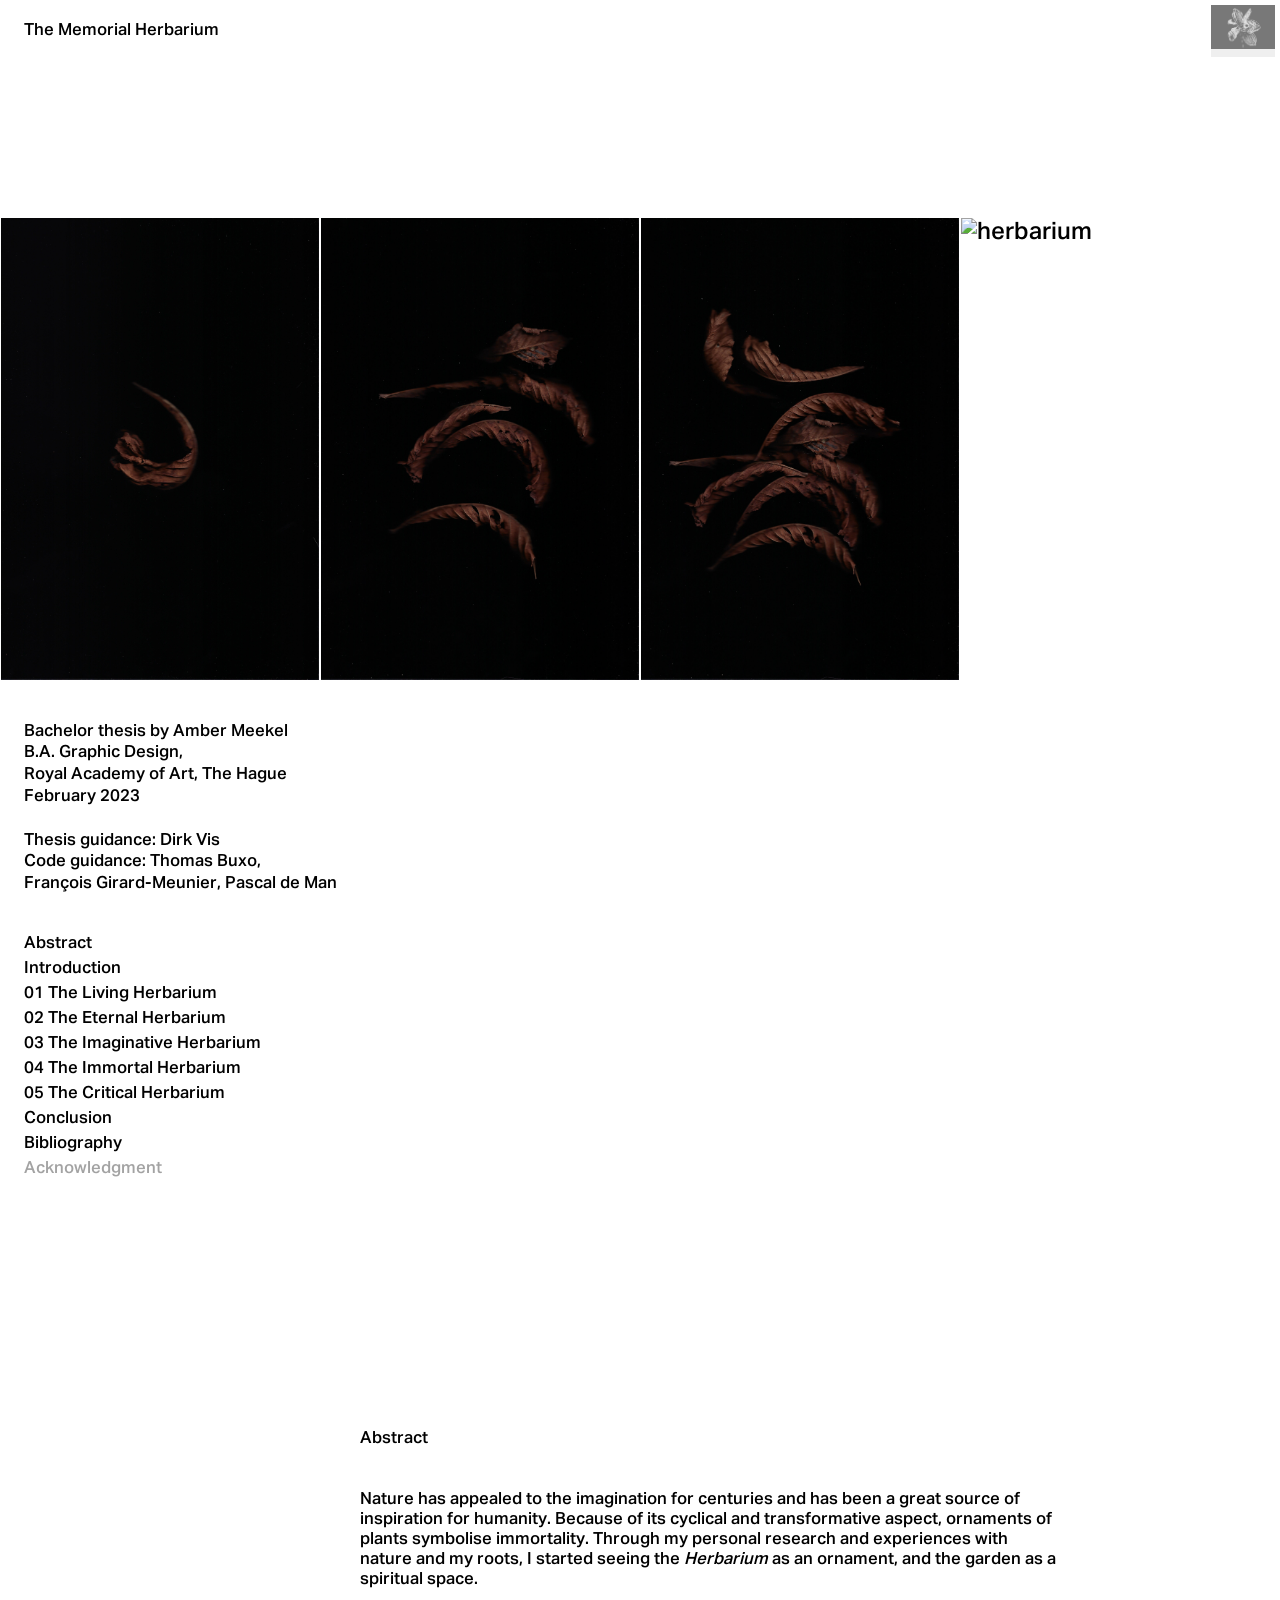
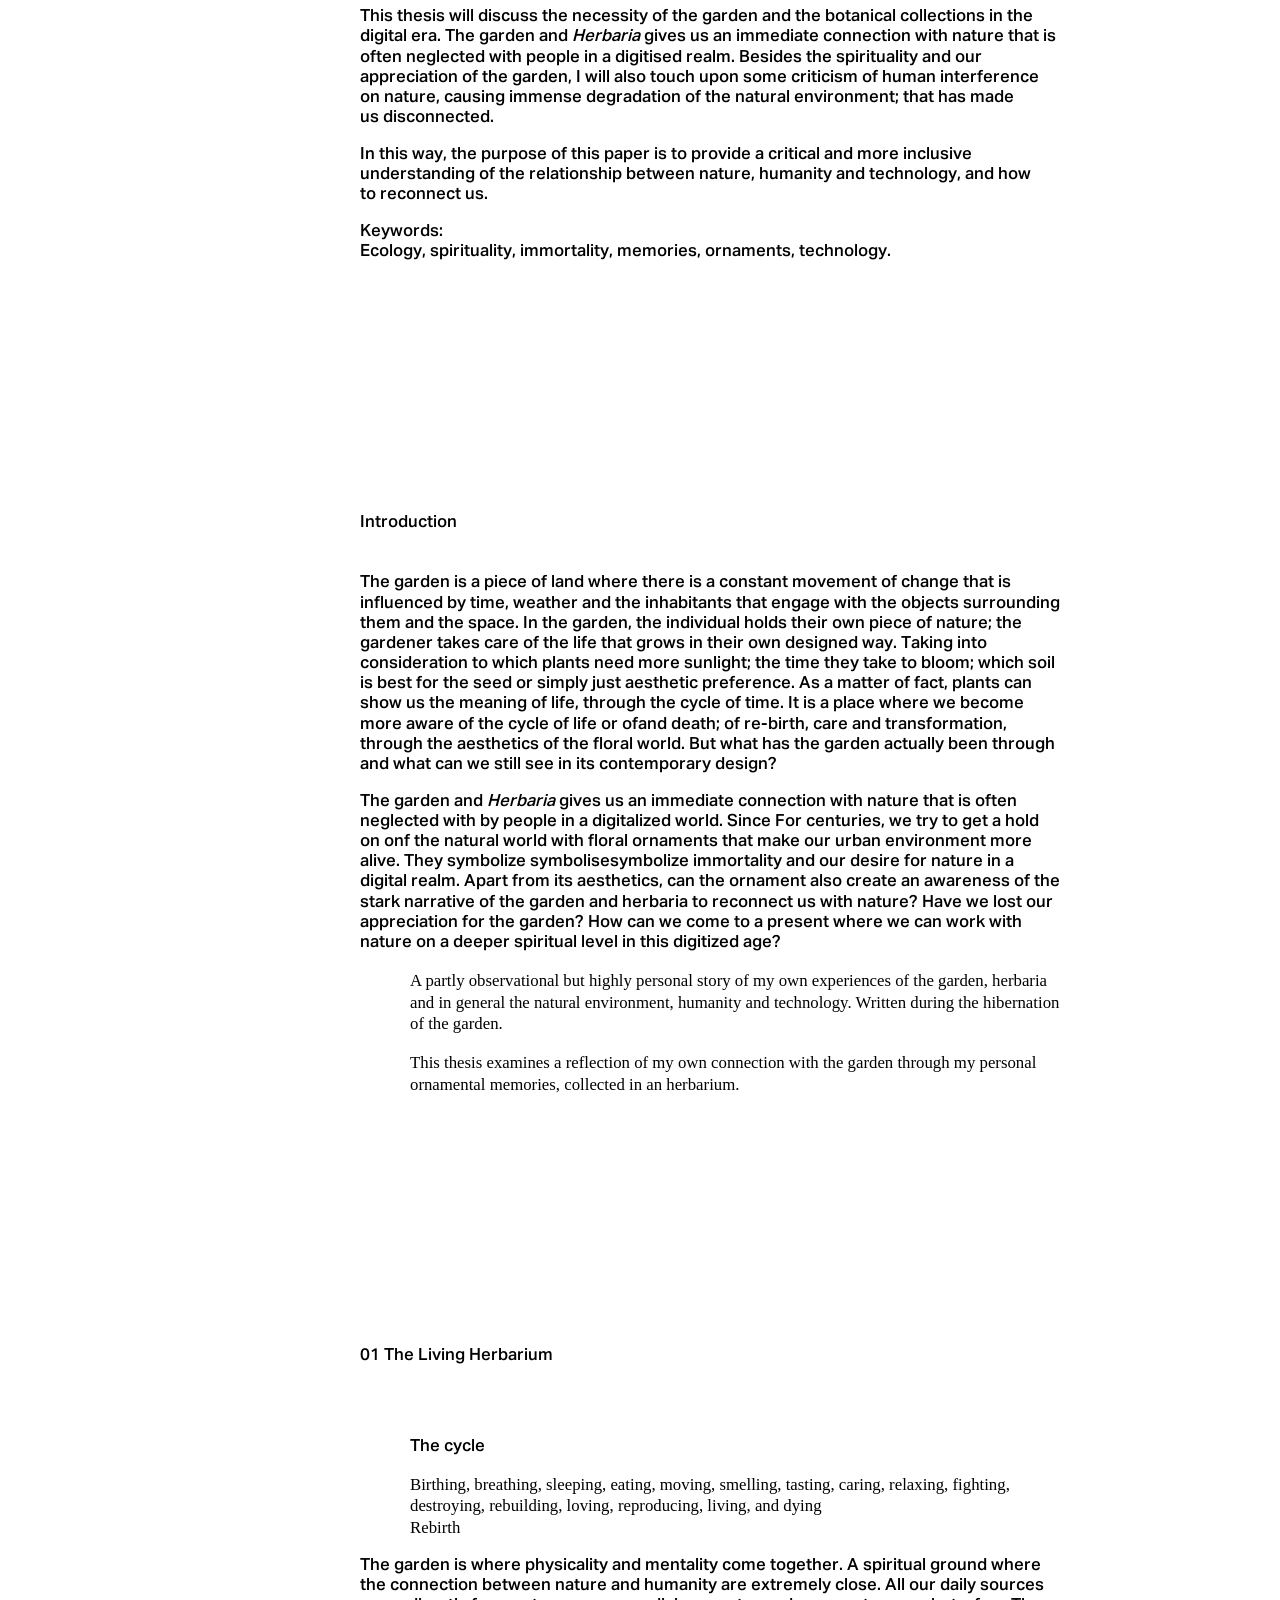
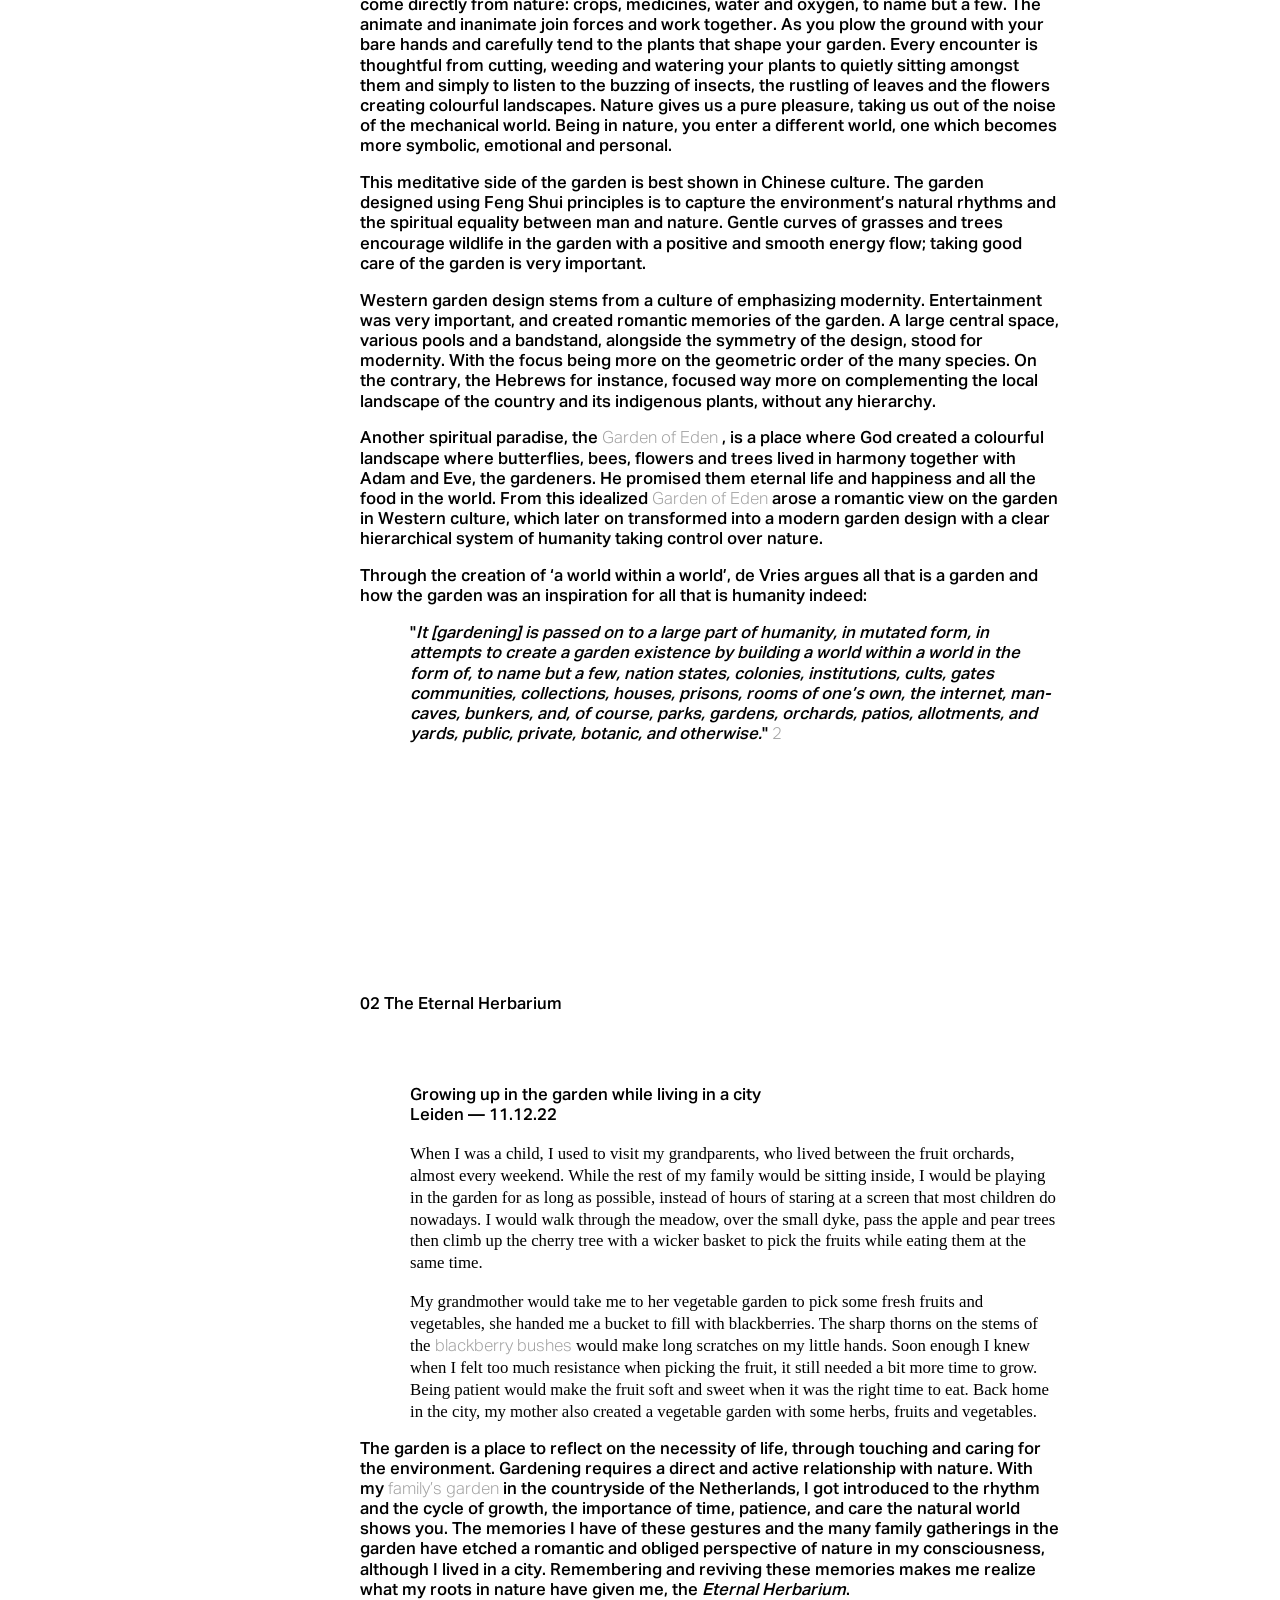
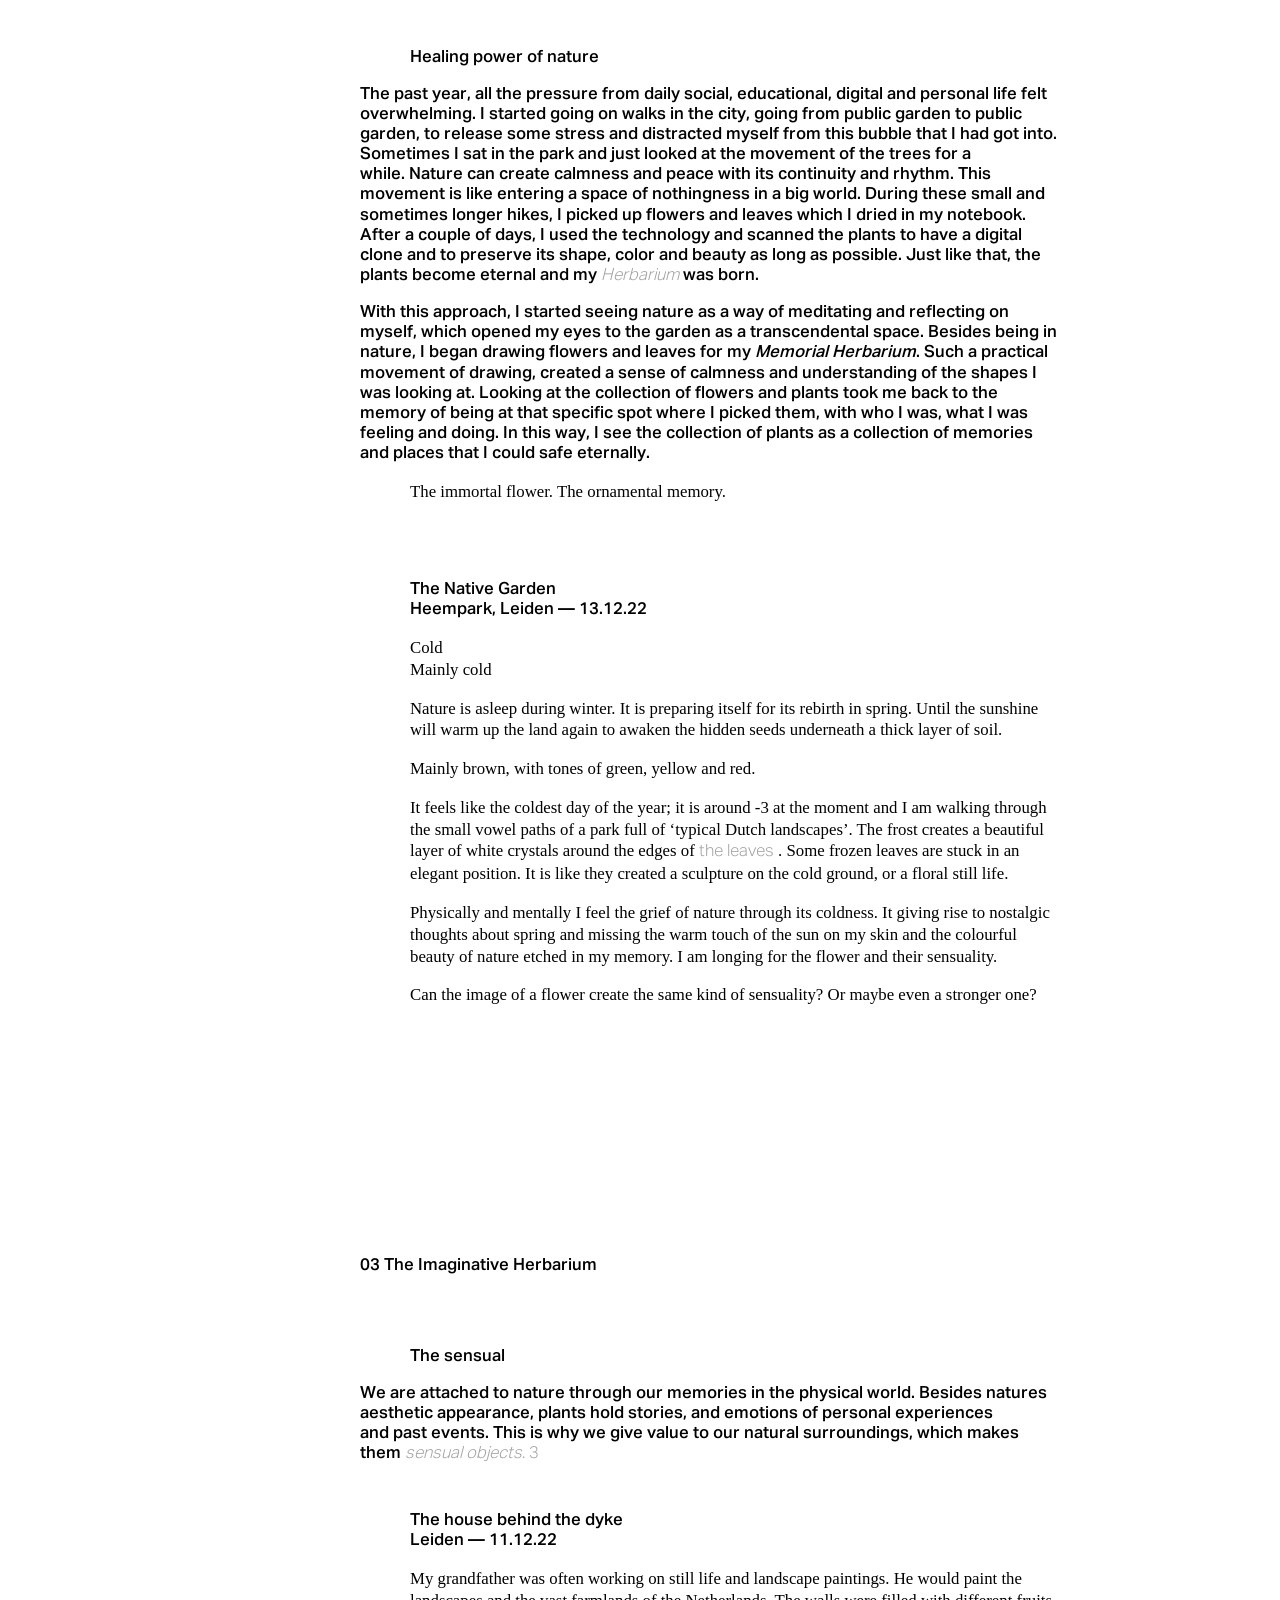
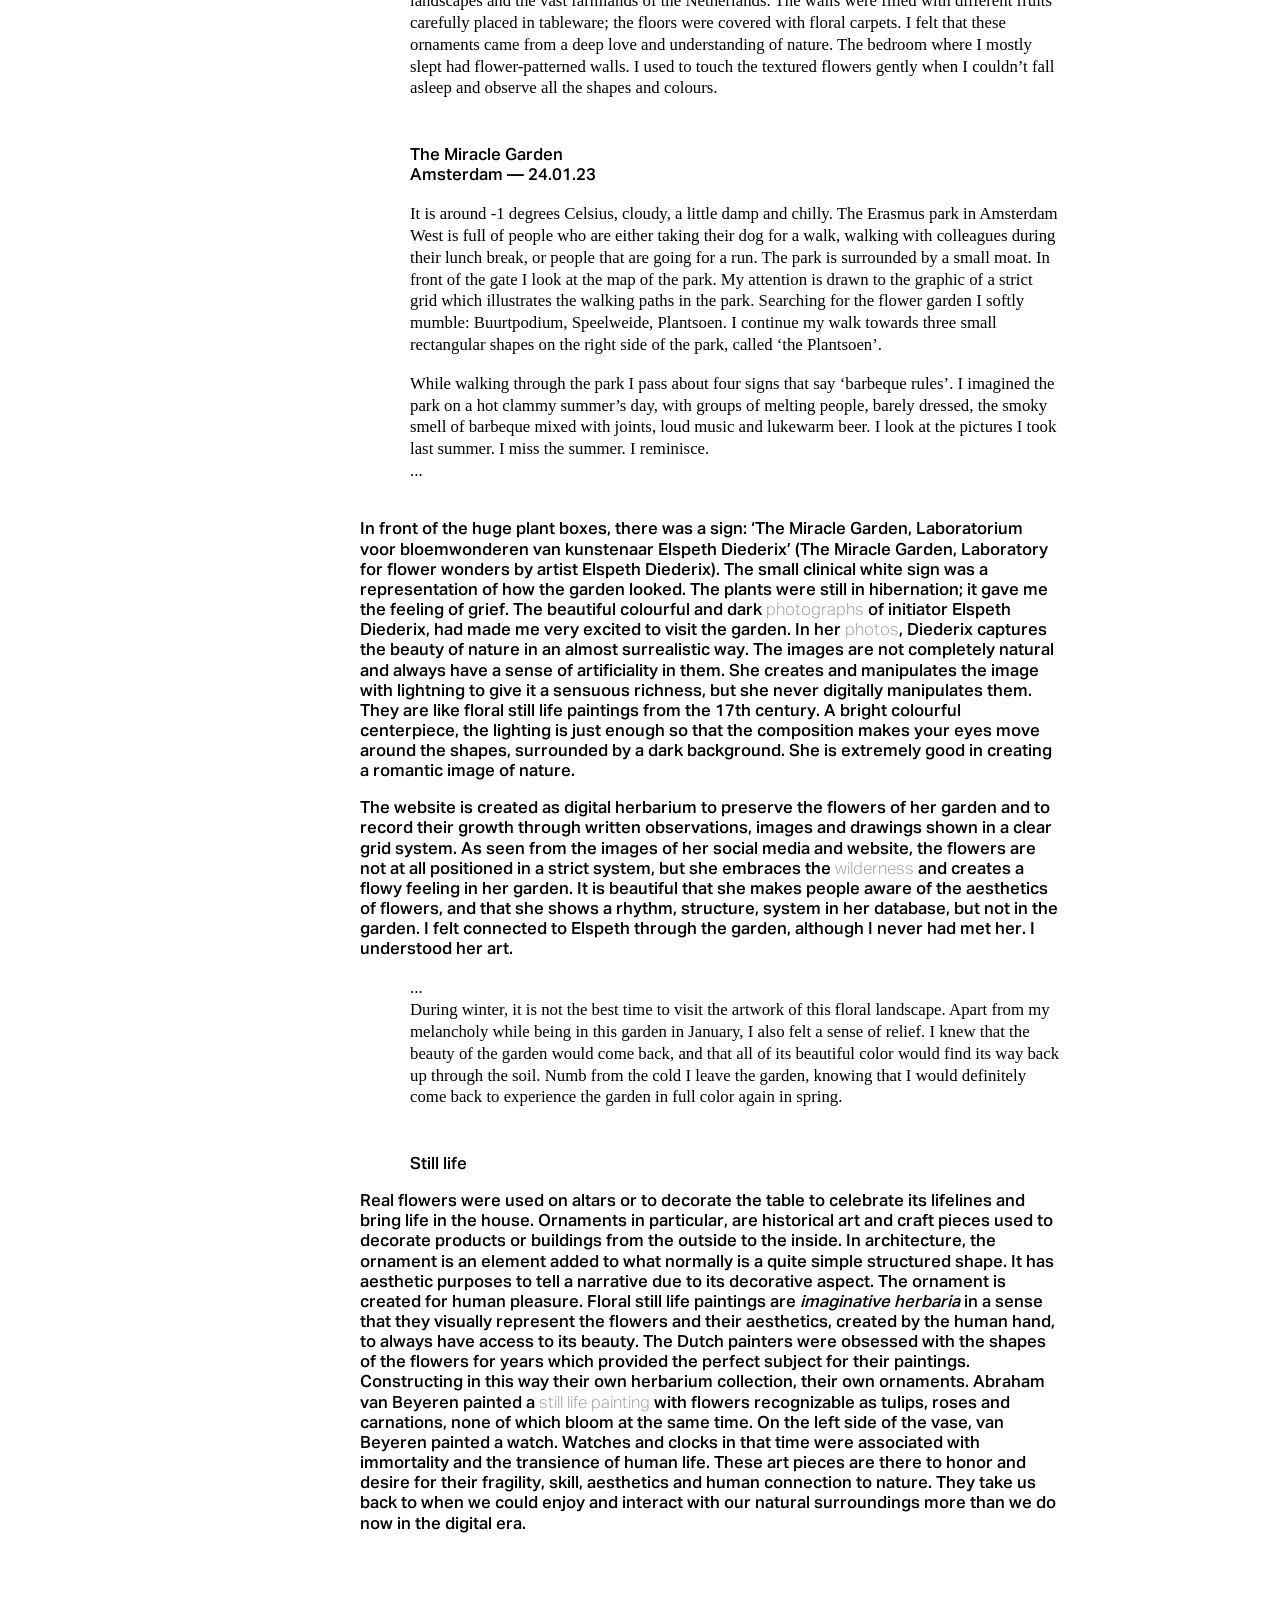
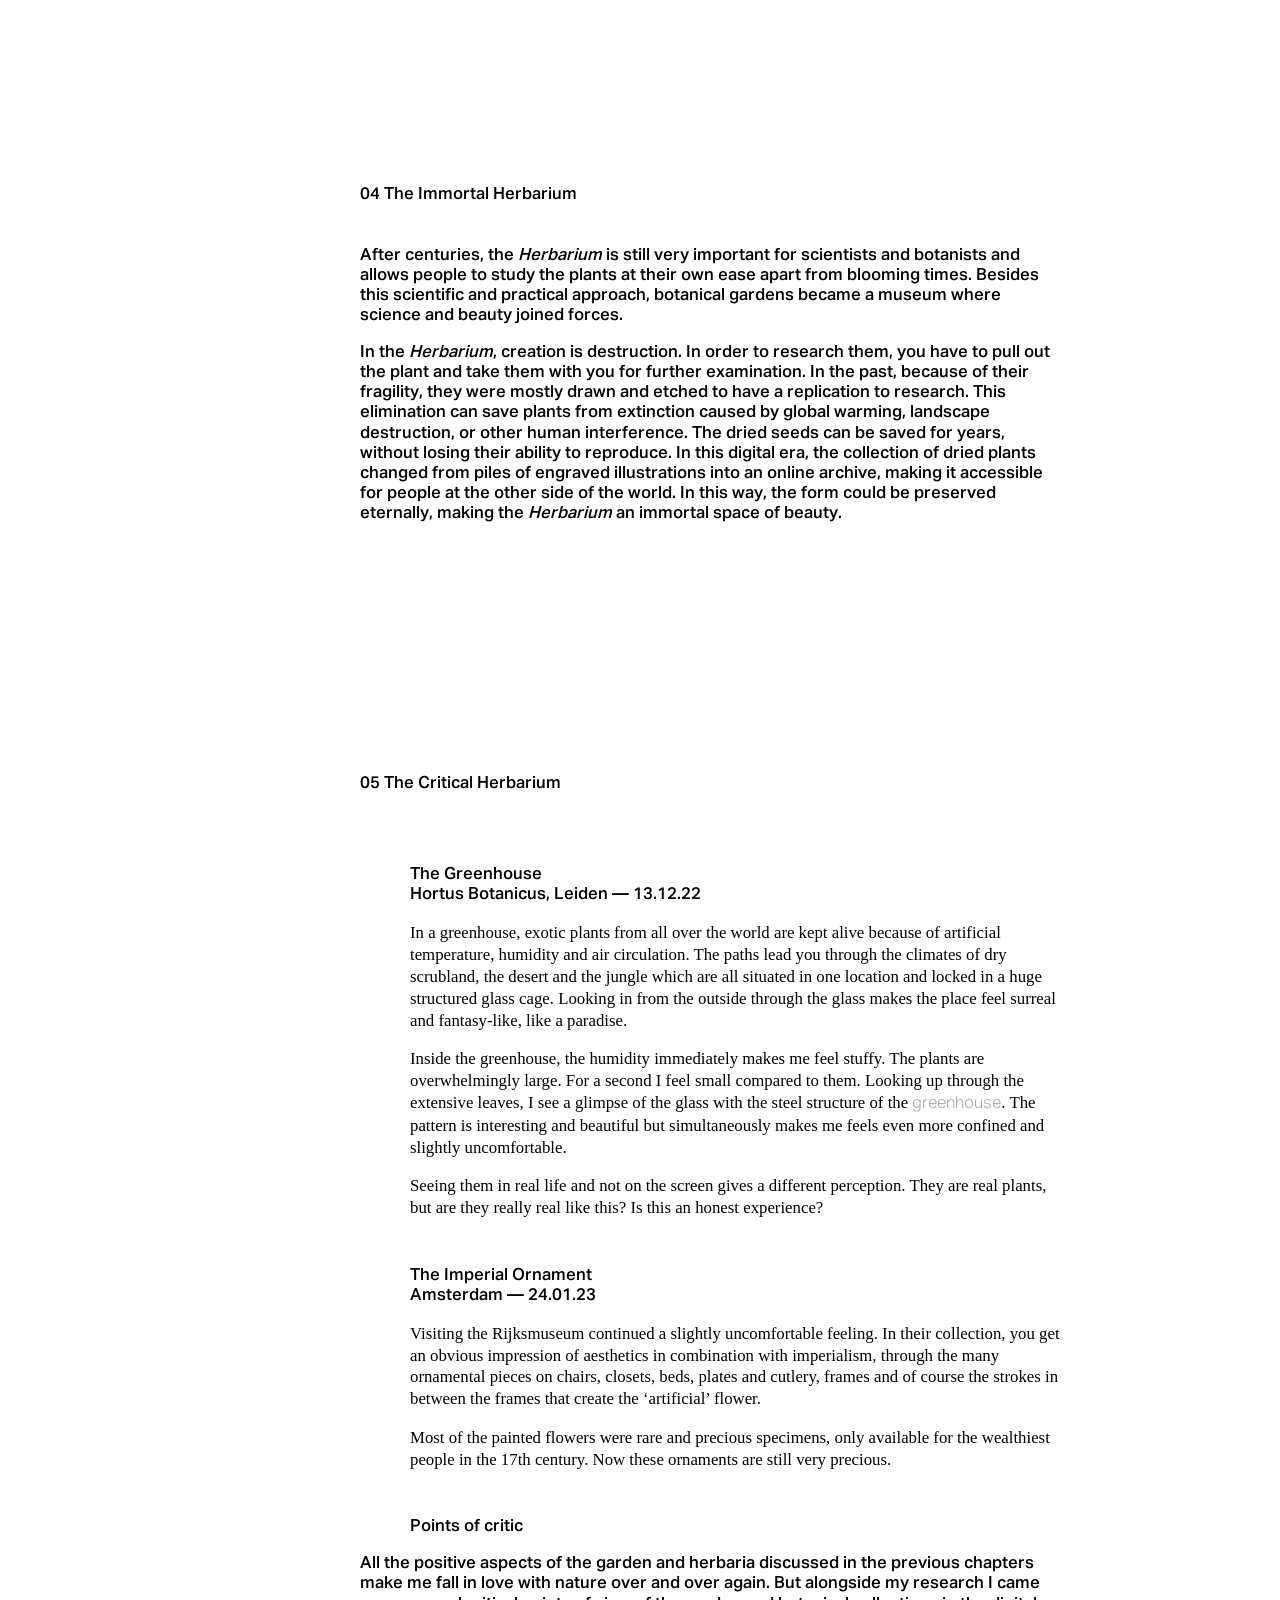
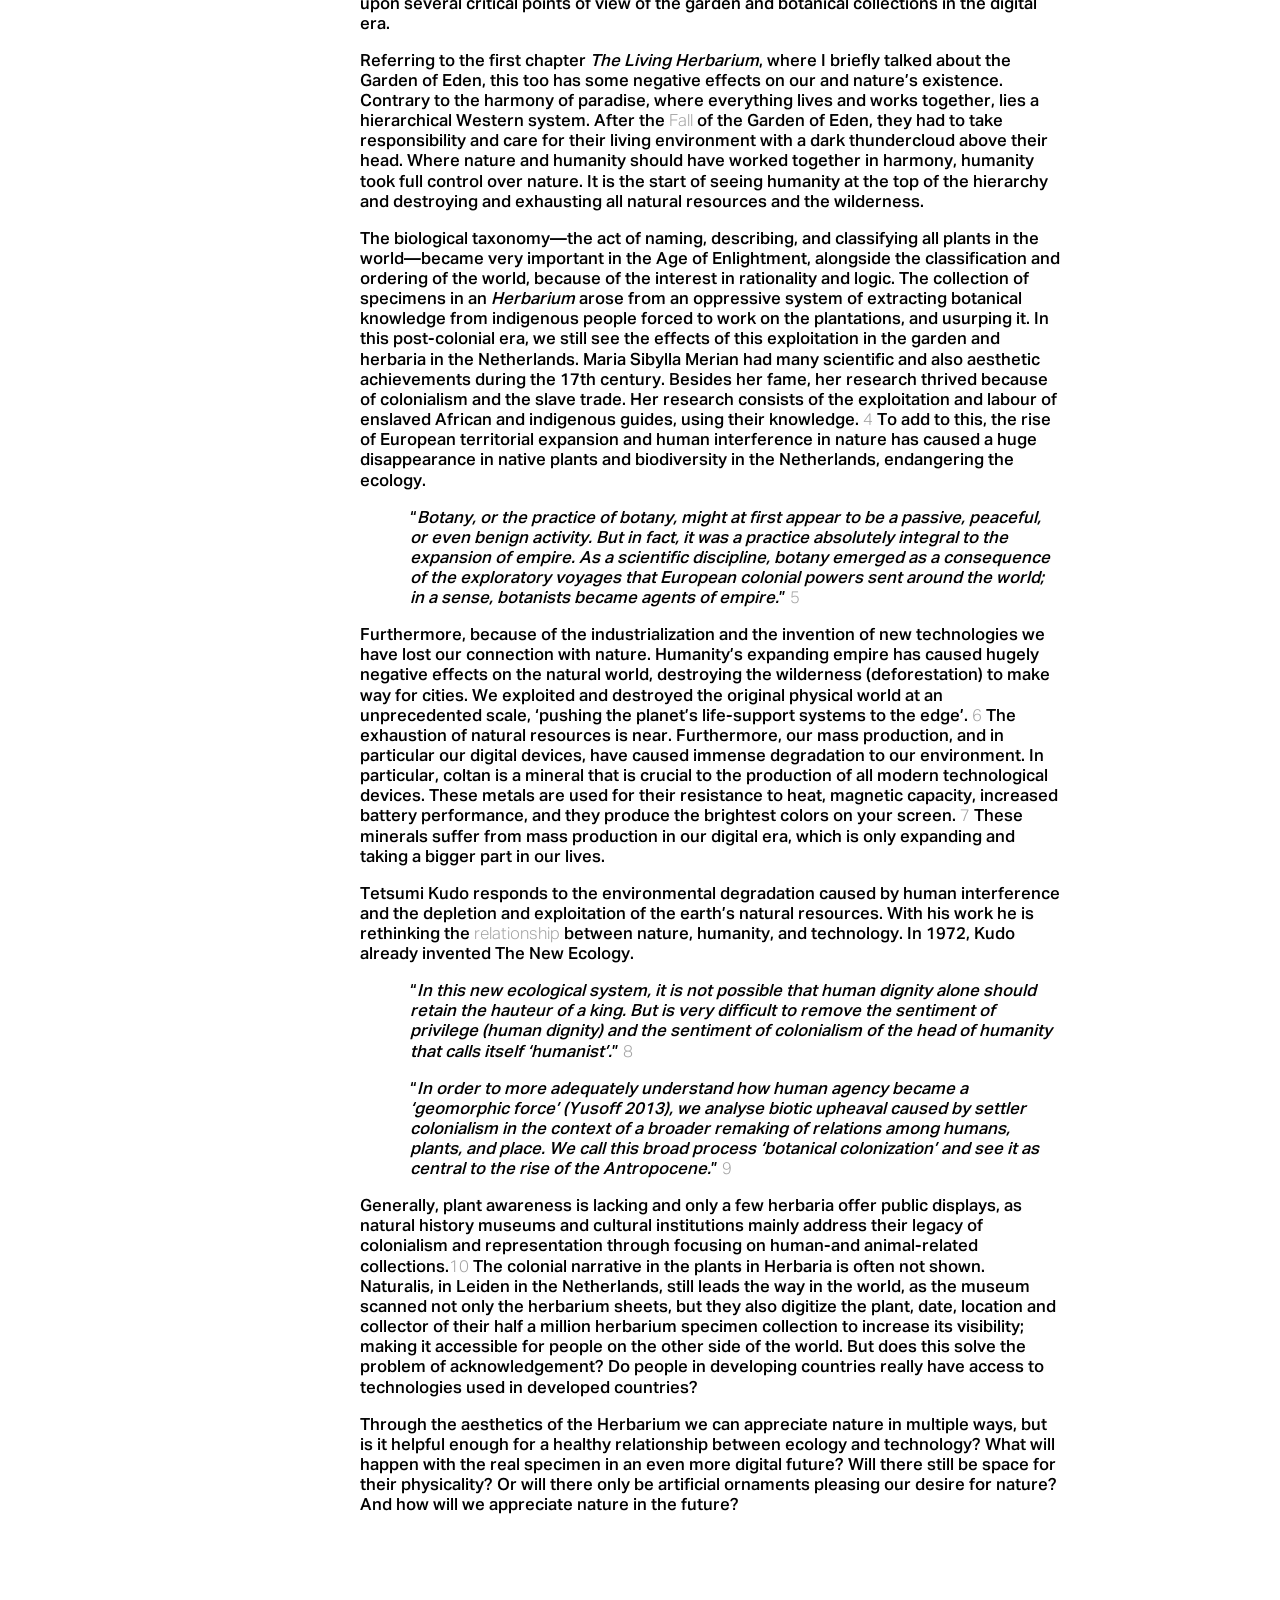
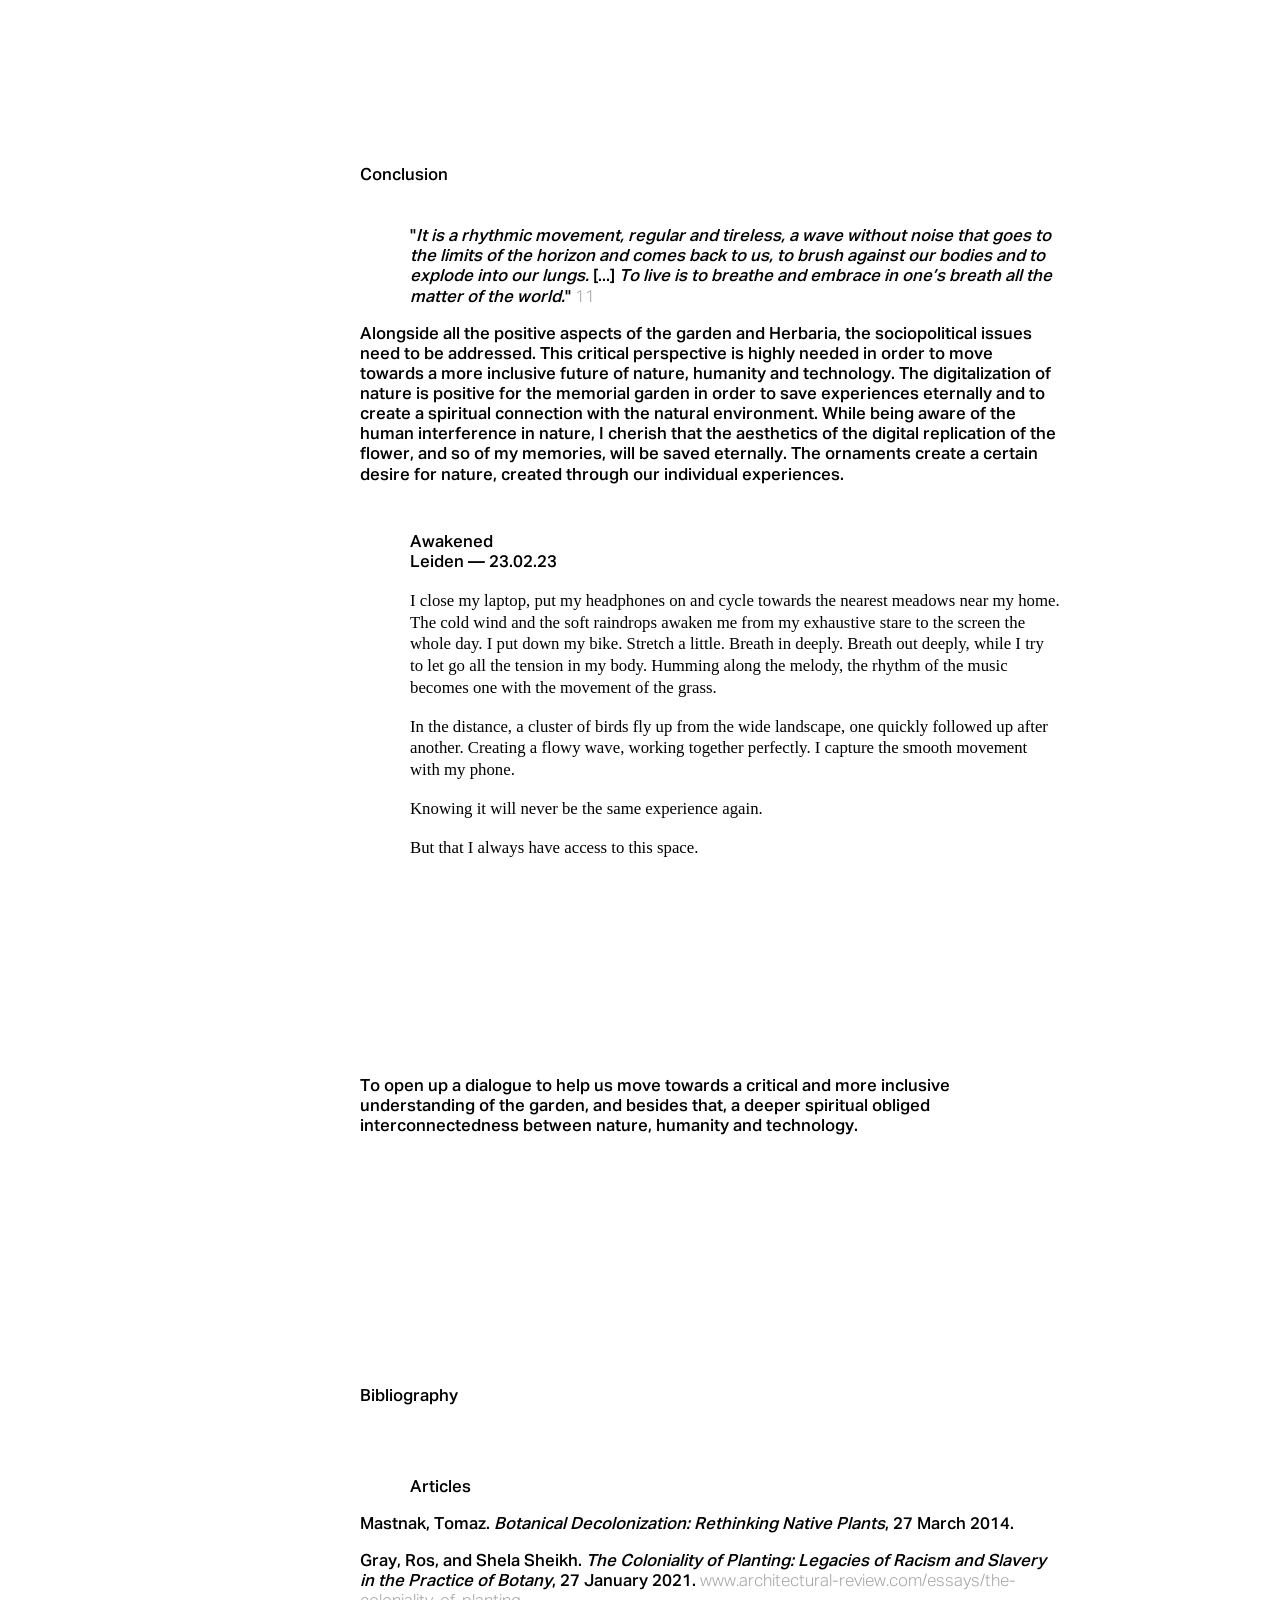
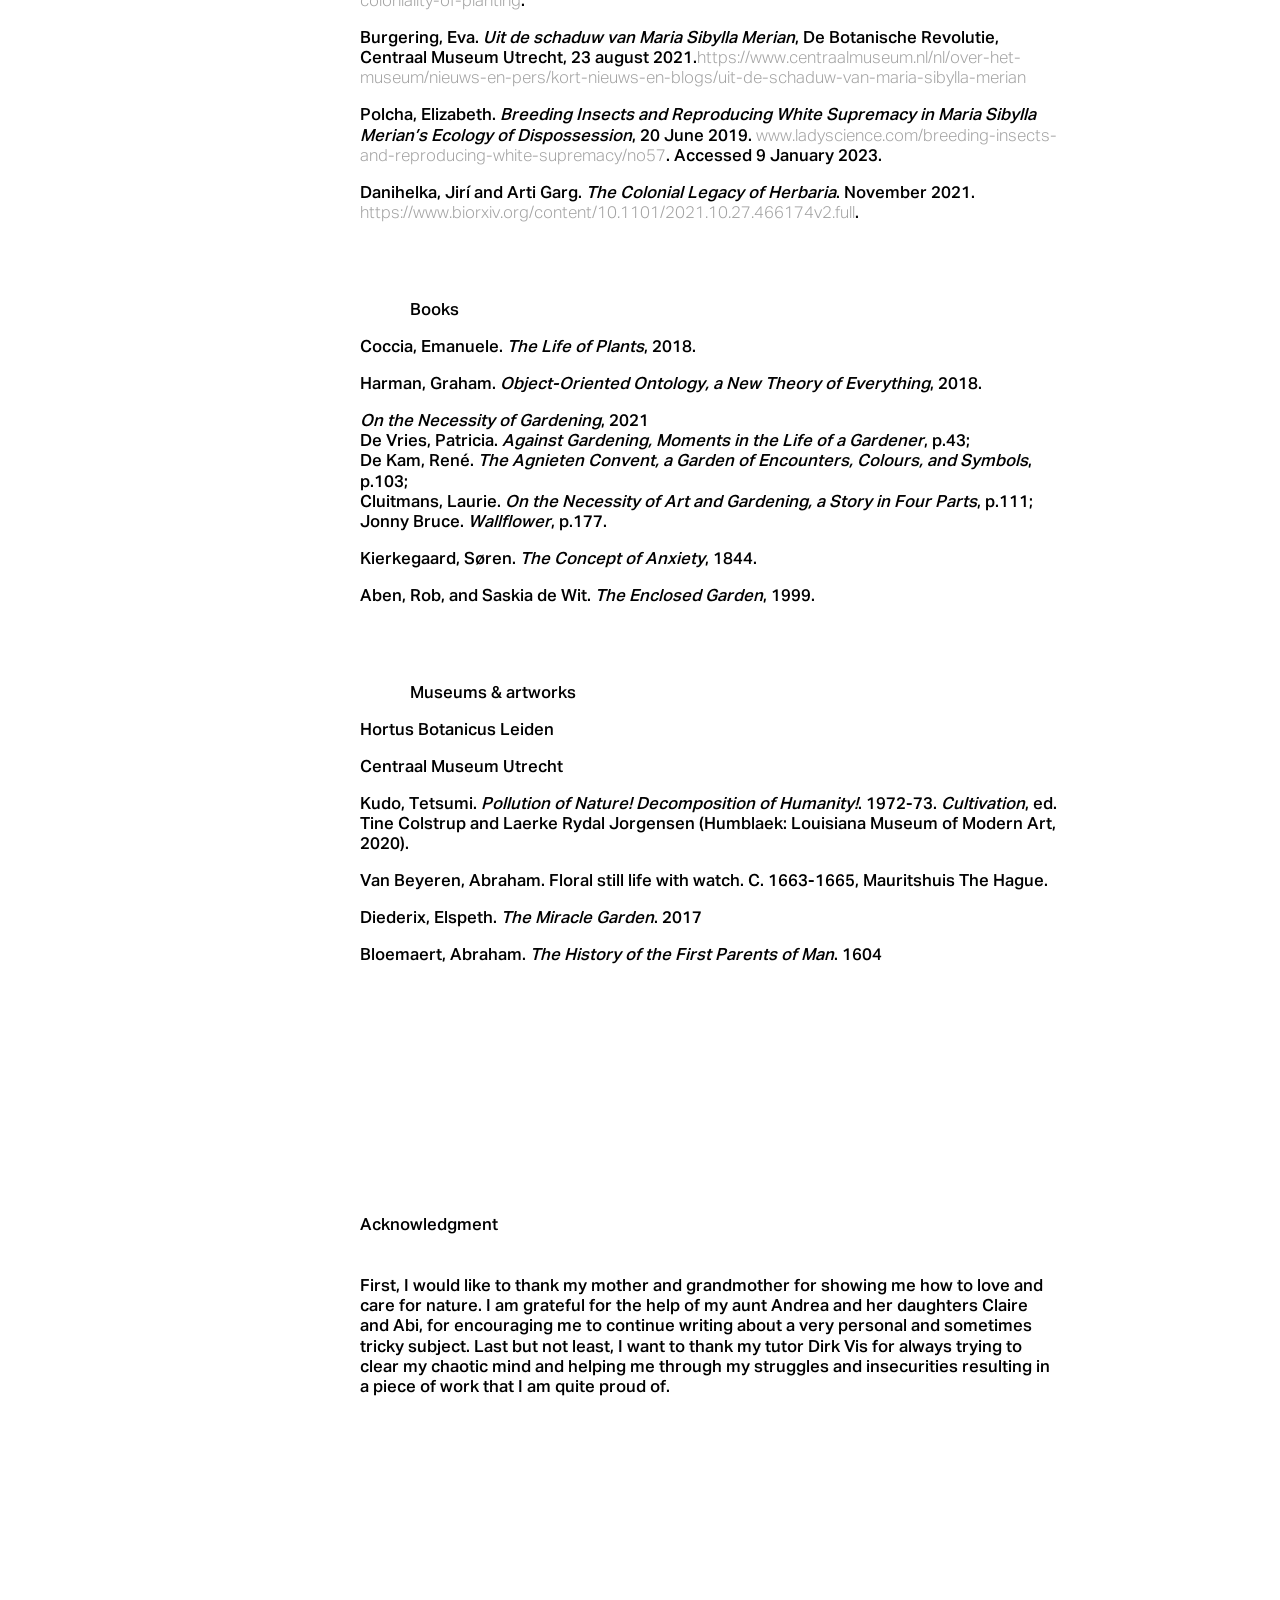
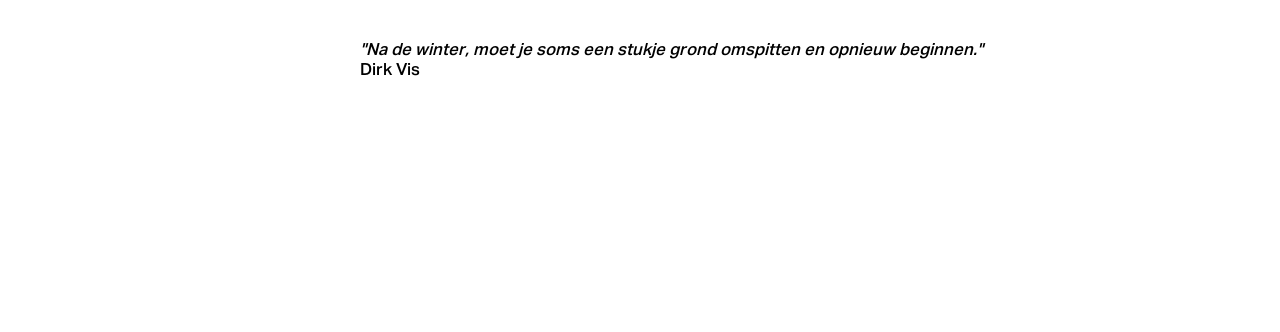
==== index.html @ 19fa72c0 "commit" ====
<!DOCTYPE html>
<html lang="en">
<head>
<meta charset="utf-8">
<meta name="viewport" content="width=device-width,initial-scale=1.0">

<!-- meta tags, fill them with website meta infos -->
<meta name="description" content="Description of your web page" /> 
<meta name="keywords" content="Keyword 1, Keyword 2, Keyword 3, Keyword 4, Keyword 5 ..."/> 
<meta name="author" content="Name of the author/owner of the webpage's content" />

<!-- favicons -->
<!--
	very minimal use of favicon with a 512x512px .png favicon, 
	use 'https://www.favicon-generator.org' to generate a more extensive favicon code 
-->
<link rel="icon" href="assets/images/favicon/favicon.png" sizes="32x32" />
<link rel="icon" href="assets/images/favicon/favicon.png" sizes="192x192" />

<!-- meta properties for social medias, twitter = twitter, og:... = facebook -->
<meta name="twitter:card" content="summary_large_image">
<meta name="twitter:title" content="Webpage title">
<meta name="twitter:description" content="Description of your web page">
<meta property="twitter:image:src" content="assets/images/imageforsocialmedias.jpg">
<meta property="og:title" content="Webpage title" />
<meta property="og:url" content="http://www.mywebsite.com/mywebpage" />
<meta property="og:description" content="Description of your webpage" />
<meta property="og:image" content="assets/images/imageforsocialmedias.jpg" />

<!-- website title, visible in the browser window and on link sharing -->
<title>The Memorial Herbarium</title>

<!-- links for extensions and dependencies -->

<!-- css -->
<!-- normalize 'resets' some browser properties to make them look the same across browsers -->
<link rel="stylesheet" href="assets/css/normalize.css">
<link rel="stylesheet" href="assets/css/style.css?ver=1.0">

<!-- js -->
<script type="text/javascript" src="assets/js/jquery-3.6.0.min.js"></script>
<script type="text/javascript" src="assets/js/script.js?ver=1.0"></script>
    
</head>


<body>
		
	<div id="overlay" onclick="off()">
		<div class="image-grid">
			<div class="row">
				<div class="column"> 
					<img class="img" src="content/HER_01-gr.jpg" alt="herbarium" width="100%" height="auto">
				</div>
				<div class="column"> 
					<img class="img" src="content/HER_02-gr.jpg" alt="herbarium" width="100%" height="auto">
				</div>
				<div class="column">
					<img class="img" src="content/HER_03-gr.jpg" alt="herbarium" width="100%" height="auto">
				</div>
				<div class="column">
					<img class="img" src="content/HER_04-gr-3.jpg" alt="herbarium" width="100%" height="auto">
				</div>
				<div class="column"> 
					<img class="img" src="content/HER_05-gr.jpg" alt="herbarium" width="100%" height="auto">
				</div>
				<div class="column"> 
					<img class="img" src="content/HER_06-gr.jpg" alt="herbarium" width="100%" height="auto">
				</div>
				<div class="column">
					<img class="img" src="content/HER_07-gr.jpg" alt="herbarium" width="100%" height="auto">
				</div>
				<div class="column">
					<img class="img" src="content/HER_08-gr.jpg" alt="herbarium" width="100%" height="auto">
				</div>
				<div class="column"> 
					<img class="img" src="content/HER_09-gr.jpg" alt="herbarium" width="100%" height="auto">
				</div>
				<div class="column"> 
					<img class="img" src="content/HER_10-gr.jpg" alt="herbarium" width="100%" height="auto">
				</div>
				<div class="column">
					<img class="img" src="content/HER_11-gr.jpg" alt="herbarium" width="100%" height="auto">
				</div>
				<div class="column">
					<img class="img" src="content/HER_12-gr.jpg" alt="herbarium" width="100%" height="auto">
				</div>
				<div class="column">
					<img class="img" src="content/HER_13-gr.jpg" alt="herbarium" width="100%" height="auto">
				</div>
				<div class="column">
					<img class="img" src="content/HER_14-gr.jpg" alt="herbarium" width="100%" height="auto">
				</div>
				<div class="column"> 
					<img class="img" src="content/HER_15-gr.jpg" alt="herbarium" width="100%" height="auto">
				</div>
				<div class="column"> 
					<img class="img" src="content/HER_16-gr.jpg" alt="herbarium" width="100%" height="auto">
				</div>
				<div class="column">
					<img class="img" src="content/HER_17-gr.jpg" alt="herbarium" width="100%" height="auto">
				</div>
				<div class="column">
					<img class="img" src="content/HER_18-gr.jpg" alt="herbarium" width="100%" height="auto">
				</div>
				<div class="column"> 
					<img class="img" src="content/HER_19-gr.jpg" alt="herbarium" width="100%" height="auto">
				</div>
				<div class="column"> 
					<img class="img" src="content/HER_20-gr.jpg" alt="herbarium" width="100%" height="auto">
				</div>
			</div>
		</div>
		<!-- <div id="text">Overlay Text</div> -->
	  </div>
	  
	  <div style="padding:20px">
		<button class="button" onclick="on()">
			<img src="content/img-button-pos.jpg" alt="herbarium" width="100%" height="auto">
		</button>
	  </div>


	<div class="image-grid">
		<div class="row">
			<div class="column"> 
				<img class="img" src="content/image_12.jpg" alt="herbarium" width="100%" height="auto">
			</div>
			<div class="column"> 
				<img class="img" src="content/image_11.jpg" alt="herbarium" width="100%" height="auto">
			</div>
			<div class="column">
				<img class="img" src="content/image_13.jpg" alt="herbarium" width="100%" height="auto">
			</div>
			<div class="column">
				<img class="img" src="content/image_10.jpg" alt="herbarium" width="100%" height="auto">
			</div>
			<!-- <div class="column"> 
				<img class="img" src="content/HER_05-co.jpg" alt="herbarium" width="100%" height="auto">
			</div>
			<div class="column"> 
				<img class="img" src="content/HER_06-co.jpg" alt="herbarium" width="100%" height="auto">
			</div>
			<div class="column">
				<img class="img" src="content/HER_07-co.jpg" alt="herbarium" width="100%" height="auto">
			</div>
			<div class="column">
				<img class="img" src="content/HER_08-co.jpg" alt="herbarium" width="100%" height="auto">
			</div> -->
		</div>
	</div>

	<!-- webpage content goes here -->

	<div class="page-wrapper">

		

		<header>

			<h1>The Memorial Herbarium</h1>

			<h3>Bachelor thesis by Amber Meekel<br />
				B.A. Graphic Design, <br />
				Royal Academy of Art, The Hague<br />
				February 2023 <br />
				<br />
				Thesis guidance: Dirk Vis <br />
				Code guidance: Thomas Buxo, <br />
				François Girard-Meunier, Pascal de Man
				</h3>
	
				<!-- <button class="img-btn" data-link-id="img-btn" href="content/img-button-pos.jpg"></button> -->
	
				<nav>
					<ul>
						<li class="sidenav">
							<a href="#abstract">Abstract</a>
							<a href="#introduction">Introduction</a>
							<a href="#chapter-1">01 The Living Herbarium</a>
							<a href="#chapter-2">02 The Eternal Herbarium</a>
							<a href="#chapter-3">03 The Imaginative Herbarium</a>
							<a href="#chapter-4">04 The Immortal Herbarium</a>
							<a href="#chapter-5">05 The Critical Herbarium</a>
							<a href="#conclusion">Conclusion</a>
							<a href="#bibliography">Bibliography</a>
							<a href="#acknowledgment">Acknowledgment</a>
						</li>
					</ul>
				</nav>
		</header>
		
		<div class="navigation">
			
		</div>

		<main>
		
			<!-- <p class="subtitle">
				<em>"Na de winter, moet je soms een stukje grond omspitten en opnieuw beginnen."</em> <br /> Dirk Vis
			</p> -->
	
			
<article id="abstract">

	<h2 class="blijft-plakken">Abstract</h2>

	<p>
		Nature has appealed to the imagination for centuries and has been a great source of inspiration for humanity. Because of its cyclical and transformative aspect, ornaments of plants symbolise immortality. Through my personal research and experiences with nature and my roots, I started seeing the <em>Herbarium</em> as an ornament, and the garden as a <nobr>spiritual space.</nobr>
	</p>


	<p>
		This thesis will discuss the necessity of the garden and the botanical collections in the digital era. The garden and <em>Herbaria</em> gives us an immediate connection with nature that is often neglected with people in a digitised realm. Besides the spirituality and our appreciation of the garden, I will also touch upon some criticism of human interference <nobr>on nature,</nobr> causing immense degradation of the natural environment; that has made <nobr>us disconnected.</nobr>
	</p>

	<p>
		In this way, the purpose of this paper is to provide a critical and more inclusive understanding of the relationship between nature, humanity and technology, and how <nobr>to reconnect us.</nobr>
	</p>

	<p>
		Keywords:<br />
		Ecology, spirituality, immortality, memories, ornaments, technology.
	</p>
	<!-- <hr> -->
</article>


<article id="introduction">
	<h2 class="blijft-plakken">Introduction</h2>


			<p>
				The garden is a piece of land where there is a constant movement of change that is influenced by time, weather and the inhabitants that engage with the objects surrounding them and the space. In the garden, the individual holds their own piece of nature; the gardener takes care of the life that grows in their own designed way. Taking into consideration to which plants need more sunlight; the time they take to bloom; which soil is best for the seed or simply just aesthetic preference. As a matter of fact, plants can show us the meaning of life, through the cycle of time. It is a place where we become more aware of the cycle of life or ofand death; of re-birth, care and transformation, through the aesthetics of the floral world. But what has the garden actually been through and what can we still see in its contemporary design? 
			</p>

	
			<!-- <img class="drawing" src="content/DRA_02.png" alt="herbarium"> -->

			<p>
				The garden and <em>Herbaria</em> gives us an immediate connection with nature that is often neglected with by people in a digitalized world. Since For centuries, we try to get a hold on onf the natural world with floral ornaments that make our urban environment more alive. They symbolize symbolisesymbolize immortality and our desire for nature in a digital realm. Apart from its aesthetics, can the ornament also create an awareness of the stark narrative of the garden and herbaria to reconnect us with nature? Have we lost our appreciation for the garden? How can we come to a present where we can work with nature on a deeper spiritual level in this digitized age?
			</p>

			

				<p class="observation">
					A partly observational but highly personal story of my own experiences of the garden, herbaria and in general the natural environment, humanity and technology. Written during the hibernation of the garden.
					
				</p>
	
				<p class="observation">
					This thesis examines a reflection of my own connection with the garden through my personal ornamental memories, collected in an herbarium.
				</p>

		
		</article>

		<article  id="chapter-1">

			<h2 class="blijft-plakken">01 The Living Herbarium</h2>

			<p class="subtitle">
				The cycle
			</p>

			<p class="observation">
				Birthing, breathing, sleeping, eating, moving, smelling, tasting, caring, relaxing, fighting, destroying, rebuilding, loving, reproducing, living, and dying <br /> Rebirth
			</p>
			
			<p>
				The garden is where physicality and mentality come together. A spiritual ground where the connection between nature and humanity are extremely close. All our daily sources come directly from nature: crops, medicines, water and oxygen, to name but a few. The animate and inanimate join forces and work together. As you plow the ground with your bare hands and carefully tend to the plants that shape your garden. Every encounter is thoughtful from cutting, weeding and watering your plants to quietly sitting amongst them and simply to listen to the buzzing of insects, the rustling of leaves and the flowers creating colourful landscapes. Nature gives us a pure pleasure, taking us out of the noise of the mechanical world. Being in nature, you enter a different world, one which becomes more symbolic, emotional and personal.
			</p>


			<p>
				This meditative side of the garden is best shown in Chinese culture. The garden designed using Feng Shui principles is to capture the environment’s natural rhythms and the spiritual equality between man and nature. Gentle curves of grasses and trees encourage wildlife in the garden with a positive and smooth energy flow; taking good care of the garden is very important.
			</p>

			<p>
				Western garden design stems from a culture of emphasizing modernity. Entertainment was very important, and created romantic memories of the garden. A large central space, various pools and a bandstand, alongside the symmetry of the design, stood for modernity. With the focus being more on the geometric order of the many species. On the contrary, the Hebrews for instance, focused way more on complementing the local landscape of the country and its indigenous plants, without any hierarchy.
			</p>

			<p>
				Another spiritual paradise, the 
				
				<a class="to-modal-image" data-link-id="image-01" href="content/image_01.jpg" title="Image 01">Garden of Eden</a>
				
				
				, is a place where God created a colourful landscape where butterflies, bees, flowers and trees lived in harmony together with Adam and Eve, the gardeners. He promised them eternal life and happiness and all the food in the world. From this idealized
				
				<a class="to-modal-image" data-link-id="note-01" title="Note 1">Garden of Eden</a>
				
				arose a romantic view on the garden in Western culture, which later on transformed into a modern garden design with a clear hierarchical system of humanity taking control over nature.
			</p>

			<div data-target-id="image-01" class="modal-image is-hidden">

				<figure>

					<img src="content/image_01.jpg" width="100%" height="auto">

					<figcaption><p>Adam and Eve before the Tree of Knowledge (The History of the First Parents of Man). 1604, engraving, 27.5 x 19.7 cm. Courtesy Centraal Museum, Utrecht.</p></figcaption>

				</figure>

			</div>

			<div data-target-id="note-01" class="modal-image is-hidden">

				<figure>

					<figcaption><p>‘<em>A gardener gathers, grows, and keeps organisms, and with them builds a world within a world. Seen this way, gardening is a redemptive act and offers a miniature model or reincarnation of the idealized lost Garden of Eden.</em>’ 
						
						<a class="to-modal-image" data-link-id="footnote-1" title="Footnote 1">1</a>
						</p></figcaption>

				</figure>

			</div>

			<div data-target-id="footnote-1" class="modal-image is-hidden">

				<figure>

					<figcaption><p>1. De Vries, Patricia. “Against Gardening, Moments in the Life of a Gardener”, On the Necessity of Gardening, 2021, p. 45.</p></figcaption>

				</figure>

			</div>

			<!-- <p class="note">
				[note 01] ‘A gardener gathers, grows, and keeps organisms, and with them builds a world within a world. Seen this way, gardening is a redemptive act and offers a miniature model or reincarnation of the idealized lost Garden of Eden.’ 1	
			</p> -->

			<!-- <p class="footnote">
				1. De Vries, Patricia. “Against Gardening, Moments in the Life of a Gardener”, On the Necessity of Gardening, 2021, p. 45.
			</p> -->

			<p>
				Through the creation of ‘a world within a world’, de Vries argues all that is a garden and how the garden was an inspiration for all that is humanity indeed:
			</p>

			<p class="quote">
				"<em>It [gardening] is passed on to a large part of humanity, in mutated form, in attempts to create a garden existence by building a world within a world in the form of, to name but a few, nation states, colonies, institutions, cults, gates communities, collections, houses, prisons, rooms of one’s own, the internet, man-caves, bunkers, and, of course, parks, gardens, orchards, patios, allotments, and yards, public, private, botanic, and otherwise.</em>" 
				
				<a class="to-modal-image" data-link-id="footnote-2" title="Footnote 2">2</a>
			</p>


			<div data-target-id="footnote-2" class="modal-image is-hidden">

				<figure>

					<figcaption><p>2. De Vries, Patricia. “Against Gardening, Moments in the Life of a Gardener”, On the Necessity of Gardening, 2021, p. 45.</p></figcaption>

				</figure>

			</div>

			<!-- <p class="footnote">
				2. De Vries, Patricia. “Against Gardening, Moments in the Life of a Gardener”, On the Necessity of Gardening, 2021, p. 45.
			</p> -->

			

				<!-- <figure>
				<a href="content/image_01.jpg" target="_blank">
			    	<img src="content/image_01.jpg" alt="A painted representation of a forest with a big blue lake" width="20%" height="auto">
			    </a>
			    <p class="image-description">[figure 1] Adam and Eve before the Tree of Knowledge (The History of the First Parents of Man). 1604, engraving, 27.5 x 19.7 cm. Courtesy Centraal Museum, Utrecht.
				</p>
			</figure> -->

</article>
			

			

<article id="chapter-2">
	<h2 class="blijft-plakken">02 The Eternal Herbarium</h2>

			<p class="subtitle">
				Growing up in the garden while living in a city <br />
				Leiden — 11.12.22
			</p>

			<p class="observation">
				When I was a child, I used to visit my grandparents, who lived between the fruit orchards, almost every weekend. While the rest of my family would be sitting inside, I would be playing in the garden for as long as possible, instead of hours of staring at a screen that most children do nowadays. I would walk through the meadow, over the small dyke, pass the apple and pear trees then climb up the cherry tree with a wicker basket to pick the fruits while eating them at the same time.
			</p>

			<p class="observation">
				My grandmother would take me to her vegetable garden to pick some fresh fruits and vegetables, she handed me a bucket to fill with blackberries. The sharp thorns on the stems of the <a class="to-modal-image" data-link-id="image-14" href="content/image_14.jpg" title="Image 10">blackberry bushes</a>
				 would make long scratches on my little hands. Soon enough I knew when I felt too much resistance when picking the fruit, it still needed a bit more time to grow. Being patient would make the fruit soft and sweet when it was the right time to eat. Back home in the city, my mother also created a vegetable garden with some herbs, fruits and vegetables.
			</p>

			<div data-target-id="image-14" class="modal-image is-hidden">

				<figure>

					<img src="content/image_14.jpg" width="100%" height="auto">

					<figcaption><p>A scan of blackberry leaves</p></figcaption>

				</figure>

			</div>
			<p>
				The garden is a place to reflect on the necessity of life, through touching and caring for the environment. Gardening requires a direct and active relationship with nature. With my <a class="to-modal-image" data-link-id="image-15" href="content/image_15.jpg" title="Image 10">family’s garden</a>
				in the countryside of the Netherlands, I got introduced to the rhythm and the cycle of growth, the importance of time, patience, and care the natural world shows you. The memories I have of these gestures and the many family gatherings in the garden have etched a romantic and obliged perspective of nature in my consciousness, although I lived in a city. Remembering and reviving these memories makes me realize what my roots in nature have given me, the <em>Eternal Herbarium</em>.
			</p>
			<!-- <br /> -->

			<div data-target-id="image-15" class="modal-image is-hidden">

				<figure>

					<img src="content/image_15.jpg" width="100%" height="auto">

					<figcaption><p>My mother and grandmother in my grandparent's garden.</p></figcaption>

				</figure>

			</div>

			<p class="subtitle">
				Healing power of nature
			</p>

			<p>
				The past year, all the pressure from daily social, educational, digital and personal life felt overwhelming. I started going on walks in the city, going from public garden to public garden, to release some stress and distracted myself from this bubble that I had got into. Sometimes I sat in the park and just looked at the movement of the trees for a while.&nbsp;Nature can create calmness and peace with its continuity and rhythm. This movement is like entering a space of nothingness in a big world. During these small and sometimes longer hikes,&nbsp;I picked up flowers and leaves which I dried in my notebook. After a couple of days, I&nbsp;used the technology and scanned the plants to have a digital clone and to preserve its shape, color and beauty as long as possible. Just like that, the plants become eternal and my 
				<a class="to-modal-image" data-link-id="image-10" href="content/image_10.jpg" title="Image 10"><em>Herbarium</em></a>
				was born.
			</p>

			<div data-target-id="image-10" class="modal-image is-hidden">

				<figure>

					<img src="content/image_10.jpg" width="100%" height="auto">

					<figcaption><p>A scan of leaves collected from my grandparents garden.</p></figcaption>

				</figure>

			</div>

			<p>
				With this approach, I started seeing nature as a way of meditating and reflecting on myself, which opened my eyes to the garden as a transcendental space. Besides being in nature,&nbsp;I began drawing flowers and leaves for my <em>Memorial Herbarium</em>. Such a practical movement of drawing, created a sense of calmness and understanding of the shapes I was looking at. Looking at the collection of flowers and plants took me back to the memory of being at that specific spot where I picked them, with who I was, what I was feeling and doing. In this way, I see the collection of plants as a collection of memories and places that I could safe eternally.
			</p>

			<p class="observation">
				The immortal flower. The ornamental memory.
			</p>

			<br />

			<!-- <img class="img" src="content/DRA_01.jpg" alt="herbarium" width="40%" height="auto"> -->


			<!-- <div class="image-grid">
				<div class="row">
					<div class="column"> 
						<img class="img" src="content/DRA_01.jpg" alt="herbarium" width="100%" height="auto">
					</div>
					<div class="column"> 
						<img class="img" src="content/DRA_01.jpg" alt="herbarium" width="100%" height="auto">
					</div>
				</div>
			</div> -->

			<p class="subtitle">
				The Native Garden <br />
				Heempark, Leiden — 13.12.22
			</p>

			<p class="observation">
				Cold<br />
				Mainly cold
			</p>

			<p class="observation">
				Nature is asleep during winter. It is preparing itself for its rebirth in spring. Until the sunshine will warm up the land again to awaken the hidden seeds underneath a thick layer of soil.
			</p>

			<p class="observation">
				Mainly brown, with tones of green, yellow and red.
			</p>

			<p class="observation">
				It feels like the coldest day of the year; it is around -3 at the moment and I am walking through the small vowel paths of a park full of ‘typical Dutch landscapes’. The frost creates a beautiful layer of white crystals around the edges of <a class="to-modal-image" data-link-id="image-16" href="content/image_16.jpg" title="Image 10">the leaves</a>
				. Some frozen leaves are stuck in an elegant position. It is like they created a sculpture on the cold ground, or a floral still life.
			</p>

			<div data-target-id="image-16" class="modal-image is-hidden">

				<figure>

					<img src="content/image_16.jpg" width="100%" height="auto">

					<figcaption><p>Leaves in Heempark</p></figcaption>

				</figure>

			</div>

			<p class="observation">
				Physically and mentally I feel the grief of nature through its coldness. It giving rise to nostalgic thoughts about spring and missing the warm touch of the sun on my skin and the colourful beauty of nature etched in my memory. I am longing for the flower and their sensuality.
			</p>

			<p class="observation">
				Can the image of a flower create the same kind of sensuality? Or maybe even a stronger&nbsp;one?
			</p>
</article>


<article id="chapter-3">
	<h2 class="blijft-plakken">03 The Imaginative Herbarium</h2>

			<p class="subtitle">
				The sensual
			</p>

			<p>
				We are attached to nature through our memories in the physical world. Besides natures aesthetic appearance, plants hold stories, and emotions of personal experiences and&nbsp;past events. This is why we give value to our natural surroundings, which makes them 

				<a class="to-modal-image" data-link-id="footnote-3" title="Footnote 3"><em>sensual&nbsp;objects</em>. 3</a>
			</p>

			<div data-target-id="footnote-3" class="modal-image is-hidden">

				<figure>

					<figcaption><p>3. Harman, Graham. Object-Oriented Ontology, a New Theory of Everything, p.77</p></figcaption>

				</figure>

			</div>

			<p class="subtitle">
				The house behind the dyke <br />
				Leiden — 11.12.22	
			</p>

			<p class="observation">
				My grandfather was often working on still life and landscape paintings. He would paint the landscapes and the vast farmlands of the Netherlands. The walls were filled with different fruits carefully placed in tableware; the floors were covered with floral carpets. I felt that these ornaments came from a deep love and understanding of nature. The bedroom where I mostly slept had flower-patterned walls. I used to touch the textured flowers gently when I couldn’t fall asleep and observe all the shapes and colours.
			</p>

			<p class="subtitle">
				The Miracle Garden <br />
				Amsterdam — 24.01.23	
			</p>

			<p class="observation">
				It is around -1 degrees Celsius, cloudy, a little damp and chilly. The Erasmus park in Amsterdam West is full of people who are either taking their dog for a walk, walking with colleagues during their lunch break, or people that are going for a run. The park is surrounded by a small moat. In front of the gate I look at the map of the park. My attention is drawn to the graphic of a strict grid which illustrates the walking paths in the park. Searching for the flower garden I softly mumble: Buurtpodium, Speelweide, Plantsoen. I continue my walk towards three small rectangular shapes on the right side of the park, called ‘the Plantsoen’.
			</p>

			<p class="observation">
				While walking through the park I pass about four signs that say ‘barbeque rules’. I imagined the park on a hot clammy summer’s day, with groups of melting people, barely dressed, the smoky smell of barbeque mixed with joints, loud music and lukewarm beer. I look at the pictures I took last summer. I miss the summer. I reminisce.
				<br />...
				
				<br />
				<br />
			</p>

			<p>
				In front of the huge plant boxes, there was a sign: ‘The Miracle Garden, Laboratorium voor bloemwonderen van kunstenaar Elspeth Diederix’ (The Miracle Garden, Laboratory for flower wonders by artist Elspeth Diederix). The small clinical white sign was a representation of how the garden looked. The plants were still in hibernation; it gave me the feeling of grief. The beautiful colourful and dark <a class="to-modal-image" data-link-id="image-02-2" title="Miracle2 #01">photographs</a>
				of initiator Elspeth Diederix, had made me very excited to visit the garden. In her
				
				<a class="to-modal-image" data-link-id="image-02" title="Miracle2 #01">photos</a>, Diederix captures the beauty of nature in an almost surrealistic way. The images are not completely natural and always have a sense of artificiality in them. She creates and manipulates the image with lightning to give it a sensuous richness, but she never digitally manipulates them. They are like floral still life paintings from the 17th century. A bright colourful centerpiece, the lighting is just enough so that the composition makes your eyes move around the shapes, surrounded by a dark background. She is extremely good in creating a romantic image of nature.
			</p>

			<div data-target-id="image-02-2" class="modal-image is-hidden">

				<figure>

					<img src="content/image_02-2.jpg" width="100%" height="auto">

					<figcaption><p>Miracle2 #01 Elspeth Diederix, 2021.</p></figcaption>

				</figure>

			</div>

			<div data-target-id="image-02" class="modal-image is-hidden">

				<figure>

					<img src="content/image_02.jpg" width="100%" height="auto">

					<figcaption><p>Miracle2 #01 Elspeth Diederix, 2021.</p></figcaption>

				</figure>

			</div>

			<p>
				The website is created as digital herbarium to preserve the flowers of her garden and to record their growth through written observations, images and drawings shown in a clear grid system. As seen from the images of her social media and website, the flowers are not at all positioned in a strict system, but she embraces the 
				
				<a class="to-modal-image" data-link-id="image-03" title="Image 03">wilderness</a>
				
				and creates a flowy feeling in her garden. It is beautiful that she makes people aware of the aesthetics of flowers, and that she shows a rhythm, structure, system in her database, but not in the garden. I felt connected to Elspeth through the garden, although I never had met her. I understood her art.
			</p>

			<div data-target-id="image-03" class="modal-image is-hidden">

				<figure>

					<img src="content/image_03.jpg" width="100%" height="auto">

					<figcaption><p>[Image 03] The Miracle Garden, Amsterdam west. Initiated by artist Elspeth Diederix, 2017</p></figcaption>

				</figure>

			</div>

			<p class="observation">
				... <br />
				During winter, it is not the best time to visit the artwork of this floral landscape. Apart from my melancholy while being in this garden in January, I also felt a sense of relief. I&nbsp;knew that the beauty of the garden would come back, and that all of its beautiful color would find its way back up through the soil. Numb from the cold I leave the garden, knowing that I would definitely come back to experience the garden in full color again in spring.
			</p>

			<p class="subtitle">
				Still life
			</p>
			
			<p>
				Real flowers were used on altars or to decorate the table to celebrate its lifelines and bring life in the house. Ornaments in particular, are historical art and craft pieces used to decorate products or buildings from the outside to the inside. In architecture, the ornament is an element added to what normally is a quite simple structured shape. It has aesthetic purposes to tell a narrative due to its decorative aspect. The ornament is created for human pleasure. Floral still life paintings are <em>imaginative herbaria</em> in a sense that they visually represent the flowers and their aesthetics, created by the human hand, to always have access to its beauty. The Dutch painters were obsessed with the shapes of the flowers for years which provided the perfect subject for their paintings. Constructing in this way their own herbarium collection, their own ornaments. Abraham van Beyeren painted a 
				
				<a class="to-modal-image" data-link-id="image-04" title="Image 04">still&nbsp;life&nbsp;painting</a>
				
				 with flowers recognizable as tulips, roses and carnations, none of which bloom at the same time. On the left side of the vase, van Beyeren painted a watch. Watches and clocks in that time were associated with immortality and the transience of human life. These art pieces are there to honor and desire for their fragility, skill, aesthetics and human connection to nature. They take us back to when we could enjoy and interact with our natural surroundings more than we do now in the digital era.
			</p>

			<div data-target-id="image-04" class="modal-image is-hidden">

				<figure>

					<img src="content/image_04.jpg" width="100%" height="auto">

					<figcaption><p>Van Beyeren, Abraham. Floral still life with a watch. C. 1663-1665, Mauritshuis The Hague.</p></figcaption>

				</figure>

			</div>
</article>

			
<article id="chapter-4">
	<h2 class="blijft-plakken">04 The Immortal Herbarium</h2>

			<p>
				After centuries, the <em>Herbarium</em> is still very important for scientists and botanists and allows people to study the plants at their own ease apart from blooming times. Besides this scientific and practical approach, botanical gardens became a museum where science and beauty joined forces.
			</p>

			<p>
				In the <em>Herbarium</em>, creation is destruction. In order to research them, you have to pull out the plant and take them with you for further examination. In the past, because of their fragility, they were mostly drawn and etched to have a replication to research. This elimination can save plants from extinction caused by global warming, landscape destruction, or other human interference. The dried seeds can be saved for years, without losing their ability to reproduce. In this digital era, the collection of dried plants changed from piles of engraved illustrations into an online archive, making it accessible for people at the other side of the world. In this way, the form could be preserved eternally, making the <em>Herbarium</em> an immortal space of beauty.
			</p>
</article>

			
<article id="chapter-5">
	<h2 class="blijft-plakken">05 The Critical Herbarium</h2>

			<p class="subtitle">
				The Greenhouse <br />
				Hortus Botanicus, Leiden — 13.12.22
			</p>

			<p class="observation">
				In a greenhouse, exotic plants from all over the world are kept alive because of artificial temperature, humidity and air circulation. The paths lead you through the climates of dry scrubland, the desert and the jungle which are all situated in one location and locked in a huge structured glass cage. Looking in from the outside through the glass makes the place feel surreal and fantasy-like, like a paradise.
			</p>

			<p class="observation">
				Inside the greenhouse, the humidity immediately makes me feel stuffy. The plants are overwhelmingly large. For a second I feel small compared to them. Looking up through the extensive leaves, I see a glimpse of the glass with the steel structure of the 
					
				<a class="to-modal-image" data-link-id="image-05" title="Image 05">greenhouse</a>.
				The pattern is interesting and beautiful but simultaneously makes me feels even more confined and slightly uncomfortable.
			</p>

			<div data-target-id="image-05" class="modal-image is-hidden">

				<figure>

					<img src="content/image_05.jpg" width="100%" height="auto">

					<figcaption><p>Hortus Botanicus, Leiden.</p></figcaption>

				</figure>

			</div>

			<p class="observation">
				Seeing them in real life and not on the screen gives a different perception. They are real plants, but are they really real like this? Is this an honest experience?
			</p>

			<p class="subtitle">
				The Imperial Ornament <br />
				Amsterdam — 24.01.23
			</p>

			<p class="observation">
				Visiting the Rijksmuseum continued a slightly uncomfortable feeling. In their collection, you get an obvious impression of aesthetics in combination with imperialism, through the many ornamental pieces on chairs, closets, beds, plates and cutlery, frames and of course the strokes in between the frames that create the ‘artificial’ flower.
			</p>

			<p class="observation">
				Most of the painted flowers were rare and precious specimens, only available for the wealthiest people in the 17th century. Now these ornaments are still very precious.
			</p>

			<p class="subtitle">
				Points of critic
			</p>
			
			<p>
				All the positive aspects of the garden and herbaria discussed in the previous chapters make me fall in love with nature over and over again. But alongside my research I came upon several critical points of view of the garden and botanical collections in the digital era.
			</p>

			<p>
				Referring to the first chapter <em>The Living Herbarium</em>, where I briefly talked about the Garden of Eden, this too has some negative effects on our and nature’s existence. Contrary to the harmony of paradise, where everything lives and works together, lies a hierarchical Western system. After the 
				
				<a class="to-modal-image" data-link-id="image-06" title="Image 06">Fall</a>
				
				 of the Garden of Eden, they had to take responsibility and care for their living environment with a dark thundercloud above their head. Where nature and humanity should have worked together in harmony, humanity took full control over nature. It is the start of seeing humanity at the top of the hierarchy and destroying and exhausting all natural resources and the wilderness.
			</p>

			<div data-target-id="image-06" class="modal-image is-hidden">

				<figure>

					<img src="content/image_06.jpg" width="100%" height="auto">

					<figcaption><p>Abraham Bloemaert. Adam Forced to Labour (The History of the First Parents of Man). 1604, engraving, 27.5 x 19.7 cm. Courtesy Centraal Museum, Utrecht.</p></figcaption>

				</figure>

			</div>

			<p>
				The biological taxonomy—the act of naming, describing, and classifying all plants in the world—became very important in the Age of Enlightment, alongside the classification and ordering of the world, because of the interest in rationality and logic. The collection of specimens in an <em>Herbarium</em> arose from an oppressive system of extracting botanical knowledge from indigenous people forced to work on the plantations, and usurping it. In this post-colonial era, we still see the effects of this exploitation in the garden and herbaria in the Netherlands. Maria Sibylla Merian had many scientific and also aesthetic achievements during the 17th century. Besides her fame, her research thrived because of colonialism and the slave trade. Her research consists of the exploitation and labour of enslaved African and indigenous guides, using their knowledge. 
				
				<a class="to-modal-image" data-link-id="footnote-4" title="Footnote 4">4</a>
				
				 To add to this, the rise of European territorial expansion and human interference in nature has caused a huge disappearance in native plants and biodiversity in the Netherlands, endangering the ecology.
			</p>

			<div data-target-id="footnote-4" class="modal-image is-hidden">

				<figure>

					<img src="content/image_07.jpg" width="100%" height="auto">

					<figcaption><p>4. Alongside one of her drawings, the Costus Arabicus, she writes: "<em>I had my Indian dig [Costus Arabicus] up by the root and carry it home and plant it in my garden. [...] because the forest is so densely grown with thistles and thorns, I had to send my slaves ahead of me with axes to hack out an opening for me” (to uncover specimens).</em>" <br />
					[Image] Maria Sibylla Merian. Costus Arabicus, 1719
					</p></figcaption>

				</figure>

			</div>


			<p class="quote">
				“<em>Botany, or the practice of botany, might at first appear to be a passive, peaceful, or even benign activity. But in fact, it was a practice absolutely integral to the expansion of empire. As a scientific discipline, botany emerged as a consequence of the exploratory voyages that European colonial powers sent around the world; in a sense, botanists became agents of empire.</em>” 
				
				<a class="to-modal-image" data-link-id="footnote-5" title="Footnote 5">5</a>
			</p>

			<div data-target-id="footnote-5" class="modal-image is-hidden">

				<figure>

					<figcaption><p>5. Gray, Ros and Shela Sheikh. The coloniality of planting: legacies of racism and slavery in the practice of botany, 27 January 2021. <a href="www.architectural-review.com/essays/the-coloniality-of-planting" target="_blank">www.architectural-review.com/essays/the-coloniality-of-planting</a>
					</p></figcaption>

				</figure>

			</div>
			

			<p>
				Furthermore, because of the industrialization and the invention of new technologies we have lost our connection with nature. Humanity’s expanding empire has caused hugely negative effects on the natural world, destroying the wilderness (deforestation) to make way for cities. We exploited and destroyed the original physical world at an unprecedented scale, ‘pushing the planet’s life-support systems to the edge’. 
				
				<a class="to-modal-image" data-link-id="footnote-6" title="Footnote 6">6</a>
				
				The exhaustion of natural resources is near. Furthermore, our mass production, and in particular our digital devices, have caused immense degradation to our environment. In particular, coltan is a mineral that is crucial to the production of all modern technological devices. These metals are used for their resistance to heat, magnetic capacity, increased battery performance, and they produce the brightest colors on your screen. 

				<a class="to-modal-image" data-link-id="footnote-7" title="Footnote 7">7</a>

				These minerals suffer from mass production in our digital era, which is only expanding and taking a bigger part in our lives.
			</p>

			<div data-target-id="footnote-6" class="modal-image is-hidden">

				<figure>

					<figcaption><p>6. Greenfield, Patrick. Humans exploiting and destroying nature on unprecedented scale, 10 September 2020. 
					<a href="https://www.theguardian.com/environment/2020/sep/10/humans-exploiting-and-destroying-nature-on-unprecedented-scale-report-aoe" target="_blank">https://www.theguardian.com/environment/2020/sep/10/humans-exploiting-and-destroying-nature-on-unprecedented-scale-report-aoe</a>
					</p></figcaption>

				</figure>

			</div>

			<div data-target-id="footnote-7" class="modal-image is-hidden">

				<figure>

					<figcaption><p>7. Joseph-Gabriel, Daphné. Your Phone, Coltan and the Business Case for Innovative Sustainable Alternatives. February 2015. 
					<a href="https://humanityinaction.org/knowledge_detail/your-phone-coltan-and-the-business-case-for-innovative-sustainable-alternatives/?lang=nl" target="_blank">https://humanityinaction.org/knowledge_detail/your-phone-coltan-and-the-business-case-for-innovative-sustainable-alternatives/?lang=nl</a>
					</p></figcaption>

				</figure>

			</div>

			<!-- <p class="footnote">
				6. Greenfield, Patrick. Humans exploiting and destroying nature on unprecedented scale, 10 September 2020.
				https://www.theguardian.com/environment/2020/sep/10/humans-exploiting-and-destroying-nature-on-unprecedented-scale-report-aoe
			</p> -->

			<!-- <p class="footnote">
				7. Joseph-Gabriel, Daphné. Your Phone, Coltan and the Business Case for Innovative Sustainable Alternatives. February 2015. https://humanityinaction.org/knowledge_detail/your-phone-coltan-and-the-business-case-for-innovative-sustainable-alternatives/?lang=nl
			</p> -->
			
			<p>
				Tetsumi Kudo responds to the environmental degradation caused by human interference and the depletion and exploitation of the earth’s natural resources. With his work he is rethinking the 

				<a class="to-modal-image" data-link-id="image-08" title="Image 08">relationship</a>

				 between nature, humanity, and technology. In 1972, Kudo already invented The New Ecology.
			</p>

			<div data-target-id="image-08" class="modal-image is-hidden">

				<figure>

					<img src="content/image_08.jpg" width="100%" height="auto">

					<figcaption><p>Kudo, Tetsumi, <em>Pollution of Nature! Decomposition of Humanity!</em>. <em>Cultivation</em>, ed. Tine Colstrup and Laerke Rydal Jorgensen (Humblaek: Louisiana Museum of Modern Art, 2020), 33.
					</p></figcaption>

				</figure>

			</div>

			<p class="quote">
				“<em>In this new ecological system, it is not possible that human dignity alone should retain the hauteur of a king. But is very difficult to remove the sentiment of privilege (human dignity) and the sentiment of colonialism of the head of humanity that calls itself ‘humanist’.</em>” 
				<a class="to-modal-image" data-link-id="footnote-8" title="Footnote 8">8</a>	
			</p>

			<div data-target-id="footnote-8" class="modal-image is-hidden">

				<figure>

					<figcaption><p>8. Kudo, Tetsumi, <em>Pollution of Nature! Decomposition of Humanity!</em>. <em>Cultivation</em>, ed. Tine Colstrup and Laerke Rydal Jorgensen (Humblaek: Louisiana Museum of Modern Art, 2020), 33.
					</p></figcaption>

				</figure>

			</div>

			<!-- <p class="footnote">
				8. Kudo, Tetsumi, Pollution of Nature! Decomposition of Humanity!. Cultivation, ed. Tine Colstrup and Laerke Rydal Jorgensen (Humblaek: Louisiana Museum of Modern Art, 2020), 33.
			</p> -->

			<p class="quote">
				“<em>In order to more adequately understand how human agency became a ‘geomorphic force’ (Yusoff 2013), we analyse biotic upheaval caused by settler colonialism in the context of a broader remaking of relations among humans, plants, and place. We call this broad process ‘botanical colonization’ and see it as central to the rise of the Antropocene.</em>” 
				<a class="to-modal-image" data-link-id="footnote-9" title="Footnote 9">9</a>
			</p>

			<div data-target-id="footnote-9" class="modal-image is-hidden">

				<figure>

					<figcaption><p>9. Mastnak, Tomaz. Botanical Decolonization: Rethinking Native Plants. 27 March 2014, p364
					</p></figcaption>

				</figure>

			</div>

			<!-- <p class="footnote">
				9. Mastnak, Tomaz. Botanical Decolonization: Rethinking Native Plants. 27 March 2014, p364
			</p> -->

			<p>
				Generally, plant awareness is lacking and only a few herbaria offer public displays, as natural history museums and cultural institutions mainly address their legacy of colonialism and representation through focusing on human-and animal-related collections.<a class="to-modal-image" data-link-id="footnote-10" title="Footnote 10">10</a>
				The colonial narrative in the plants in Herbaria is often not shown. Naturalis, in Leiden in the Netherlands, still leads the way in the world, as the museum scanned not only the herbarium sheets, but they also digitize the plant, date, location and collector of their half a million herbarium specimen collection to increase its visibility; making it accessible for people on the other side of the world. But does this solve the problem of acknowledgement? Do people in developing countries really have access to technologies used in developed countries?
			</p>

			<div data-target-id="footnote-10" class="modal-image is-hidden">

				<figure>

					<figcaption><p>10. Danihelka, Jirí and Arti Garg. The Colonial Legacy of Herbaria. November 2021.
					<a href="https://www.biorxiv.org/content/10.1101/2021.10.27.466174v2.full" target="_blank">https://www.biorxiv.org/content/10.1101/2021.10.27.466174v2.full</a>
					</p></figcaption>

				</figure>

			</div>

			<!-- <p class="footnote">
				10. Danihelka, Jirí and Arti Garg. The Colonial Legacy of Herbaria. November 2021. https://www.biorxiv.org/content/10.1101/2021.10.27.466174v2.full
			</p> -->

			<p>
				Through the aesthetics of the Herbarium we can appreciate nature in multiple ways, but is it helpful enough for a healthy relationship between ecology and technology? What will happen with the real specimen in an even more digital future? Will there still be space for their physicality? Or will there only be artificial ornaments pleasing our desire for nature? And how will we appreciate nature in the future?
			</p>
</article>


<article id="conclusion">
	<h2 class="blijft-plakken">Conclusion</h2>

			<p class="quote">
				"<em>It is a rhythmic movement, regular and tireless, a wave without noise that goes to the limits of the horizon and comes back to us, to brush against our bodies and to explode into our lungs.</em> [...] <em>To live is to breathe and embrace in one’s breath all the matter of the world.</em>"
				<a class="to-modal-image" data-link-id="footnote-11" title="Footnote 8">11</a>
			</p>

			<div data-target-id="footnote-11" class="modal-image is-hidden">

				<figure>

					<figcaption><p>11. Coccia, Emanuele. Life of Plants, p54
					</p></figcaption>

				</figure>

			</div>


			<p>
				Alongside all the positive aspects of the garden and Herbaria, the sociopolitical issues need to be addressed. This critical perspective is highly needed in order to move towards a more inclusive future of nature, humanity and technology. The digitalization of nature is positive for the memorial garden in order to save experiences eternally and to create a spiritual connection with the natural environment. While being aware of the human interference in nature, I cherish that the aesthetics of the digital replication of the flower, and so of my memories, will be saved eternally. The ornaments create a certain desire for nature, created through our individual experiences.
			</p>

			<p class="subtitle">
				Awakened <br />
				Leiden — 23.02.23
			</p>

			<p class="observation">
				I close my laptop, put my headphones on and cycle towards the nearest meadows near my home. The cold wind and the soft raindrops awaken me from my exhaustive stare to the screen the whole day. I put down my bike. Stretch a little. Breath in deeply. Breath out deeply, while I try to let go all the tension in my body. Humming along the melody, the rhythm of the music becomes one with the movement of the grass.
			</p>

			<p class="observation">
				In the distance, a cluster of birds fly up from the wide landscape, one quickly followed up after another. Creating a flowy wave, working together perfectly. I capture the smooth movement with my phone.
			</p>

			<p class="observation">
				Knowing it will never be the same experience again.
			</p>

			<p class="observation">
				But that I always have access to this space.
			</p>

			<p>
				<br /> 
				<br /> 
				<br /> 
				<br /> 
				<br /> 
				<br /> 
				<br /> 
				<br /> 
				<br /> 
				<br /> 
				To open up a dialogue to help us move towards a critical and more inclusive understanding of the garden, and besides that, a deeper spiritual obliged interconnectedness between nature, humanity and technology.
			</p>
</article>


<article id="bibliography">
	<h2 class="blijft-plakken">Bibliography</h2>

			<p class="subtitle">
				Articles
			</p>

			<p class="bibliography">
				Mastnak, Tomaz. <em>Botanical Decolonization: Rethinking Native Plants</em>, 27 March 2014.
			</p>
			<p class="bibliography">
				Gray, Ros, and Shela Sheikh. <em>The Coloniality of Planting: Legacies of Racism and Slavery in the Practice of Botany</em>, 27 January 2021. <a href="www.architectural-review.com/essays/the-coloniality-of-planting" target="_blank">www.architectural-review.com/essays/the-coloniality-of-planting</a>. 
			</p>
			<p class="bibliography">
				Burgering, Eva. <em>Uit de schaduw van Maria Sibylla Merian</em>, De Botanische Revolutie, Centraal Museum Utrecht, 23 august 2021.<a href="https://www.centraalmuseum.nl/nl/over-het-museum/nieuws-en-pers/kort-nieuws-en-blogs/uit-de-schaduw-van-maria-sibylla-merian" target="_blank">https://www.centraalmuseum.nl/nl/over-het-museum/nieuws-en-pers/kort-nieuws-en-blogs/uit-de-schaduw-van-maria-sibylla-merian</a>
			</p>
			<p class="bibliography">
				Polcha, Elizabeth. <em>Breeding Insects and Reproducing White Supremacy in Maria Sibylla Merian’s Ecology of Dispossession</em>, 20 June 2019. <a href="www.ladyscience.com/breeding-insects-and-reproducing-white-supremacy/no57" target="_blank">www.ladyscience.com/breeding-insects-and-reproducing-white-supremacy/no57</a>. Accessed 9 January 2023.
			</p>
			<p class="bibliography">
				Danihelka, Jirí and Arti Garg. <em>The Colonial Legacy of Herbaria</em>. November 2021. <a href="https://www.biorxiv.org/content/10.1101/2021.10.27.466174v2.full" target="_blank">https://www.biorxiv.org/content/10.1101/2021.10.27.466174v2.full</a>.
			</p>
				
			<br />
			

			<p class="subtitle">
				Books
			</p>

			<p class="bibliography">
				Coccia, Emanuele. <em>The Life of Plants</em>, 2018.
			</p>
			<p class="bibliography">
				Harman, Graham. <em>Object-Oriented Ontology, a New Theory of Everything</em>, 2018.
			</p>
			<p class="bibliography">
				<em>On the Necessity of Gardening</em>, 2021 <br />
				De Vries, Patricia. <em>Against Gardening, Moments in the Life of a Gardener</em>, p.43; <br />
				De Kam, René. <em>The Agnieten Convent, a Garden of Encounters, Colours, and Symbols</em>, p.103; <br />
				Cluitmans, Laurie. <em>On the Necessity of Art and Gardening, a Story in Four Parts</em>, p.111; <br />
				Jonny Bruce. <em>Wallflower</em>, p.177.
			</p>
			<p class="bibliography">
				Kierkegaard, Søren. <em>The Concept of Anxiety</em>, 1844.
			</p>
			<p class="bibliography">
				Aben, Rob, and Saskia de Wit. <em>The Enclosed Garden</em>, 1999.
			</p>

			<br />

			<p class="subtitle">
				Museums & artworks
			</p>

			<p class="bibliography">
				Hortus Botanicus Leiden
			</p>
			<p class="bibliography">
				Centraal Museum Utrecht
			</p>
			<p class="bibliography">
				Kudo, Tetsumi. <em>Pollution of Nature! Decomposition of Humanity!</em>. 1972-73. <em>Cultivation</em>, ed. Tine Colstrup and Laerke Rydal Jorgensen (Humblaek: Louisiana Museum of Modern Art, 2020).
			</p>
			<p class="bibliography">
				Van Beyeren, Abraham. Floral still life with watch. C. 1663-1665, Mauritshuis The Hague.
			</p>
			<p class="bibliography">
				Diederix, Elspeth. <em>The Miracle Garden</em>. 2017
			</p>
			<p class="bibliography">
				Bloemaert, Abraham. <em>The History of the First Parents of Man</em>. 1604
			</p>
</article>



<article id="acknowledgment">
	<h2 class="blijft-plakken">Acknowledgment</h2>

			<p>
				First, I would like to thank my mother and grandmother for showing me how to love and care for nature. I am grateful for the help of my aunt Andrea and her daughters Claire and Abi, for encouraging me to continue writing about a very personal and sometimes tricky subject. Last but not least, I want to thank my tutor Dirk Vis for always trying to clear my chaotic mind and helping me through my struggles and insecurities resulting in a piece of work that I am quite proud of.
			</p>
</article>

			<br />
			<br />
			<br />
			<br />
			<br />
			<br />
			<br />
			<br />
			
		


			<footer>


				<p>
					<em>"Na de winter, moet je soms een stukje grond omspitten en opnieuw beginnen."</em> <br /> Dirk Vis
				</p>
	
			</footer>
			<br />
			<br />
			<br />
			<br />
			<br />
			<br />
			<br />
			<br />
		</main>



		



	</div>



	<!-- end webpage content -->
<script>
function on() {
  document.getElementById("overlay").style.display = "block";
}

function off() {
  document.getElementById("overlay").style.display = "none";
}
</script>


</body>

</html>
---- assets/css/style.css ----
@charset "UTF-8";



/* @FONT FACE (enable the use of 'custom fonts' inside your document) */

/* @font-face {
    font-family: 'Your Font Name';
    src: url('../fonts/yourfontname/yourfontname-roman.woff2'),
         url('../fonts/yourfontname/yourfontname-roman.woff'),
         url('../fonts/yourfontname/yourfontname-roman.eot'),
         url('../fonts/yourfontname/yourfontname-roman.eot?#iefix') format('embedded-opentype'),
         url('../fonts/yourfontname/yourfontname-roman.ttf') format('truetype');
    font-weight: normal;
    font-style: normal;
    font-display: block;
}

@font-face {
    font-family: 'Your Font Name';
    src: url('../content/fonts/AktivGrotesk-Medium.otf'),
         url('../fonts/yourfontname/yourfontname-italic.woff'),
         url('../fonts/yourfontname/yourfontname-italic.eot'),
         url('../fonts/yourfontname/yourfontname-italic.eot?#iefix') format('embedded-opentype'),
         url('../fonts/yourfontname/yourfontname-italic.ttf') format('truetype');
    font-weight: normal;
    font-style: italic;
    font-display: block;
} */


@font-face {
  font-family: 'Aktiv-Medium';
  src: url('../../content/fonts/AktivGrotesk-Medium.otf');
  font-weight: normal;
  font-style: normal;
  font-display: block;
}

@font-face {
  font-family: 'Aktiv-Medium-Italic';
  src: url('../../content/fonts/AktivGrotesk-MediumItalic.otf');
  font-weight: normal;
  font-style: italic;
  font-display: block;
}

@font-face {
  font-family: 'Aktiv-Medium-Bold';
  src: url('../../content/fonts/AktivGrotesk-Bold.otf');
  font-weight: bold;
  font-style: normal;
  font-display: block;
}

@font-face {
  font-family: 'GT-Sectra-Regular-Italic';
  src: url('../../content/fonts/GT-Sectra-Regular-Italic.ttf');
  font-weight: normal;
  font-style: italic;
  font-display: block;
}

@font-face {
  font-family: 'Aktiv-Light';
  src: url('../../content/fonts/AktivGrotesk-Light.otf');
  font-weight: light;
  font-style: normal;
  font-display: block;
}

@font-face {
  font-family: 'Koz-Regular';
  src: url('../../content/fonts/KozMinPro-Regular.otf');
  font-weight: normal;
  font-style: normal;
  font-display: block;
}

@font-face {
  font-family: 'Koz-Medium';
  src: url('../../content/fonts/KozMinPro-Medium.otf');
  font-weight: normal;
  font-style: normal;
  font-display: block;
}


/* VARIABLES */

:root {
  /* Color settings */
  --color-background: rgba(255,255,255,1);
  --color-text: rgba(0,0,0,1);
  --color-text-link: #a3a3a3;
  --color-text-link-hover: rgba(0,0,0,1);
  /* Font settings */
  --font-family: 'Aktiv-Medium', 'Aktiv-Medium-Italic', 'Aktiv-Medium-Bold', 'Ortica-Light', sans-serif;
  --font-size: 0.6rem;
  /* Margins settings */
  --margin: 1rem;
}



/* GENERAL STYLES */

html {
  font: var(--font-size) var(--font-family);
  color: var(--color-text);
  background-color: var(--color-background);
}

body {
  position:relative;
  background-color: var(--color-background);
  font: var(--font-size) var(--font-family);
  color: var(--color-text);
  /* width: 100%; */
  height: auto;
  overflow-y: auto;
}

a {
  color: var(--color-text-link);
  text-decoration: none;
  font-family: 'Aktiv-Light';
}

a:hover {
  color: var(--color-text-link-hover);
  text-decoration: none;
}

a:focus-visible {
  color: var(--color-text-link-hover);
  text-decoration: none;
}


h1{
  /* h1 style */
  /* margin-left: -550px; */
  position: fixed;
  font-size: 0.7rem;
  font-weight: normal;
  /* background-color: white; */
  top: 10px;
  /* left: 20px; */
}


h2{
  /* h2 style */
  font-size: 0.7rem;
  font-family: 'Aktiv-Medium';
  font-weight: normal;
  display: block;
  margin-block-start: 10rem;
  margin-block-end: 0.83em;
  padding-bottom: 1rem;
  margin-bottom: 0;
}

h3{
  /* h3 style */

  /* position: fixed;
  top: 60px;
  left: 20px; */

  width: 430px;
  height: auto;
  padding: 15px 0;
  /* padding-top: 250px; */
  position: relative;
  
  /* font-size: 0.6rem; */
  font-family: 'Aktiv-Medium';
  /* font-size: calc(18rem / 28); */
  font-size: 0.7rem;
  font-weight: normal;
  line-height: 1.3;
  /* color: black; */

  overflow-x: hidden;
  z-index: 1;
}

h4, h5, h6{
  /* h4-h5-h6 style */
}

p{
  /* paragraph style */
  /* margin-right: 5%; */
  margin-bottom: .1rem;

  /* font-size: calc(18rem / 28); */
  font-size: 0.7rem;
  line-height: 1.2em;

  widows: 30;
}

* {
  box-sizing: border-box;
}

div.image-grid{
  max-width: 100%;
}


.column{
  float: left;
  width: 25%;
  padding: 0.1%;
}

.row::after{
  content: "";
  clear: both;
  display: table;
}

.column-text{
  float: left;
  width: 50%;
  padding: 0.5%;
}

.row-text::after{
  content: "";
  clear: both;
  display: table;
}

.subtitle{
  font-family: 'Aktiv-Medium';
  padding-left: 50px;
  padding-top: 30px;
}

.observation{
  /* color: #59ad56; */
  padding: 0;
  padding-left: 50px;
  /* font-family: 'GT-Sectra-Regular-Italic'; */
  /* font-family: 'Aktiv-Medium'; */
  /* font-family: 'Aktiv-Light'; */
  /* font-family: 'Koz-Regular'; */
  font-family: 'Koz-Medium';
  font-size: 0.7em;
  line-height: 1.3;
  width: 100%;
  /* margin-bottom: 50px; */
}

.quote{
  margin-left: 50px;
  /* font-family: 'Aktiv-Medium-Italic'; */
}

.image-description{
  font-size: 14px;
}

.link-hover{
  color: #a3a3a3;
  font-weight: italic;
}

.link-hover a{
  color: blue;
}

.link-hover a:hover {
  color: #a3a3a3;
}

ol, ul{
  margin: 0;
  padding: 0;
  /* ordered list and unordered list styles */
}

blockquote{
  /* blockquote element style */
}

hr{
  /* horizontal rule style */
}



/* PAGE STYLES */

/* page structure */

div.page-wrapper {
  /* the element that 'wraps' everything */
  position: relative;
  padding: var(--margin);
  padding-top: 0;
}

/* navigation */



header {
  position: sticky;
  top: 60px;
  left: 20px;
  width: 24ch;
}

nav{
  /* position: fixed;
  top: 250px;
  left: 20px; */

  white-space: nowrap;

  /* background-color: var(--color-background);
  font: var(--font-size) var(--font-family);
  color: var(--color-text); */
  /* width:50%; */
  /* margin-left:5%; */
}

.sidenav  a.active {
  color: #a3a3a3;
  /* background-color: #a3a3a3; */
}

.sidenav {
  padding: 0px;
  /* width: 410px; */
  /* height: auto; */
  /* position: fixed; */
  /* font-family: 'Aktiv-Medium'; */
  overflow-x: hidden;
  z-index: 1;
}

.sidenav .sidenav {
  padding-left: 20px;
}

.sidenav a {
  padding: 5px 6px 0px 0; /* 15px; */
  text-decoration: none;
  font-size: 0.7rem;
  /* font-size: 0.6rem; */
  font-family: 'Aktiv-Medium';
  color: black;
  display: block;
}

.sidenav a:hover {
  color: #a3a3a3;
}

/* content */

main{
  margin-left: 24ch;
  
  /* width: min(70ch, 100% - 24ch); */
  width: min(50ch, 100% - 24ch);
}

.img-btn{
  position: fixed;
  width: 100px;
}

summary{
  
}

.img{
  padding-top: 50px;
  /* padding-bottom: 2000px; */
  /* margin: 10px; */
  position: relative;
  display: inline-block;
}

.img-text{

}

.drawing{
  position:absolute;
  width: 60%;
  mix-blend-mode:difference;
  top: 10%;

  /* z-index: 9999; */
}


.column:nth-last-of-type(-n+4){
  /* padding-top: 150px; */
padding-top: 10%;
}

#overlay {
  position: absolute;
  display: none;
  width: 100%;
  height: 100%;
  top: 2100px;
  left: 0;
  right: 0;
  bottom: 0;
  /* background-color: rgba(0, 0, 0, 0.327); */
  z-index: 10;
  cursor: pointer;
  mix-blend-mode:hard-light;
}

.text{
  position: absolute;
  top: 50%;
  left: 50%;
  font-size: 50px;
  color: black;
  transform: translate(-50%,-50%);
  z-index: 99999999;
  -ms-transform: translate(-50%,-50%);
}

.button{
  margin: 0;
  padding: 0;
  border: none;
  width: 5%;
  top: 5px;
  right: 5px;
  position: fixed;
  padding-right: 0;
  z-index: 99999;
  cursor: pointer;
}

.modal-image{
  position:fixed;
  display:block;
  width:100vw;
  height:100vh;
  top:0;
  left:0;
  z-index:99999;
  cursor: pointer;
}

.modal-image.is-hidden{
  display:none;
}

.modal-image figure{
  position: relative;
  display: flex;
  flex-direction: column;
  align-items: center;
  justify-content: center;
  flex-wrap: nowrap;
  width: 100%;
  height: 100%;
  margin: 0;
  padding: 0;
}

.modal-image figure img{
  position: relative;
  display: block;
  width:60vw;
  height:60vh;
  margin:0;
  padding:0;
  object-fit: contain;
  z-index:99999;
}

.modal-image figure figcaption{
  position: relative;
  display: block;
  width: 60%;
}

.modal-image figure figcaption p{
 text-align: center;
 color: #fff;
 /* background-color: rgb(4, 76, 17); */


 color: #000;
 /* background-color: #FFF; */
 /* background-color: #a3a3a3; */
 background-color: #fff;
 box-shadow:0px 0px 1.3rem 1.5rem #fff;
}


/* GENERAL USABILITY */

/* hide desktop mobile etc */

.desktop {
  display: block;
}

.mobile {
  display: none;
}

/* if you want to hide something visually but want to keep it readable / accessible for screen readers (sr) */

.sr-only {
  border: 0 !important;
  clip: rect(1px, 1px, 1px, 1px) !important;
  -webkit-clip-path: inset(50%) !important;
  clip-path: inset(50%) !important;
  height: 1px !important;
  margin: -1px !important;
  overflow: hidden !important;
  padding: 0 !important;
  position: absolute !important;
  width: 1px !important;
  white-space: nowrap !important;
}






/* MEDIA QUERIES */

/* responsive typeface */

@media (max-width: 298px) { 
  :root{ --font-size: 15px; } html, body {font: var(--font-size) var(--font-family);} 
}
@media (min-width: 299px) and (max-width: 339px) { 
  :root{ --font-size: 16px; } html, body {font: var(--font-size) var(--font-family);} 
}
@media (min-width: 340px) and (max-width: 439px) { 
  :root{ --font-size: 17px; } html, body {font: var(--font-size) var(--font-family);} 
}
@media (min-width: 440px) and (max-width: 599px) { 
  :root{ --font-size: 18px; } html, body {font: var(--font-size) var(--font-family);}
}
@media (min-width: 600px) and (max-width: 779px) { 
  :root{ --font-size: 19px; } html, body {font: var(--font-size) var(--font-family);}
}
@media (min-width: 780px) and (max-width: 992px) { 
  :root{ --font-size: 20px; } html, body {font: var(--font-size) var(--font-family);}
}
@media (min-width: 993px) and (max-width: 1200px) { 
  :root{ --font-size: 22px; } html, body {font: var(--font-size) var(--font-family);}
}
@media (min-width: 1201px) and (max-width: 1319px) { 
  :root{ --font-size: 24px; } html, body {font: var(--font-size) var(--font-family);}
}
@media (min-width: 1320px) and (max-width: 1619px) { 
  :root{ --font-size: 26px; } html, body {font: var(--font-size) var(--font-family);}
}
@media (min-width: 1620px) and (max-width: 1879px) { 
  :root{ --font-size: 28px; } html, body {font: var(--font-size) var(--font-family);}
}
@media (min-width: 1880px) { 
  :root{ --font-size: 30px; } html, body {font: var(--font-size) var(--font-family);}
}



/* website media queries */

@media (max-width: 779px) {

  /* styles for screen sizes 779px, should covers 'mobile' and 'tablet' */
  /* style this one first and then use the two others to 'override' some styles (exceptions/details) */






  /* utilities */

  .desktop{display:none!important;}
  .mobile{display:block;}

}



@media (max-width: 339px) {
#introduction { color: blueviolet; }
  /* use this query to apply style changes to smaller smartphones sizes (like an iPhone 5S or SE 2016), max size of 339px */

}



@media (max-width: 779px) and (orientation: landscape) {

  /* use this query to apply style changes for 'mobile' screen sizes that are flipped in 'landscape' mode */

}



@media (min-width: 780px) and (max-width: 992px) {
  h1{ position: static }

  /* #abstract {
    background-color: fuchsia;
  } */

  /* use this query to apply style for 'small' desktop screens */

}

@media (max-width: 670px) {

  main{
    margin-left: 0;
    /* width: min(120ch, 100%); */
    width: auto;
  }
/* 
  div.page-wrapper {
   
    top: 0;
  } */

  h3{
    width: 45%;
    /* position: absolute;
    top: 0;
    left: auto; */
  }

  body{
    width: 100%;
  }

  header {
    /* position: absolute; */
    /* padding-top: 10px; */
    width: 100%;
    background-color: #fff;
    top: 5%;
  }
  nav {
    position: absolute;
    right: 0;
    top: 0;
    max-height: 20em;
    transition: max-height .25s;
    overflow: hidden;
    z-index: 9999999;
    background-color: #fff;
    float: right;
  }
  nav.collapsed {
    max-height: 1em;
  }
  nav.collapsed:before { 
    content: 'menu';
  }


  #abstract {
    /* background-color: fuchsia;
    position: relative;
    padding: 0; */
    /* margin-left: -241px; */
    /* left: 0; */
    /* max-width: 900px; */

    /* margin-left: -241px; */
  }

  #introduction {

    /* margin-left: -241px; */

  }

  #chapter-1 {

  }

  #chapter-2 {

  }

  #chapter-3 {

  }

  #chapter-4 {

  }

  #chapter-5 {

  }

  #conclusion {


  }

  #bibliography {


  }
  
  #acknowledgment {

  }

  img{

  }

  .column{
    float: left;
    width: 50%;
    padding: 0.1%;
  }

}


.blijft-plakken {
  position: sticky;
  top: 0px;
  padding-top:10px;
  background-color: #fff;
}
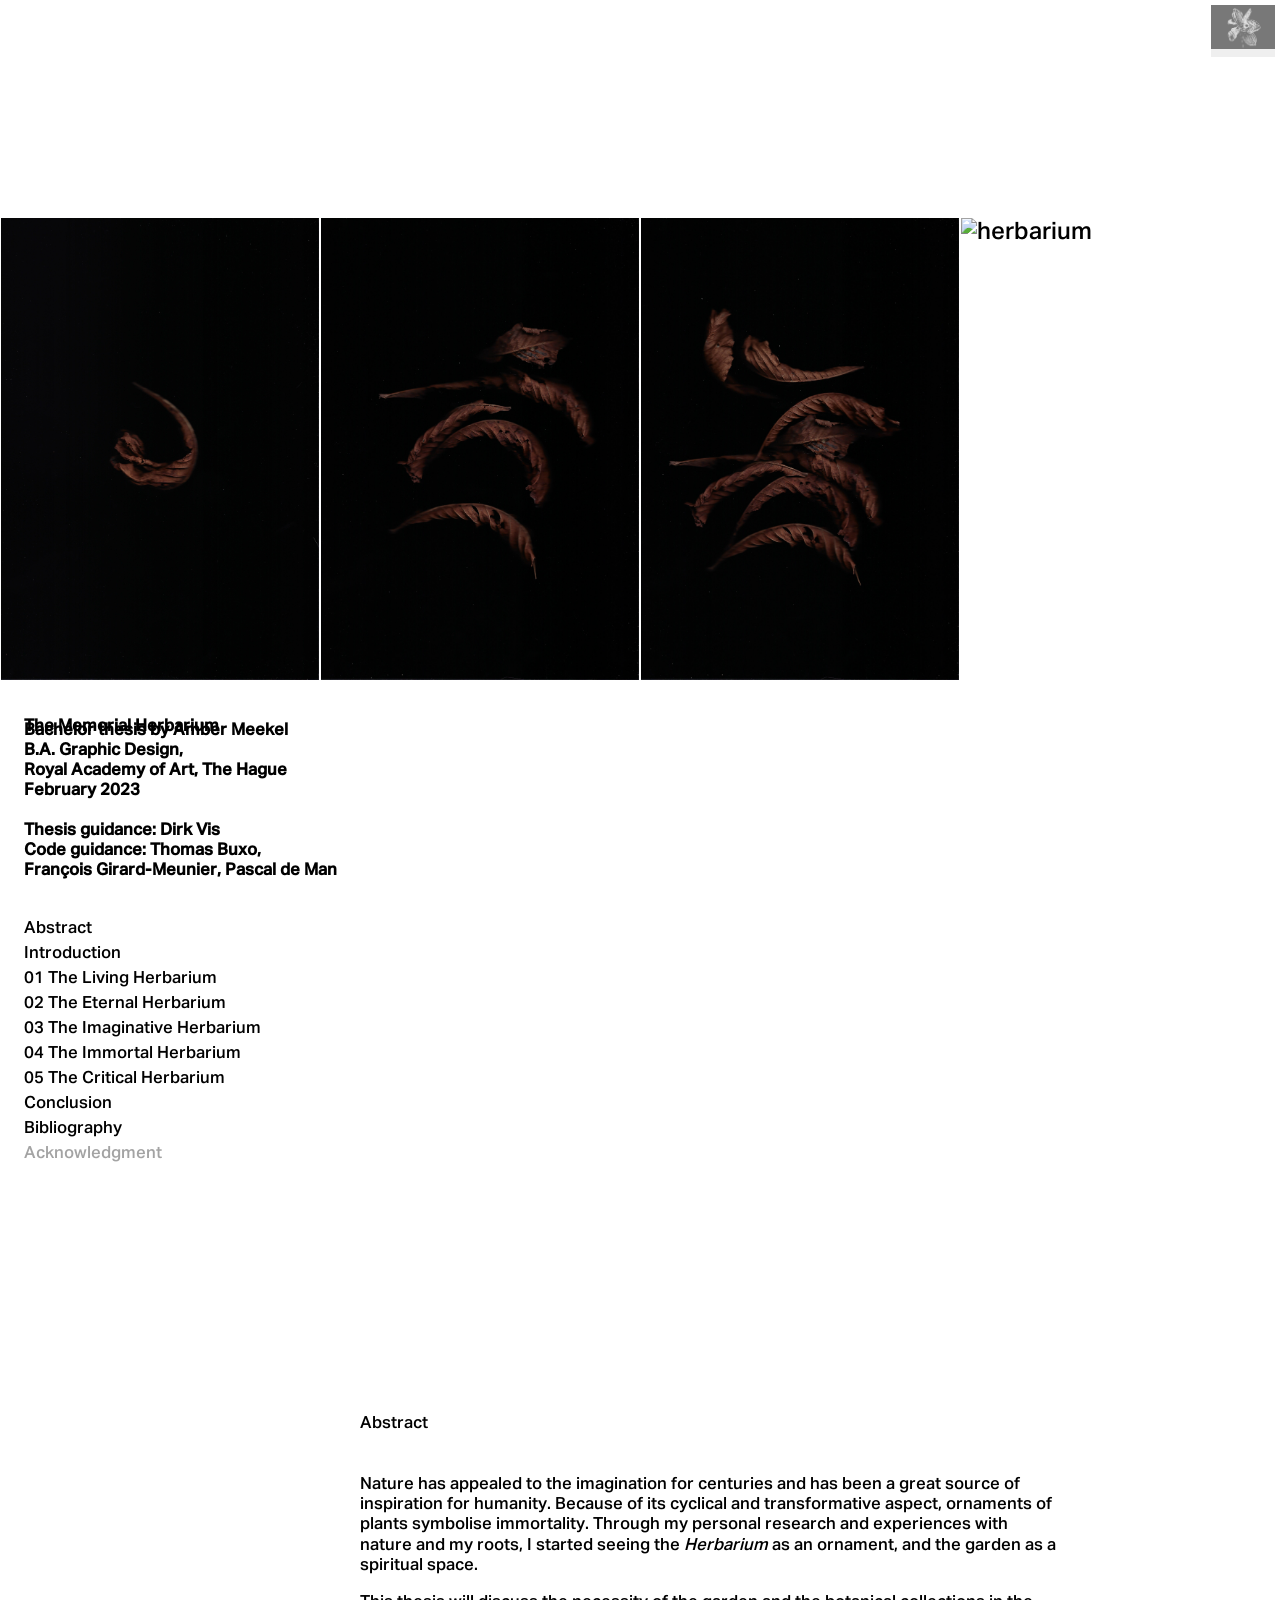
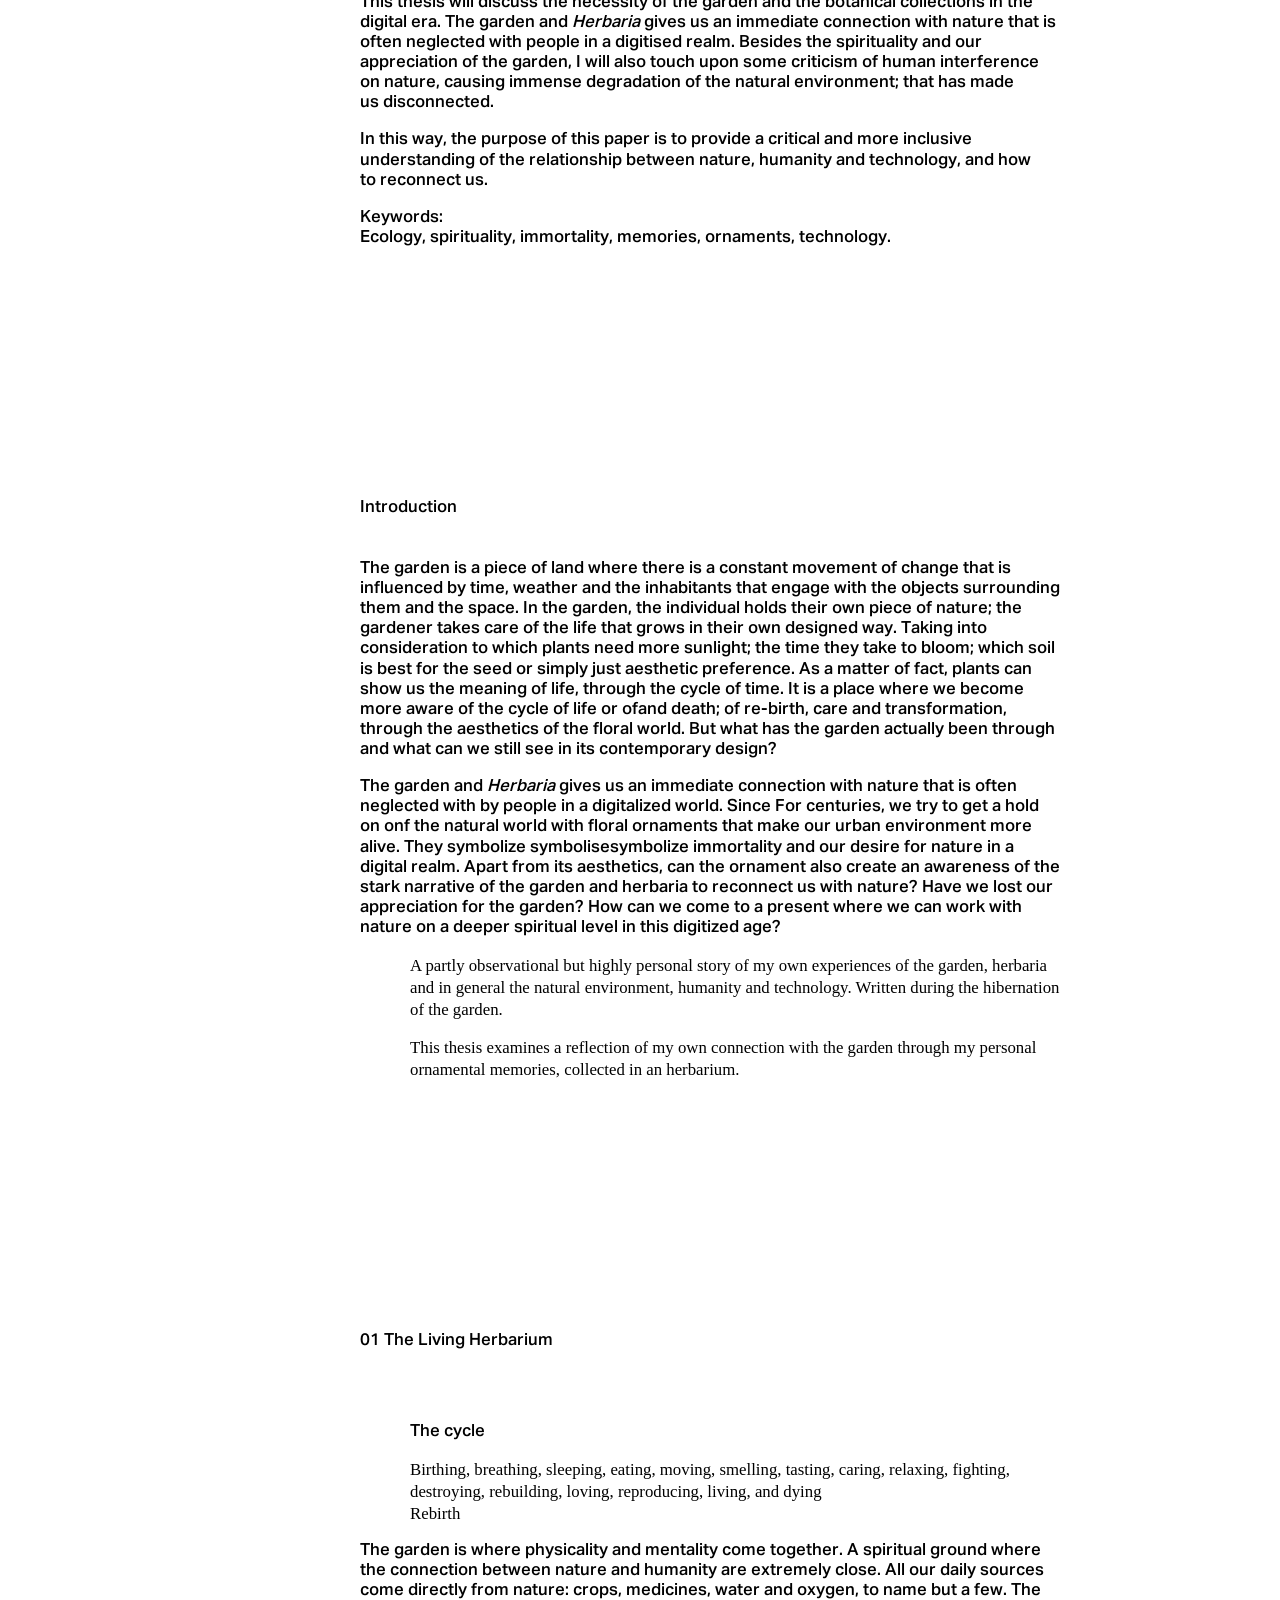
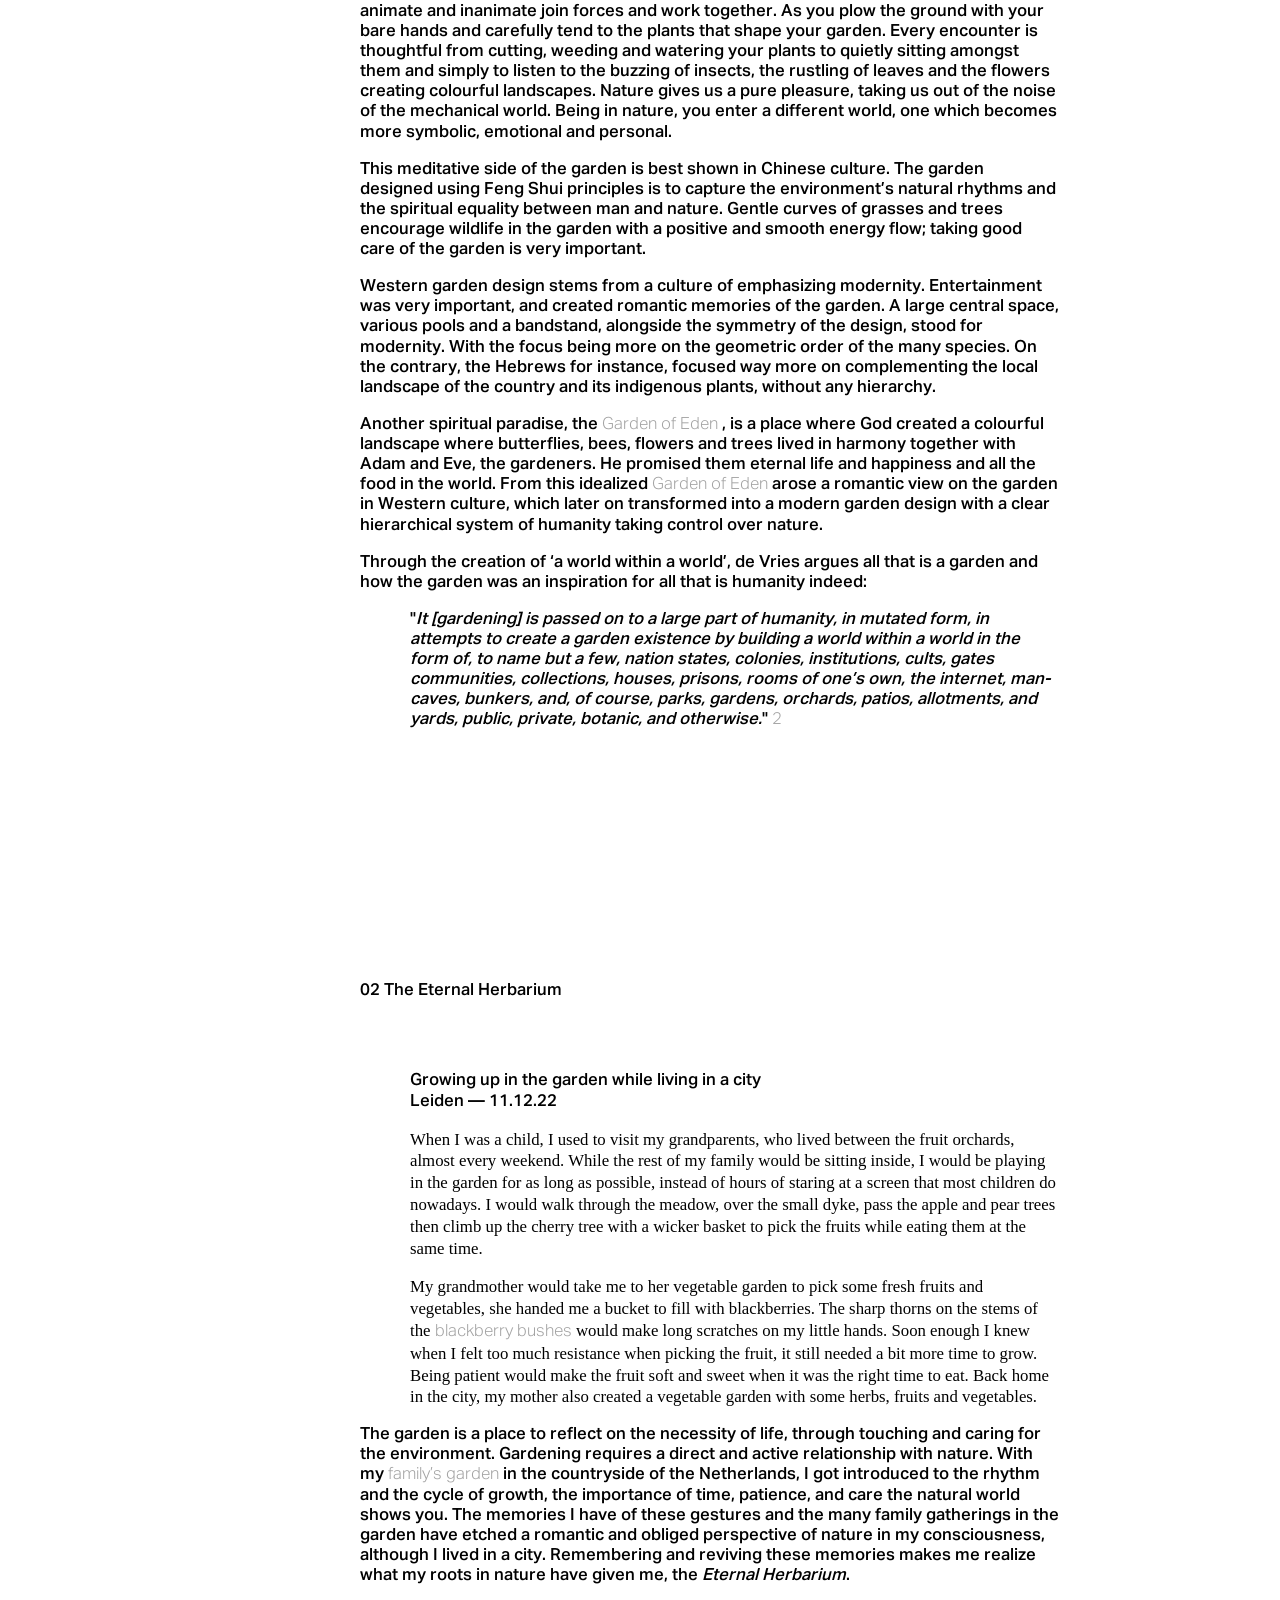
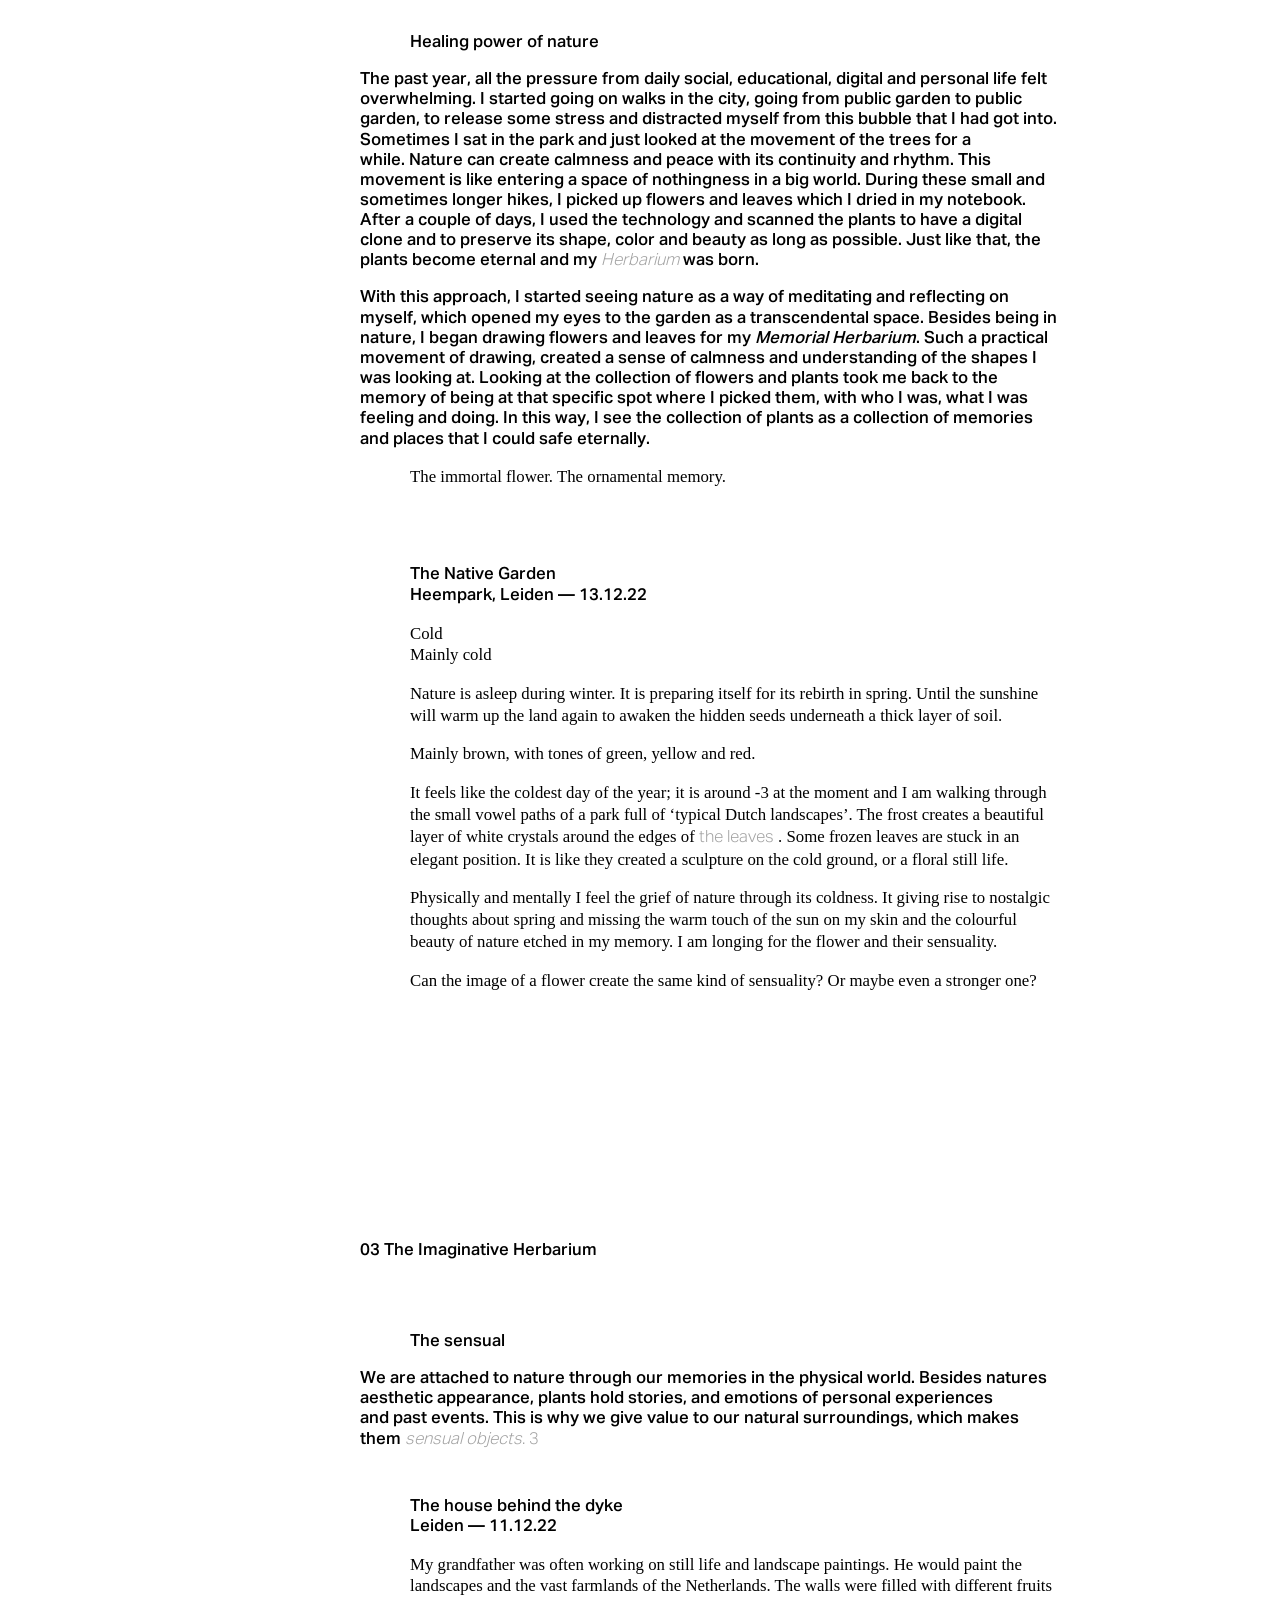
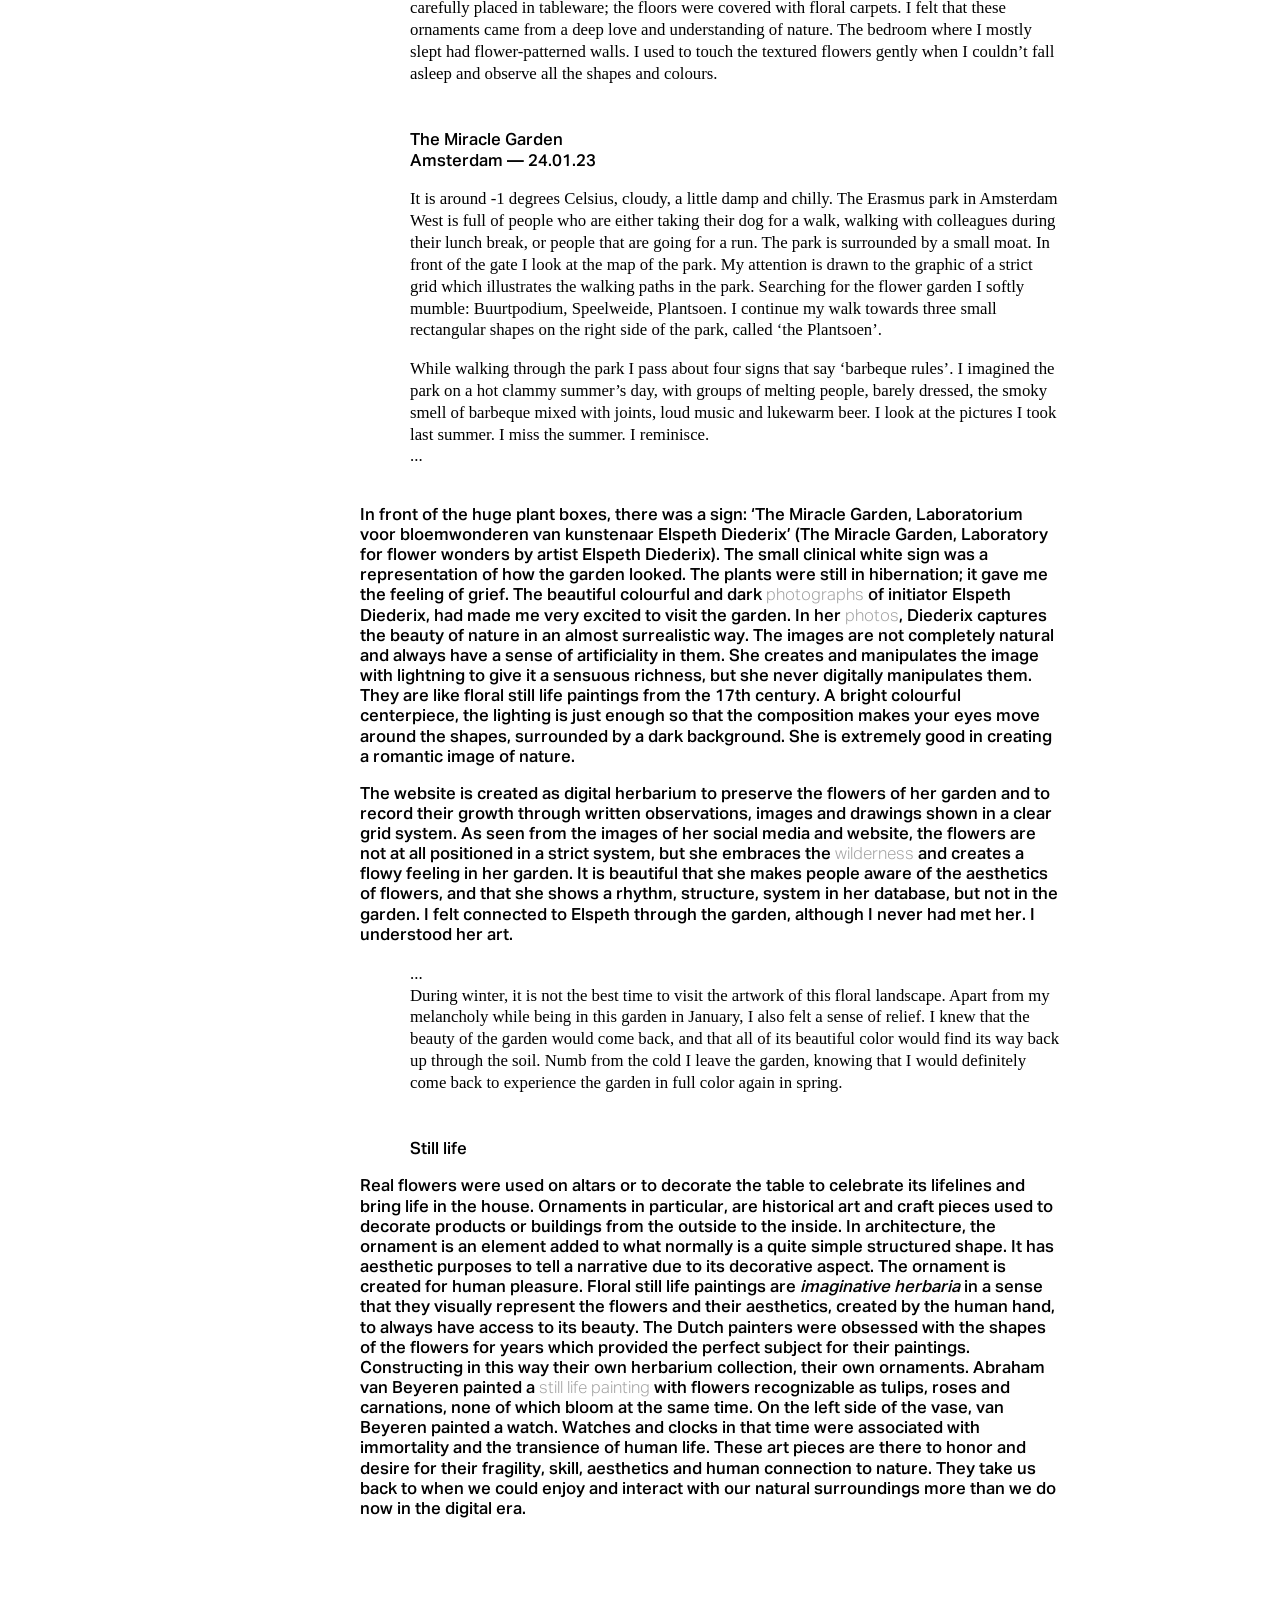
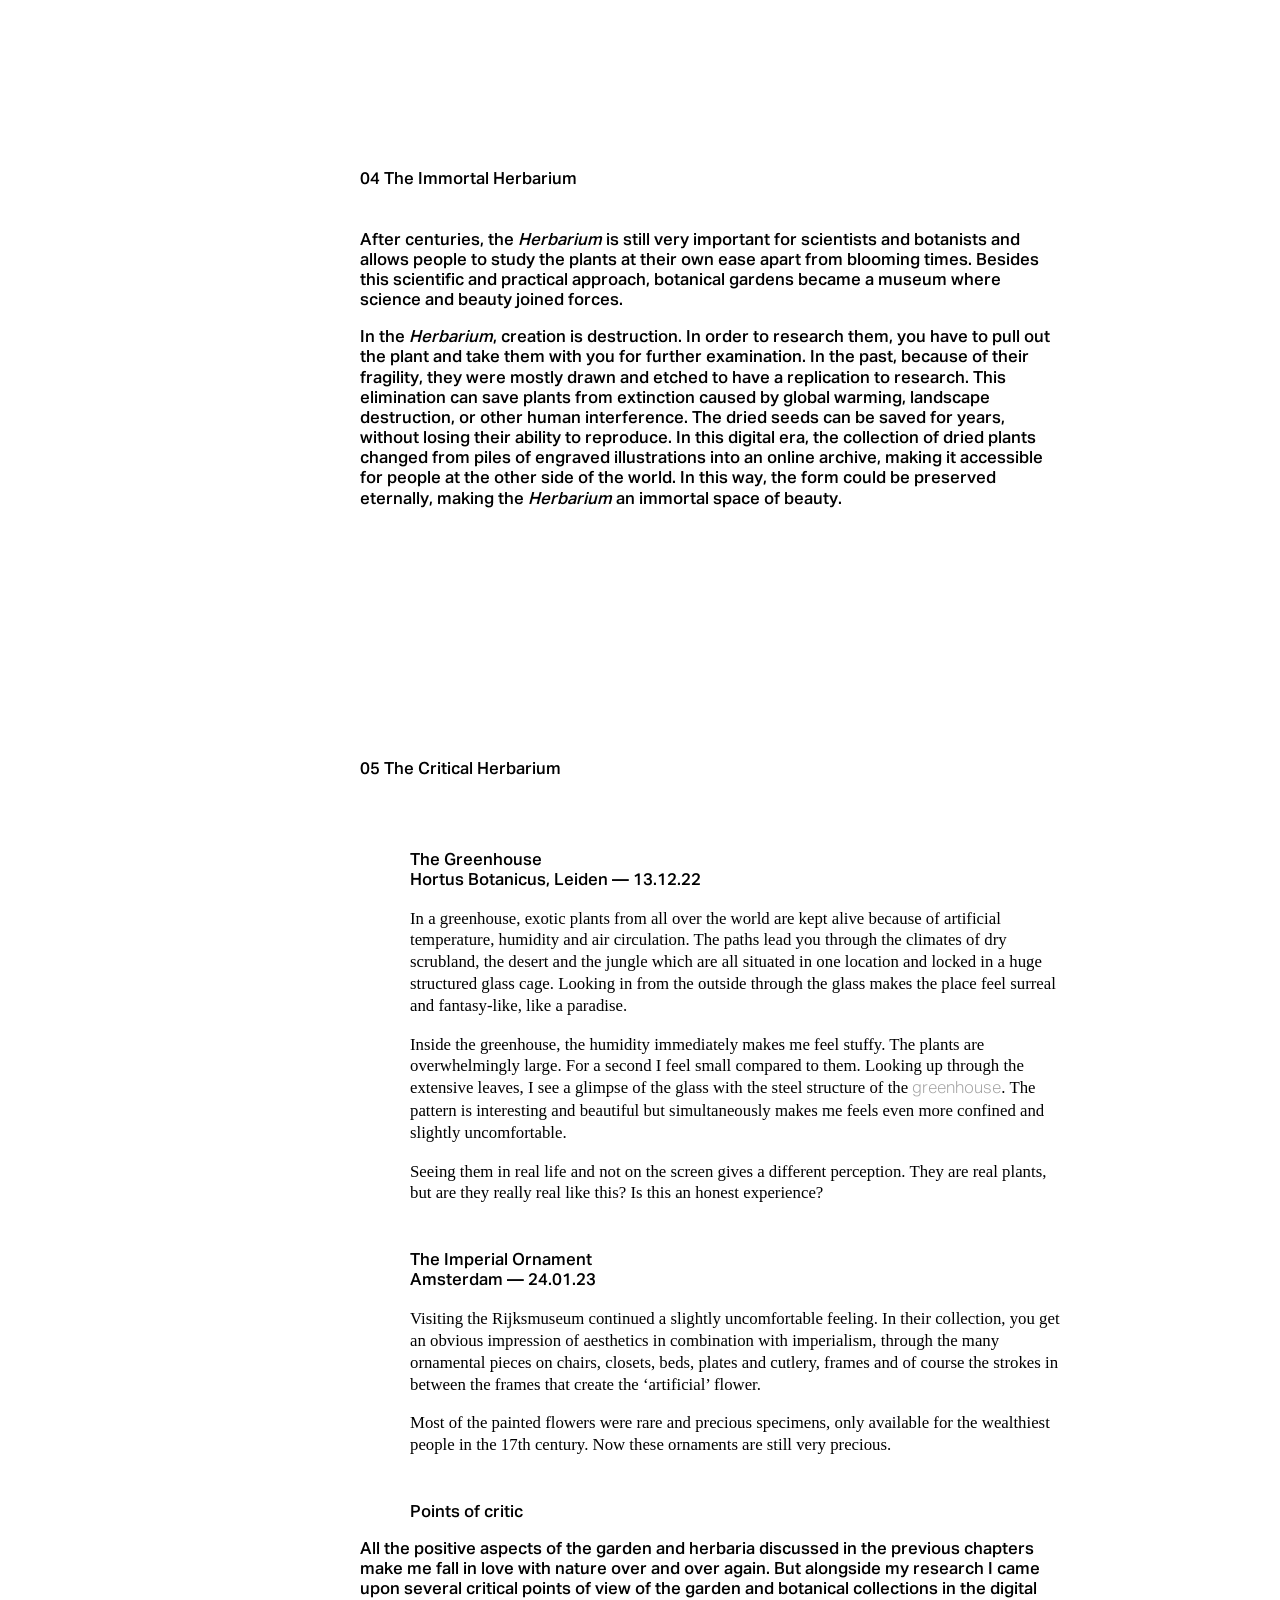
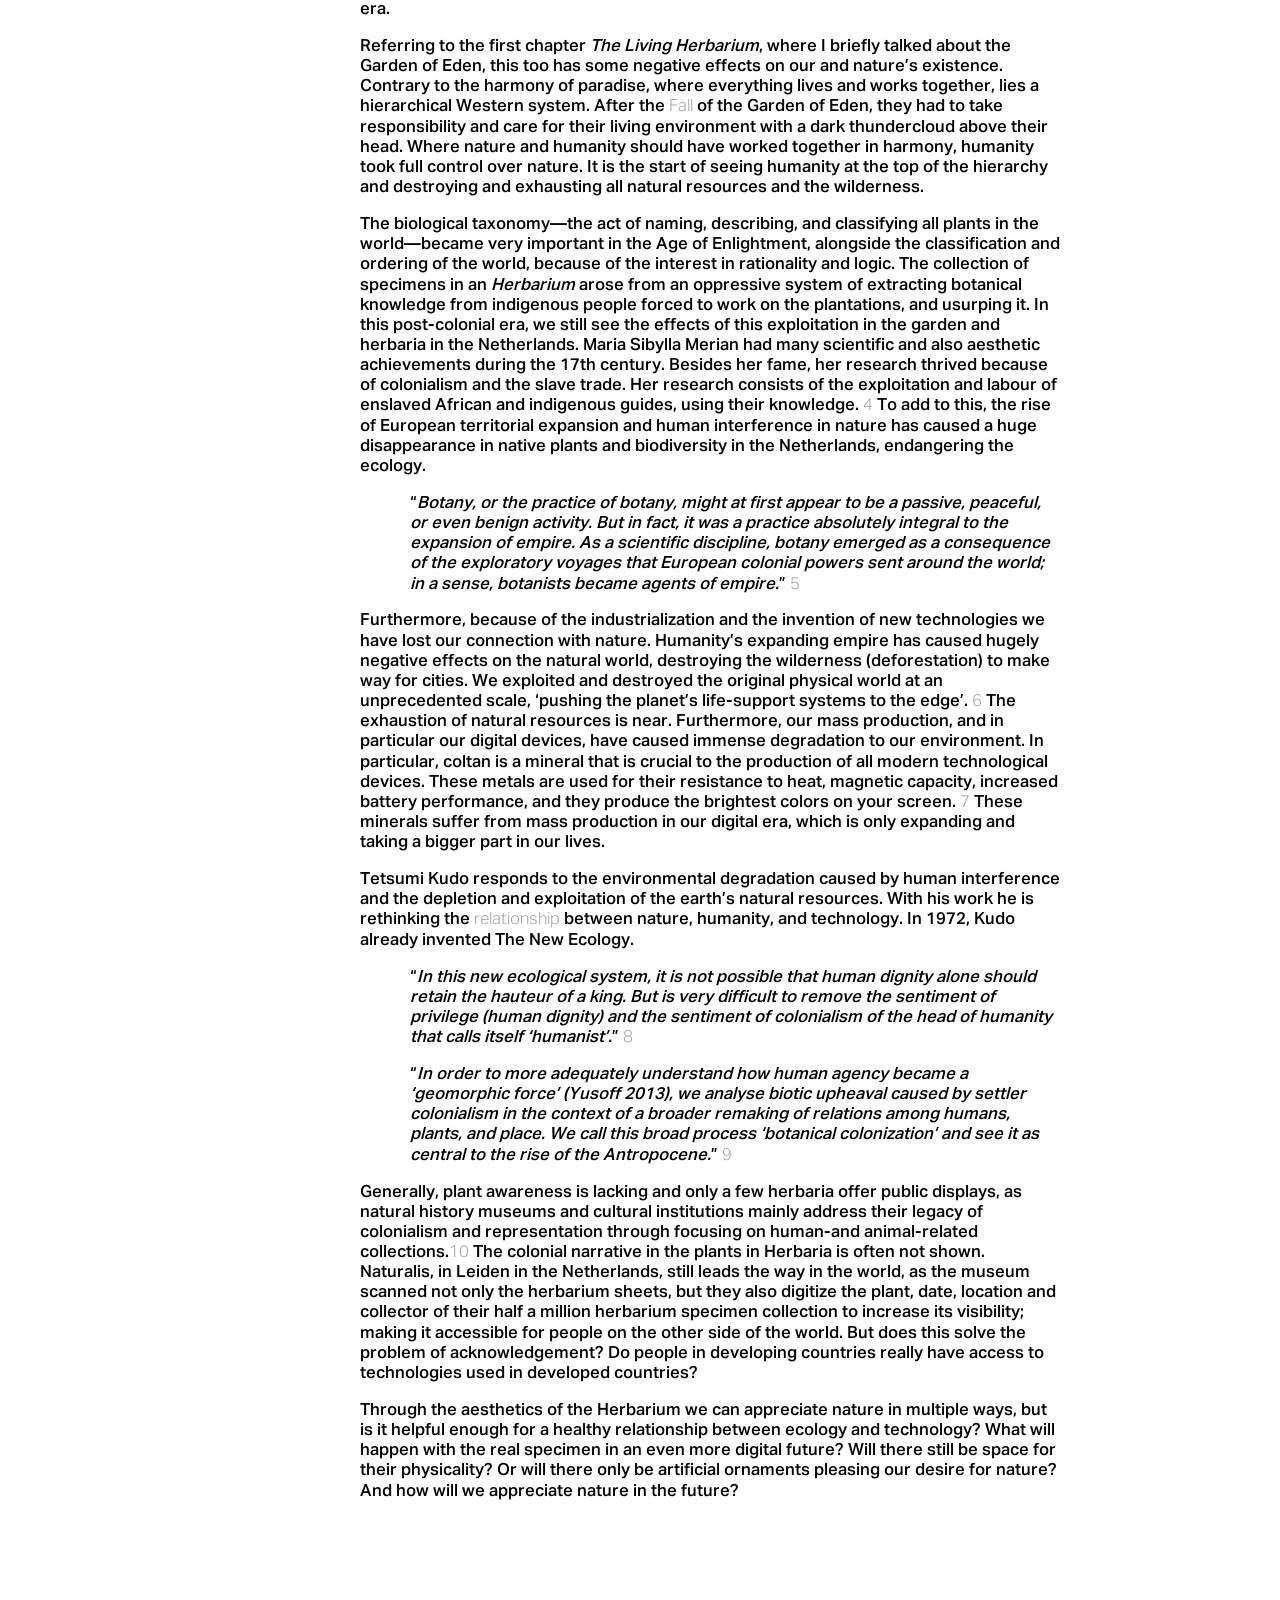
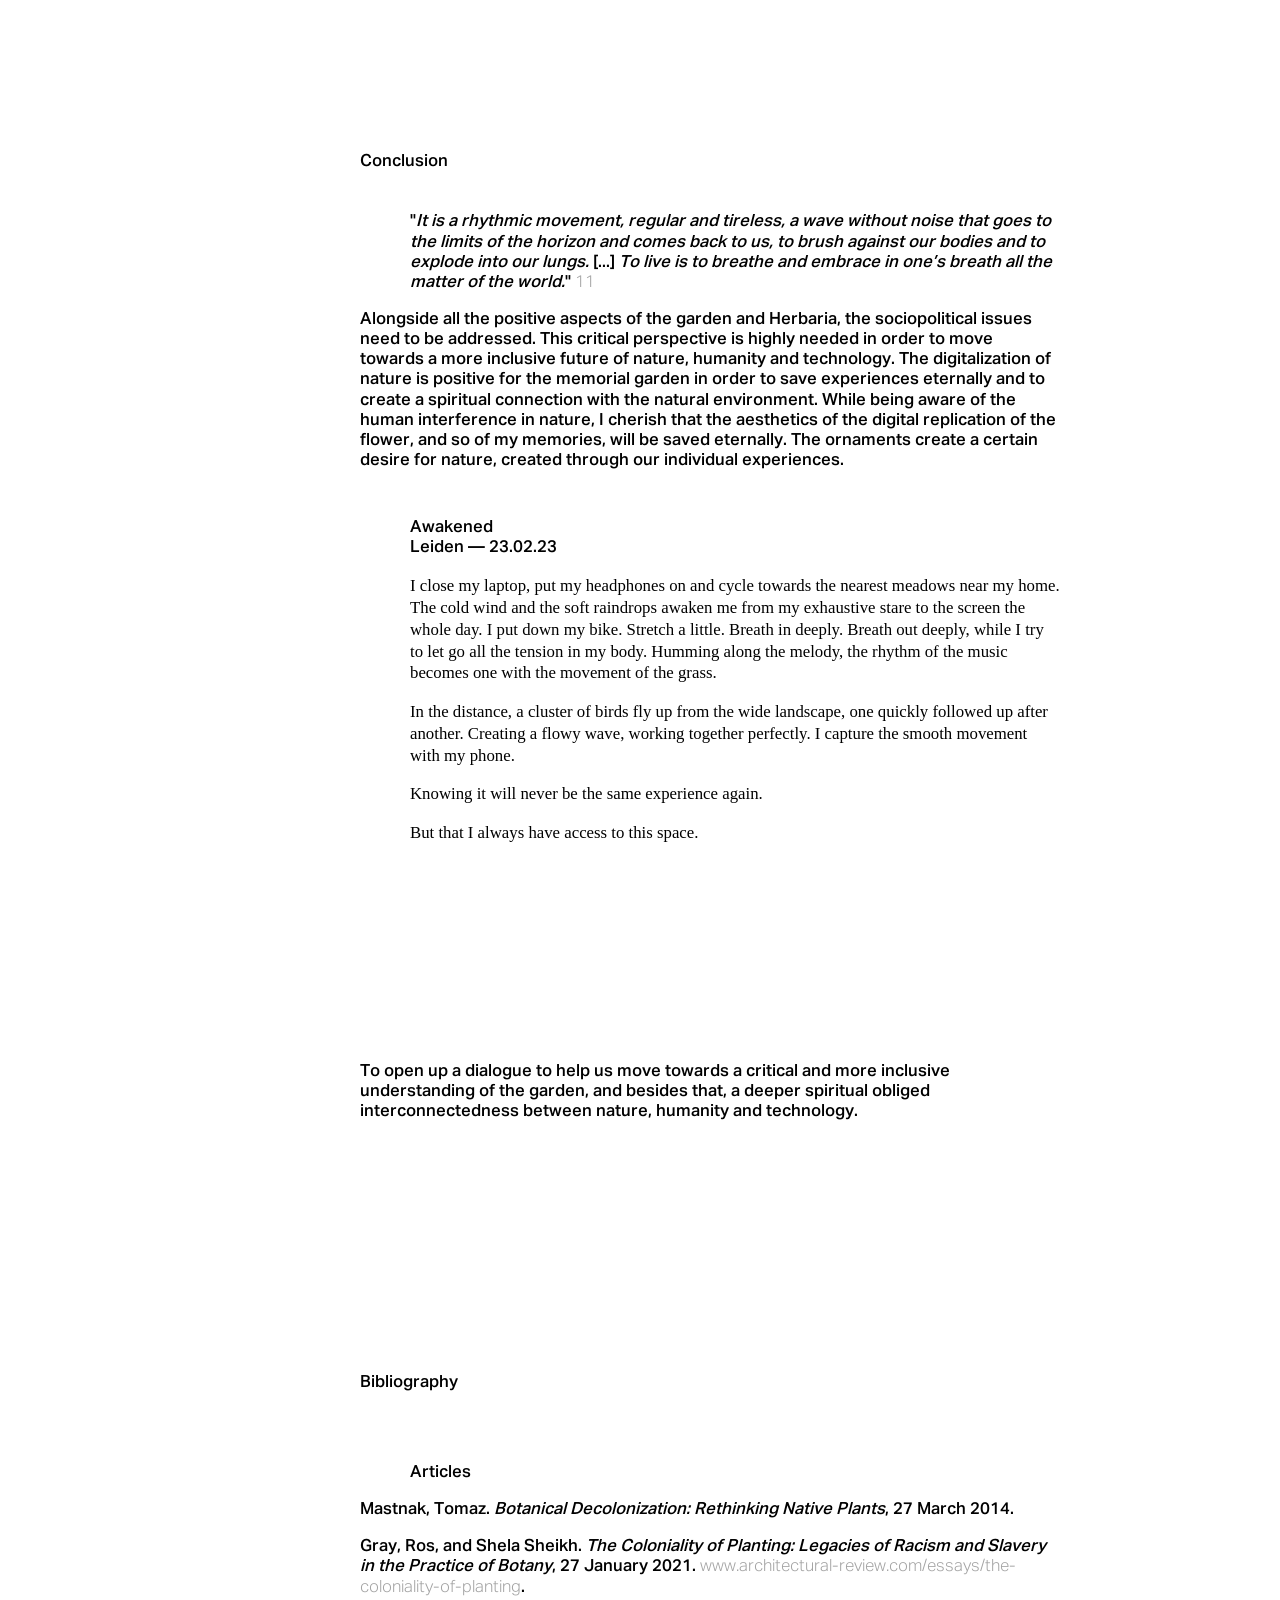
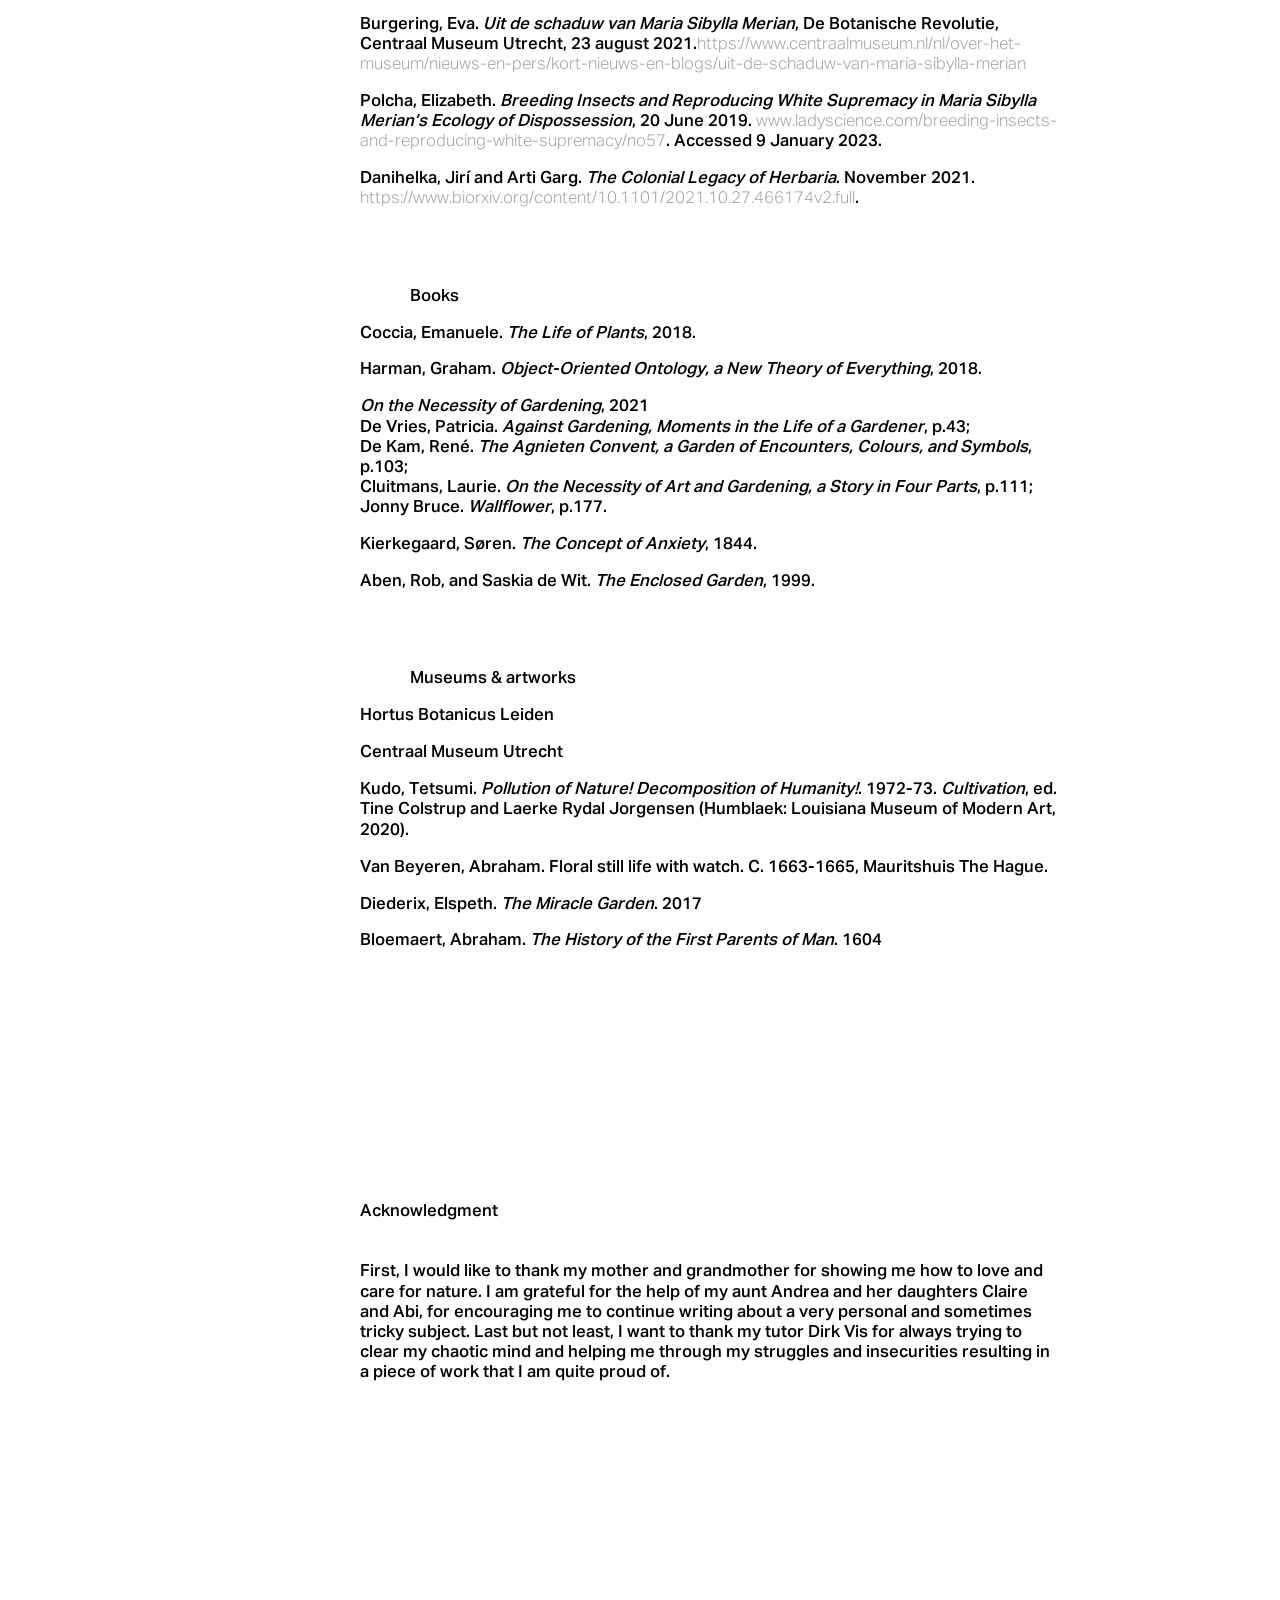
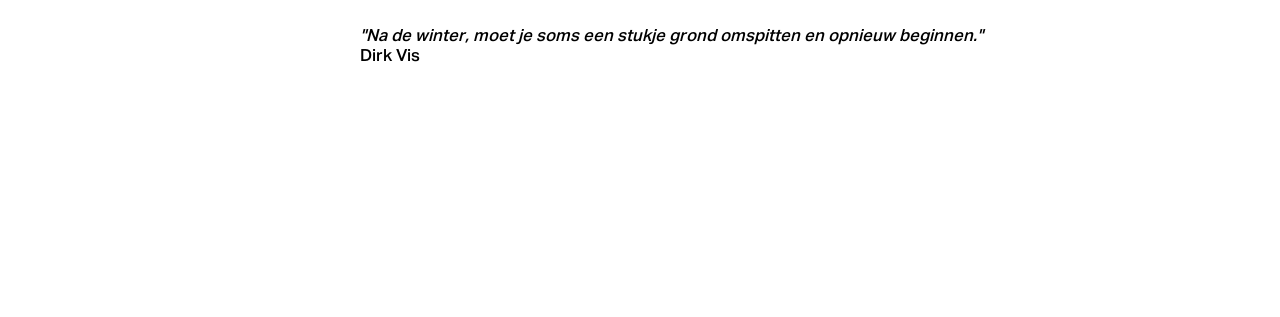
==== commit 206e4fde: "commit" ====
--- a/index.html
+++ b/index.html
@@ -89,7 +89,15 @@
 					<img class="img" src="content/HER_13-gr.jpg" alt="herbarium" width="100%" height="auto">
 				</div>
 				<div class="column">
+<<<<<<< HEAD
 					<img class="img" src="content/HER_14-gr.jpg" alt="herbarium" width="100%" height="auto">
+=======
+<<<<<<< HEAD
+					<img class="img" src="content/HER_14-gr.jpg" alt="herbarium" width="100%" height="auto">
+=======
+					<img class="img" src="content/HER_14-gr-3.jpg" alt="herbarium" width="100%" height="auto">
+>>>>>>> 0bc7812eb37f958c550aa049ba45f4e4da120b1c
+>>>>>>> 9ea90568e5f31773d0169b922558b2cd55c3ca99
 				</div>
 				<div class="column"> 
 					<img class="img" src="content/HER_15-gr.jpg" alt="herbarium" width="100%" height="auto">
--- a/assets/css/style.css
+++ b/assets/css/style.css
@@ -143,7 +143,14 @@
   /* margin-left: -550px; */
   position: fixed;
   font-size: 0.7rem;
-  font-weight: normal;
+<<<<<<< HEAD
+  font-weight: normal;
+=======
+<<<<<<< HEAD
+  font-weight: normal;
+=======
+>>>>>>> 0bc7812eb37f958c550aa049ba45f4e4da120b1c
+>>>>>>> 9ea90568e5f31773d0169b922558b2cd55c3ca99
   /* background-color: white; */
   top: 10px;
   /* left: 20px; */
@@ -179,7 +186,14 @@
   font-family: 'Aktiv-Medium';
   /* font-size: calc(18rem / 28); */
   font-size: 0.7rem;
-  font-weight: normal;
+<<<<<<< HEAD
+  font-weight: normal;
+=======
+<<<<<<< HEAD
+  font-weight: normal;
+=======
+>>>>>>> 0bc7812eb37f958c550aa049ba45f4e4da120b1c
+>>>>>>> 9ea90568e5f31773d0169b922558b2cd55c3ca99
   line-height: 1.3;
   /* color: black; */
 
@@ -496,7 +510,15 @@
 .modal-image figure figcaption p{
  text-align: center;
  color: #fff;
+<<<<<<< HEAD
  /* background-color: rgb(4, 76, 17); */
+=======
+<<<<<<< HEAD
+ /* background-color: rgb(4, 76, 17); */
+=======
+ background-color: rgb(4, 76, 17);
+>>>>>>> 0bc7812eb37f958c550aa049ba45f4e4da120b1c
+>>>>>>> 9ea90568e5f31773d0169b922558b2cd55c3ca99
 
 
  color: #000;
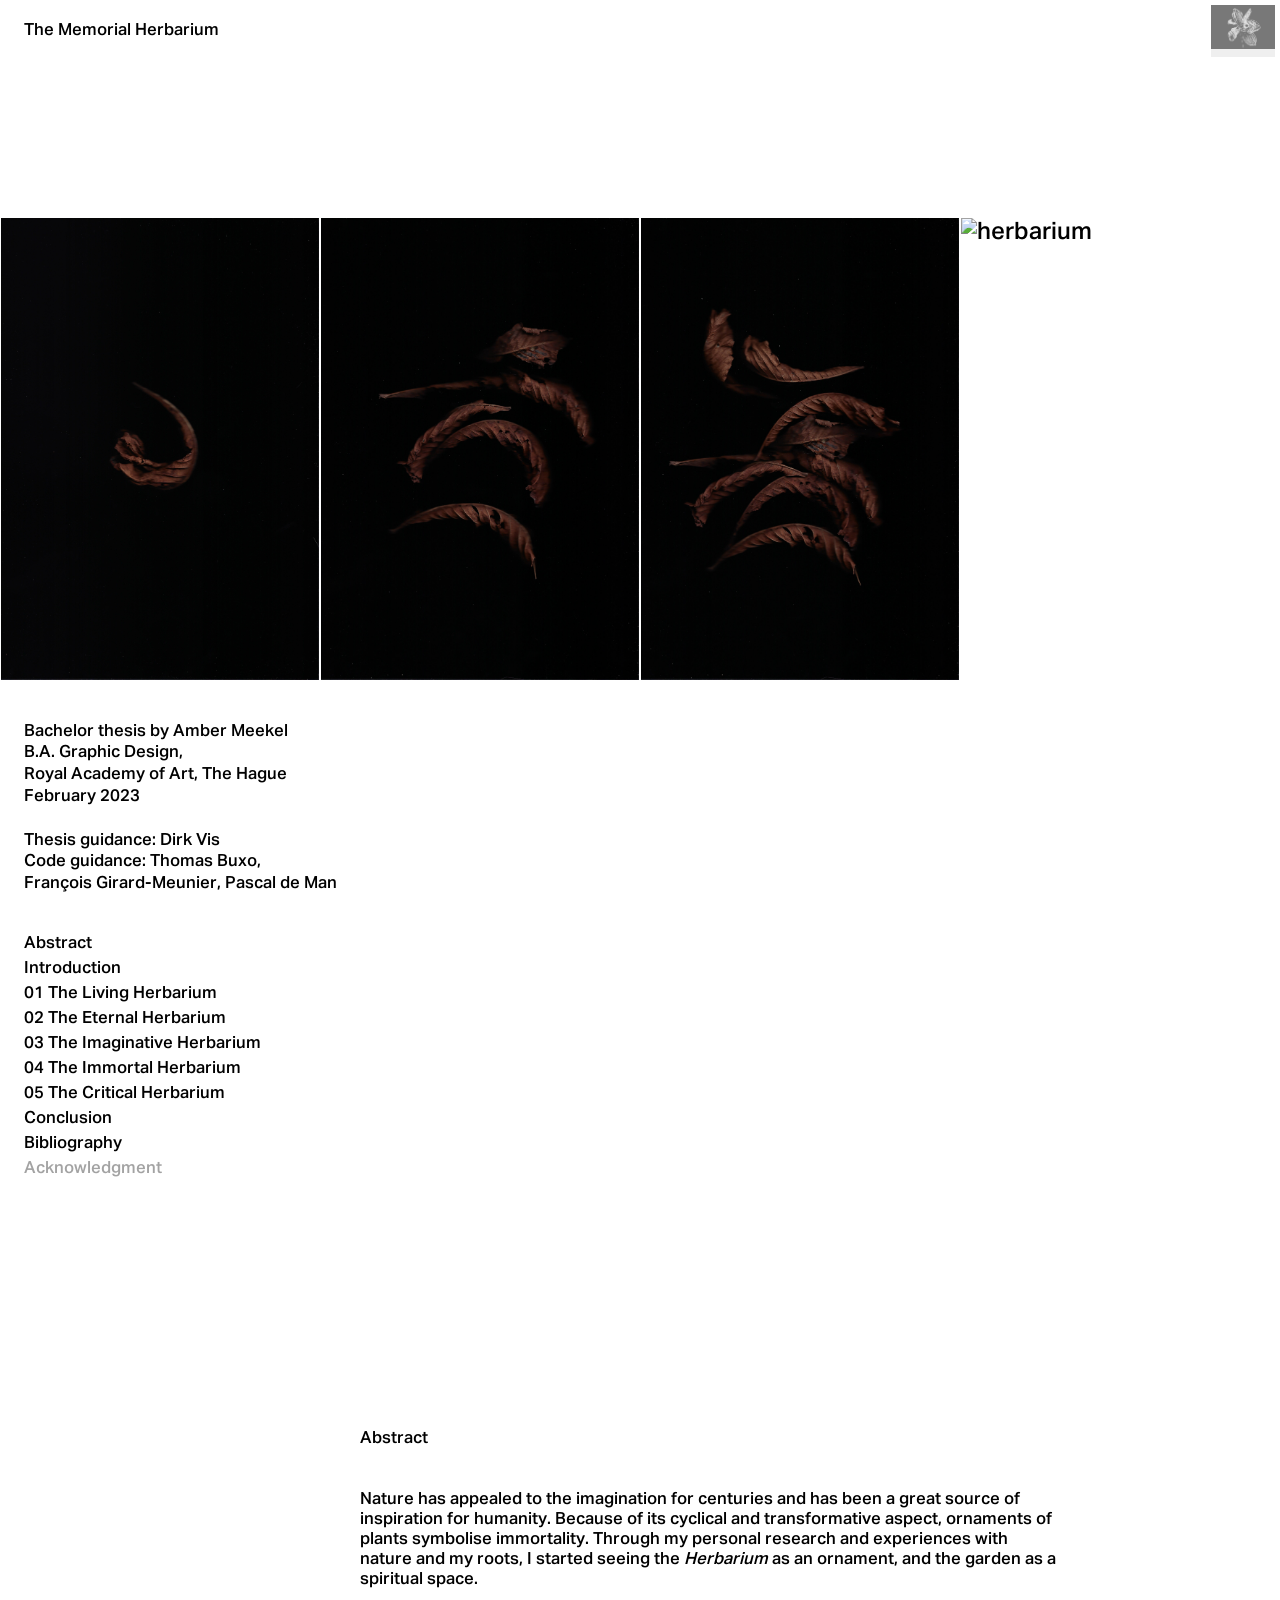
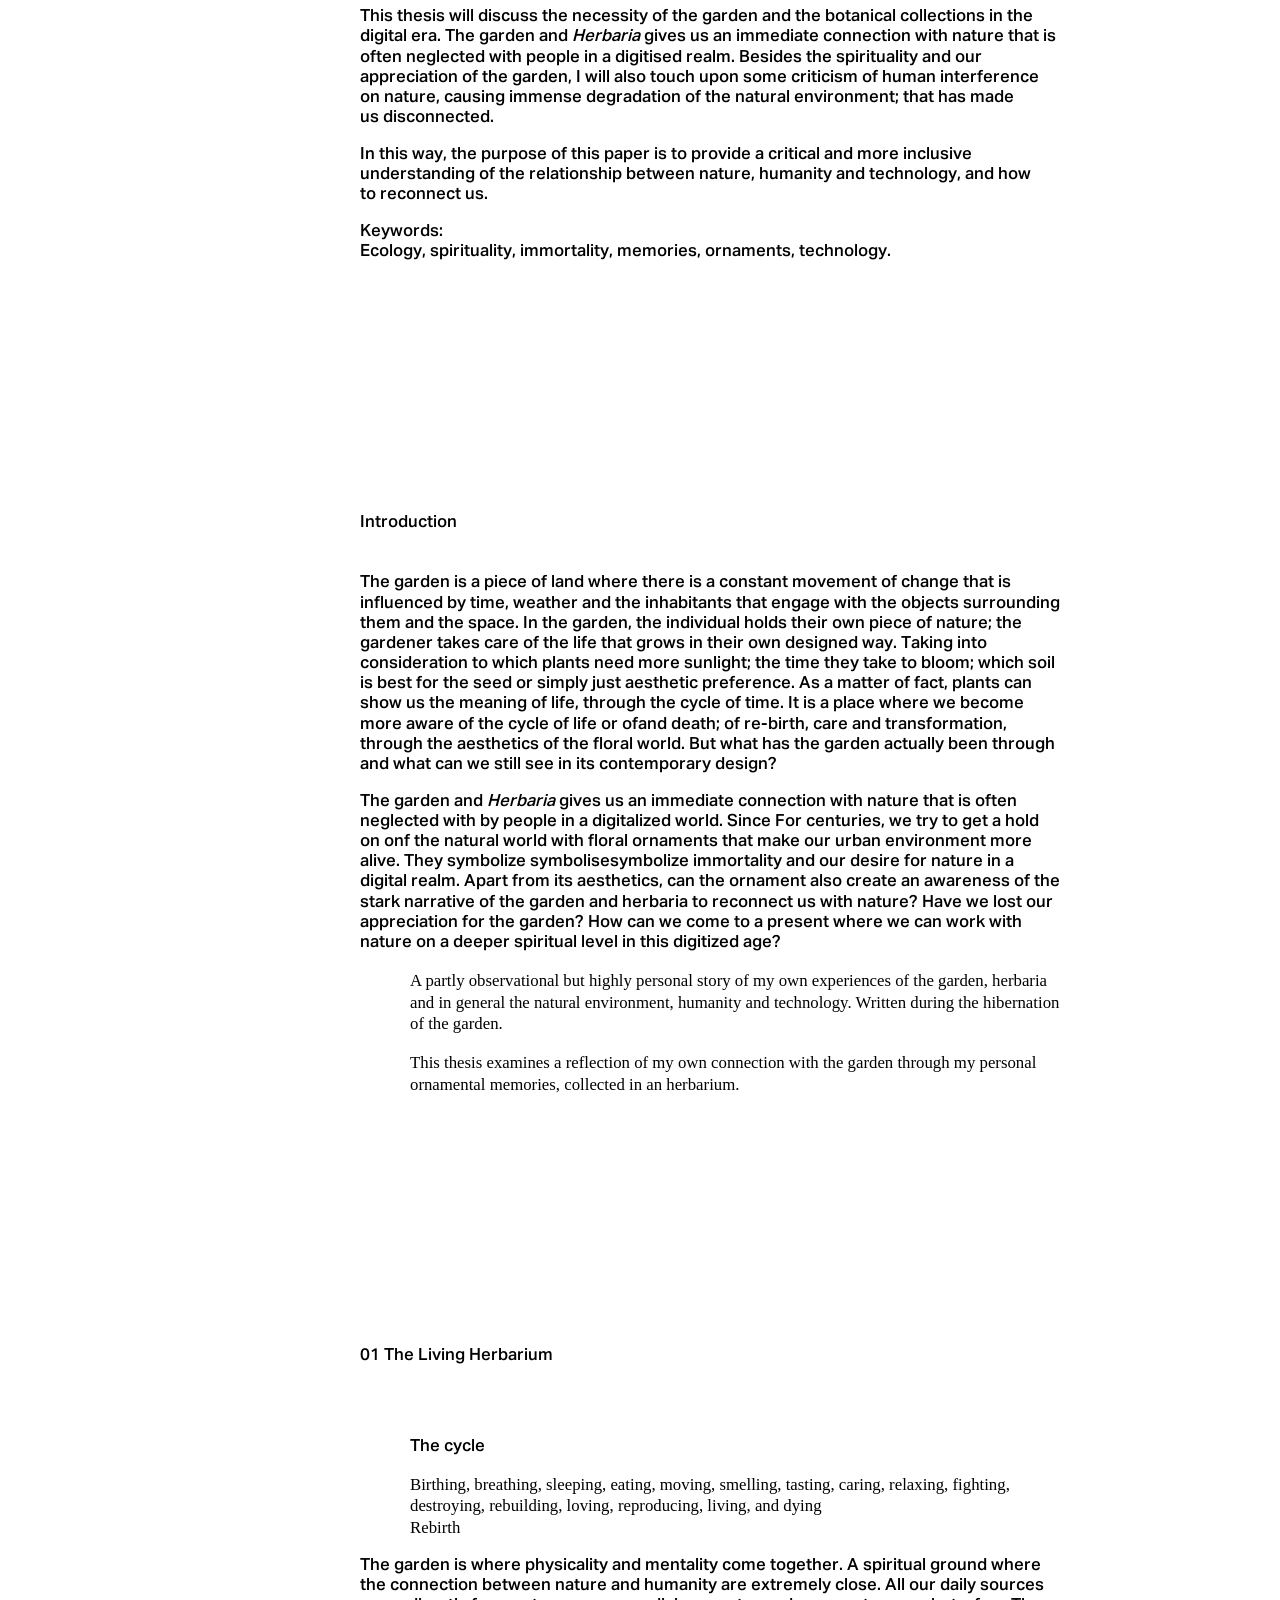
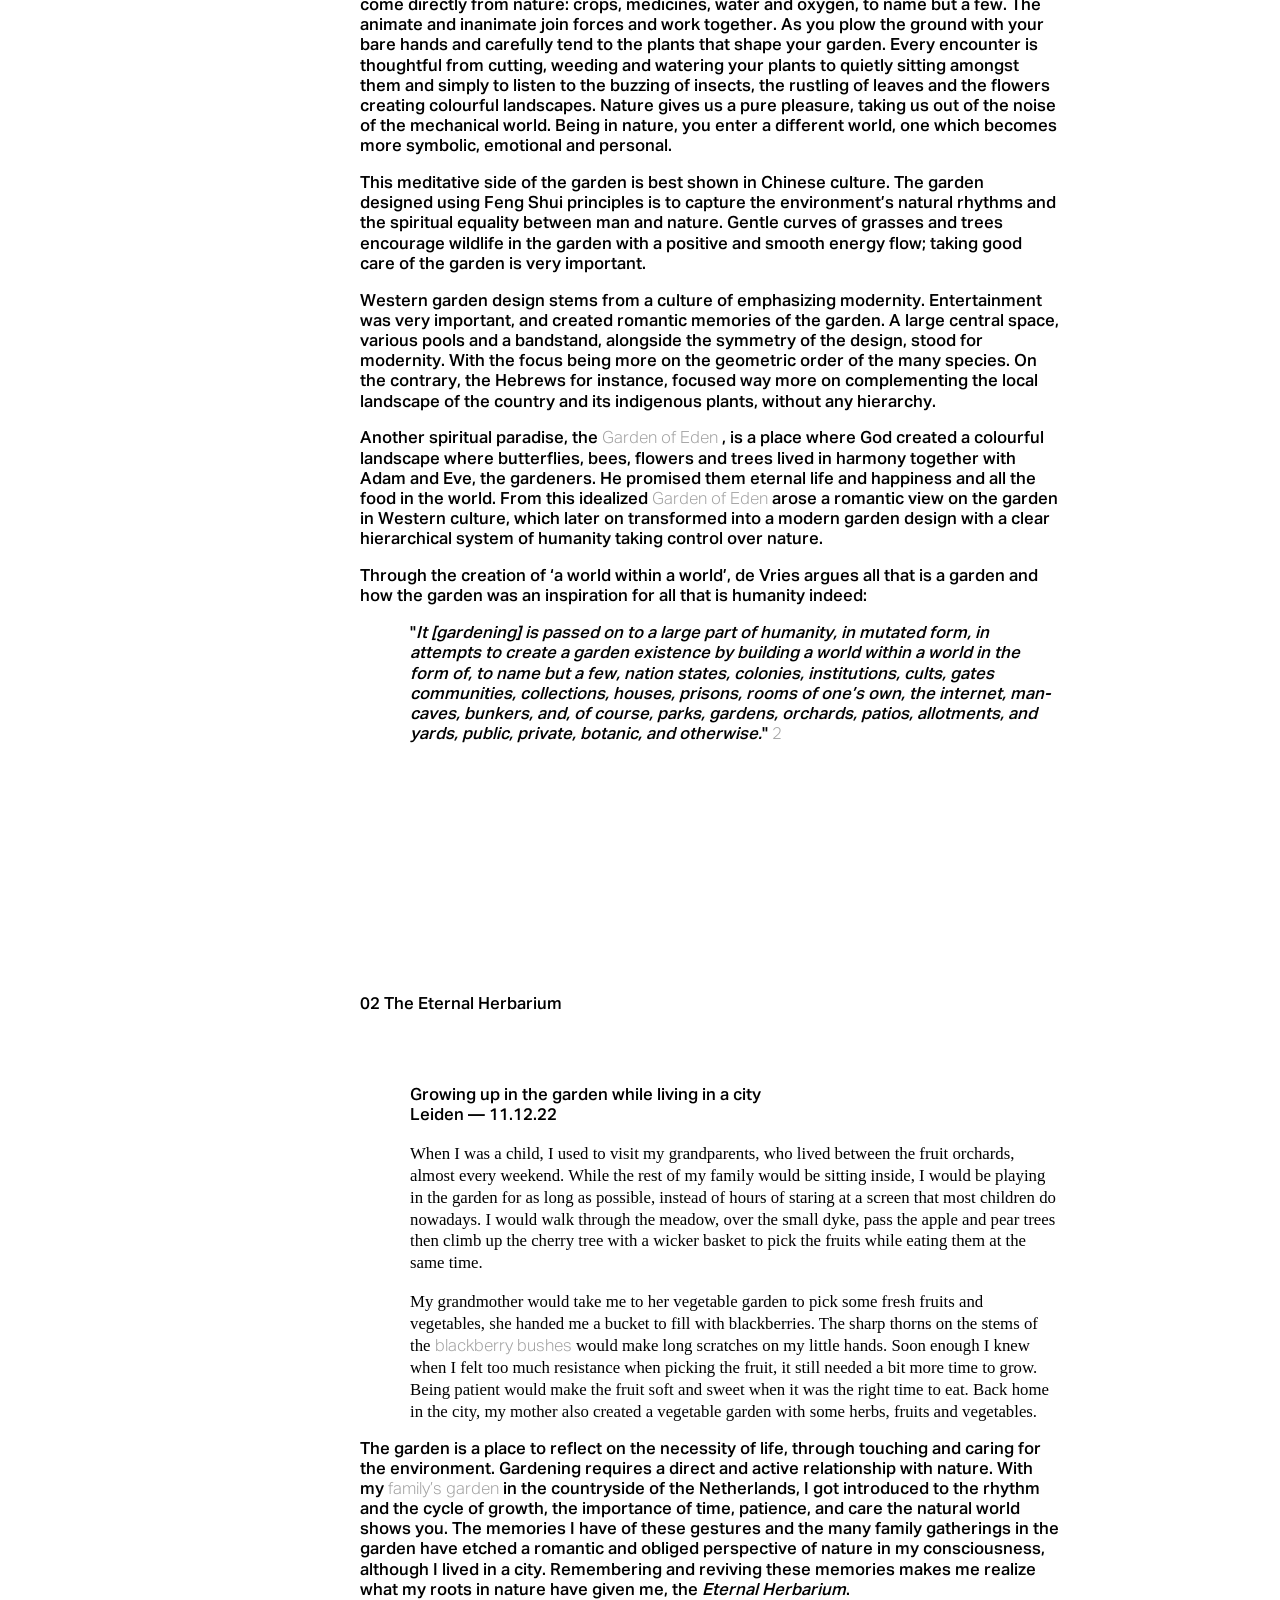
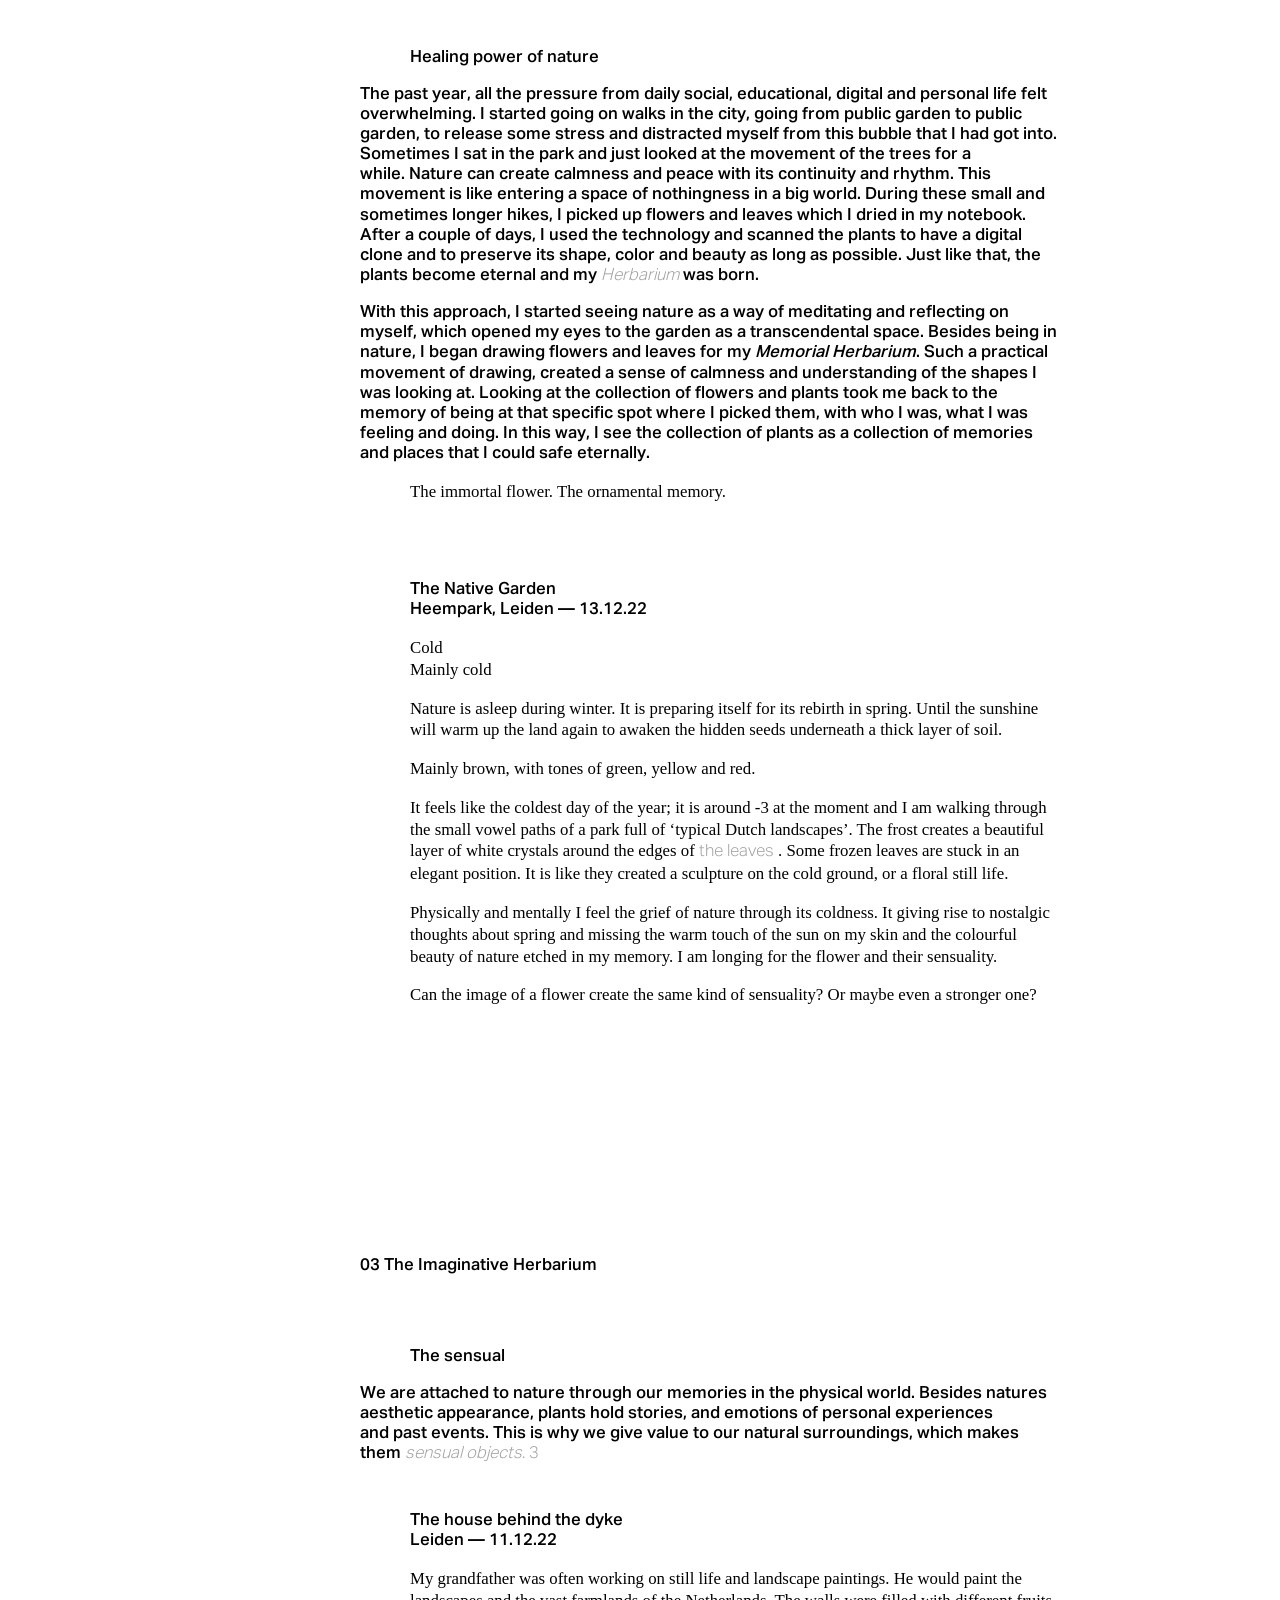
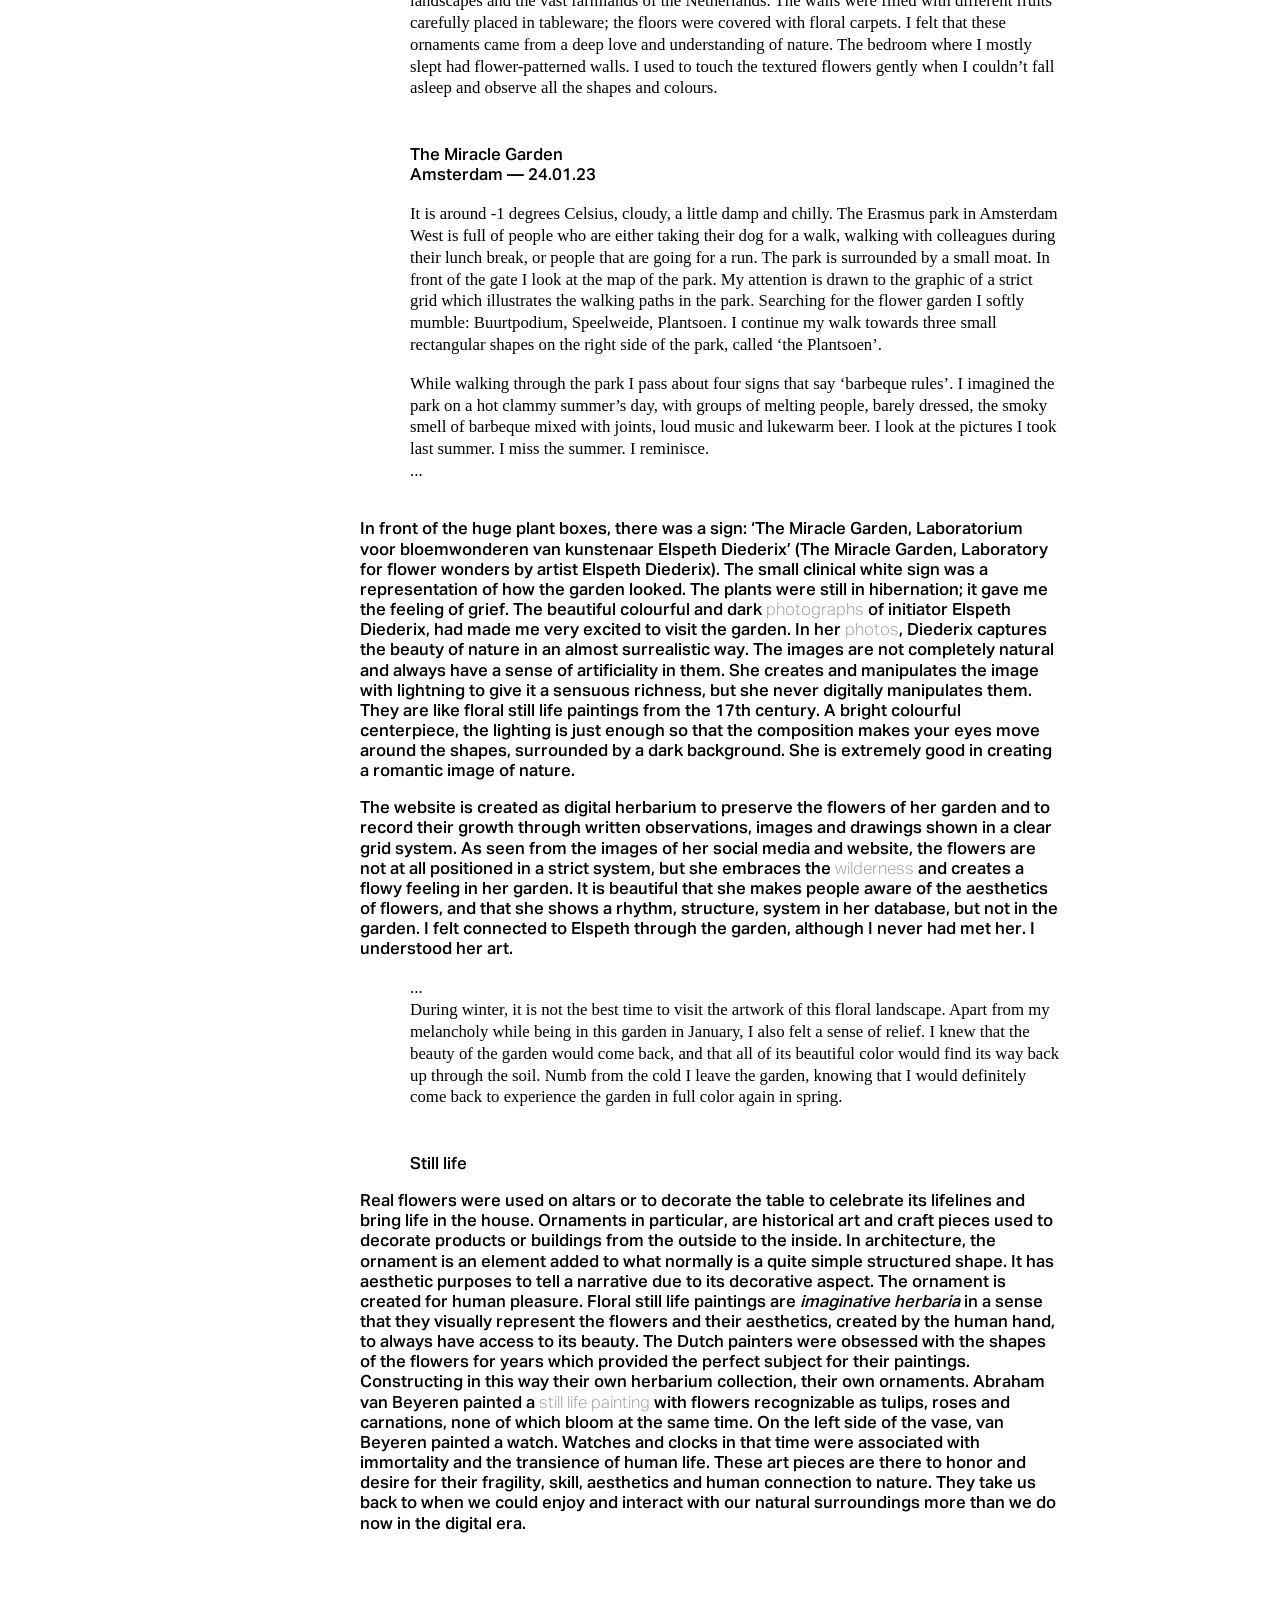
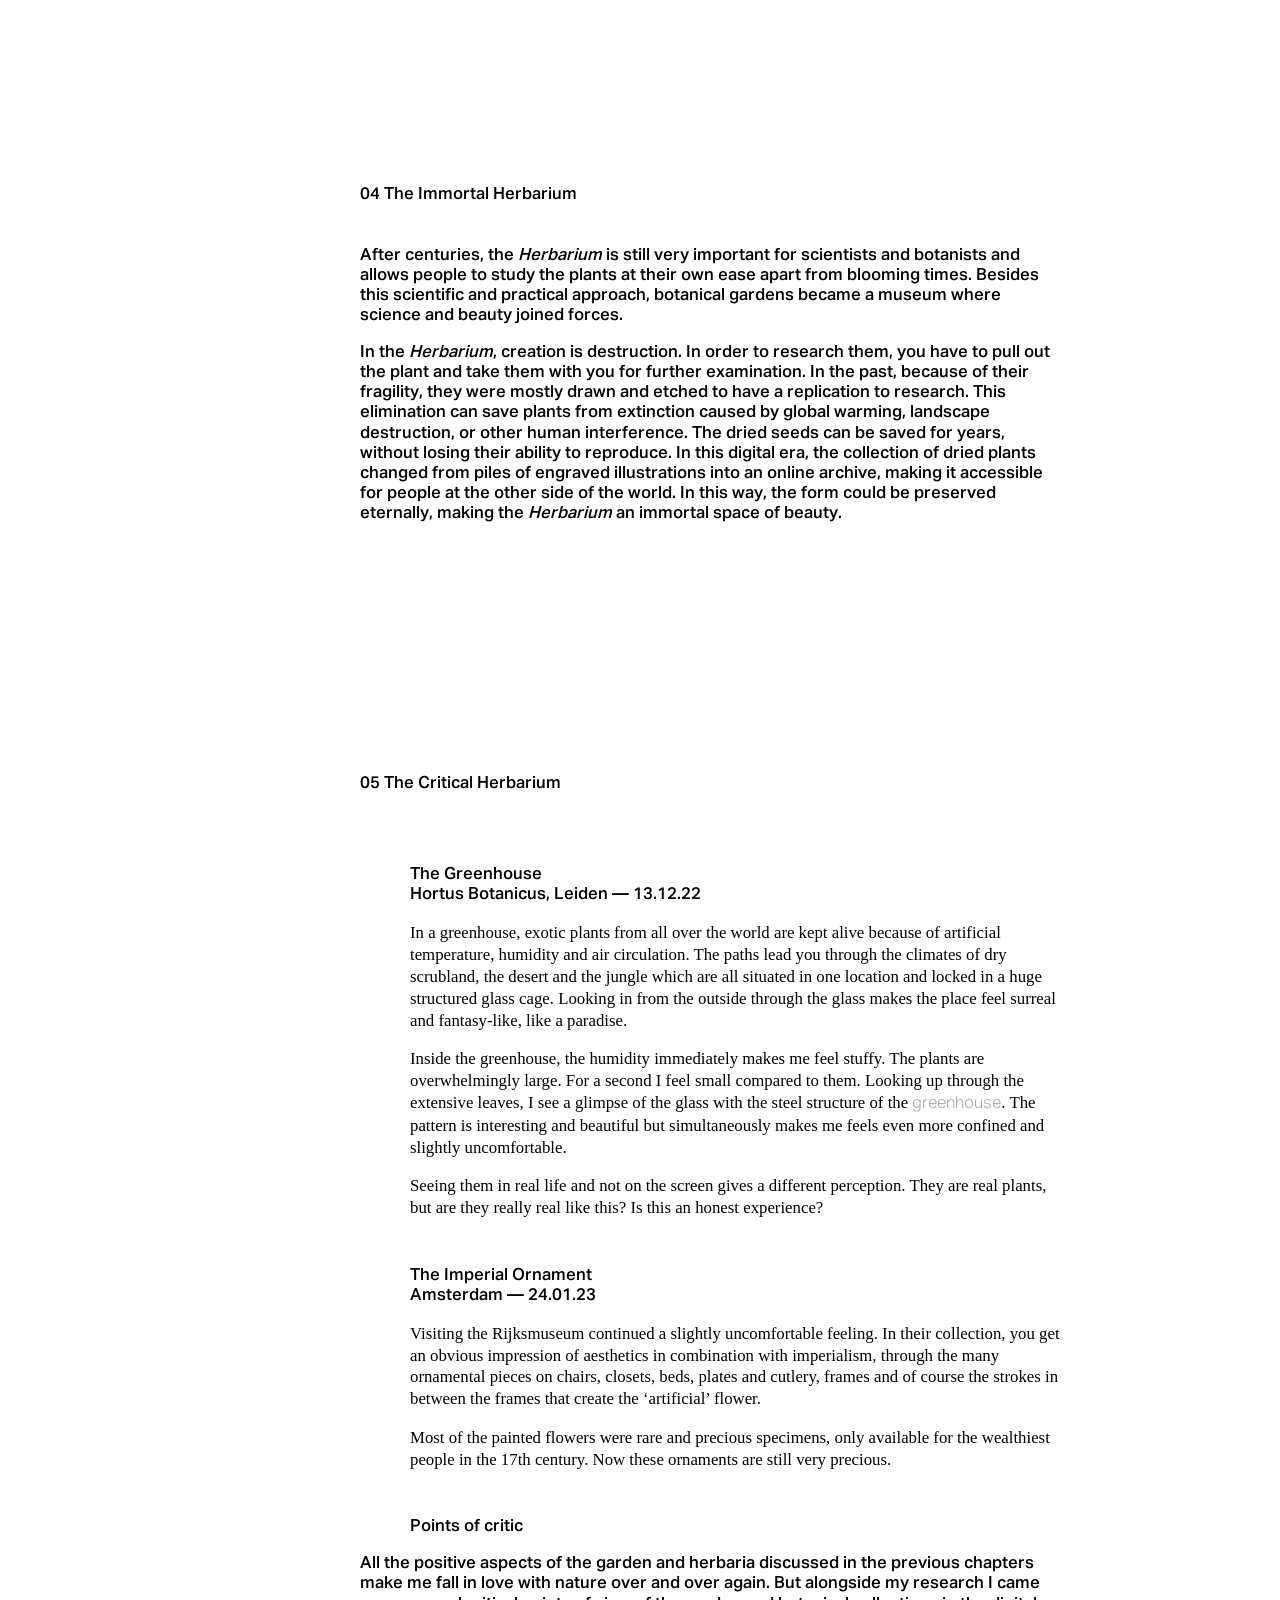
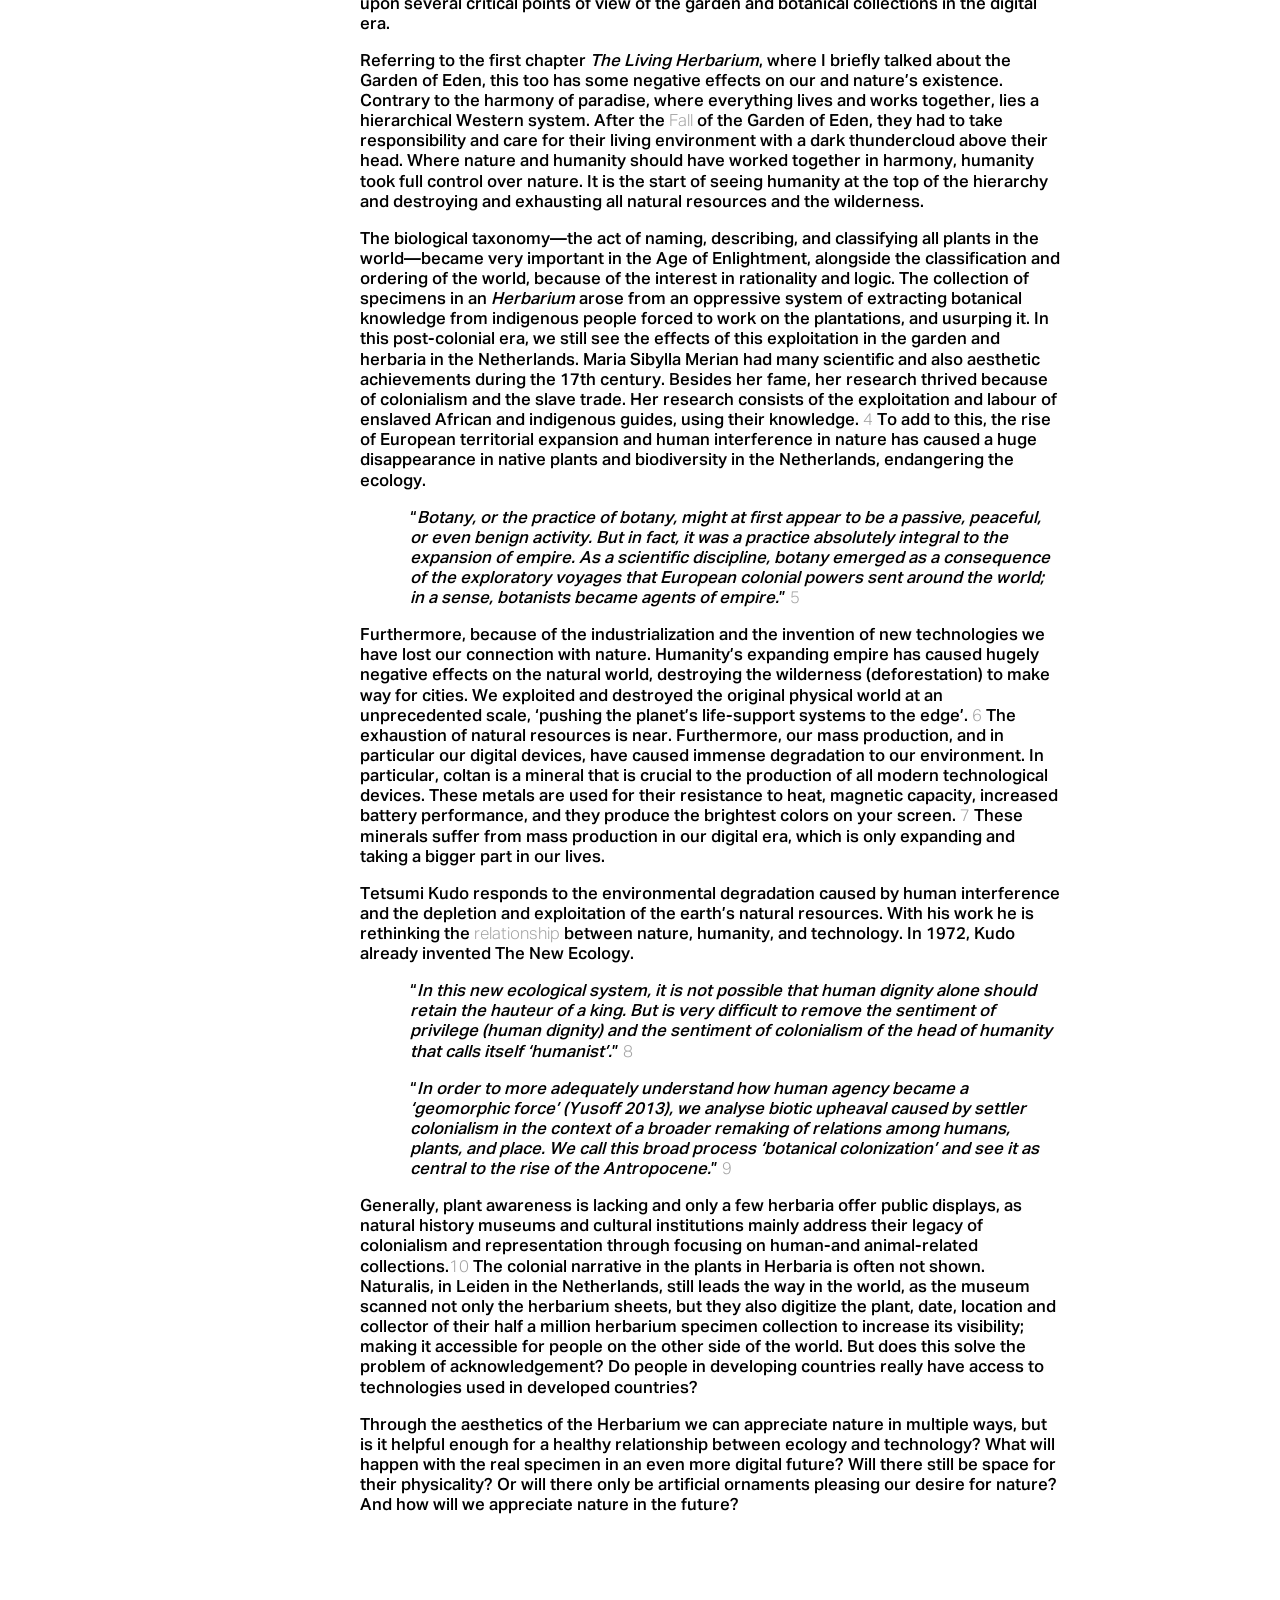
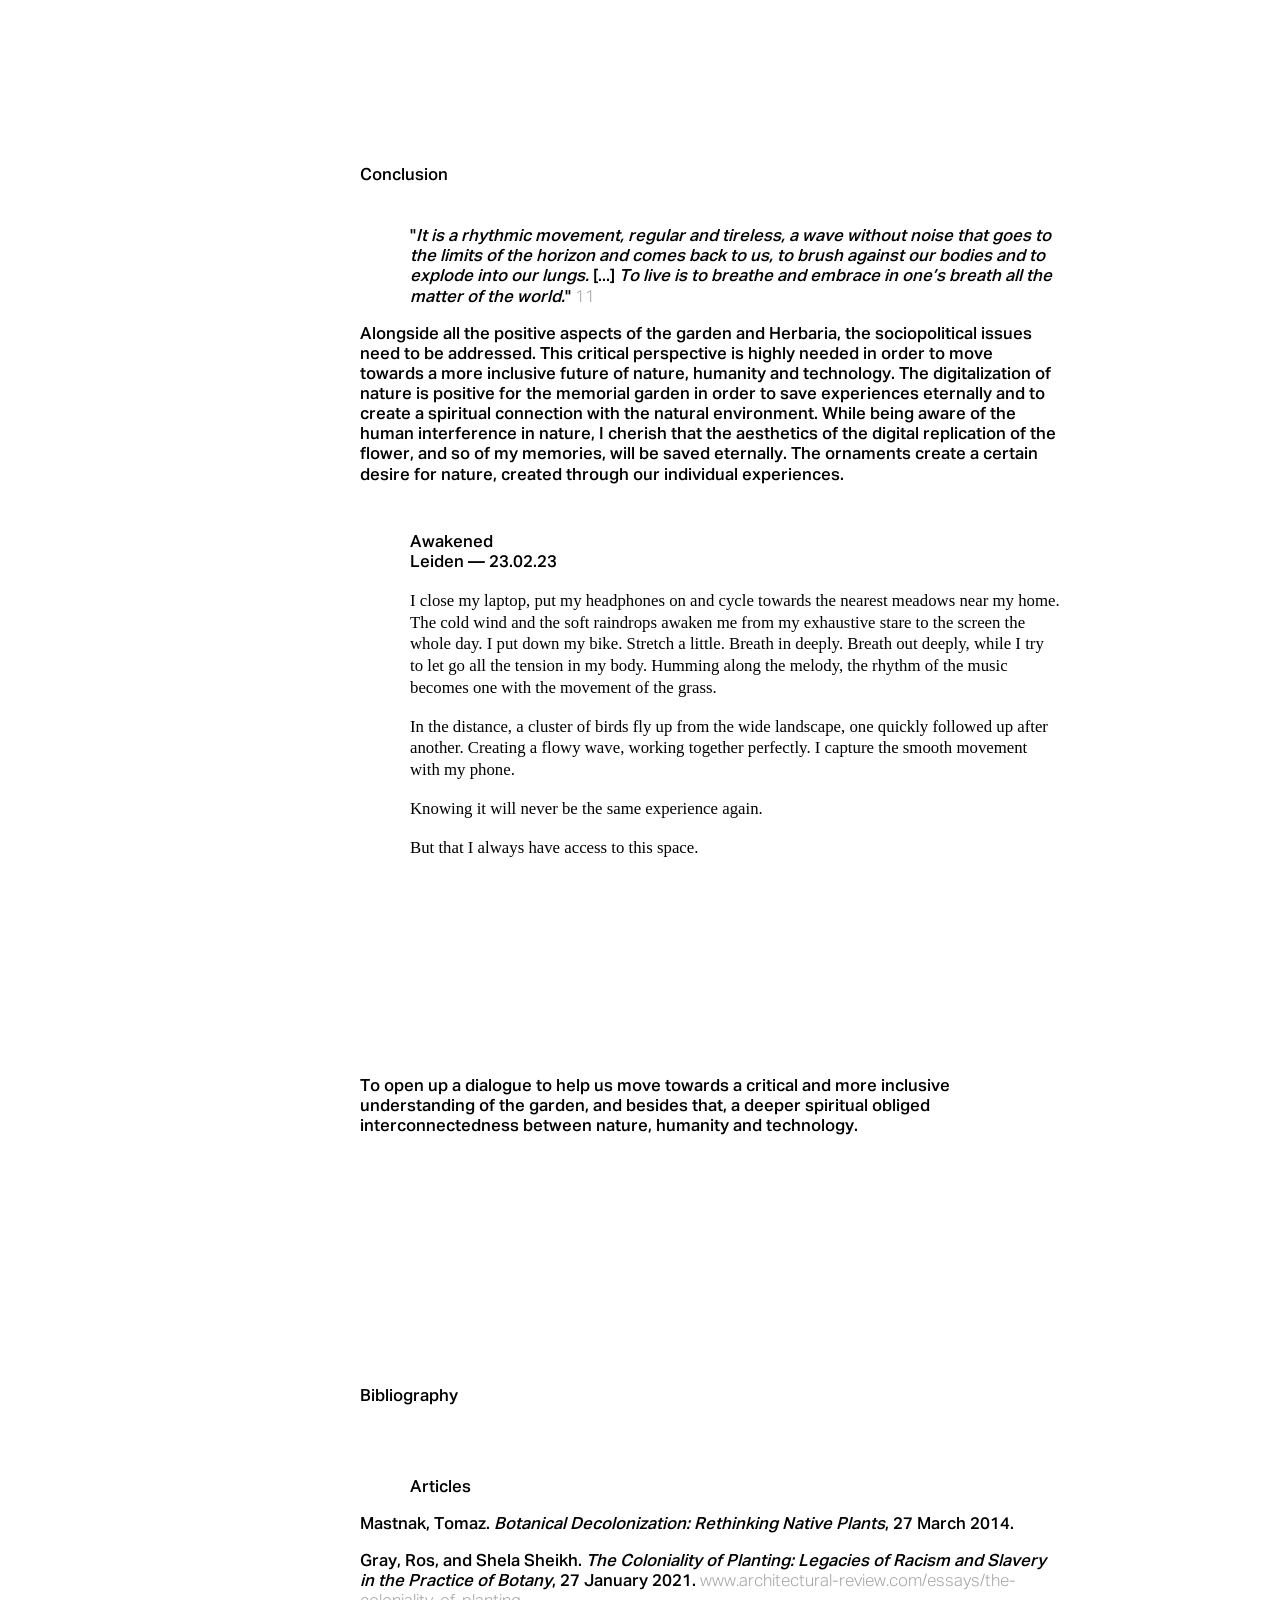
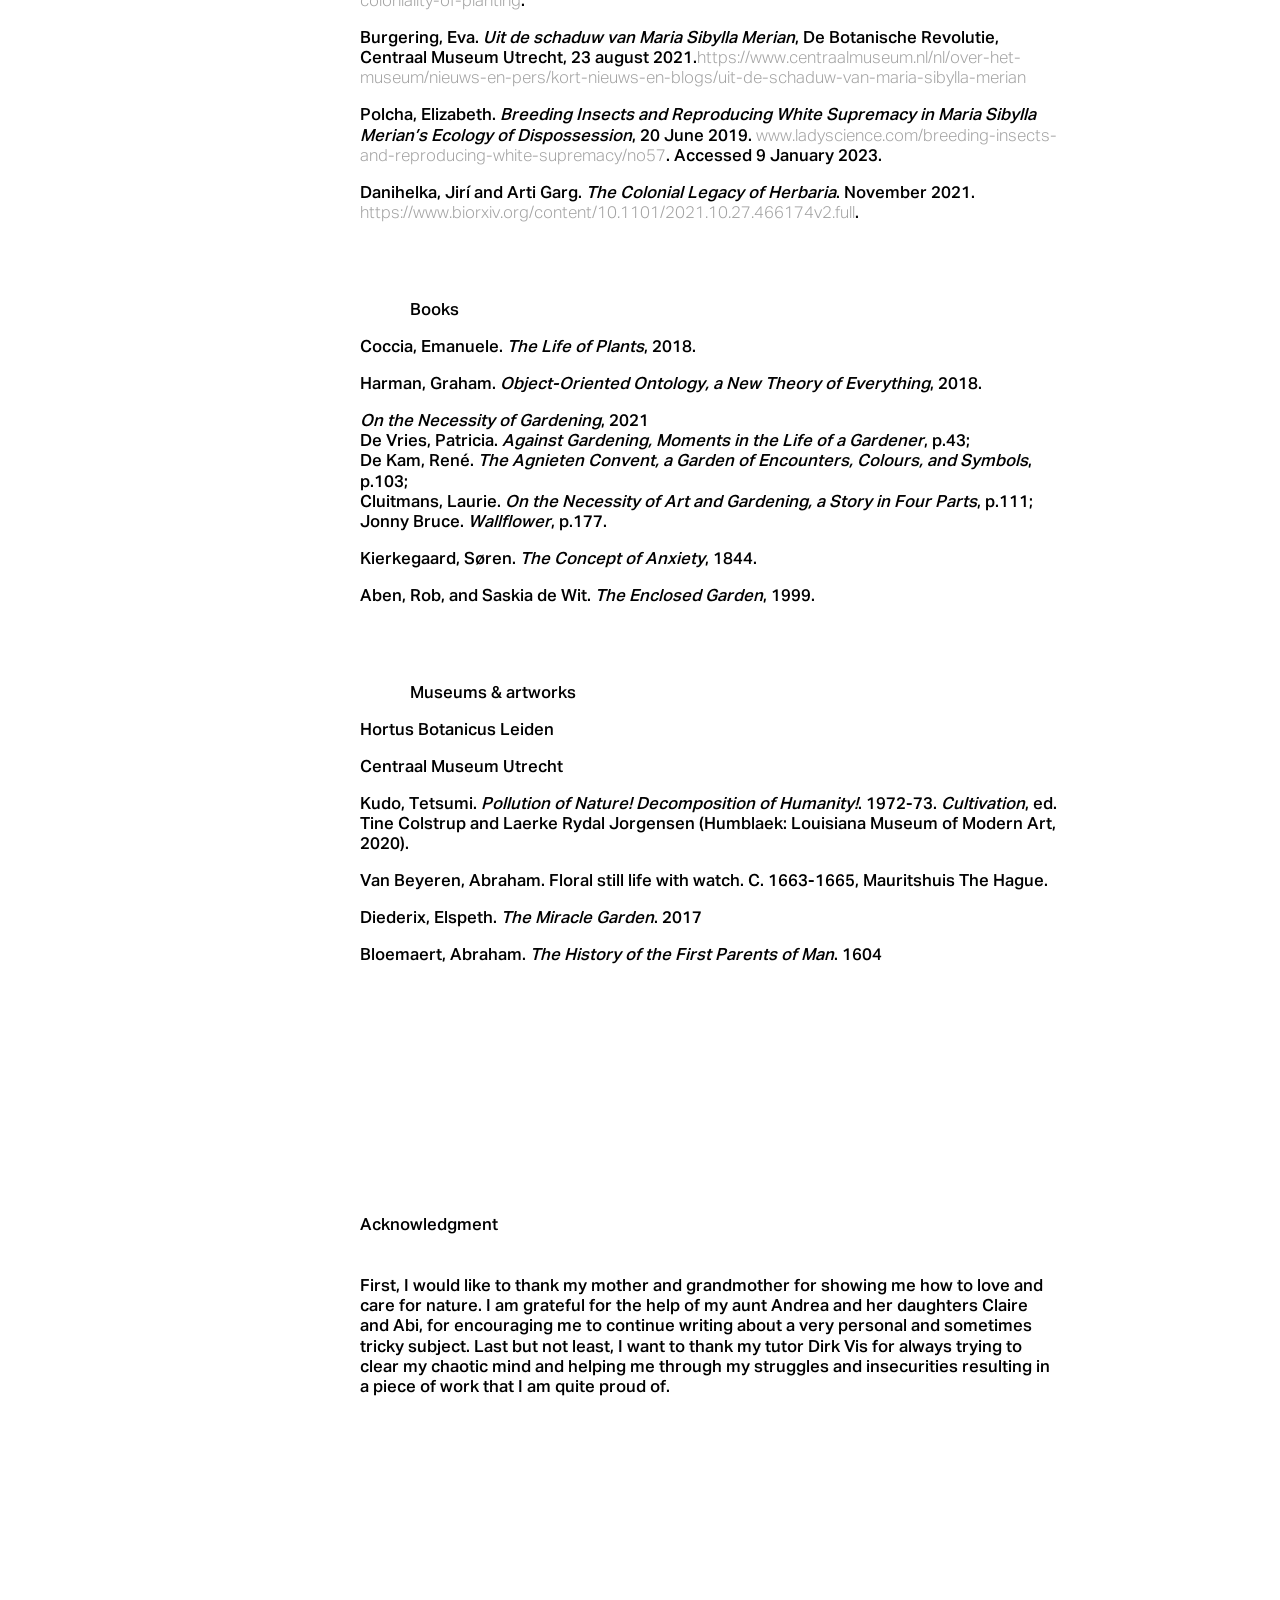
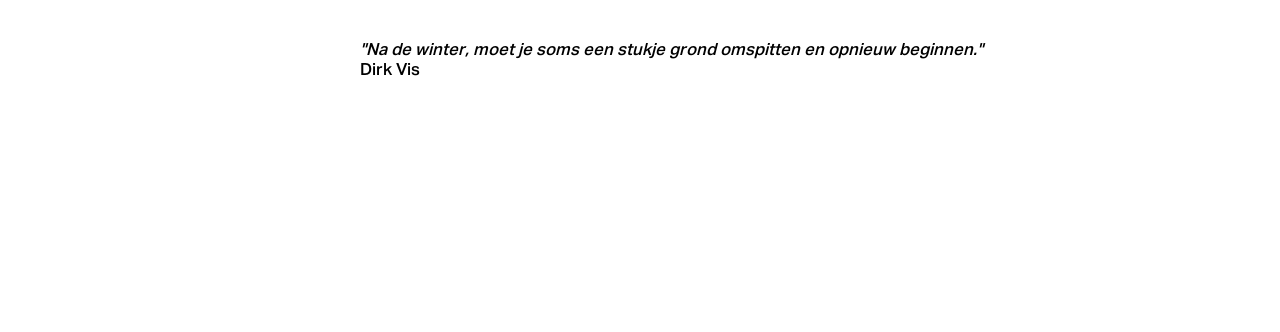
==== commit bd9b6a5e: "commit" ====
--- a/index.html
+++ b/index.html
@@ -89,15 +89,7 @@
 					<img class="img" src="content/HER_13-gr.jpg" alt="herbarium" width="100%" height="auto">
 				</div>
 				<div class="column">
-<<<<<<< HEAD
 					<img class="img" src="content/HER_14-gr.jpg" alt="herbarium" width="100%" height="auto">
-=======
-<<<<<<< HEAD
-					<img class="img" src="content/HER_14-gr.jpg" alt="herbarium" width="100%" height="auto">
-=======
-					<img class="img" src="content/HER_14-gr-3.jpg" alt="herbarium" width="100%" height="auto">
->>>>>>> 0bc7812eb37f958c550aa049ba45f4e4da120b1c
->>>>>>> 9ea90568e5f31773d0169b922558b2cd55c3ca99
 				</div>
 				<div class="column"> 
 					<img class="img" src="content/HER_15-gr.jpg" alt="herbarium" width="100%" height="auto">
--- a/assets/css/style.css
+++ b/assets/css/style.css
@@ -143,14 +143,7 @@
   /* margin-left: -550px; */
   position: fixed;
   font-size: 0.7rem;
-<<<<<<< HEAD
   font-weight: normal;
-=======
-<<<<<<< HEAD
-  font-weight: normal;
-=======
->>>>>>> 0bc7812eb37f958c550aa049ba45f4e4da120b1c
->>>>>>> 9ea90568e5f31773d0169b922558b2cd55c3ca99
   /* background-color: white; */
   top: 10px;
   /* left: 20px; */
@@ -186,14 +179,7 @@
   font-family: 'Aktiv-Medium';
   /* font-size: calc(18rem / 28); */
   font-size: 0.7rem;
-<<<<<<< HEAD
   font-weight: normal;
-=======
-<<<<<<< HEAD
-  font-weight: normal;
-=======
->>>>>>> 0bc7812eb37f958c550aa049ba45f4e4da120b1c
->>>>>>> 9ea90568e5f31773d0169b922558b2cd55c3ca99
   line-height: 1.3;
   /* color: black; */
 
@@ -510,15 +496,7 @@
 .modal-image figure figcaption p{
  text-align: center;
  color: #fff;
-<<<<<<< HEAD
  /* background-color: rgb(4, 76, 17); */
-=======
-<<<<<<< HEAD
- /* background-color: rgb(4, 76, 17); */
-=======
- background-color: rgb(4, 76, 17);
->>>>>>> 0bc7812eb37f958c550aa049ba45f4e4da120b1c
->>>>>>> 9ea90568e5f31773d0169b922558b2cd55c3ca99
 
 
  color: #000;
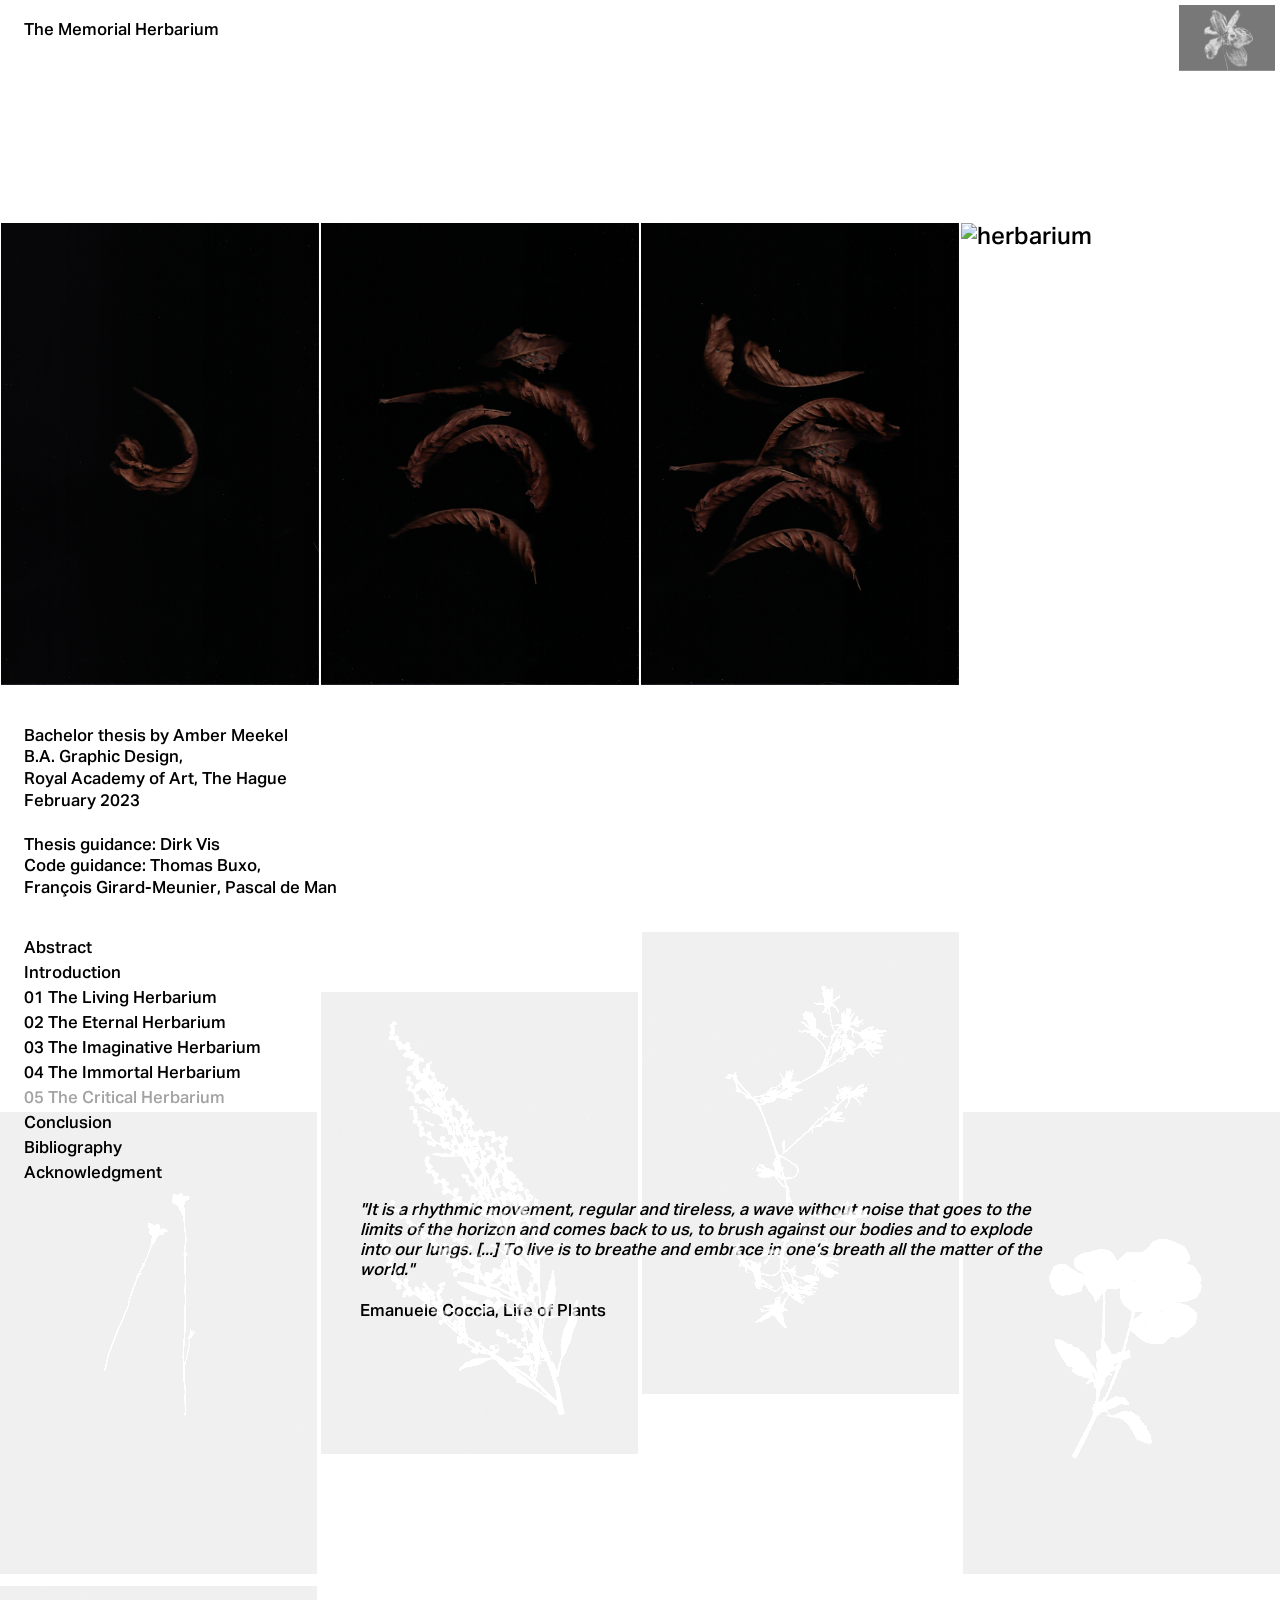
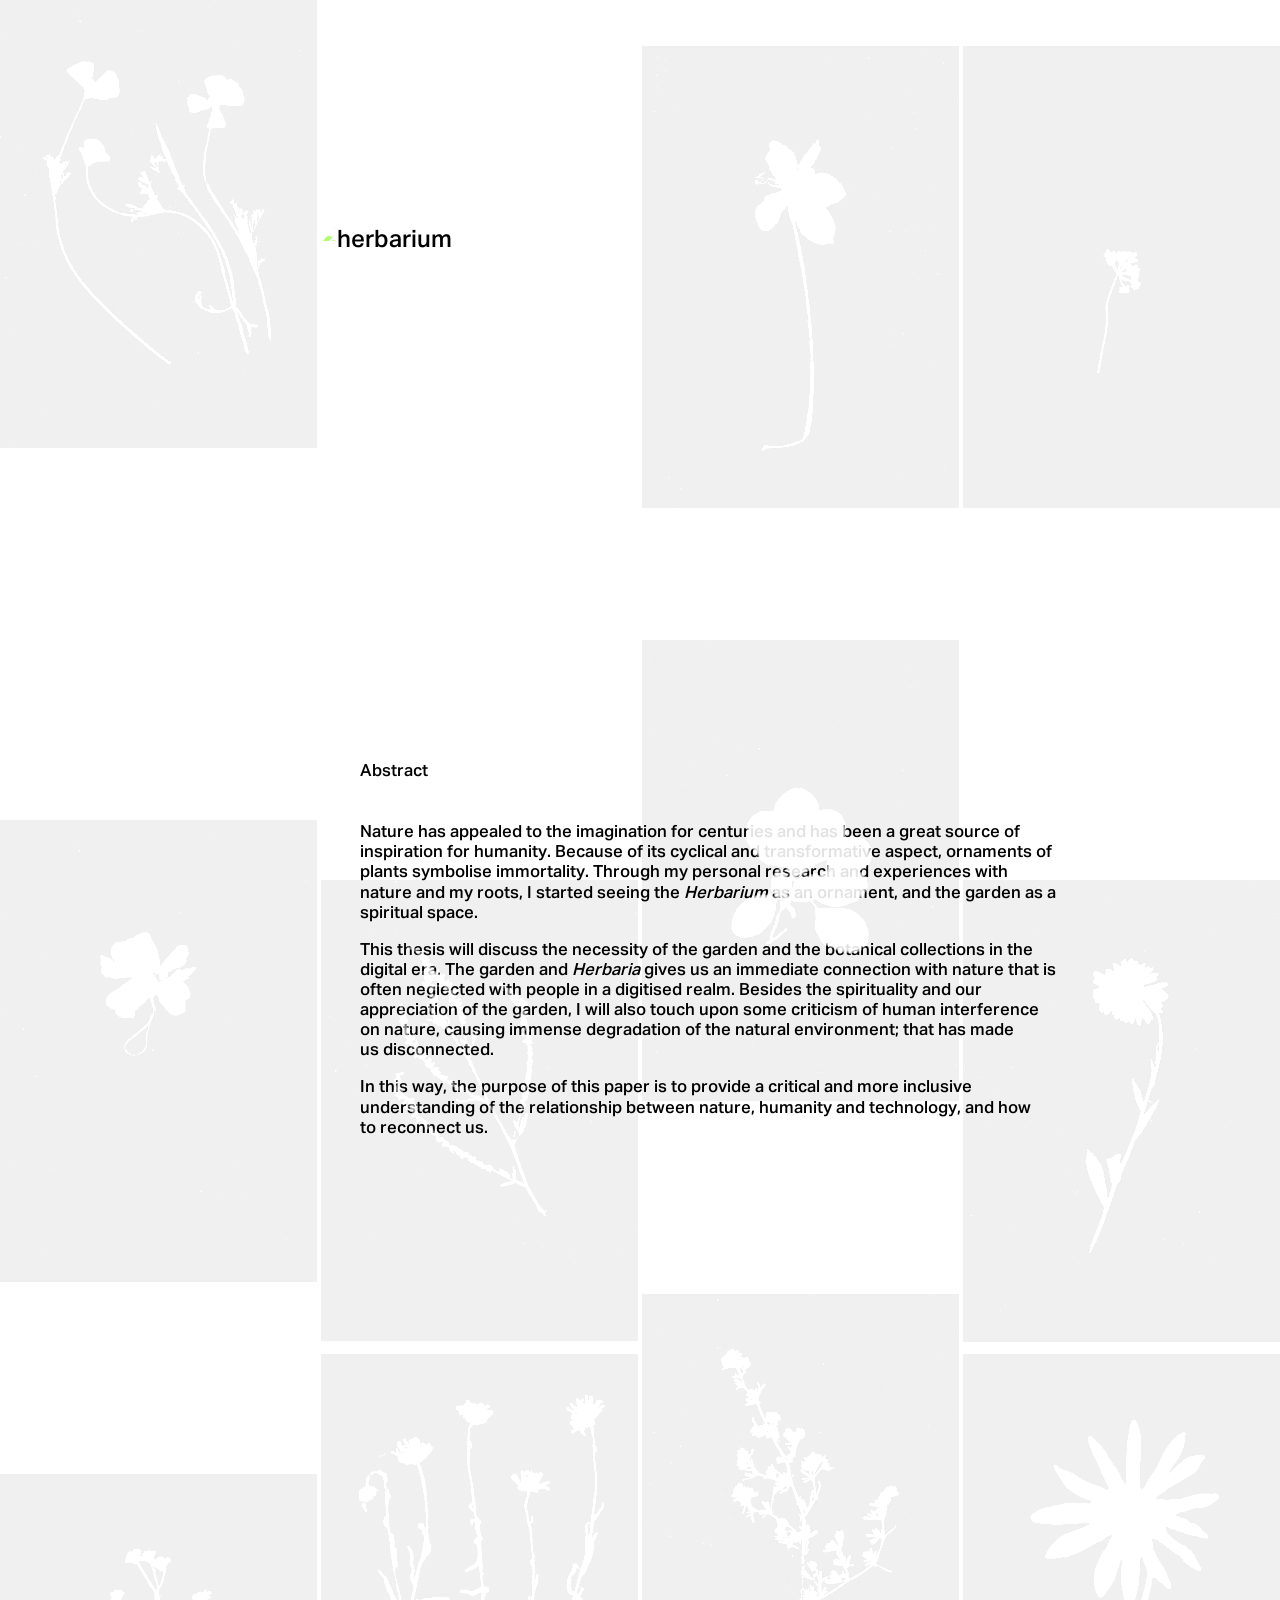
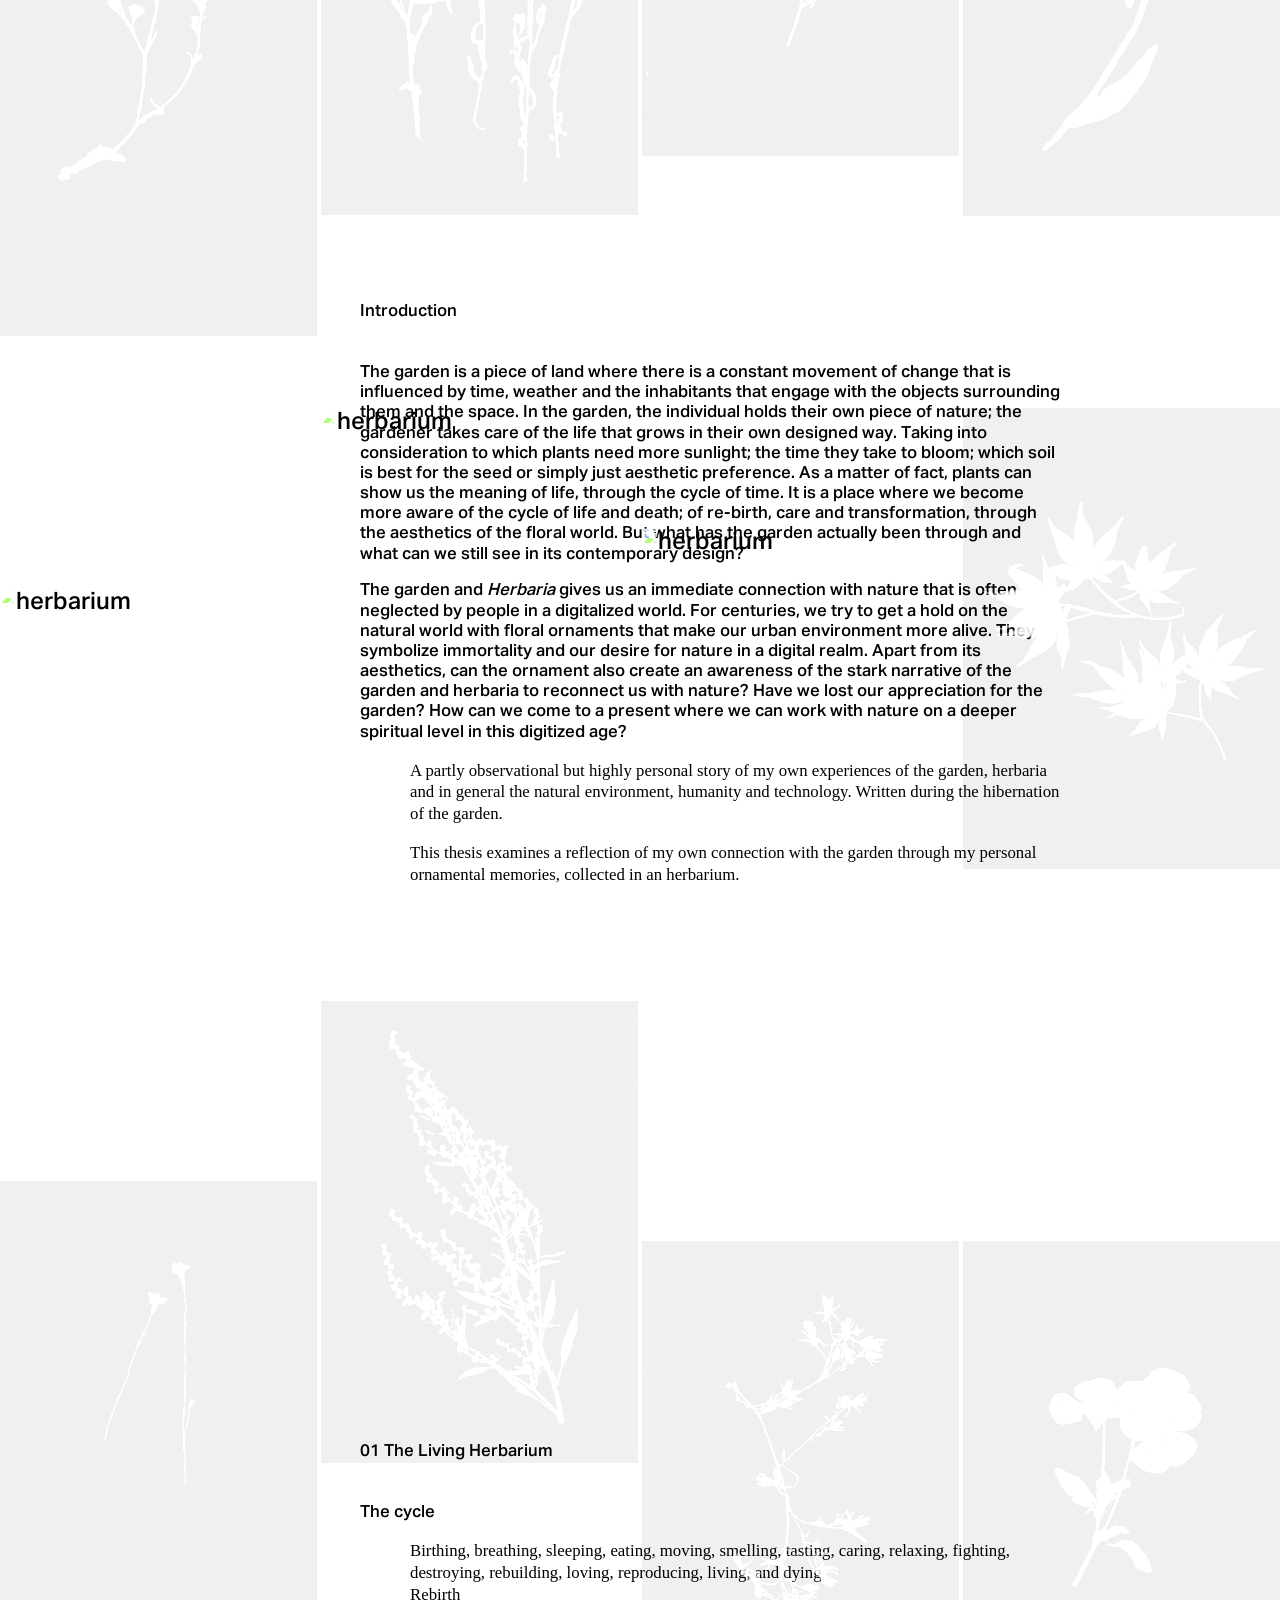
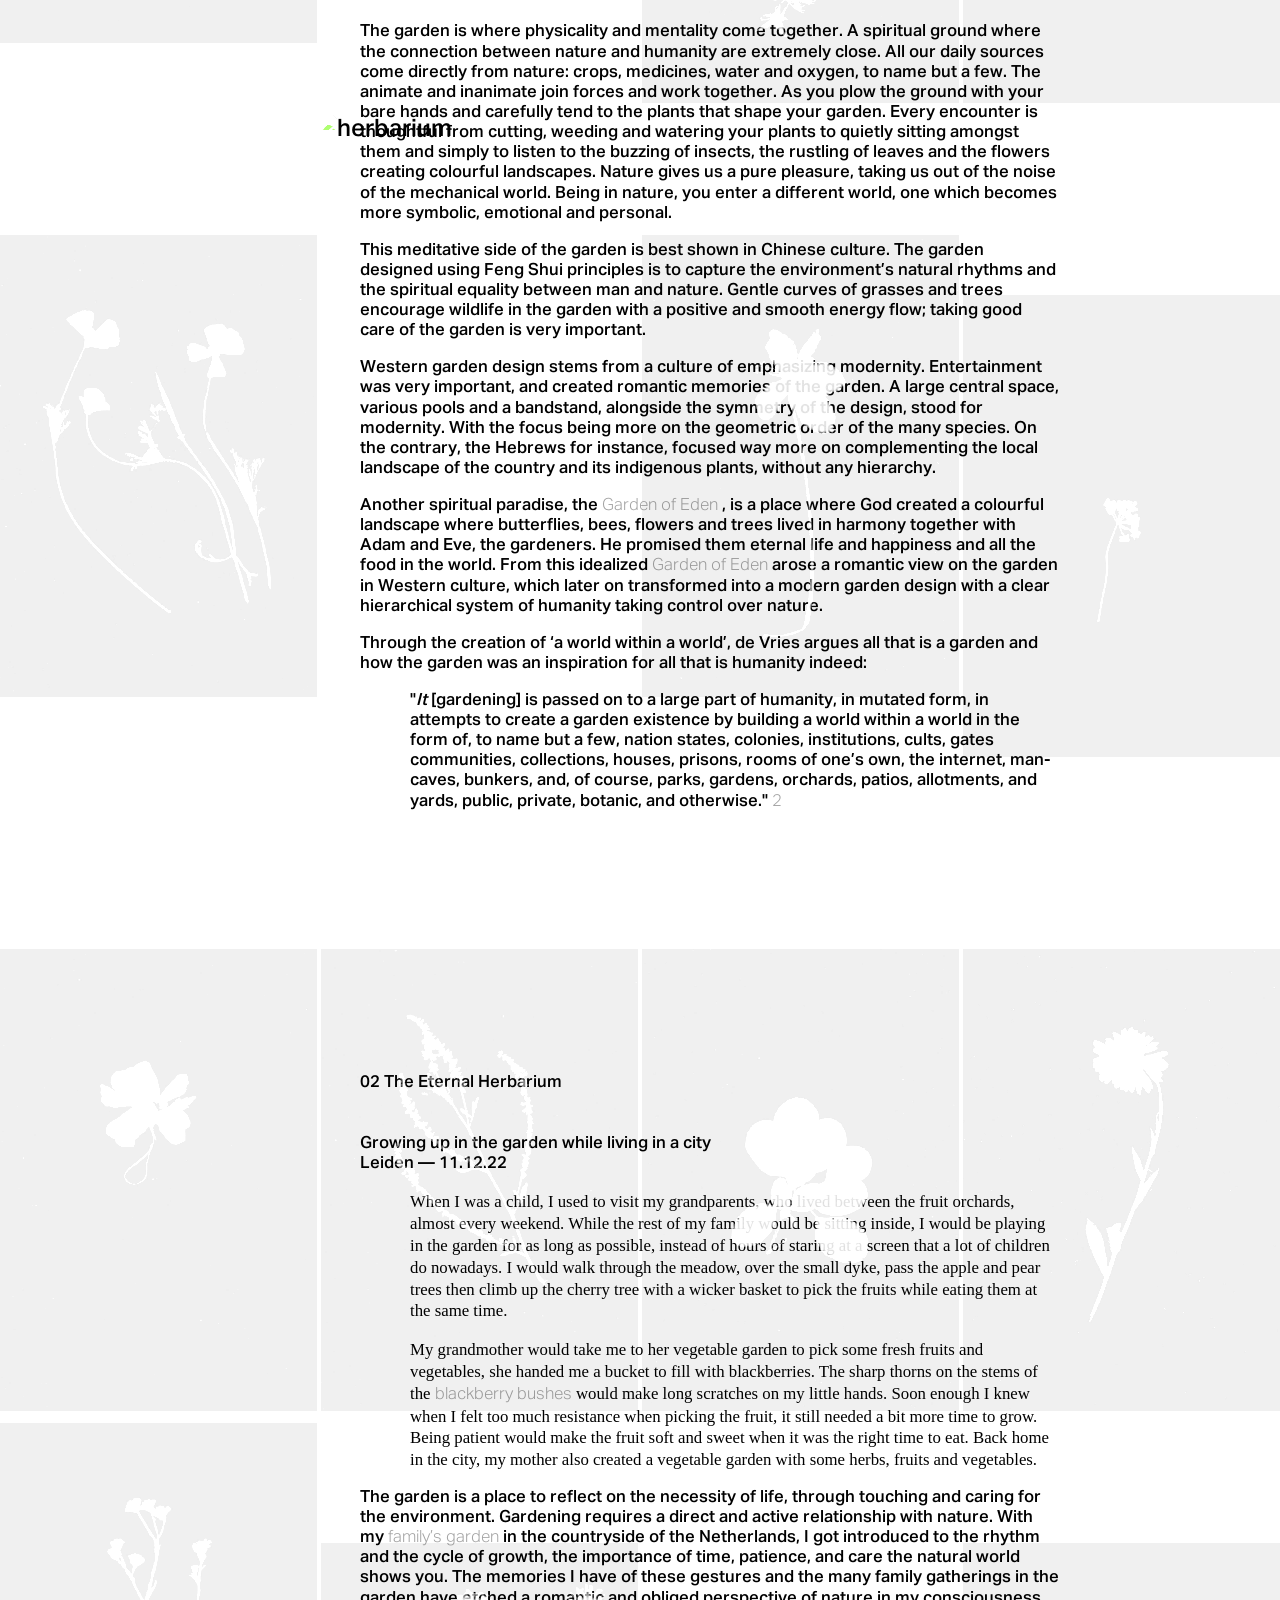
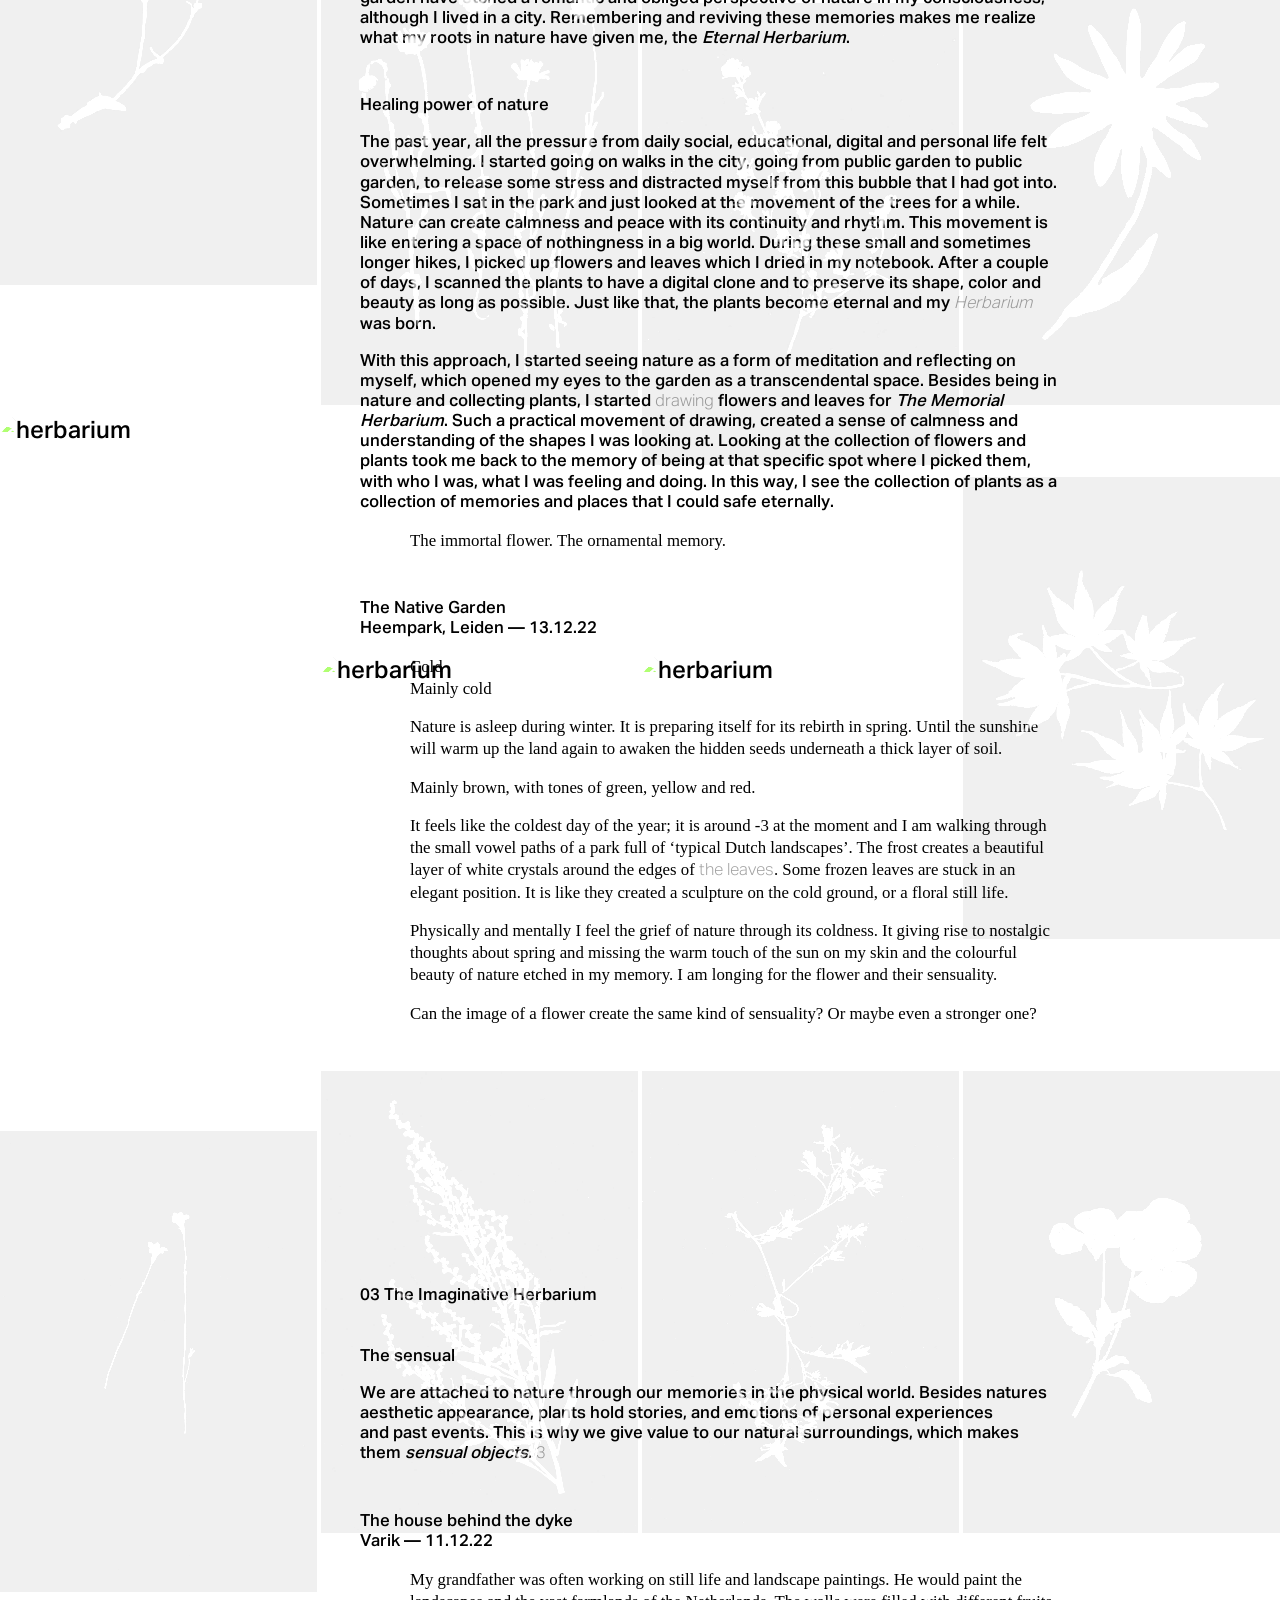
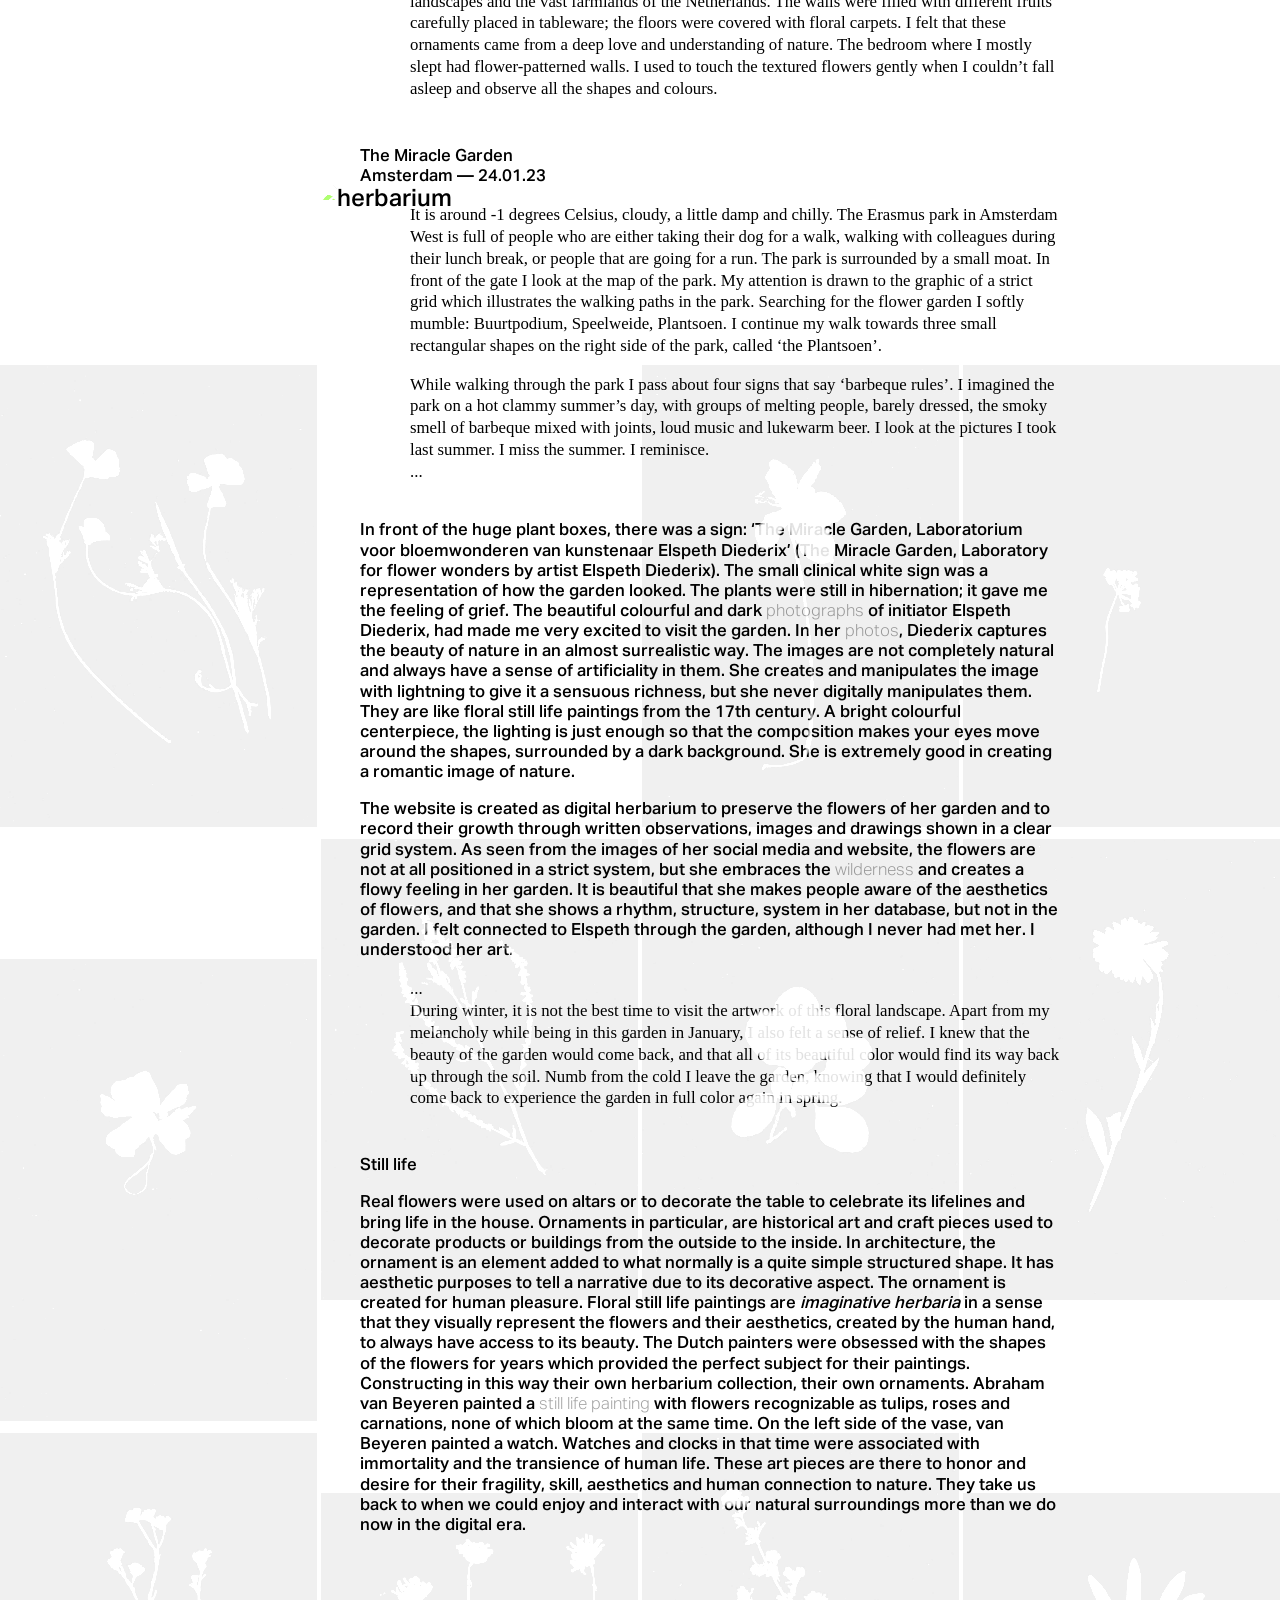
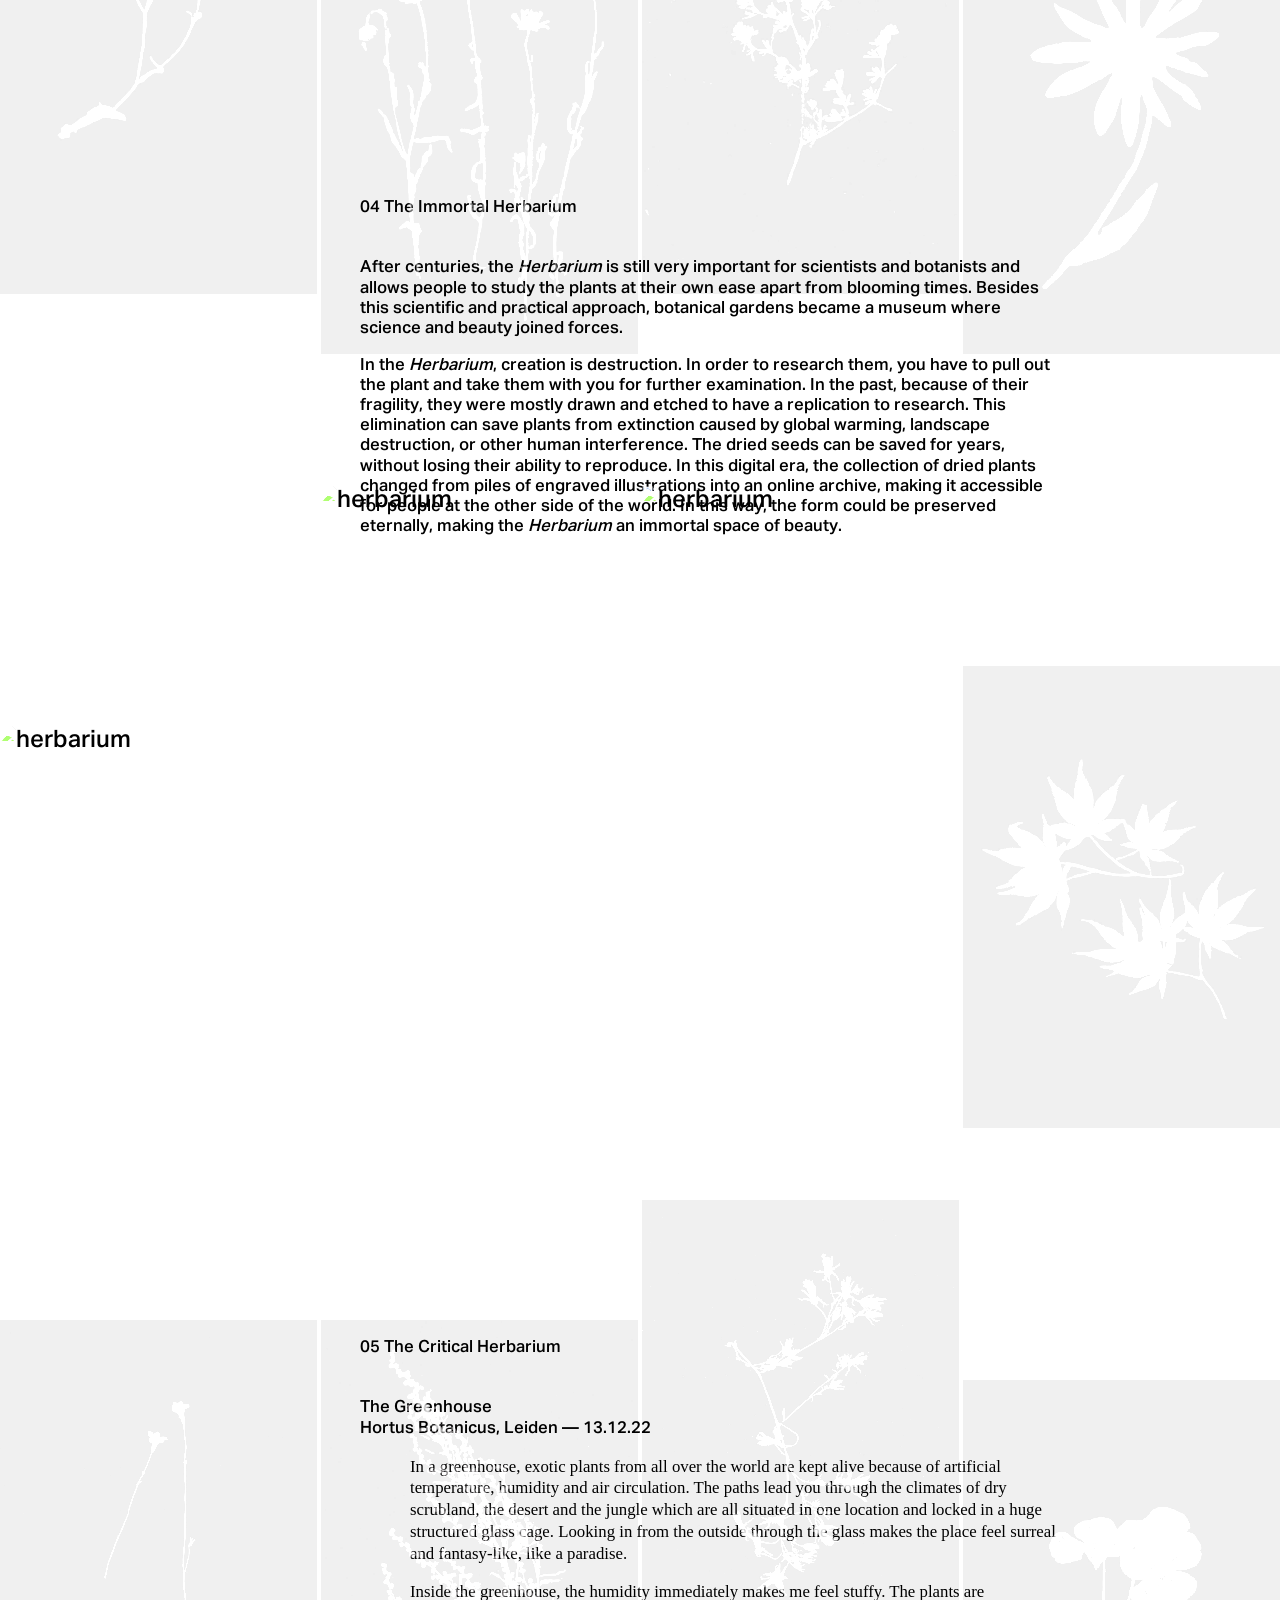
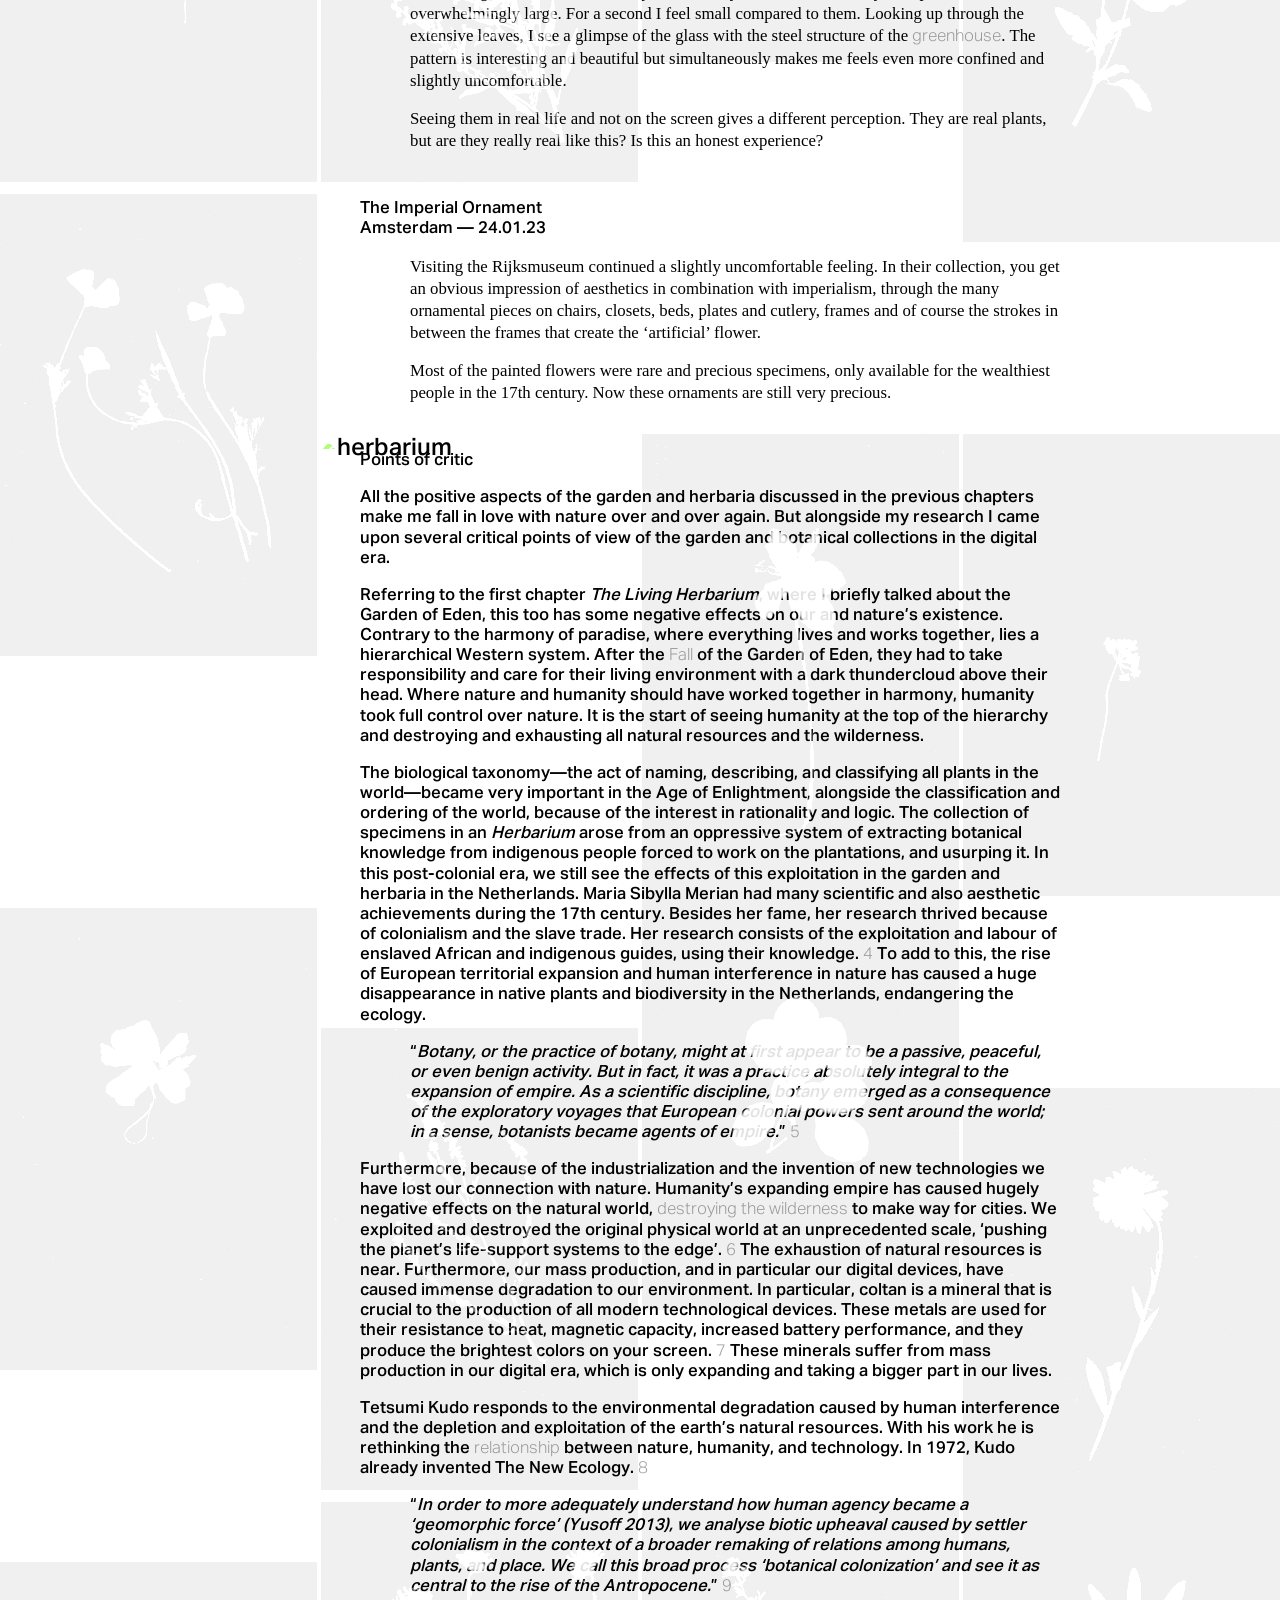
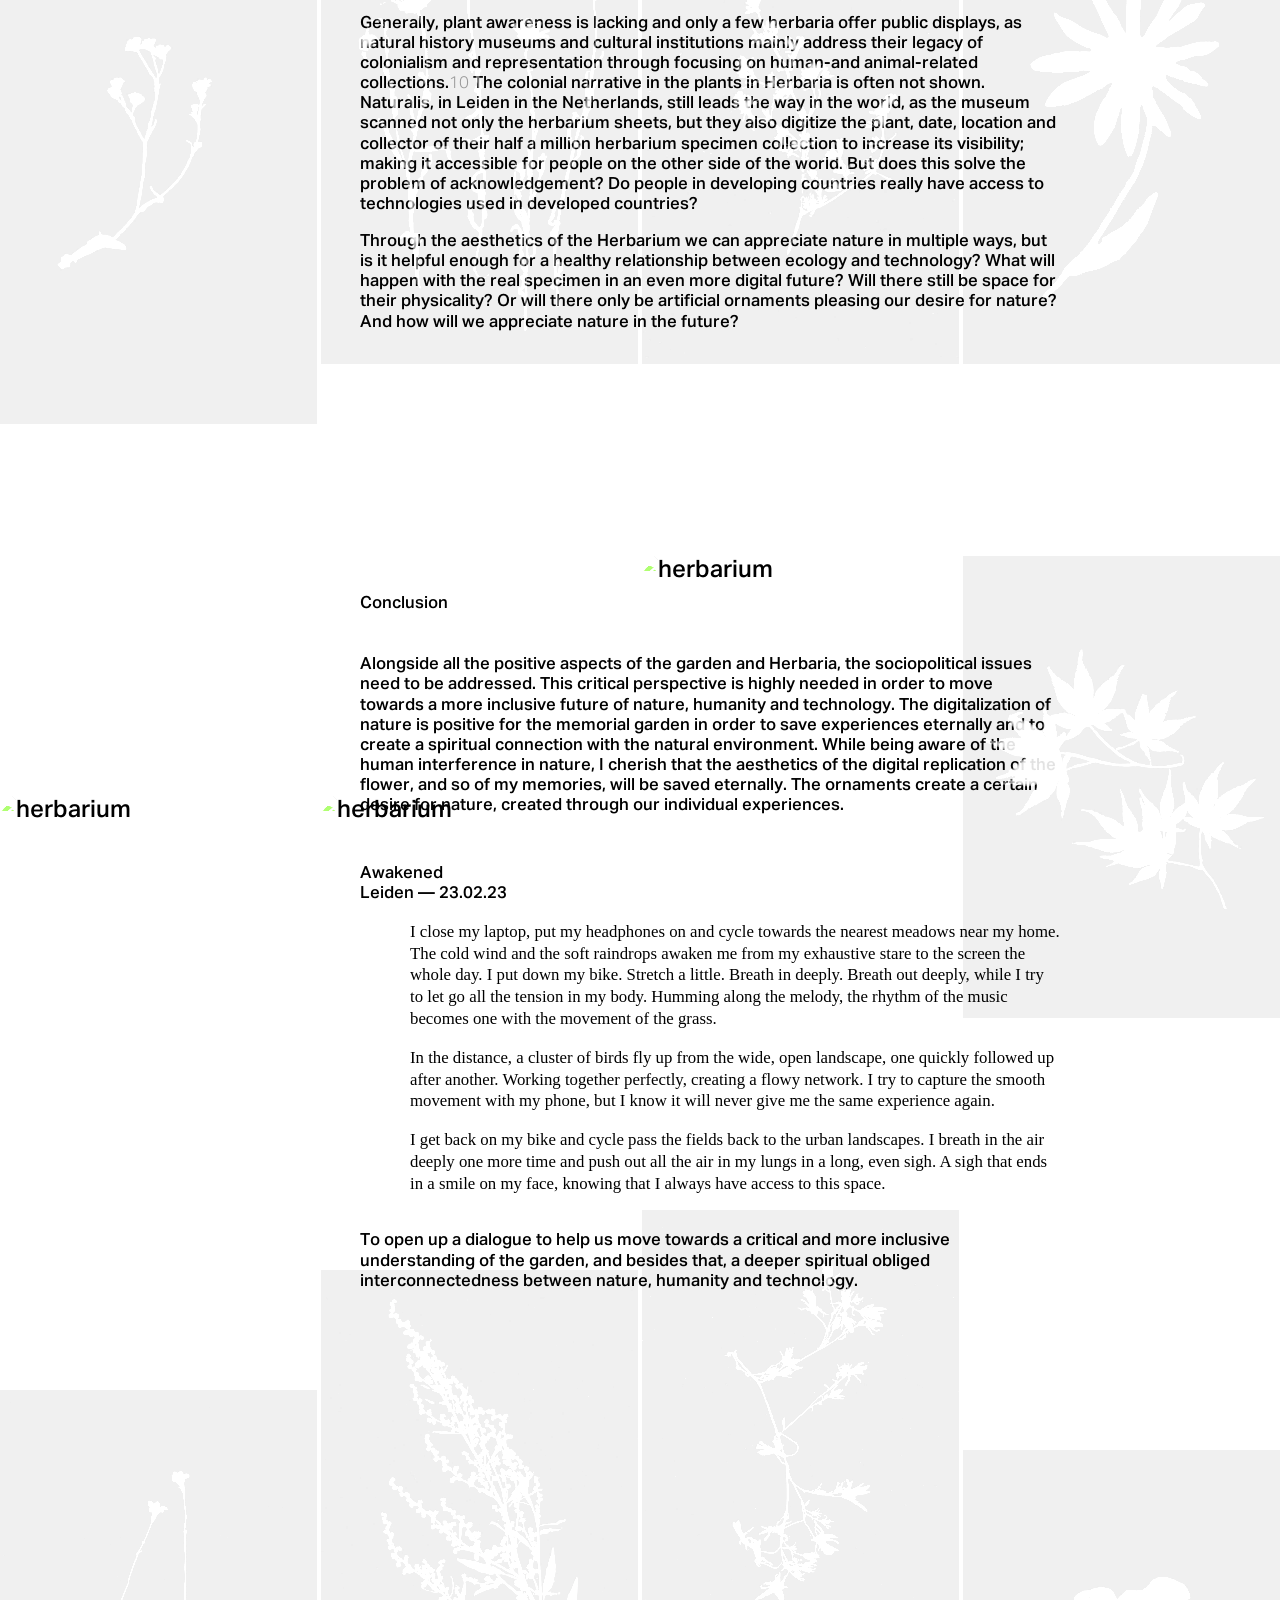
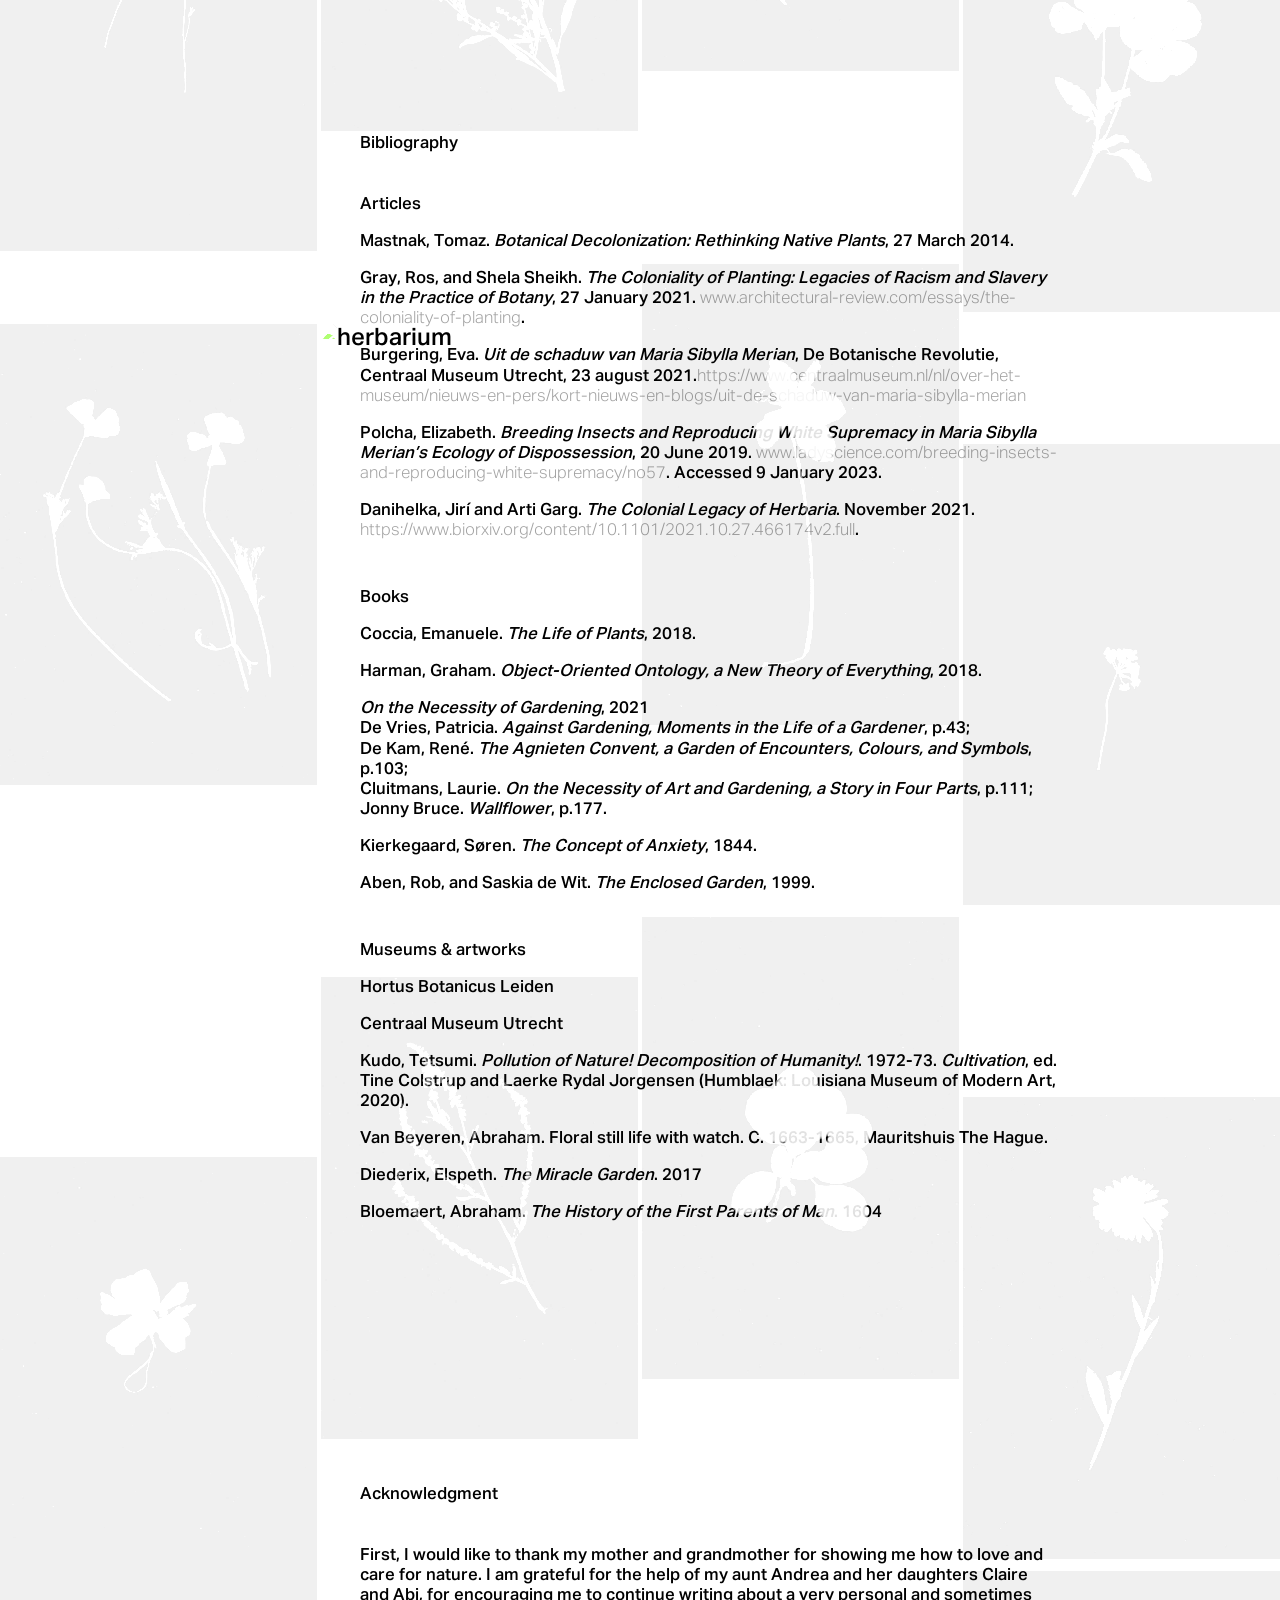
==== commit d6ba4f15: "commit" ====
--- a/index.html
+++ b/index.html
@@ -1,132 +1,131 @@
 <!DOCTYPE html>
 <html lang="en">
+
 <head>
-<meta charset="utf-8">
-<meta name="viewport" content="width=device-width,initial-scale=1.0">
-
-<!-- meta tags, fill them with website meta infos -->
-<meta name="description" content="Description of your web page" /> 
-<meta name="keywords" content="Keyword 1, Keyword 2, Keyword 3, Keyword 4, Keyword 5 ..."/> 
-<meta name="author" content="Name of the author/owner of the webpage's content" />
-
-<!-- favicons -->
-<!--
+	<meta charset="utf-8">
+	<meta name="viewport" content="width=device-width,initial-scale=1.0">
+
+	<!-- meta tags, fill them with website meta infos -->
+	<meta name="description" content="Description of your web page" />
+	<meta name="keywords" content="Keyword 1, Keyword 2, Keyword 3, Keyword 4, Keyword 5 ..." />
+	<meta name="author" content="Name of the author/owner of the webpage's content" />
+
+	<!-- favicons -->
+	<!--
 	very minimal use of favicon with a 512x512px .png favicon, 
 	use 'https://www.favicon-generator.org' to generate a more extensive favicon code 
 -->
-<link rel="icon" href="assets/images/favicon/favicon.png" sizes="32x32" />
-<link rel="icon" href="assets/images/favicon/favicon.png" sizes="192x192" />
-
-<!-- meta properties for social medias, twitter = twitter, og:... = facebook -->
-<meta name="twitter:card" content="summary_large_image">
-<meta name="twitter:title" content="Webpage title">
-<meta name="twitter:description" content="Description of your web page">
-<meta property="twitter:image:src" content="assets/images/imageforsocialmedias.jpg">
-<meta property="og:title" content="Webpage title" />
-<meta property="og:url" content="http://www.mywebsite.com/mywebpage" />
-<meta property="og:description" content="Description of your webpage" />
-<meta property="og:image" content="assets/images/imageforsocialmedias.jpg" />
-
-<!-- website title, visible in the browser window and on link sharing -->
-<title>The Memorial Herbarium</title>
-
-<!-- links for extensions and dependencies -->
-
-<!-- css -->
-<!-- normalize 'resets' some browser properties to make them look the same across browsers -->
-<link rel="stylesheet" href="assets/css/normalize.css">
-<link rel="stylesheet" href="assets/css/style.css?ver=1.0">
-
-<!-- js -->
-<script type="text/javascript" src="assets/js/jquery-3.6.0.min.js"></script>
-<script type="text/javascript" src="assets/js/script.js?ver=1.0"></script>
-    
+	<link rel="icon" href="assets/images/favicon/favicon.png" sizes="32x32" />
+	<link rel="icon" href="assets/images/favicon/favicon.png" sizes="192x192" />
+
+	<!-- meta properties for social medias, twitter = twitter, og:... = facebook -->
+	<meta name="twitter:card" content="summary_large_image">
+	<meta name="twitter:title" content="Webpage title">
+	<meta name="twitter:description" content="Description of your web page">
+	<meta property="twitter:image:src" content="assets/images/imageforsocialmedias.jpg">
+	<meta property="og:title" content="Webpage title" />
+	<meta property="og:url" content="http://www.mywebsite.com/mywebpage" />
+	<meta property="og:description" content="Description of your webpage" />
+	<meta property="og:image" content="assets/images/imageforsocialmedias.jpg" />
+
+	<!-- website title, visible in the browser window and on link sharing -->
+	<title>The Memorial Herbarium</title>
+
+	<!-- links for extensions and dependencies -->
+
+	<!-- css -->
+	<!-- normalize 'resets' some browser properties to make them look the same across browsers -->
+	<link rel="stylesheet" href="assets/css/normalize.css">
+	<link rel="stylesheet" href="assets/css/style.css?ver=1.0">
+
+	<!-- js -->
+	<!-- <script type="text/javascript" src="assets/js/jquery-3.6.0.min.js"></script> -->
+	<script type="text/javascript" src="assets/js/script.js?ver=1.0"></script>
+
 </head>
 
 
 <body>
 		
-	<div id="overlay" onclick="off()">
-		<div class="image-grid">
-			<div class="row">
-				<div class="column"> 
-					<img class="img" src="content/HER_01-gr.jpg" alt="herbarium" width="100%" height="auto">
-				</div>
-				<div class="column"> 
-					<img class="img" src="content/HER_02-gr.jpg" alt="herbarium" width="100%" height="auto">
-				</div>
-				<div class="column">
-					<img class="img" src="content/HER_03-gr.jpg" alt="herbarium" width="100%" height="auto">
-				</div>
-				<div class="column">
-					<img class="img" src="content/HER_04-gr-3.jpg" alt="herbarium" width="100%" height="auto">
-				</div>
-				<div class="column"> 
-					<img class="img" src="content/HER_05-gr.jpg" alt="herbarium" width="100%" height="auto">
-				</div>
-				<div class="column"> 
-					<img class="img" src="content/HER_06-gr.jpg" alt="herbarium" width="100%" height="auto">
-				</div>
-				<div class="column">
-					<img class="img" src="content/HER_07-gr.jpg" alt="herbarium" width="100%" height="auto">
-				</div>
-				<div class="column">
-					<img class="img" src="content/HER_08-gr.jpg" alt="herbarium" width="100%" height="auto">
-				</div>
-				<div class="column"> 
-					<img class="img" src="content/HER_09-gr.jpg" alt="herbarium" width="100%" height="auto">
-				</div>
-				<div class="column"> 
-					<img class="img" src="content/HER_10-gr.jpg" alt="herbarium" width="100%" height="auto">
-				</div>
-				<div class="column">
-					<img class="img" src="content/HER_11-gr.jpg" alt="herbarium" width="100%" height="auto">
-				</div>
-				<div class="column">
-					<img class="img" src="content/HER_12-gr.jpg" alt="herbarium" width="100%" height="auto">
-				</div>
-				<div class="column">
-					<img class="img" src="content/HER_13-gr.jpg" alt="herbarium" width="100%" height="auto">
-				</div>
-				<div class="column">
-					<img class="img" src="content/HER_14-gr.jpg" alt="herbarium" width="100%" height="auto">
-				</div>
-				<div class="column"> 
-					<img class="img" src="content/HER_15-gr.jpg" alt="herbarium" width="100%" height="auto">
-				</div>
-				<div class="column"> 
-					<img class="img" src="content/HER_16-gr.jpg" alt="herbarium" width="100%" height="auto">
-				</div>
-				<div class="column">
-					<img class="img" src="content/HER_17-gr.jpg" alt="herbarium" width="100%" height="auto">
-				</div>
-				<div class="column">
-					<img class="img" src="content/HER_18-gr.jpg" alt="herbarium" width="100%" height="auto">
-				</div>
-				<div class="column"> 
-					<img class="img" src="content/HER_19-gr.jpg" alt="herbarium" width="100%" height="auto">
-				</div>
-				<div class="column"> 
-					<img class="img" src="content/HER_20-gr.jpg" alt="herbarium" width="100%" height="auto">
-				</div>
+	<div id="overlay">
+		<div class="image-grid-2">
+			<div class="column-grid"> 
+				<img height="100px" src="content/HER_01-gr.jpg" alt="herbarium" >
+			</div>
+			<div class="column-grid"> 
+				<img src="content/HER_02-gr.jpg" alt="herbarium">
+			</div>
+			<div class="column-grid">
+				<img src="content/HER_03-gr.jpg" alt="herbarium">
+			</div>
+			<div class="column-grid">
+				<img src="content/HER_04-gr-3.jpg" alt="herbarium">
+			</div>
+			<div class="column-grid"> 
+				<img src="content/HER_05-gr.jpg" alt="herbarium">
+			</div>
+			<div class="column-grid"> 
+				<img src="content/HER_06-gr.jpg" alt="herbarium">
+			</div>
+			<div class="column-grid">
+				<img src="content/HER_07-gr.jpg" alt="herbarium">
+			</div>
+			<div class="column-grid">
+				<img src="content/HER_08-gr.jpg" alt="herbarium">
+			</div>
+			<div class="column-grid"> 
+				<img src="content/HER_09-gr.jpg" alt="herbarium">
+			</div>
+			<div class="column-grid"> 
+				<img src="content/HER_10-gr.jpg" alt="herbarium">
+			</div>
+			<div class="column-grid">
+				<img src="content/HER_11-gr.jpg" alt="herbarium">
+			</div>
+			<div class="column-grid">
+				<img src="content/HER_12-gr.jpg" alt="herbarium">
+			</div>
+			<div class="column-grid">
+				<img src="content/HER_13-gr.jpg" alt="herbarium">
+			</div>
+			<div class="column-grid">
+				<img src="content/HER_14-gr.jpg" alt="herbarium">
+			</div>
+			<div class="column-grid"> 
+				<img src="content/HER_15-gr.jpg" alt="herbarium">
+			</div>
+			<div class="column-grid"> 
+				<img src="content/HER_16-gr.jpg" alt="herbarium">
+			</div>
+			<div class="column-grid">
+				<img src="content/HER_17-gr.jpg" alt="herbarium">
+			</div>
+			<div class="column-grid">
+				<img src="content/HER_18-gr.jpg" alt="herbarium">
+			</div>
+			<div class="column-grid"> 
+				<img src="content/HER_19-gr.jpg" alt="herbarium">
+			</div>
+			<div class="column-grid"> 
+				<img src="content/HER_20-gr.jpg" alt="herbarium">
 			</div>
 		</div>
 		<!-- <div id="text">Overlay Text</div> -->
 	  </div>
-	  
-	  <div style="padding:20px">
-		<button class="button" onclick="on()">
+
+	<div style="padding:20px">
+		<button class="button">
 			<img src="content/img-button-pos.jpg" alt="herbarium" width="100%" height="auto">
 		</button>
-	  </div>
+	</div>
 
 
 	<div class="image-grid">
 		<div class="row">
-			<div class="column"> 
+			<div class="column">
 				<img class="img" src="content/image_12.jpg" alt="herbarium" width="100%" height="auto">
 			</div>
-			<div class="column"> 
+			<div class="column">
 				<img class="img" src="content/image_11.jpg" alt="herbarium" width="100%" height="auto">
 			</div>
 			<div class="column">
@@ -154,7 +153,6 @@
 
 	<div class="page-wrapper">
 
-		
 
 		<header>
 
@@ -168,200 +166,270 @@
 				Thesis guidance: Dirk Vis <br />
 				Code guidance: Thomas Buxo, <br />
 				François Girard-Meunier, Pascal de Man
-				</h3>
-	
-				<!-- <button class="img-btn" data-link-id="img-btn" href="content/img-button-pos.jpg"></button> -->
-	
-				<nav>
-					<ul>
-						<li class="sidenav">
-							<a href="#abstract">Abstract</a>
-							<a href="#introduction">Introduction</a>
-							<a href="#chapter-1">01 The Living Herbarium</a>
-							<a href="#chapter-2">02 The Eternal Herbarium</a>
-							<a href="#chapter-3">03 The Imaginative Herbarium</a>
-							<a href="#chapter-4">04 The Immortal Herbarium</a>
-							<a href="#chapter-5">05 The Critical Herbarium</a>
-							<a href="#conclusion">Conclusion</a>
-							<a href="#bibliography">Bibliography</a>
-							<a href="#acknowledgment">Acknowledgment</a>
-						</li>
-					</ul>
-				</nav>
+			</h3>
+
+			<!-- <button class="img-btn" data-link-id="img-btn" href="content/img-button-pos.jpg"></button> -->
+
+			<nav>
+				<ul>
+					<li class="sidenav">
+						<a href="#abstract">Abstract</a>
+						<a href="#introduction">Introduction</a>
+						<a href="#chapter-1">01 The Living Herbarium</a>
+						<a href="#chapter-2">02 The Eternal Herbarium</a>
+						<a href="#chapter-3">03 The Imaginative Herbarium</a>
+						<a href="#chapter-4">04 The Immortal Herbarium</a>
+						<a href="#chapter-5">05 The Critical Herbarium</a>
+						<a href="#conclusion">Conclusion</a>
+						<a href="#bibliography">Bibliography</a>
+						<a href="#acknowledgment">Acknowledgment</a>
+					</li>
+				</ul>
+			</nav>
 		</header>
-		
+
 		<div class="navigation">
-			
+
 		</div>
 
 		<main>
-		
+
 			<!-- <p class="subtitle">
 				<em>"Na de winter, moet je soms een stukje grond omspitten en opnieuw beginnen."</em> <br /> Dirk Vis
 			</p> -->
+
+			<article>
+
+
+				<p>
+					<em>"It is a rhythmic movement, regular and tireless, a wave without noise that goes to the limits of the horizon and comes back to us, to brush against our bodies and to explode into our lungs. [...] To live is to breathe and embrace in one’s breath all the matter of the world."</em> <br /><br /> Emanuele Coccia, Life of Plants
+				</p>
 	
-			
-<article id="abstract">
-
-	<h2 class="blijft-plakken">Abstract</h2>
-
-	<p>
-		Nature has appealed to the imagination for centuries and has been a great source of inspiration for humanity. Because of its cyclical and transformative aspect, ornaments of plants symbolise immortality. Through my personal research and experiences with nature and my roots, I started seeing the <em>Herbarium</em> as an ornament, and the garden as a <nobr>spiritual space.</nobr>
-	</p>
-
-
-	<p>
-		This thesis will discuss the necessity of the garden and the botanical collections in the digital era. The garden and <em>Herbaria</em> gives us an immediate connection with nature that is often neglected with people in a digitised realm. Besides the spirituality and our appreciation of the garden, I will also touch upon some criticism of human interference <nobr>on nature,</nobr> causing immense degradation of the natural environment; that has made <nobr>us disconnected.</nobr>
-	</p>
-
-	<p>
-		In this way, the purpose of this paper is to provide a critical and more inclusive understanding of the relationship between nature, humanity and technology, and how <nobr>to reconnect us.</nobr>
-	</p>
-
-	<p>
-		Keywords:<br />
-		Ecology, spirituality, immortality, memories, ornaments, technology.
-	</p>
-	<!-- <hr> -->
-</article>
-
-
-<article id="introduction">
-	<h2 class="blijft-plakken">Introduction</h2>
-
-
-			<p>
-				The garden is a piece of land where there is a constant movement of change that is influenced by time, weather and the inhabitants that engage with the objects surrounding them and the space. In the garden, the individual holds their own piece of nature; the gardener takes care of the life that grows in their own designed way. Taking into consideration to which plants need more sunlight; the time they take to bloom; which soil is best for the seed or simply just aesthetic preference. As a matter of fact, plants can show us the meaning of life, through the cycle of time. It is a place where we become more aware of the cycle of life or ofand death; of re-birth, care and transformation, through the aesthetics of the floral world. But what has the garden actually been through and what can we still see in its contemporary design? 
-			</p>
-
-	
-			<!-- <img class="drawing" src="content/DRA_02.png" alt="herbarium"> -->
-
-			<p>
-				The garden and <em>Herbaria</em> gives us an immediate connection with nature that is often neglected with by people in a digitalized world. Since For centuries, we try to get a hold on onf the natural world with floral ornaments that make our urban environment more alive. They symbolize symbolisesymbolize immortality and our desire for nature in a digital realm. Apart from its aesthetics, can the ornament also create an awareness of the stark narrative of the garden and herbaria to reconnect us with nature? Have we lost our appreciation for the garden? How can we come to a present where we can work with nature on a deeper spiritual level in this digitized age?
-			</p>
-
-			
-
-				<p class="observation">
-					A partly observational but highly personal story of my own experiences of the garden, herbaria and in general the natural environment, humanity and technology. Written during the hibernation of the garden.
-					
-				</p>
-	
-				<p class="observation">
-					This thesis examines a reflection of my own connection with the garden through my personal ornamental memories, collected in an herbarium.
-				</p>
-
-		
-		</article>
-
-		<article  id="chapter-1">
-
-			<h2 class="blijft-plakken">01 The Living Herbarium</h2>
-
-			<p class="subtitle">
-				The cycle
-			</p>
-
-			<p class="observation">
-				Birthing, breathing, sleeping, eating, moving, smelling, tasting, caring, relaxing, fighting, destroying, rebuilding, loving, reproducing, living, and dying <br /> Rebirth
-			</p>
-			
-			<p>
-				The garden is where physicality and mentality come together. A spiritual ground where the connection between nature and humanity are extremely close. All our daily sources come directly from nature: crops, medicines, water and oxygen, to name but a few. The animate and inanimate join forces and work together. As you plow the ground with your bare hands and carefully tend to the plants that shape your garden. Every encounter is thoughtful from cutting, weeding and watering your plants to quietly sitting amongst them and simply to listen to the buzzing of insects, the rustling of leaves and the flowers creating colourful landscapes. Nature gives us a pure pleasure, taking us out of the noise of the mechanical world. Being in nature, you enter a different world, one which becomes more symbolic, emotional and personal.
-			</p>
-
-
-			<p>
-				This meditative side of the garden is best shown in Chinese culture. The garden designed using Feng Shui principles is to capture the environment’s natural rhythms and the spiritual equality between man and nature. Gentle curves of grasses and trees encourage wildlife in the garden with a positive and smooth energy flow; taking good care of the garden is very important.
-			</p>
-
-			<p>
-				Western garden design stems from a culture of emphasizing modernity. Entertainment was very important, and created romantic memories of the garden. A large central space, various pools and a bandstand, alongside the symmetry of the design, stood for modernity. With the focus being more on the geometric order of the many species. On the contrary, the Hebrews for instance, focused way more on complementing the local landscape of the country and its indigenous plants, without any hierarchy.
-			</p>
-
-			<p>
-				Another spiritual paradise, the 
+			</article>
+			<article id="abstract">
+
+				<h2 class="blijft-plakken">Abstract</h2>
+
+				<p>
+					Nature has appealed to the imagination for centuries and has been a great source of inspiration for
+					humanity. Because of its cyclical and transformative aspect, ornaments of plants symbolise
+					immortality. Through my personal research and experiences with nature and my roots, I started seeing
+					the <em>Herbarium</em> as an ornament, and the garden as a <nobr>spiritual space.</nobr>
+				</p>
+
+
+				<p>
+					This thesis will discuss the necessity of the garden and the botanical collections in the digital
+					era. The garden and <em>Herbaria</em> gives us an immediate connection with nature that is often
+					neglected with people in a digitised realm. Besides the spirituality and our appreciation of the
+					garden, I will also touch upon some criticism of human interference <nobr>on nature,</nobr> causing
+					immense degradation of the natural environment; that has made <nobr>us disconnected.</nobr>
+				</p>
+
+				<p>
+					In this way, the purpose of this paper is to provide a critical and more inclusive understanding of
+					the relationship between nature, humanity and technology, and how <nobr>to reconnect us.</nobr>
+				</p>
+
+				<!-- <p>
+					Keywords:<br />
+					Ecology, spirituality, immortality, memories, ornaments, technology.
+				</p> -->
 				
-				<a class="to-modal-image" data-link-id="image-01" href="content/image_01.jpg" title="Image 01">Garden of Eden</a>
-				
-				
-				, is a place where God created a colourful landscape where butterflies, bees, flowers and trees lived in harmony together with Adam and Eve, the gardeners. He promised them eternal life and happiness and all the food in the world. From this idealized
-				
-				<a class="to-modal-image" data-link-id="note-01" title="Note 1">Garden of Eden</a>
-				
-				arose a romantic view on the garden in Western culture, which later on transformed into a modern garden design with a clear hierarchical system of humanity taking control over nature.
-			</p>
-
-			<div data-target-id="image-01" class="modal-image is-hidden">
-
-				<figure>
-
-					<img src="content/image_01.jpg" width="100%" height="auto">
-
-					<figcaption><p>Adam and Eve before the Tree of Knowledge (The History of the First Parents of Man). 1604, engraving, 27.5 x 19.7 cm. Courtesy Centraal Museum, Utrecht.</p></figcaption>
-
-				</figure>
-
-			</div>
-
-			<div data-target-id="note-01" class="modal-image is-hidden">
-
-				<figure>
-
-					<figcaption><p>‘<em>A gardener gathers, grows, and keeps organisms, and with them builds a world within a world. Seen this way, gardening is a redemptive act and offers a miniature model or reincarnation of the idealized lost Garden of Eden.</em>’ 
-						
-						<a class="to-modal-image" data-link-id="footnote-1" title="Footnote 1">1</a>
-						</p></figcaption>
-
-				</figure>
-
-			</div>
-
-			<div data-target-id="footnote-1" class="modal-image is-hidden">
-
-				<figure>
-
-					<figcaption><p>1. De Vries, Patricia. “Against Gardening, Moments in the Life of a Gardener”, On the Necessity of Gardening, 2021, p. 45.</p></figcaption>
-
-				</figure>
-
-			</div>
-
-			<!-- <p class="note">
+			</article>
+
+
+			<article id="introduction">
+				<h2 class="blijft-plakken">Introduction</h2>
+
+
+				<p>
+					The garden is a piece of land where there is a constant movement of change that is influenced by
+					time, weather and the inhabitants that engage with the objects surrounding them and the space. In
+					the garden, the individual holds their own piece of nature; the gardener takes care of the life that
+					grows in their own designed way. Taking into consideration to which plants need more sunlight; the
+					time they take to bloom; which soil is best for the seed or simply just aesthetic preference. As a
+					matter of fact, plants can show us the meaning of life, through the cycle of time. It is a place
+					where we become more aware of the cycle of life and death; of re-birth, care and
+					transformation, through the aesthetics of the floral world. But what has the garden actually been
+					through and what can we still see in its contemporary design?
+				</p>
+
+
+				<!-- <img class="drawing" src="content/DRA_02.png" alt="herbarium"> -->
+
+				<p>
+					The garden and <em>Herbaria</em> gives us an immediate connection with nature that is often
+					neglected by people in a digitalized world. For centuries, we try to get a hold on
+					the natural world with floral ornaments that make our urban environment more alive. They symbolize immortality and our desire for nature in a digital realm. Apart from its
+					aesthetics, can the ornament also create an awareness of the stark narrative of the garden and
+					herbaria to reconnect us with nature? Have we lost our appreciation for the garden? How can we come
+					to a present where we can work with nature on a deeper spiritual level in this digitized age?
+				</p>
+
+
+
+				<p class="observation">
+					A partly observational but highly personal story of my own experiences of the garden, herbaria and
+					in general the natural environment, humanity and technology. Written during the hibernation of the
+					garden.
+
+				</p>
+
+				<p class="observation">
+					This thesis examines a reflection of my own connection with the garden through my personal
+					ornamental memories, collected in an herbarium.
+				</p>
+
+
+			</article>
+
+			<article id="chapter-1">
+
+				<h2 class="blijft-plakken">01 The Living Herbarium</h2>
+
+				<p class="subtitle">
+					The cycle
+				</p>
+
+				<p class="observation">
+					Birthing, breathing, sleeping, eating, moving, smelling, tasting, caring, relaxing, fighting,
+					destroying, rebuilding, loving, reproducing, living, and dying <br /> Rebirth
+				</p>
+
+				<p>
+					The garden is where physicality and mentality come together. A spiritual ground where the connection
+					between nature and humanity are extremely close. All our daily sources come directly from nature:
+					crops, medicines, water and oxygen, to name but a few. The animate and inanimate join forces and
+					work together. As you plow the ground with your bare hands and carefully tend to the plants that
+					shape your garden. Every encounter is thoughtful from cutting, weeding and watering your plants to
+					quietly sitting amongst them and simply to listen to the buzzing of insects, the rustling of leaves
+					and the flowers creating colourful landscapes. Nature gives us a pure pleasure, taking us out of the
+					noise of the mechanical world. Being in nature, you enter a different world, one which becomes more
+					symbolic, emotional and personal.
+				</p>
+
+
+				<p>
+					This meditative side of the garden is best shown in Chinese culture. The garden designed using Feng
+					Shui principles is to capture the environment’s natural rhythms and the spiritual equality between
+					man and nature. Gentle curves of grasses and trees encourage wildlife in the garden with a positive
+					and smooth energy flow; taking good care of the garden is very important.
+				</p>
+
+				<p>
+					Western garden design stems from a culture of emphasizing modernity. Entertainment was very
+					important, and created romantic memories of the garden. A large central space, various pools and a
+					bandstand, alongside the symmetry of the design, stood for modernity. With the focus being more on
+					the geometric order of the many species. On the contrary, the Hebrews for instance, focused way more
+					on complementing the local landscape of the country and its indigenous plants, without any
+					hierarchy.
+				</p>
+
+				<p>
+					Another spiritual paradise, the
+
+					<a class="to-modal-image" data-link-id="image-01" href="content/image_01.jpg"
+						title="Image 01">Garden of Eden</a>
+
+
+					, is a place where God created a colourful landscape where butterflies, bees, flowers and trees
+					lived in harmony together with Adam and Eve, the gardeners. He promised them eternal life and
+					happiness and all the food in the world. From this idealized
+
+					<a class="to-modal-image" data-link-id="note-01" title="Note 1">Garden of Eden</a>
+
+					arose a romantic view on the garden in Western culture, which later on transformed into a modern
+					garden design with a clear hierarchical system of humanity taking control over nature.
+				</p>
+
+				<div data-target-id="image-01" class="modal-image is-hidden">
+
+					<figure>
+
+						<img src="content/image_01.jpg" width="100%" height="auto">
+
+						<figcaption>
+							<p>Adam and Eve before the Tree of Knowledge (The History of the First Parents of Man).
+								1604, engraving, 27.5 x 19.7 cm. Courtesy Centraal Museum, Utrecht.</p>
+						</figcaption>
+
+					</figure>
+
+				</div>
+
+				<div data-target-id="note-01" class="modal-image is-hidden">
+
+					<figure>
+
+						<figcaption>
+							<p>‘<em>A gardener gathers, grows, and keeps organisms, and with them builds a world within
+									a world. Seen this way, gardening is a redemptive act and offers a miniature model
+									or reincarnation of the idealized lost Garden of Eden.</em>’
+
+								<a class="to-modal-image" data-link-id="footnote-1" title="Footnote 1">1</a>
+							</p>
+						</figcaption>
+
+					</figure>
+
+				</div>
+
+				<div data-target-id="footnote-1" class="modal-image is-hidden">
+
+					<figure>
+
+						<figcaption>
+							<p>1. De Vries, Patricia. “Against Gardening, Moments in the Life of a Gardener”, On the
+								Necessity of Gardening, 2021, p. 45.</p>
+						</figcaption>
+
+					</figure>
+
+				</div>
+
+				<!-- <p class="note">
 				[note 01] ‘A gardener gathers, grows, and keeps organisms, and with them builds a world within a world. Seen this way, gardening is a redemptive act and offers a miniature model or reincarnation of the idealized lost Garden of Eden.’ 1	
 			</p> -->
 
-			<!-- <p class="footnote">
+				<!-- <p class="footnote">
 				1. De Vries, Patricia. “Against Gardening, Moments in the Life of a Gardener”, On the Necessity of Gardening, 2021, p. 45.
 			</p> -->
 
-			<p>
-				Through the creation of ‘a world within a world’, de Vries argues all that is a garden and how the garden was an inspiration for all that is humanity indeed:
-			</p>
-
-			<p class="quote">
-				"<em>It [gardening] is passed on to a large part of humanity, in mutated form, in attempts to create a garden existence by building a world within a world in the form of, to name but a few, nation states, colonies, institutions, cults, gates communities, collections, houses, prisons, rooms of one’s own, the internet, man-caves, bunkers, and, of course, parks, gardens, orchards, patios, allotments, and yards, public, private, botanic, and otherwise.</em>" 
-				
-				<a class="to-modal-image" data-link-id="footnote-2" title="Footnote 2">2</a>
-			</p>
-
-
-			<div data-target-id="footnote-2" class="modal-image is-hidden">
-
-				<figure>
-
-					<figcaption><p>2. De Vries, Patricia. “Against Gardening, Moments in the Life of a Gardener”, On the Necessity of Gardening, 2021, p. 45.</p></figcaption>
-
-				</figure>
-
-			</div>
-
-			<!-- <p class="footnote">
+				<p>
+					Through the creation of ‘a world within a world’, de Vries argues all that is a garden and how the
+					garden was an inspiration for all that is humanity indeed:
+				</p>
+
+				<p class="quote">
+					"<em>It </em>[gardening] <em></em>is passed on to a large part of humanity, in mutated form, in attempts to create
+						a garden existence by building a world within a world in the form of, to name but a few, nation
+						states, colonies, institutions, cults, gates communities, collections, houses, prisons, rooms of
+						one’s own, the internet, man-caves, bunkers, and, of course, parks, gardens, orchards, patios,
+						allotments, and yards, public, private, botanic, and otherwise.</em>"
+
+					<a class="to-modal-image" data-link-id="footnote-2" title="Footnote 2">2</a>
+				</p>
+
+
+				<div data-target-id="footnote-2" class="modal-image is-hidden">
+
+					<figure>
+
+						<figcaption>
+							<p>2. De Vries, Patricia. “Against Gardening, Moments in the Life of a Gardener”, On the
+								Necessity of Gardening, 2021, p. 45.</p>
+						</figcaption>
+
+					</figure>
+
+				</div>
+
+				<!-- <p class="footnote">
 				2. De Vries, Patricia. “Against Gardening, Moments in the Life of a Gardener”, On the Necessity of Gardening, 2021, p. 45.
 			</p> -->
 
-			
+
 
 				<!-- <figure>
 				<a href="content/image_01.jpg" target="_blank">
@@ -371,93 +439,147 @@
 				</p>
 			</figure> -->
 
-</article>
-			
-
-			
-
-<article id="chapter-2">
-	<h2 class="blijft-plakken">02 The Eternal Herbarium</h2>
-
-			<p class="subtitle">
-				Growing up in the garden while living in a city <br />
-				Leiden — 11.12.22
-			</p>
-
-			<p class="observation">
-				When I was a child, I used to visit my grandparents, who lived between the fruit orchards, almost every weekend. While the rest of my family would be sitting inside, I would be playing in the garden for as long as possible, instead of hours of staring at a screen that most children do nowadays. I would walk through the meadow, over the small dyke, pass the apple and pear trees then climb up the cherry tree with a wicker basket to pick the fruits while eating them at the same time.
-			</p>
-
-			<p class="observation">
-				My grandmother would take me to her vegetable garden to pick some fresh fruits and vegetables, she handed me a bucket to fill with blackberries. The sharp thorns on the stems of the <a class="to-modal-image" data-link-id="image-14" href="content/image_14.jpg" title="Image 10">blackberry bushes</a>
-				 would make long scratches on my little hands. Soon enough I knew when I felt too much resistance when picking the fruit, it still needed a bit more time to grow. Being patient would make the fruit soft and sweet when it was the right time to eat. Back home in the city, my mother also created a vegetable garden with some herbs, fruits and vegetables.
-			</p>
-
-			<div data-target-id="image-14" class="modal-image is-hidden">
-
-				<figure>
-
-					<img src="content/image_14.jpg" width="100%" height="auto">
-
-					<figcaption><p>A scan of blackberry leaves</p></figcaption>
-
-				</figure>
-
-			</div>
-			<p>
-				The garden is a place to reflect on the necessity of life, through touching and caring for the environment. Gardening requires a direct and active relationship with nature. With my <a class="to-modal-image" data-link-id="image-15" href="content/image_15.jpg" title="Image 10">family’s garden</a>
-				in the countryside of the Netherlands, I got introduced to the rhythm and the cycle of growth, the importance of time, patience, and care the natural world shows you. The memories I have of these gestures and the many family gatherings in the garden have etched a romantic and obliged perspective of nature in my consciousness, although I lived in a city. Remembering and reviving these memories makes me realize what my roots in nature have given me, the <em>Eternal Herbarium</em>.
-			</p>
-			<!-- <br /> -->
-
-			<div data-target-id="image-15" class="modal-image is-hidden">
-
-				<figure>
-
-					<img src="content/image_15.jpg" width="100%" height="auto">
-
-					<figcaption><p>My mother and grandmother in my grandparent's garden.</p></figcaption>
-
-				</figure>
-
-			</div>
-
-			<p class="subtitle">
-				Healing power of nature
-			</p>
-
-			<p>
-				The past year, all the pressure from daily social, educational, digital and personal life felt overwhelming. I started going on walks in the city, going from public garden to public garden, to release some stress and distracted myself from this bubble that I had got into. Sometimes I sat in the park and just looked at the movement of the trees for a while.&nbsp;Nature can create calmness and peace with its continuity and rhythm. This movement is like entering a space of nothingness in a big world. During these small and sometimes longer hikes,&nbsp;I picked up flowers and leaves which I dried in my notebook. After a couple of days, I&nbsp;used the technology and scanned the plants to have a digital clone and to preserve its shape, color and beauty as long as possible. Just like that, the plants become eternal and my 
-				<a class="to-modal-image" data-link-id="image-10" href="content/image_10.jpg" title="Image 10"><em>Herbarium</em></a>
-				was born.
-			</p>
-
-			<div data-target-id="image-10" class="modal-image is-hidden">
-
-				<figure>
-
-					<img src="content/image_10.jpg" width="100%" height="auto">
-
-					<figcaption><p>A scan of leaves collected from my grandparents garden.</p></figcaption>
-
-				</figure>
-
-			</div>
-
-			<p>
-				With this approach, I started seeing nature as a way of meditating and reflecting on myself, which opened my eyes to the garden as a transcendental space. Besides being in nature,&nbsp;I began drawing flowers and leaves for my <em>Memorial Herbarium</em>. Such a practical movement of drawing, created a sense of calmness and understanding of the shapes I was looking at. Looking at the collection of flowers and plants took me back to the memory of being at that specific spot where I picked them, with who I was, what I was feeling and doing. In this way, I see the collection of plants as a collection of memories and places that I could safe eternally.
-			</p>
-
-			<p class="observation">
-				The immortal flower. The ornamental memory.
-			</p>
-
-			<br />
-
-			<!-- <img class="img" src="content/DRA_01.jpg" alt="herbarium" width="40%" height="auto"> -->
-
-
-			<!-- <div class="image-grid">
+			</article>
+
+
+
+
+			<article id="chapter-2">
+				<h2 class="blijft-plakken">02 The Eternal Herbarium</h2>
+
+				<p class="subtitle">
+					Growing up in the garden while living in a city <br />
+					Leiden — 11.12.22
+				</p>
+
+				<p class="observation">
+					When I was a child, I used to visit my grandparents, who lived between the fruit orchards, almost
+					every weekend. While the rest of my family would be sitting inside, I would be playing in the garden
+					for as long as possible, instead of hours of staring at a screen that a lot of children do nowadays. I
+					would walk through the meadow, over the small dyke, pass the apple and pear trees then climb up the
+					cherry tree with a wicker basket to pick the fruits while eating them at the same time.
+				</p>
+
+				<p class="observation">
+					My grandmother would take me to her vegetable garden to pick some fresh fruits and vegetables, she
+					handed me a bucket to fill with blackberries. The sharp thorns on the stems of the <a
+						class="to-modal-image" data-link-id="image-14" href="content/image_14.jpg"
+						title="Image 10">blackberry bushes</a>
+					would make long scratches on my little hands. Soon enough I knew when I felt too much resistance
+					when picking the fruit, it still needed a bit more time to grow. Being patient would make the fruit
+					soft and sweet when it was the right time to eat. Back home in the city, my mother also created a
+					vegetable garden with some herbs, fruits and vegetables.
+				</p>
+
+				<div data-target-id="image-14" class="modal-image is-hidden">
+
+					<figure>
+
+						<img src="content/image_14.jpg" width="100%" height="auto">
+
+						<figcaption>
+							<p>A scan of blackberry leaves</p>
+						</figcaption>
+
+					</figure>
+
+				</div>
+				<p>
+					The garden is a place to reflect on the necessity of life, through touching and caring for the
+					environment. Gardening requires a direct and active relationship with nature. With my <a
+						class="to-modal-image" data-link-id="image-15" href="content/image_15.jpg"
+						title="Image 10">family’s garden</a>
+					in the countryside of the Netherlands, I got introduced to the rhythm and the cycle of growth, the
+					importance of time, patience, and care the natural world shows you. The memories I have of these
+					gestures and the many family gatherings in the garden have etched a romantic and obliged perspective
+					of nature in my consciousness, although I lived in a city. Remembering and reviving these memories
+					makes me realize what my roots in nature have given me, the <em>Eternal Herbarium</em>.
+				</p>
+				<!-- <br /> -->
+
+				<div data-target-id="image-15" class="modal-image is-hidden">
+
+					<figure>
+
+						<img src="content/image_15.jpg" width="100%" height="auto">
+
+						<figcaption>
+							<p>My mother and grandmother in my grandparent's garden.</p>
+						</figcaption>
+
+					</figure>
+
+				</div>
+				<br />
+
+				<p class="subtitle">
+					Healing power of nature
+				</p>
+
+				<p>
+					The past year, all the pressure from daily social, educational, digital and personal life felt
+					overwhelming. I started going on walks in the city, going from public garden to public garden, to
+					release some stress and distracted myself from this bubble that I had got into. Sometimes I sat in
+					the park and just looked at the movement of the trees for a while. Nature can create calmness
+					and peace with its continuity and rhythm. This movement is like entering a space of nothingness in a
+					big world. During these small and sometimes longer hikes,&nbsp;I picked up flowers and leaves which
+					I dried in my notebook. After a couple of days, I scanned the plants to have a digital clone and to preserve its shape, 
+					color and beauty as long as possible. Just like that, the plants become eternal and my
+					<a class="to-modal-image" data-link-id="image-10" href="content/image_10.jpg"
+						title="Image 10"><em>Herbarium</em></a>
+					was born.
+				</p>
+
+				<div data-target-id="image-10" class="modal-image is-hidden">
+
+					<figure>
+
+						<img src="content/image_10.jpg" width="100%" height="auto">
+
+						<figcaption>
+							<p>A scan of dried leaves collected from my grandparents garden.</p>
+						</figcaption>
+
+					</figure>
+
+				</div>
+
+				<p>
+					With this approach, I started seeing nature as a form of meditation and reflecting on myself, which
+					opened my eyes to the garden as a transcendental space. Besides being in nature and collecting plants,&nbsp;I started
+					<a class="to-modal-image" data-link-id="image-17" href="content/image_17.jpg"
+						title="Image 17">drawing</a>
+					 flowers and leaves for <em>The Memorial Herbarium</em>. Such a practical movement of drawing,
+					created a sense of calmness and understanding of the shapes I was looking at. Looking at the
+					collection of flowers and plants took me back to the memory of being at that specific spot where I
+					picked them, with who I was, what I was feeling and doing. In this way, I see the collection of
+					plants as a collection of memories and places that I could safe eternally.
+				</p>
+
+				<div data-target-id="image-17" class="modal-image is-hidden">
+
+					<figure>
+
+						<img src="content/image_17.jpg" width="100%" height="auto">
+
+						<figcaption>
+							<p>Drawings</p>
+						</figcaption>
+
+					</figure>
+
+				</div>
+
+				<p class="observation">
+					The immortal flower. The ornamental memory.
+				</p>
+
+				<br />
+
+				<!-- <img class="img" src="content/DRA_01.jpg" alt="herbarium" width="40%" height="auto"> -->
+
+
+				<!-- <div class="image-grid">
 				<div class="row">
 					<div class="column"> 
 						<img class="img" src="content/DRA_01.jpg" alt="herbarium" width="100%" height="auto">
@@ -468,625 +590,818 @@
 				</div>
 			</div> -->
 
-			<p class="subtitle">
-				The Native Garden <br />
-				Heempark, Leiden — 13.12.22
-			</p>
-
-			<p class="observation">
-				Cold<br />
-				Mainly cold
-			</p>
-
-			<p class="observation">
-				Nature is asleep during winter. It is preparing itself for its rebirth in spring. Until the sunshine will warm up the land again to awaken the hidden seeds underneath a thick layer of soil.
-			</p>
-
-			<p class="observation">
-				Mainly brown, with tones of green, yellow and red.
-			</p>
-
-			<p class="observation">
-				It feels like the coldest day of the year; it is around -3 at the moment and I am walking through the small vowel paths of a park full of ‘typical Dutch landscapes’. The frost creates a beautiful layer of white crystals around the edges of <a class="to-modal-image" data-link-id="image-16" href="content/image_16.jpg" title="Image 10">the leaves</a>
-				. Some frozen leaves are stuck in an elegant position. It is like they created a sculpture on the cold ground, or a floral still life.
-			</p>
-
-			<div data-target-id="image-16" class="modal-image is-hidden">
-
-				<figure>
-
-					<img src="content/image_16.jpg" width="100%" height="auto">
-
-					<figcaption><p>Leaves in Heempark</p></figcaption>
-
-				</figure>
-
-			</div>
-
-			<p class="observation">
-				Physically and mentally I feel the grief of nature through its coldness. It giving rise to nostalgic thoughts about spring and missing the warm touch of the sun on my skin and the colourful beauty of nature etched in my memory. I am longing for the flower and their sensuality.
-			</p>
-
-			<p class="observation">
-				Can the image of a flower create the same kind of sensuality? Or maybe even a stronger&nbsp;one?
-			</p>
-</article>
-
-
-<article id="chapter-3">
-	<h2 class="blijft-plakken">03 The Imaginative Herbarium</h2>
-
-			<p class="subtitle">
-				The sensual
-			</p>
-
-			<p>
-				We are attached to nature through our memories in the physical world. Besides natures aesthetic appearance, plants hold stories, and emotions of personal experiences and&nbsp;past events. This is why we give value to our natural surroundings, which makes them 
-
-				<a class="to-modal-image" data-link-id="footnote-3" title="Footnote 3"><em>sensual&nbsp;objects</em>. 3</a>
-			</p>
-
-			<div data-target-id="footnote-3" class="modal-image is-hidden">
-
-				<figure>
-
-					<figcaption><p>3. Harman, Graham. Object-Oriented Ontology, a New Theory of Everything, p.77</p></figcaption>
-
-				</figure>
-
-			</div>
-
-			<p class="subtitle">
-				The house behind the dyke <br />
-				Leiden — 11.12.22	
-			</p>
-
-			<p class="observation">
-				My grandfather was often working on still life and landscape paintings. He would paint the landscapes and the vast farmlands of the Netherlands. The walls were filled with different fruits carefully placed in tableware; the floors were covered with floral carpets. I felt that these ornaments came from a deep love and understanding of nature. The bedroom where I mostly slept had flower-patterned walls. I used to touch the textured flowers gently when I couldn’t fall asleep and observe all the shapes and colours.
-			</p>
-
-			<p class="subtitle">
-				The Miracle Garden <br />
-				Amsterdam — 24.01.23	
-			</p>
-
-			<p class="observation">
-				It is around -1 degrees Celsius, cloudy, a little damp and chilly. The Erasmus park in Amsterdam West is full of people who are either taking their dog for a walk, walking with colleagues during their lunch break, or people that are going for a run. The park is surrounded by a small moat. In front of the gate I look at the map of the park. My attention is drawn to the graphic of a strict grid which illustrates the walking paths in the park. Searching for the flower garden I softly mumble: Buurtpodium, Speelweide, Plantsoen. I continue my walk towards three small rectangular shapes on the right side of the park, called ‘the Plantsoen’.
-			</p>
-
-			<p class="observation">
-				While walking through the park I pass about four signs that say ‘barbeque rules’. I imagined the park on a hot clammy summer’s day, with groups of melting people, barely dressed, the smoky smell of barbeque mixed with joints, loud music and lukewarm beer. I look at the pictures I took last summer. I miss the summer. I reminisce.
-				<br />...
-				
+				<p class="subtitle">
+					The Native Garden <br />
+					Heempark, Leiden — 13.12.22
+				</p>
+
+				<p class="observation">
+					Cold<br />
+					Mainly cold
+				</p>
+
+				<p class="observation">
+					Nature is asleep during winter. It is preparing itself for its rebirth in spring. Until the sunshine
+					will warm up the land again to awaken the hidden seeds underneath a thick layer of soil.
+				</p>
+
+				<p class="observation">
+					Mainly brown, with tones of green, yellow and red.
+				</p>
+
+				<p class="observation">
+					It feels like the coldest day of the year; it is around -3 at the moment and I am walking through
+					the small vowel paths of a park full of ‘typical Dutch landscapes’. The frost creates a beautiful
+					layer of white crystals around the edges of <a class="to-modal-image" data-link-id="image-16"
+						href="content/image_16.jpg" title="Image 10">the leaves</a>.
+					Some frozen leaves are stuck in an elegant position. It is like they created a sculpture on the
+					cold ground, or a floral still life.
+				</p>
+
+				<div data-target-id="image-16" class="modal-image is-hidden">
+
+					<figure>
+
+						<img src="content/image_16.jpg" width="100%" height="auto">
+
+						<figcaption>
+							<p>Frozen leaves in Heempark</p>
+						</figcaption>
+
+					</figure>
+
+				</div>
+
+				<p class="observation">
+					Physically and mentally I feel the grief of nature through its coldness. It giving rise to nostalgic
+					thoughts about spring and missing the warm touch of the sun on my skin and the colourful beauty of
+					nature etched in my memory. I am longing for the flower and their sensuality.
+				</p>
+
+				<p class="observation">
+					Can the image of a flower create the same kind of sensuality? Or maybe even a stronger&nbsp;one?
+				</p>
+			</article>
+
+
+			<article id="chapter-3">
+				<h2 class="blijft-plakken">03 The Imaginative Herbarium</h2>
+
+				<p class="subtitle">
+					The sensual
+				</p>
+
+				<p>
+					We are attached to nature through our memories in the physical world. Besides natures aesthetic
+					appearance, plants hold stories, and emotions of personal experiences and&nbsp;past events. This is
+					why we give value to our natural surroundings, which makes them <em>sensual&nbsp;objects</em>.
+
+					<a class="to-modal-image" data-link-id="footnote-3"
+						title="Footnote 3">3</a>
+				</p>
+
+				<div data-target-id="footnote-3" class="modal-image is-hidden">
+
+					<figure>
+
+						<figcaption>
+							<p>3. Harman, Graham. Object-Oriented Ontology, a New Theory of Everything, p.77</p>
+						</figcaption>
+
+					</figure>
+
+				</div>
 				<br />
+
+				<p class="subtitle">
+					The house behind the dyke <br />
+					Varik — 11.12.22
+				</p>
+
+				<p class="observation">
+					My grandfather was often working on still life and landscape paintings. He would paint the
+					landscapes and the vast farmlands of the Netherlands. The walls were filled with different fruits
+					carefully placed in tableware; the floors were covered with floral carpets. I felt that these
+					ornaments came from a deep love and understanding of nature. The bedroom where I mostly slept had
+					flower-patterned walls. I used to touch the textured flowers gently when I couldn’t fall asleep and
+					observe all the shapes and colours.
+				</p>
 				<br />
-			</p>
-
-			<p>
-				In front of the huge plant boxes, there was a sign: ‘The Miracle Garden, Laboratorium voor bloemwonderen van kunstenaar Elspeth Diederix’ (The Miracle Garden, Laboratory for flower wonders by artist Elspeth Diederix). The small clinical white sign was a representation of how the garden looked. The plants were still in hibernation; it gave me the feeling of grief. The beautiful colourful and dark <a class="to-modal-image" data-link-id="image-02-2" title="Miracle2 #01">photographs</a>
-				of initiator Elspeth Diederix, had made me very excited to visit the garden. In her
-				
-				<a class="to-modal-image" data-link-id="image-02" title="Miracle2 #01">photos</a>, Diederix captures the beauty of nature in an almost surrealistic way. The images are not completely natural and always have a sense of artificiality in them. She creates and manipulates the image with lightning to give it a sensuous richness, but she never digitally manipulates them. They are like floral still life paintings from the 17th century. A bright colourful centerpiece, the lighting is just enough so that the composition makes your eyes move around the shapes, surrounded by a dark background. She is extremely good in creating a romantic image of nature.
-			</p>
-
-			<div data-target-id="image-02-2" class="modal-image is-hidden">
-
-				<figure>
-
-					<img src="content/image_02-2.jpg" width="100%" height="auto">
-
-					<figcaption><p>Miracle2 #01 Elspeth Diederix, 2021.</p></figcaption>
-
-				</figure>
-
-			</div>
-
-			<div data-target-id="image-02" class="modal-image is-hidden">
-
-				<figure>
-
-					<img src="content/image_02.jpg" width="100%" height="auto">
-
-					<figcaption><p>Miracle2 #01 Elspeth Diederix, 2021.</p></figcaption>
-
-				</figure>
-
-			</div>
-
-			<p>
-				The website is created as digital herbarium to preserve the flowers of her garden and to record their growth through written observations, images and drawings shown in a clear grid system. As seen from the images of her social media and website, the flowers are not at all positioned in a strict system, but she embraces the 
-				
-				<a class="to-modal-image" data-link-id="image-03" title="Image 03">wilderness</a>
-				
-				and creates a flowy feeling in her garden. It is beautiful that she makes people aware of the aesthetics of flowers, and that she shows a rhythm, structure, system in her database, but not in the garden. I felt connected to Elspeth through the garden, although I never had met her. I understood her art.
-			</p>
-
-			<div data-target-id="image-03" class="modal-image is-hidden">
-
-				<figure>
-
-					<img src="content/image_03.jpg" width="100%" height="auto">
-
-					<figcaption><p>[Image 03] The Miracle Garden, Amsterdam west. Initiated by artist Elspeth Diederix, 2017</p></figcaption>
-
-				</figure>
-
-			</div>
-
-			<p class="observation">
-				... <br />
-				During winter, it is not the best time to visit the artwork of this floral landscape. Apart from my melancholy while being in this garden in January, I also felt a sense of relief. I&nbsp;knew that the beauty of the garden would come back, and that all of its beautiful color would find its way back up through the soil. Numb from the cold I leave the garden, knowing that I would definitely come back to experience the garden in full color again in spring.
-			</p>
-
-			<p class="subtitle">
-				Still life
-			</p>
-			
-			<p>
-				Real flowers were used on altars or to decorate the table to celebrate its lifelines and bring life in the house. Ornaments in particular, are historical art and craft pieces used to decorate products or buildings from the outside to the inside. In architecture, the ornament is an element added to what normally is a quite simple structured shape. It has aesthetic purposes to tell a narrative due to its decorative aspect. The ornament is created for human pleasure. Floral still life paintings are <em>imaginative herbaria</em> in a sense that they visually represent the flowers and their aesthetics, created by the human hand, to always have access to its beauty. The Dutch painters were obsessed with the shapes of the flowers for years which provided the perfect subject for their paintings. Constructing in this way their own herbarium collection, their own ornaments. Abraham van Beyeren painted a 
-				
-				<a class="to-modal-image" data-link-id="image-04" title="Image 04">still&nbsp;life&nbsp;painting</a>
-				
-				 with flowers recognizable as tulips, roses and carnations, none of which bloom at the same time. On the left side of the vase, van Beyeren painted a watch. Watches and clocks in that time were associated with immortality and the transience of human life. These art pieces are there to honor and desire for their fragility, skill, aesthetics and human connection to nature. They take us back to when we could enjoy and interact with our natural surroundings more than we do now in the digital era.
-			</p>
-
-			<div data-target-id="image-04" class="modal-image is-hidden">
-
-				<figure>
-
-					<img src="content/image_04.jpg" width="100%" height="auto">
-
-					<figcaption><p>Van Beyeren, Abraham. Floral still life with a watch. C. 1663-1665, Mauritshuis The Hague.</p></figcaption>
-
-				</figure>
-
-			</div>
-</article>
-
-			
-<article id="chapter-4">
-	<h2 class="blijft-plakken">04 The Immortal Herbarium</h2>
-
-			<p>
-				After centuries, the <em>Herbarium</em> is still very important for scientists and botanists and allows people to study the plants at their own ease apart from blooming times. Besides this scientific and practical approach, botanical gardens became a museum where science and beauty joined forces.
-			</p>
-
-			<p>
-				In the <em>Herbarium</em>, creation is destruction. In order to research them, you have to pull out the plant and take them with you for further examination. In the past, because of their fragility, they were mostly drawn and etched to have a replication to research. This elimination can save plants from extinction caused by global warming, landscape destruction, or other human interference. The dried seeds can be saved for years, without losing their ability to reproduce. In this digital era, the collection of dried plants changed from piles of engraved illustrations into an online archive, making it accessible for people at the other side of the world. In this way, the form could be preserved eternally, making the <em>Herbarium</em> an immortal space of beauty.
-			</p>
-</article>
-
-			
-<article id="chapter-5">
-	<h2 class="blijft-plakken">05 The Critical Herbarium</h2>
-
-			<p class="subtitle">
-				The Greenhouse <br />
-				Hortus Botanicus, Leiden — 13.12.22
-			</p>
-
-			<p class="observation">
-				In a greenhouse, exotic plants from all over the world are kept alive because of artificial temperature, humidity and air circulation. The paths lead you through the climates of dry scrubland, the desert and the jungle which are all situated in one location and locked in a huge structured glass cage. Looking in from the outside through the glass makes the place feel surreal and fantasy-like, like a paradise.
-			</p>
-
-			<p class="observation">
-				Inside the greenhouse, the humidity immediately makes me feel stuffy. The plants are overwhelmingly large. For a second I feel small compared to them. Looking up through the extensive leaves, I see a glimpse of the glass with the steel structure of the 
+
+				<p class="subtitle">
+					The Miracle Garden <br />
+					Amsterdam — 24.01.23
+				</p>
+
+				<p class="observation">
+					It is around -1 degrees Celsius, cloudy, a little damp and chilly. The Erasmus park in Amsterdam
+					West is full of people who are either taking their dog for a walk, walking with colleagues during
+					their lunch break, or people that are going for a run. The park is surrounded by a small moat. In
+					front of the gate I look at the map of the park. My attention is drawn to the graphic of a strict
+					grid which illustrates the walking paths in the park. Searching for the flower garden I softly
+					mumble: Buurtpodium, Speelweide, Plantsoen. I continue my walk towards three small rectangular
+					shapes on the right side of the park, called ‘the Plantsoen’.
+				</p>
+
+				<p class="observation">
+					While walking through the park I pass about four signs that say ‘barbeque rules’. I imagined the
+					park on a hot clammy summer’s day, with groups of melting people, barely dressed, the smoky smell of
+					barbeque mixed with joints, loud music and lukewarm beer. I look at the pictures I took last summer.
+					I miss the summer. I reminisce.
+					<br />...
+
+					<br />
+					<br />
+				</p>
+
+				<p>
+					In front of the huge plant boxes, there was a sign: ‘The Miracle Garden, Laboratorium voor
+					bloemwonderen van kunstenaar Elspeth Diederix’ (The Miracle Garden, Laboratory for flower wonders by
+					artist Elspeth Diederix). The small clinical white sign was a representation of how the garden
+					looked. The plants were still in hibernation; it gave me the feeling of grief. The beautiful
+					colourful and dark <a class="to-modal-image" data-link-id="image-02-2"
+						title="Miracle2 #01">photographs</a>
+					of initiator Elspeth Diederix, had made me very excited to visit the garden. In her
+
+					<a class="to-modal-image" data-link-id="image-02" title="Miracle2 #01">photos</a>, Diederix captures
+					the beauty of nature in an almost surrealistic way. The images are not completely natural and always
+					have a sense of artificiality in them. She creates and manipulates the image with lightning to give
+					it a sensuous richness, but she never digitally manipulates them. They are like floral still life
+					paintings from the 17th century. A bright colourful centerpiece, the lighting is just enough so that
+					the composition makes your eyes move around the shapes, surrounded by a dark background. She is
+					extremely good in creating a romantic image of nature.
+				</p>
+
+				<div data-target-id="image-02-2" class="modal-image is-hidden">
+
+					<figure>
+
+						<img src="content/image_02-2.jpg" width="100%" height="auto">
+
+						<figcaption>
+							<p>Miracle2 #01 Elspeth Diederix, 2021.</p>
+						</figcaption>
+
+					</figure>
+
+				</div>
+
+				<div data-target-id="image-02" class="modal-image is-hidden">
+
+					<figure>
+
+						<img src="content/image_02.jpg" width="100%" height="auto">
+
+						<figcaption>
+							<p>Miracle2 #01 Elspeth Diederix, 2021.</p>
+						</figcaption>
+
+					</figure>
+
+				</div>
+
+				<p>
+					The website is created as digital herbarium to preserve the flowers of her garden and to record
+					their growth through written observations, images and drawings shown in a clear grid system. As seen
+					from the images of her social media and website, the flowers are not at all positioned in a strict
+					system, but she embraces the
+
+					<a class="to-modal-image" data-link-id="image-03" title="Image 03">wilderness</a>
+
+					and creates a flowy feeling in her garden. It is beautiful that she makes people aware of the
+					aesthetics of flowers, and that she shows a rhythm, structure, system in her database, but not in
+					the garden. I felt connected to Elspeth through the garden, although I never had met her. I
+					understood her art.
+				</p>
+
+				<div data-target-id="image-03" class="modal-image is-hidden">
+
+					<figure>
+
+						<img src="content/image_03.jpg" width="100%" height="auto">
+
+						<figcaption>
+							<p>The Miracle Garden, Amsterdam west. Initiated by artist Elspeth Diederix, 2017
+							</p>
+						</figcaption>
+
+					</figure>
+
+				</div>
+
+				<p class="observation">
+					... <br />
+					During winter, it is not the best time to visit the artwork of this floral landscape. Apart from my
+					melancholy while being in this garden in January, I also felt a sense of relief. I&nbsp;knew that
+					the beauty of the garden would come back, and that all of its beautiful color&nbsp;would find its way
+					back up through the soil. Numb from the cold I leave the garden, knowing that I would definitely
+					come back to experience the garden in full color again in spring.
+				</p>
+				<br />
+
+				<p class="subtitle">
+					Still life
+				</p>
+
+				<p>
+					Real flowers were used on altars or to decorate the table to celebrate its lifelines and bring life
+					in the house. Ornaments in particular, are historical art and craft pieces used to decorate products
+					or buildings from the outside to the inside. In architecture, the ornament is an element added to
+					what normally is a quite simple structured shape. It has aesthetic purposes to tell a narrative due
+					to its decorative aspect. The ornament is created for human pleasure. Floral still life paintings
+					are <em>imaginative herbaria</em> in a sense that they visually represent the flowers and their
+					aesthetics, created by the human hand, to always have access to its beauty. The Dutch painters were
+					obsessed with the shapes of the flowers for years which provided the perfect subject for their
+					paintings. Constructing in this way their own herbarium collection, their own ornaments. Abraham van
+					Beyeren painted a
+
+					<a class="to-modal-image" data-link-id="image-04" title="Image 04">still&nbsp;life&nbsp;painting</a>
+
+					with flowers recognizable as tulips, roses and carnations, none of which bloom at the same time. On
+					the left side of the vase, van Beyeren painted a watch. Watches and clocks in that time were
+					associated with immortality and the transience of human life. These art pieces are there to honor
+					and desire for their fragility, skill, aesthetics and human connection to nature. They take us back
+					to when we could enjoy and interact with our natural surroundings more than we do now in the digital
+					era.
+				</p>
+
+				<div data-target-id="image-04" class="modal-image is-hidden">
+
+					<figure>
+
+						<img src="content/image_04.jpg" width="100%" height="auto">
+
+						<figcaption>
+							<p>Van Beyeren, Abraham. Floral still life with a watch. C. 1663-1665, Mauritshuis The
+								Hague.</p>
+						</figcaption>
+
+					</figure>
+
+				</div>
+			</article>
+
+
+			<article id="chapter-4">
+				<h2 class="blijft-plakken">04 The Immortal Herbarium</h2>
+
+				<p>
+					After centuries, the <em>Herbarium</em> is still very important for scientists and botanists and
+					allows people to study the plants at their own ease apart from blooming times. Besides this
+					scientific and practical approach, botanical gardens became a museum where science and beauty joined
+					forces.
+				</p>
+
+				<p>
+					In the <em>Herbarium</em>, creation is destruction. In order to research them, you have to pull out
+					the plant and take them with you for further examination. In the past, because of their fragility,
+					they were mostly drawn and etched to have a replication to research. This elimination can save
+					plants from extinction caused by global warming, landscape destruction, or other human interference.
+					The dried seeds can be saved for years, without losing their ability to reproduce. In this digital
+					era, the collection of dried plants changed from piles of engraved illustrations into an online
+					archive, making it accessible for people at the other side of the world. In this way, the form could
+					be preserved eternally, making the <em>Herbarium</em> an immortal space of beauty.
+				</p>
+			</article>
+
+
+			<article id="chapter-5">
+				<h2 class="blijft-plakken">05 The Critical Herbarium</h2>
+
+				<p class="subtitle">
+					The Greenhouse <br />
+					Hortus Botanicus, Leiden — 13.12.22
+				</p>
+
+				<p class="observation">
+					In a greenhouse, exotic plants from all over the world are kept alive because of artificial
+					temperature, humidity and air circulation. The paths lead you through the climates of dry scrubland,
+					the desert and the jungle which are all situated in one location and locked in a huge structured
+					glass cage. Looking in from the outside through the glass makes the place feel surreal and
+					fantasy-like, like a paradise.
+				</p>
+
+				<p class="observation">
+					Inside the greenhouse, the humidity immediately makes me feel stuffy. The plants are overwhelmingly
+					large. For a second I feel small compared to them. Looking up through the extensive leaves, I see a
+					glimpse of the glass with the steel structure of the
+
+					<a class="to-modal-image" data-link-id="image-05" title="Image 05">greenhouse</a>.
+					The pattern is interesting and beautiful but simultaneously makes me feels even more confined and
+					slightly uncomfortable.
+				</p>
+
+				<div data-target-id="image-05" class="modal-image is-hidden">
+
+					<figure>
+
+						<img src="content/image_05.jpg" width="100%" height="auto">
+
+						<figcaption>
+							<p>Hortus Botanicus, Leiden.</p>
+						</figcaption>
+
+					</figure>
+
+				</div>
+
+				<p class="observation">
+					Seeing them in real life and not on the screen gives a different perception. They are real plants,
+					but are they really real like this? Is this an honest experience?
+				</p>
+				<br />
+
+				<p class="subtitle">
+					The Imperial Ornament <br />
+					Amsterdam — 24.01.23
+				</p>
+
+				<p class="observation">
+					Visiting the Rijksmuseum continued a slightly uncomfortable feeling. In their collection, you get an
+					obvious impression of aesthetics in combination with imperialism, through the many ornamental pieces
+					on chairs, closets, beds, plates and cutlery, frames and of course the strokes in between the frames
+					that create the ‘artificial’ flower.
+				</p>
+
+				<p class="observation">
+					Most of the painted flowers were rare and precious specimens, only available for the wealthiest
+					people in the 17th century. Now these ornaments are still very precious.
+				</p>
+				<br />
+
+				<p class="subtitle">
+					Points of critic
+				</p>
+
+				<p>
+					All the positive aspects of the garden and herbaria discussed in the previous chapters make me fall
+					in love with nature over and over again. But alongside my research I came upon several critical
+					points of view of the garden and botanical collections in the digital era.
+				</p>
+
+				<p>
+					Referring to the first chapter <em>The Living Herbarium</em>, where I briefly talked about the
+					Garden of Eden, this too has some negative effects on our and nature’s existence. Contrary to the
+					harmony of paradise, where everything lives and works together, lies a hierarchical Western system.
+					After the
+
+					<a class="to-modal-image" data-link-id="image-06" title="Image 06">Fall</a>
+
+					of the Garden of Eden, they had to take responsibility and care for their living environment with a
+					dark thundercloud above their head. Where nature and humanity should have worked together in
+					harmony, humanity took full control over nature. It is the start of seeing humanity at the top of
+					the hierarchy and destroying and exhausting all natural resources and the wilderness.
+				</p>
+
+				<div data-target-id="image-06" class="modal-image is-hidden">
+
+					<figure>
+
+						<img src="content/image_06.jpg" width="100%" height="auto">
+
+						<figcaption>
+							<p>Abraham Bloemaert. Adam Forced to Labour (The History of the First Parents of Man). 1604,
+								engraving, 27.5 x 19.7 cm. Courtesy Centraal Museum, Utrecht.</p>
+						</figcaption>
+
+					</figure>
+
+				</div>
+
+				<p>
+					The biological taxonomy—the act of naming, describing, and classifying all plants in the
+					world—became very important in the Age of Enlightment, alongside the classification and ordering of
+					the world, because of the interest in rationality and logic. The collection of specimens in an
+					<em>Herbarium</em> arose from an oppressive system of extracting botanical knowledge from indigenous
+					people forced to work on the plantations, and usurping it. In this post-colonial era, we still see
+					the effects of this exploitation in the garden and herbaria in the Netherlands. Maria Sibylla Merian
+					had many scientific and also aesthetic achievements during the 17th century. Besides her fame, her
+					research thrived because of colonialism and the slave trade. Her research consists of the
+					exploitation and labour of enslaved African and indigenous guides, using their knowledge.
+
+					<a class="to-modal-image" data-link-id="footnote-4" title="Footnote 4">4</a>
+
+					To add to this, the rise of European territorial expansion and human interference in nature has
+					caused a huge disappearance in native plants and biodiversity in the Netherlands, endangering the
+					ecology.
+				</p>
+
+				<div data-target-id="footnote-4" class="modal-image is-hidden">
+
+					<figure>
+
+						<img src="content/image_07.jpg" width="100%" height="auto">
+
+						<figcaption>
+							<p>4. Alongside one of her drawings, the Costus Arabicus, she writes: "<em>I had my Indian
+									dig [Costus Arabicus] up by the root and carry it home and plant it in my garden.
+									[...] because the forest is so densely grown with thistles and thorns, I had to send
+									my slaves ahead of me with axes to hack out an opening for me” (to uncover
+									specimens).</em>" <br />
+								[Image] Maria Sibylla Merian. Costus Arabicus, 1719
+							</p>
+						</figcaption>
+
+					</figure>
+
+				</div>
+
+
+				<p class="quote">
+					“<em>Botany, or the practice of botany, might at first appear to be a passive, peaceful, or even
+						benign activity. But in fact, it was a practice absolutely integral to the expansion of empire.
+						As a scientific discipline, botany emerged as a consequence of the exploratory voyages that
+						European colonial powers sent around the world; in a sense, botanists became agents of
+						empire.</em>”
+
+					<a class="to-modal-image" data-link-id="footnote-5" title="Footnote 5">5</a>
+				</p>
+
+				<div data-target-id="footnote-5" class="modal-image is-hidden">
+
+					<figure>
+
+						<figcaption>
+							<p>5. Gray, Ros and Shela Sheikh. The coloniality of planting: legacies of racism and
+								slavery in the practice of botany, 27 January 2021. <a
+									href="www.architectural-review.com/essays/the-coloniality-of-planting"
+									target="_blank">www.architectural-review.com/essays/the-coloniality-of-planting</a>
+							</p>
+						</figcaption>
+
+					</figure>
+
+				</div>
+
+
+				<p>
+					Furthermore, because of the industrialization and the invention of new technologies we have lost our
+					connection with nature. Humanity’s expanding empire has caused hugely negative effects on the
+					natural world, 
+					<a class="to-modal-image" data-link-id="footnote" title="Footnote">destroying the wilderness</a>  
+					to make way for cities. We exploited and
+					destroyed the original physical world at an unprecedented scale, ‘pushing the planet’s life-support
+					systems to the edge’.
+
 					
-				<a class="to-modal-image" data-link-id="image-05" title="Image 05">greenhouse</a>.
-				The pattern is interesting and beautiful but simultaneously makes me feels even more confined and slightly uncomfortable.
-			</p>
-
-			<div data-target-id="image-05" class="modal-image is-hidden">
-
-				<figure>
-
-					<img src="content/image_05.jpg" width="100%" height="auto">
-
-					<figcaption><p>Hortus Botanicus, Leiden.</p></figcaption>
-
-				</figure>
-
-			</div>
-
-			<p class="observation">
-				Seeing them in real life and not on the screen gives a different perception. They are real plants, but are they really real like this? Is this an honest experience?
-			</p>
-
-			<p class="subtitle">
-				The Imperial Ornament <br />
-				Amsterdam — 24.01.23
-			</p>
-
-			<p class="observation">
-				Visiting the Rijksmuseum continued a slightly uncomfortable feeling. In their collection, you get an obvious impression of aesthetics in combination with imperialism, through the many ornamental pieces on chairs, closets, beds, plates and cutlery, frames and of course the strokes in between the frames that create the ‘artificial’ flower.
-			</p>
-
-			<p class="observation">
-				Most of the painted flowers were rare and precious specimens, only available for the wealthiest people in the 17th century. Now these ornaments are still very precious.
-			</p>
-
-			<p class="subtitle">
-				Points of critic
-			</p>
-			
-			<p>
-				All the positive aspects of the garden and herbaria discussed in the previous chapters make me fall in love with nature over and over again. But alongside my research I came upon several critical points of view of the garden and botanical collections in the digital era.
-			</p>
-
-			<p>
-				Referring to the first chapter <em>The Living Herbarium</em>, where I briefly talked about the Garden of Eden, this too has some negative effects on our and nature’s existence. Contrary to the harmony of paradise, where everything lives and works together, lies a hierarchical Western system. After the 
-				
-				<a class="to-modal-image" data-link-id="image-06" title="Image 06">Fall</a>
-				
-				 of the Garden of Eden, they had to take responsibility and care for their living environment with a dark thundercloud above their head. Where nature and humanity should have worked together in harmony, humanity took full control over nature. It is the start of seeing humanity at the top of the hierarchy and destroying and exhausting all natural resources and the wilderness.
-			</p>
-
-			<div data-target-id="image-06" class="modal-image is-hidden">
-
-				<figure>
-
-					<img src="content/image_06.jpg" width="100%" height="auto">
-
-					<figcaption><p>Abraham Bloemaert. Adam Forced to Labour (The History of the First Parents of Man). 1604, engraving, 27.5 x 19.7 cm. Courtesy Centraal Museum, Utrecht.</p></figcaption>
-
-				</figure>
-
-			</div>
-
-			<p>
-				The biological taxonomy—the act of naming, describing, and classifying all plants in the world—became very important in the Age of Enlightment, alongside the classification and ordering of the world, because of the interest in rationality and logic. The collection of specimens in an <em>Herbarium</em> arose from an oppressive system of extracting botanical knowledge from indigenous people forced to work on the plantations, and usurping it. In this post-colonial era, we still see the effects of this exploitation in the garden and herbaria in the Netherlands. Maria Sibylla Merian had many scientific and also aesthetic achievements during the 17th century. Besides her fame, her research thrived because of colonialism and the slave trade. Her research consists of the exploitation and labour of enslaved African and indigenous guides, using their knowledge. 
-				
-				<a class="to-modal-image" data-link-id="footnote-4" title="Footnote 4">4</a>
-				
-				 To add to this, the rise of European territorial expansion and human interference in nature has caused a huge disappearance in native plants and biodiversity in the Netherlands, endangering the ecology.
-			</p>
-
-			<div data-target-id="footnote-4" class="modal-image is-hidden">
-
-				<figure>
-
-					<img src="content/image_07.jpg" width="100%" height="auto">
-
-					<figcaption><p>4. Alongside one of her drawings, the Costus Arabicus, she writes: "<em>I had my Indian dig [Costus Arabicus] up by the root and carry it home and plant it in my garden. [...] because the forest is so densely grown with thistles and thorns, I had to send my slaves ahead of me with axes to hack out an opening for me” (to uncover specimens).</em>" <br />
-					[Image] Maria Sibylla Merian. Costus Arabicus, 1719
-					</p></figcaption>
-
-				</figure>
-
-			</div>
-
-
-			<p class="quote">
-				“<em>Botany, or the practice of botany, might at first appear to be a passive, peaceful, or even benign activity. But in fact, it was a practice absolutely integral to the expansion of empire. As a scientific discipline, botany emerged as a consequence of the exploratory voyages that European colonial powers sent around the world; in a sense, botanists became agents of empire.</em>” 
-				
-				<a class="to-modal-image" data-link-id="footnote-5" title="Footnote 5">5</a>
-			</p>
-
-			<div data-target-id="footnote-5" class="modal-image is-hidden">
-
-				<figure>
-
-					<figcaption><p>5. Gray, Ros and Shela Sheikh. The coloniality of planting: legacies of racism and slavery in the practice of botany, 27 January 2021. <a href="www.architectural-review.com/essays/the-coloniality-of-planting" target="_blank">www.architectural-review.com/essays/the-coloniality-of-planting</a>
-					</p></figcaption>
-
-				</figure>
-
-			</div>
-			
-
-			<p>
-				Furthermore, because of the industrialization and the invention of new technologies we have lost our connection with nature. Humanity’s expanding empire has caused hugely negative effects on the natural world, destroying the wilderness (deforestation) to make way for cities. We exploited and destroyed the original physical world at an unprecedented scale, ‘pushing the planet’s life-support systems to the edge’. 
-				
-				<a class="to-modal-image" data-link-id="footnote-6" title="Footnote 6">6</a>
-				
-				The exhaustion of natural resources is near. Furthermore, our mass production, and in particular our digital devices, have caused immense degradation to our environment. In particular, coltan is a mineral that is crucial to the production of all modern technological devices. These metals are used for their resistance to heat, magnetic capacity, increased battery performance, and they produce the brightest colors on your screen. 
-
-				<a class="to-modal-image" data-link-id="footnote-7" title="Footnote 7">7</a>
-
-				These minerals suffer from mass production in our digital era, which is only expanding and taking a bigger part in our lives.
-			</p>
-
-			<div data-target-id="footnote-6" class="modal-image is-hidden">
-
-				<figure>
-
-					<figcaption><p>6. Greenfield, Patrick. Humans exploiting and destroying nature on unprecedented scale, 10 September 2020. 
-					<a href="https://www.theguardian.com/environment/2020/sep/10/humans-exploiting-and-destroying-nature-on-unprecedented-scale-report-aoe" target="_blank">https://www.theguardian.com/environment/2020/sep/10/humans-exploiting-and-destroying-nature-on-unprecedented-scale-report-aoe</a>
-					</p></figcaption>
-
-				</figure>
-
-			</div>
-
-			<div data-target-id="footnote-7" class="modal-image is-hidden">
-
-				<figure>
-
-					<figcaption><p>7. Joseph-Gabriel, Daphné. Your Phone, Coltan and the Business Case for Innovative Sustainable Alternatives. February 2015. 
-					<a href="https://humanityinaction.org/knowledge_detail/your-phone-coltan-and-the-business-case-for-innovative-sustainable-alternatives/?lang=nl" target="_blank">https://humanityinaction.org/knowledge_detail/your-phone-coltan-and-the-business-case-for-innovative-sustainable-alternatives/?lang=nl</a>
-					</p></figcaption>
-
-				</figure>
-
-			</div>
-
-			<!-- <p class="footnote">
+
+					<a class="to-modal-image" data-link-id="footnote-6" title="Footnote 6">6</a>
+
+					The exhaustion of natural resources is near. Furthermore, our mass production, and in particular our
+					digital devices, have caused immense degradation to our environment. In particular, coltan is a
+					mineral that is crucial to the production of all modern technological devices. These metals are used
+					for their resistance to heat, magnetic capacity, increased battery performance, and they produce the
+					brightest colors on your screen.
+
+					<a class="to-modal-image" data-link-id="footnote-7" title="Footnote 7">7</a>
+
+					These minerals suffer from mass production in our digital era, which is only expanding and taking a
+					bigger part in our lives.
+				</p>
+
+				<div data-target-id="footnote-6" class="modal-image is-hidden">
+
+					<figure>
+
+						<figcaption>
+							<p>6. Greenfield, Patrick. Humans exploiting and destroying nature on unprecedented scale,
+								10 September 2020.
+								<a href="https://www.theguardian.com/environment/2020/sep/10/humans-exploiting-and-destroying-nature-on-unprecedented-scale-report-aoe"
+									target="_blank">https://www.theguardian.com/environment/2020/sep/10/humans-exploiting-and-destroying-nature-on-unprecedented-scale-report-aoe</a>
+							</p>
+						</figcaption>
+
+					</figure>
+
+				</div>
+
+				<div data-target-id="footnote" class="modal-image is-hidden">
+
+					<figure>
+
+						<figcaption>
+							<p>Deforestation
+							</p>
+						</figcaption>
+
+					</figure>
+
+				</div>
+
+				<div data-target-id="footnote-7" class="modal-image is-hidden">
+
+					<figure>
+
+						<figcaption>
+							<p>7. Joseph-Gabriel, Daphné. Your Phone, Coltan and the Business Case for Innovative
+								Sustainable Alternatives. February 2015.
+								<a href="https://humanityinaction.org/knowledge_detail/your-phone-coltan-and-the-business-case-for-innovative-sustainable-alternatives/?lang=nl"
+									target="_blank">https://humanityinaction.org/knowledge_detail/your-phone-coltan-and-the-business-case-for-innovative-sustainable-alternatives/?lang=nl</a>
+							</p>
+						</figcaption>
+
+					</figure>
+
+				</div>
+
+				<!-- <p class="footnote">
 				6. Greenfield, Patrick. Humans exploiting and destroying nature on unprecedented scale, 10 September 2020.
 				https://www.theguardian.com/environment/2020/sep/10/humans-exploiting-and-destroying-nature-on-unprecedented-scale-report-aoe
 			</p> -->
 
-			<!-- <p class="footnote">
+				<!-- <p class="footnote">
 				7. Joseph-Gabriel, Daphné. Your Phone, Coltan and the Business Case for Innovative Sustainable Alternatives. February 2015. https://humanityinaction.org/knowledge_detail/your-phone-coltan-and-the-business-case-for-innovative-sustainable-alternatives/?lang=nl
 			</p> -->
-			
-			<p>
-				Tetsumi Kudo responds to the environmental degradation caused by human interference and the depletion and exploitation of the earth’s natural resources. With his work he is rethinking the 
-
-				<a class="to-modal-image" data-link-id="image-08" title="Image 08">relationship</a>
-
-				 between nature, humanity, and technology. In 1972, Kudo already invented The New Ecology.
-			</p>
-
-			<div data-target-id="image-08" class="modal-image is-hidden">
-
-				<figure>
-
-					<img src="content/image_08.jpg" width="100%" height="auto">
-
-					<figcaption><p>Kudo, Tetsumi, <em>Pollution of Nature! Decomposition of Humanity!</em>. <em>Cultivation</em>, ed. Tine Colstrup and Laerke Rydal Jorgensen (Humblaek: Louisiana Museum of Modern Art, 2020), 33.
-					</p></figcaption>
-
-				</figure>
-
-			</div>
-
-			<p class="quote">
-				“<em>In this new ecological system, it is not possible that human dignity alone should retain the hauteur of a king. But is very difficult to remove the sentiment of privilege (human dignity) and the sentiment of colonialism of the head of humanity that calls itself ‘humanist’.</em>” 
-				<a class="to-modal-image" data-link-id="footnote-8" title="Footnote 8">8</a>	
-			</p>
-
-			<div data-target-id="footnote-8" class="modal-image is-hidden">
-
-				<figure>
-
-					<figcaption><p>8. Kudo, Tetsumi, <em>Pollution of Nature! Decomposition of Humanity!</em>. <em>Cultivation</em>, ed. Tine Colstrup and Laerke Rydal Jorgensen (Humblaek: Louisiana Museum of Modern Art, 2020), 33.
-					</p></figcaption>
-
-				</figure>
-
-			</div>
-
-			<!-- <p class="footnote">
+
+				<p>
+					Tetsumi Kudo responds to the environmental degradation caused by human interference and the
+					depletion and exploitation of the earth’s natural resources. With his work he is rethinking the
+
+					<a class="to-modal-image" data-link-id="image-08" title="Image 08">relationship</a>
+
+					between nature, humanity, and technology. In 1972, Kudo already invented The New Ecology.
+					<a class="to-modal-image" data-link-id="footnote-8" title="Footnote 8">8</a>
+					
+				</p>
+
+				<div data-target-id="image-08" class="modal-image is-hidden">
+
+					<figure>
+
+						<img src="content/image_08.jpg" width="100%" height="auto">
+
+						<figcaption>
+							<p>Kudo, Tetsumi, <em>Pollution of Nature! Decomposition of Humanity!</em>.
+								<em>Cultivation</em>, ed. Tine Colstrup and Laerke Rydal Jorgensen (Humblaek: Louisiana
+								Museum of Modern Art, 2020), 33.
+							</p>
+						</figcaption>
+
+					</figure>
+
+				</div>
+
+				
+
+				<div data-target-id="footnote-8" class="modal-image is-hidden">
+
+					<figure>
+
+						<figcaption>
+							<p>8. “<em>In this new ecological system, it is not possible that human dignity alone should retain the
+								hauteur of a king. But is very difficult to remove the sentiment of privilege (human dignity)
+								and the sentiment of colonialism of the head of humanity that calls itself ‘humanist’.</em>” <br/><br/>
+								
+								Kudo, Tetsumi, <em>Pollution of Nature! Decomposition of Humanity!</em>.
+								<em>Cultivation</em>, ed. Tine Colstrup and Laerke Rydal Jorgensen (Humblaek: Louisiana
+								Museum of Modern Art, 2020), 33.
+							</p>
+						</figcaption>
+
+					</figure>
+
+				</div>
+
+				<!-- <p class="footnote">
 				8. Kudo, Tetsumi, Pollution of Nature! Decomposition of Humanity!. Cultivation, ed. Tine Colstrup and Laerke Rydal Jorgensen (Humblaek: Louisiana Museum of Modern Art, 2020), 33.
 			</p> -->
 
-			<p class="quote">
-				“<em>In order to more adequately understand how human agency became a ‘geomorphic force’ (Yusoff 2013), we analyse biotic upheaval caused by settler colonialism in the context of a broader remaking of relations among humans, plants, and place. We call this broad process ‘botanical colonization’ and see it as central to the rise of the Antropocene.</em>” 
-				<a class="to-modal-image" data-link-id="footnote-9" title="Footnote 9">9</a>
-			</p>
-
-			<div data-target-id="footnote-9" class="modal-image is-hidden">
-
-				<figure>
-
-					<figcaption><p>9. Mastnak, Tomaz. Botanical Decolonization: Rethinking Native Plants. 27 March 2014, p364
-					</p></figcaption>
-
-				</figure>
-
-			</div>
-
-			<!-- <p class="footnote">
+				<p class="quote">
+					“<em>In order to more adequately understand how human agency became a ‘geomorphic force’ (Yusoff
+						2013), we analyse biotic upheaval caused by settler colonialism in the context of a broader
+						remaking of relations among humans, plants, and place. We call this broad process ‘botanical
+						colonization’ and see it as central to the rise of the Antropocene.</em>”
+					<a class="to-modal-image" data-link-id="footnote-9" title="Footnote 9">9</a>
+				</p>
+
+				<div data-target-id="footnote-9" class="modal-image is-hidden">
+
+					<figure>
+
+						<figcaption>
+							<p>9. Mastnak, Tomaz. Botanical Decolonization: Rethinking Native Plants. 27 March 2014,
+								p364
+							</p>
+						</figcaption>
+
+					</figure>
+
+				</div>
+
+				<!-- <p class="footnote">
 				9. Mastnak, Tomaz. Botanical Decolonization: Rethinking Native Plants. 27 March 2014, p364
 			</p> -->
 
-			<p>
-				Generally, plant awareness is lacking and only a few herbaria offer public displays, as natural history museums and cultural institutions mainly address their legacy of colonialism and representation through focusing on human-and animal-related collections.<a class="to-modal-image" data-link-id="footnote-10" title="Footnote 10">10</a>
-				The colonial narrative in the plants in Herbaria is often not shown. Naturalis, in Leiden in the Netherlands, still leads the way in the world, as the museum scanned not only the herbarium sheets, but they also digitize the plant, date, location and collector of their half a million herbarium specimen collection to increase its visibility; making it accessible for people on the other side of the world. But does this solve the problem of acknowledgement? Do people in developing countries really have access to technologies used in developed countries?
-			</p>
-
-			<div data-target-id="footnote-10" class="modal-image is-hidden">
-
-				<figure>
-
-					<figcaption><p>10. Danihelka, Jirí and Arti Garg. The Colonial Legacy of Herbaria. November 2021.
-					<a href="https://www.biorxiv.org/content/10.1101/2021.10.27.466174v2.full" target="_blank">https://www.biorxiv.org/content/10.1101/2021.10.27.466174v2.full</a>
-					</p></figcaption>
-
-				</figure>
-
-			</div>
-
-			<!-- <p class="footnote">
+				<p>
+					Generally, plant awareness is lacking and only a few herbaria offer public displays, as natural
+					history museums and cultural institutions mainly address their legacy of colonialism and
+					representation through focusing on human-and animal-related collections.<a class="to-modal-image"
+						data-link-id="footnote-10" title="Footnote 10">10</a>
+					The colonial narrative in the plants in Herbaria is often not shown. Naturalis, in Leiden in the
+					Netherlands, still leads the way in the world, as the museum scanned not only the herbarium sheets,
+					but they also digitize the plant, date, location and collector of their half a million herbarium
+					specimen collection to increase its visibility; making it accessible for people on the other side of
+					the world. But does this solve the problem of acknowledgement? Do people in developing countries
+					really have access to technologies used in developed countries?
+				</p>
+
+				<div data-target-id="footnote-10" class="modal-image is-hidden">
+
+					<figure>
+
+						<figcaption>
+							<p>10. Danihelka, Jirí and Arti Garg. The Colonial Legacy of Herbaria. November 2021.
+								<a href="https://www.biorxiv.org/content/10.1101/2021.10.27.466174v2.full"
+									target="_blank">https://www.biorxiv.org/content/10.1101/2021.10.27.466174v2.full</a>
+							</p>
+						</figcaption>
+
+					</figure>
+
+				</div>
+
+				<!-- <p class="footnote">
 				10. Danihelka, Jirí and Arti Garg. The Colonial Legacy of Herbaria. November 2021. https://www.biorxiv.org/content/10.1101/2021.10.27.466174v2.full
 			</p> -->
 
-			<p>
-				Through the aesthetics of the Herbarium we can appreciate nature in multiple ways, but is it helpful enough for a healthy relationship between ecology and technology? What will happen with the real specimen in an even more digital future? Will there still be space for their physicality? Or will there only be artificial ornaments pleasing our desire for nature? And how will we appreciate nature in the future?
-			</p>
-</article>
-
-
-<article id="conclusion">
-	<h2 class="blijft-plakken">Conclusion</h2>
-
-			<p class="quote">
-				"<em>It is a rhythmic movement, regular and tireless, a wave without noise that goes to the limits of the horizon and comes back to us, to brush against our bodies and to explode into our lungs.</em> [...] <em>To live is to breathe and embrace in one’s breath all the matter of the world.</em>"
-				<a class="to-modal-image" data-link-id="footnote-11" title="Footnote 8">11</a>
-			</p>
-
-			<div data-target-id="footnote-11" class="modal-image is-hidden">
-
-				<figure>
-
-					<figcaption><p>11. Coccia, Emanuele. Life of Plants, p54
-					</p></figcaption>
-
-				</figure>
-
-			</div>
-
-
-			<p>
-				Alongside all the positive aspects of the garden and Herbaria, the sociopolitical issues need to be addressed. This critical perspective is highly needed in order to move towards a more inclusive future of nature, humanity and technology. The digitalization of nature is positive for the memorial garden in order to save experiences eternally and to create a spiritual connection with the natural environment. While being aware of the human interference in nature, I cherish that the aesthetics of the digital replication of the flower, and so of my memories, will be saved eternally. The ornaments create a certain desire for nature, created through our individual experiences.
-			</p>
-
-			<p class="subtitle">
-				Awakened <br />
-				Leiden — 23.02.23
-			</p>
-
-			<p class="observation">
-				I close my laptop, put my headphones on and cycle towards the nearest meadows near my home. The cold wind and the soft raindrops awaken me from my exhaustive stare to the screen the whole day. I put down my bike. Stretch a little. Breath in deeply. Breath out deeply, while I try to let go all the tension in my body. Humming along the melody, the rhythm of the music becomes one with the movement of the grass.
-			</p>
-
-			<p class="observation">
-				In the distance, a cluster of birds fly up from the wide landscape, one quickly followed up after another. Creating a flowy wave, working together perfectly. I capture the smooth movement with my phone.
-			</p>
-
-			<p class="observation">
-				Knowing it will never be the same experience again.
-			</p>
-
-			<p class="observation">
-				But that I always have access to this space.
-			</p>
-
-			<p>
-				<br /> 
-				<br /> 
-				<br /> 
-				<br /> 
-				<br /> 
-				<br /> 
-				<br /> 
-				<br /> 
-				<br /> 
-				<br /> 
-				To open up a dialogue to help us move towards a critical and more inclusive understanding of the garden, and besides that, a deeper spiritual obliged interconnectedness between nature, humanity and technology.
-			</p>
-</article>
-
-
-<article id="bibliography">
-	<h2 class="blijft-plakken">Bibliography</h2>
-
-			<p class="subtitle">
-				Articles
-			</p>
-
-			<p class="bibliography">
-				Mastnak, Tomaz. <em>Botanical Decolonization: Rethinking Native Plants</em>, 27 March 2014.
-			</p>
-			<p class="bibliography">
-				Gray, Ros, and Shela Sheikh. <em>The Coloniality of Planting: Legacies of Racism and Slavery in the Practice of Botany</em>, 27 January 2021. <a href="www.architectural-review.com/essays/the-coloniality-of-planting" target="_blank">www.architectural-review.com/essays/the-coloniality-of-planting</a>. 
-			</p>
-			<p class="bibliography">
-				Burgering, Eva. <em>Uit de schaduw van Maria Sibylla Merian</em>, De Botanische Revolutie, Centraal Museum Utrecht, 23 august 2021.<a href="https://www.centraalmuseum.nl/nl/over-het-museum/nieuws-en-pers/kort-nieuws-en-blogs/uit-de-schaduw-van-maria-sibylla-merian" target="_blank">https://www.centraalmuseum.nl/nl/over-het-museum/nieuws-en-pers/kort-nieuws-en-blogs/uit-de-schaduw-van-maria-sibylla-merian</a>
-			</p>
-			<p class="bibliography">
-				Polcha, Elizabeth. <em>Breeding Insects and Reproducing White Supremacy in Maria Sibylla Merian’s Ecology of Dispossession</em>, 20 June 2019. <a href="www.ladyscience.com/breeding-insects-and-reproducing-white-supremacy/no57" target="_blank">www.ladyscience.com/breeding-insects-and-reproducing-white-supremacy/no57</a>. Accessed 9 January 2023.
-			</p>
-			<p class="bibliography">
-				Danihelka, Jirí and Arti Garg. <em>The Colonial Legacy of Herbaria</em>. November 2021. <a href="https://www.biorxiv.org/content/10.1101/2021.10.27.466174v2.full" target="_blank">https://www.biorxiv.org/content/10.1101/2021.10.27.466174v2.full</a>.
-			</p>
+				<p>
+					Through the aesthetics of the Herbarium we can appreciate nature in multiple ways, but is it helpful
+					enough for a healthy relationship between ecology and technology? What will happen with the real
+					specimen in an even more digital future? Will there still be space for their physicality? Or will
+					there only be artificial ornaments pleasing our desire for nature? And how will we appreciate nature
+					in the future?
+				</p>
+			</article>
+
+
+			<article id="conclusion">
+				<h2 class="blijft-plakken">Conclusion</h2>
+
+				<p>
+					Alongside all the positive aspects of the garden and Herbaria, the sociopolitical issues need to be
+					addressed. This critical perspective is highly needed in order to move towards a more inclusive
+					future of nature, humanity and technology. The digitalization of nature is positive for the memorial
+					garden in order to save experiences eternally and to create a spiritual connection with the natural
+					environment. While being aware of the human interference in nature, I cherish that the aesthetics of
+					the digital replication of the flower, and so of my memories, will be saved eternally. The ornaments
+					create a certain desire for nature, created through our individual experiences.
+				</p>
+				<br />
+
+				<p class="subtitle">
+					Awakened <br />
+					Leiden — 23.02.23
+				</p>
+
+				<p class="observation">
+					I close my laptop, put my headphones on and cycle towards the nearest meadows near my home. The cold
+					wind and the soft raindrops awaken me from my exhaustive stare to the screen the whole day. I put
+					down my bike. Stretch a little. Breath in deeply. Breath out deeply, while I try to let go all the
+					tension in my body. Humming along the melody, the rhythm of the music becomes one with the movement
+					of the grass.
+				</p>
+
+				<p class="observation">
+					In the distance, a cluster of birds fly up from the wide, open landscape, one quickly followed up after
+					another. Working together perfectly, creating a flowy network. I try to capture the smooth movement with my
+					phone, but I know it will never give me the same experience again.
+				</p>
+
+				<p class="observation">
+					I get back on my bike and cycle pass the fields back to the urban landscapes. I breath in the air deeply one more time and push out all the air in my lungs in a long, even sigh. A sigh that ends in a smile on my face, knowing that I always have access to this space.
+				</p>
+
+				<p>
+					<br />
+					
 				
-			<br />
+					To open up a dialogue to help us move towards a critical and more inclusive understanding of the
+					garden, and besides that, a deeper spiritual obliged interconnectedness between nature, humanity and
+					technology.
+				</p>
+			</article>
+
+
+			<article id="bibliography">
+				<h2 class="blijft-plakken">Bibliography</h2>
+
+				<p class="subtitle">
+					Articles
+				</p>
+
+				<p class="bibliography">
+					Mastnak, Tomaz. <em>Botanical Decolonization: Rethinking Native Plants</em>, 27 March 2014.
+				</p>
+				<p class="bibliography">
+					Gray, Ros, and Shela Sheikh. <em>The Coloniality of Planting: Legacies of Racism and Slavery in the
+						Practice of Botany</em>, 27 January 2021. <a
+						href="www.architectural-review.com/essays/the-coloniality-of-planting"
+						target="_blank">www.architectural-review.com/essays/the-coloniality-of-planting</a>.
+				</p>
+				<p class="bibliography">
+					Burgering, Eva. <em>Uit de schaduw van Maria Sibylla Merian</em>, De Botanische Revolutie, Centraal
+					Museum Utrecht, 23 august 2021.<a
+						href="https://www.centraalmuseum.nl/nl/over-het-museum/nieuws-en-pers/kort-nieuws-en-blogs/uit-de-schaduw-van-maria-sibylla-merian"
+						target="_blank">https://www.centraalmuseum.nl/nl/over-het-museum/nieuws-en-pers/kort-nieuws-en-blogs/uit-de-schaduw-van-maria-sibylla-merian</a>
+				</p>
+				<p class="bibliography">
+					Polcha, Elizabeth. <em>Breeding Insects and Reproducing White Supremacy in Maria Sibylla Merian’s
+						Ecology of Dispossession</em>, 20 June 2019. <a
+						href="www.ladyscience.com/breeding-insects-and-reproducing-white-supremacy/no57"
+						target="_blank">www.ladyscience.com/breeding-insects-and-reproducing-white-supremacy/no57</a>.
+					Accessed 9 January 2023.
+				</p>
+				<p class="bibliography">
+					Danihelka, Jirí and Arti Garg. <em>The Colonial Legacy of Herbaria</em>. November 2021. <a
+						href="https://www.biorxiv.org/content/10.1101/2021.10.27.466174v2.full"
+						target="_blank">https://www.biorxiv.org/content/10.1101/2021.10.27.466174v2.full</a>.
+				</p>
+
+				<br />
+
+
+				<p class="subtitle">
+					Books
+				</p>
+
+				<p class="bibliography">
+					Coccia, Emanuele. <em>The Life of Plants</em>, 2018.
+				</p>
+				<p class="bibliography">
+					Harman, Graham. <em>Object-Oriented Ontology, a New Theory of Everything</em>, 2018.
+				</p>
+				<p class="bibliography">
+					<em>On the Necessity of Gardening</em>, 2021 <br />
+					De Vries, Patricia. <em>Against Gardening, Moments in the Life of a Gardener</em>, p.43; <br />
+					De Kam, René. <em>The Agnieten Convent, a Garden of Encounters, Colours, and Symbols</em>, p.103;
+					<br />
+					Cluitmans, Laurie. <em>On the Necessity of Art and Gardening, a Story in Four Parts</em>, p.111;
+					<br />
+					Jonny Bruce. <em>Wallflower</em>, p.177.
+				</p>
+				<p class="bibliography">
+					Kierkegaard, Søren. <em>The Concept of Anxiety</em>, 1844.
+				</p>
+				<p class="bibliography">
+					Aben, Rob, and Saskia de Wit. <em>The Enclosed Garden</em>, 1999.
+				</p>
+
+				<br />
+
+				<p class="subtitle">
+					Museums & artworks
+				</p>
+
+				<p class="bibliography">
+					Hortus Botanicus Leiden
+				</p>
+				<p class="bibliography">
+					Centraal Museum Utrecht
+				</p>
+				<p class="bibliography">
+					Kudo, Tetsumi. <em>Pollution of Nature! Decomposition of Humanity!</em>. 1972-73.
+					<em>Cultivation</em>, ed. Tine Colstrup and Laerke Rydal Jorgensen (Humblaek: Louisiana Museum of
+					Modern Art, 2020).
+				</p>
+				<p class="bibliography">
+					Van Beyeren, Abraham. Floral still life with watch. C. 1663-1665, Mauritshuis The Hague.
+				</p>
+				<p class="bibliography">
+					Diederix, Elspeth. <em>The Miracle Garden</em>. 2017
+				</p>
+				<p class="bibliography">
+					Bloemaert, Abraham. <em>The History of the First Parents of Man</em>. 1604
+				</p>
+			</article>
+
+
+
+			<article id="acknowledgment">
+				<h2 class="blijft-plakken">Acknowledgment</h2>
+
+				<p>
+					First, I would like to thank my mother and grandmother for showing me how to love and care for
+					nature. I am grateful for the help of my aunt Andrea and her daughters Claire and Abi, for
+					encouraging me to continue writing about a very personal and sometimes tricky subject. Finally, I want to thank my tutor Dirk Vis for always trying to clear my chaotic mind and helping me through my struggles and insecurities resulting in a piece of work that I am quite proud of.
+				</p>
+			</article>
+
+
+
+			<!-- <footer>
+
+
+				<p>
+					<em>"It is a rhythmic movement, regular and tireless, a wave without noise that goes to the limits of the horizon and comes back to us, to brush against our bodies and to explode into our lungs. [...] To live is to breathe and embrace in one’s breath all the matter of the world."</em> <br /><br /> Emanuele Coccia, Life of Plants
+				</p>
+
+			</footer> -->
 			
-
-			<p class="subtitle">
-				Books
-			</p>
-
-			<p class="bibliography">
-				Coccia, Emanuele. <em>The Life of Plants</em>, 2018.
-			</p>
-			<p class="bibliography">
-				Harman, Graham. <em>Object-Oriented Ontology, a New Theory of Everything</em>, 2018.
-			</p>
-			<p class="bibliography">
-				<em>On the Necessity of Gardening</em>, 2021 <br />
-				De Vries, Patricia. <em>Against Gardening, Moments in the Life of a Gardener</em>, p.43; <br />
-				De Kam, René. <em>The Agnieten Convent, a Garden of Encounters, Colours, and Symbols</em>, p.103; <br />
-				Cluitmans, Laurie. <em>On the Necessity of Art and Gardening, a Story in Four Parts</em>, p.111; <br />
-				Jonny Bruce. <em>Wallflower</em>, p.177.
-			</p>
-			<p class="bibliography">
-				Kierkegaard, Søren. <em>The Concept of Anxiety</em>, 1844.
-			</p>
-			<p class="bibliography">
-				Aben, Rob, and Saskia de Wit. <em>The Enclosed Garden</em>, 1999.
-			</p>
-
-			<br />
-
-			<p class="subtitle">
-				Museums & artworks
-			</p>
-
-			<p class="bibliography">
-				Hortus Botanicus Leiden
-			</p>
-			<p class="bibliography">
-				Centraal Museum Utrecht
-			</p>
-			<p class="bibliography">
-				Kudo, Tetsumi. <em>Pollution of Nature! Decomposition of Humanity!</em>. 1972-73. <em>Cultivation</em>, ed. Tine Colstrup and Laerke Rydal Jorgensen (Humblaek: Louisiana Museum of Modern Art, 2020).
-			</p>
-			<p class="bibliography">
-				Van Beyeren, Abraham. Floral still life with watch. C. 1663-1665, Mauritshuis The Hague.
-			</p>
-			<p class="bibliography">
-				Diederix, Elspeth. <em>The Miracle Garden</em>. 2017
-			</p>
-			<p class="bibliography">
-				Bloemaert, Abraham. <em>The History of the First Parents of Man</em>. 1604
-			</p>
-</article>
-
-
-
-<article id="acknowledgment">
-	<h2 class="blijft-plakken">Acknowledgment</h2>
-
-			<p>
-				First, I would like to thank my mother and grandmother for showing me how to love and care for nature. I am grateful for the help of my aunt Andrea and her daughters Claire and Abi, for encouraging me to continue writing about a very personal and sometimes tricky subject. Last but not least, I want to thank my tutor Dirk Vis for always trying to clear my chaotic mind and helping me through my struggles and insecurities resulting in a piece of work that I am quite proud of.
-			</p>
-</article>
-
-			<br />
-			<br />
-			<br />
-			<br />
-			<br />
-			<br />
-			<br />
-			<br />
-			
-		
-
-
-			<footer>
-
-
-				<p>
-					<em>"Na de winter, moet je soms een stukje grond omspitten en opnieuw beginnen."</em> <br /> Dirk Vis
-				</p>
-	
-			</footer>
-			<br />
-			<br />
-			<br />
-			<br />
-			<br />
-			<br />
-			<br />
-			<br />
 		</main>
 
 
 
-		
+
 
 
 
@@ -1095,17 +1410,17 @@
 
 
 	<!-- end webpage content -->
-<script>
-function on() {
-  document.getElementById("overlay").style.display = "block";
-}
-
-function off() {
-  document.getElementById("overlay").style.display = "none";
-}
-</script>
+	<!-- <script>
+		function on() {
+			document.getElementById("overlay").style.display = "block";
+		}
+
+		function off() {
+			document.getElementById("overlay").style.display = "none";
+		}
+	</script> -->
 
 
 </body>
 
-</html>
+</html>
--- a/assets/css/style.css
+++ b/assets/css/style.css
@@ -206,7 +206,10 @@
 * {
   box-sizing: border-box;
 }
-
+article {
+  min-height: 100vh;
+  min-height: 100dvh;
+}
 div.image-grid{
   max-width: 100%;
 }
@@ -224,23 +227,23 @@
   display: table;
 }
 
-.column-text{
+/* .column-text{
   float: left;
   width: 50%;
   padding: 0.5%;
-}
-
-.row-text::after{
+}  */
+
+/* .row-text::after{
   content: "";
   clear: both;
   display: table;
 }
 
-.subtitle{
+/* .subtitle{
   font-family: 'Aktiv-Medium';
   padding-left: 50px;
   padding-top: 30px;
-}
+} */
 
 .observation{
   /* color: #59ad56; */
@@ -383,8 +386,7 @@
 }
 
 .img{
-  padding-top: 50px;
-  /* padding-bottom: 2000px; */
+  padding-top: 55px;
   /* margin: 10px; */
   position: relative;
   display: inline-block;
@@ -409,19 +411,26 @@
 padding-top: 10%;
 }
 
+.overlay-container {
+  position: relative;
+}
+
 #overlay {
   position: absolute;
   display: none;
   width: 100%;
   height: 100%;
-  top: 2100px;
+  top: 113vh;
   left: 0;
   right: 0;
   bottom: 0;
+  margin-top: 35px;
   /* background-color: rgba(0, 0, 0, 0.327); */
   z-index: 10;
   cursor: pointer;
   mix-blend-mode:hard-light;
+
+  pointer-events: none;
 }
 
 .text{
@@ -439,7 +448,8 @@
   margin: 0;
   padding: 0;
   border: none;
-  width: 5%;
+  width: 4rem;
+  height: auto;
   top: 5px;
   right: 5px;
   position: fixed;
@@ -447,6 +457,8 @@
   z-index: 99999;
   cursor: pointer;
 }
+
+.button > img { display: block }
 
 .modal-image{
   position:fixed;
@@ -538,6 +550,39 @@
 
 
 
+.blijft-plakken {
+  position: sticky;
+  top: 0px;
+  padding-top:0.9rem;
+  background-color: #fff;
+}
+
+.image-grid-2 {
+  display: grid;
+  grid-template-columns: 1fr 1fr 1fr 1fr;
+  gap: 15vw 4px;
+}
+.image-grid-2 + .image-grid-2 {
+  padding-top: 15vw;
+}
+.column-grid {
+  overflow: hidden;
+  width: 100%;
+  height: auto;
+  /* height: calc(25vw * (4/3)); */
+  /* object-fit: cover; */
+}
+
+
+.column-grid > img {
+  /* overflow: hidden; */
+  width: 100%;
+  height: auto;
+  display: block;
+  object-fit: contain;
+}
+
+
 
 
 /* MEDIA QUERIES */
@@ -596,15 +641,25 @@
 
   .desktop{display:none!important;}
   .mobile{display:block;}
-
-}
-
+}
+
+
+@media (max-width: 667px) {
+
+  .image-grid-2 {
+    grid-template-columns: 1fr 1fr;
+    gap: 30vw 4px;
+  }
+  .image-grid-2 + .image-grid-2 {
+    padding-top: 30vw;
+  }
+}
 
 
 @media (max-width: 339px) {
+  
 #introduction { color: blueviolet; }
   /* use this query to apply style changes to smaller smartphones sizes (like an iPhone 5S or SE 2016), max size of 339px */
-
 }
 
 
@@ -739,12 +794,4 @@
     padding: 0.1%;
   }
 
-}
-
-
-.blijft-plakken {
-  position: sticky;
-  top: 0px;
-  padding-top:10px;
-  background-color: #fff;
 }
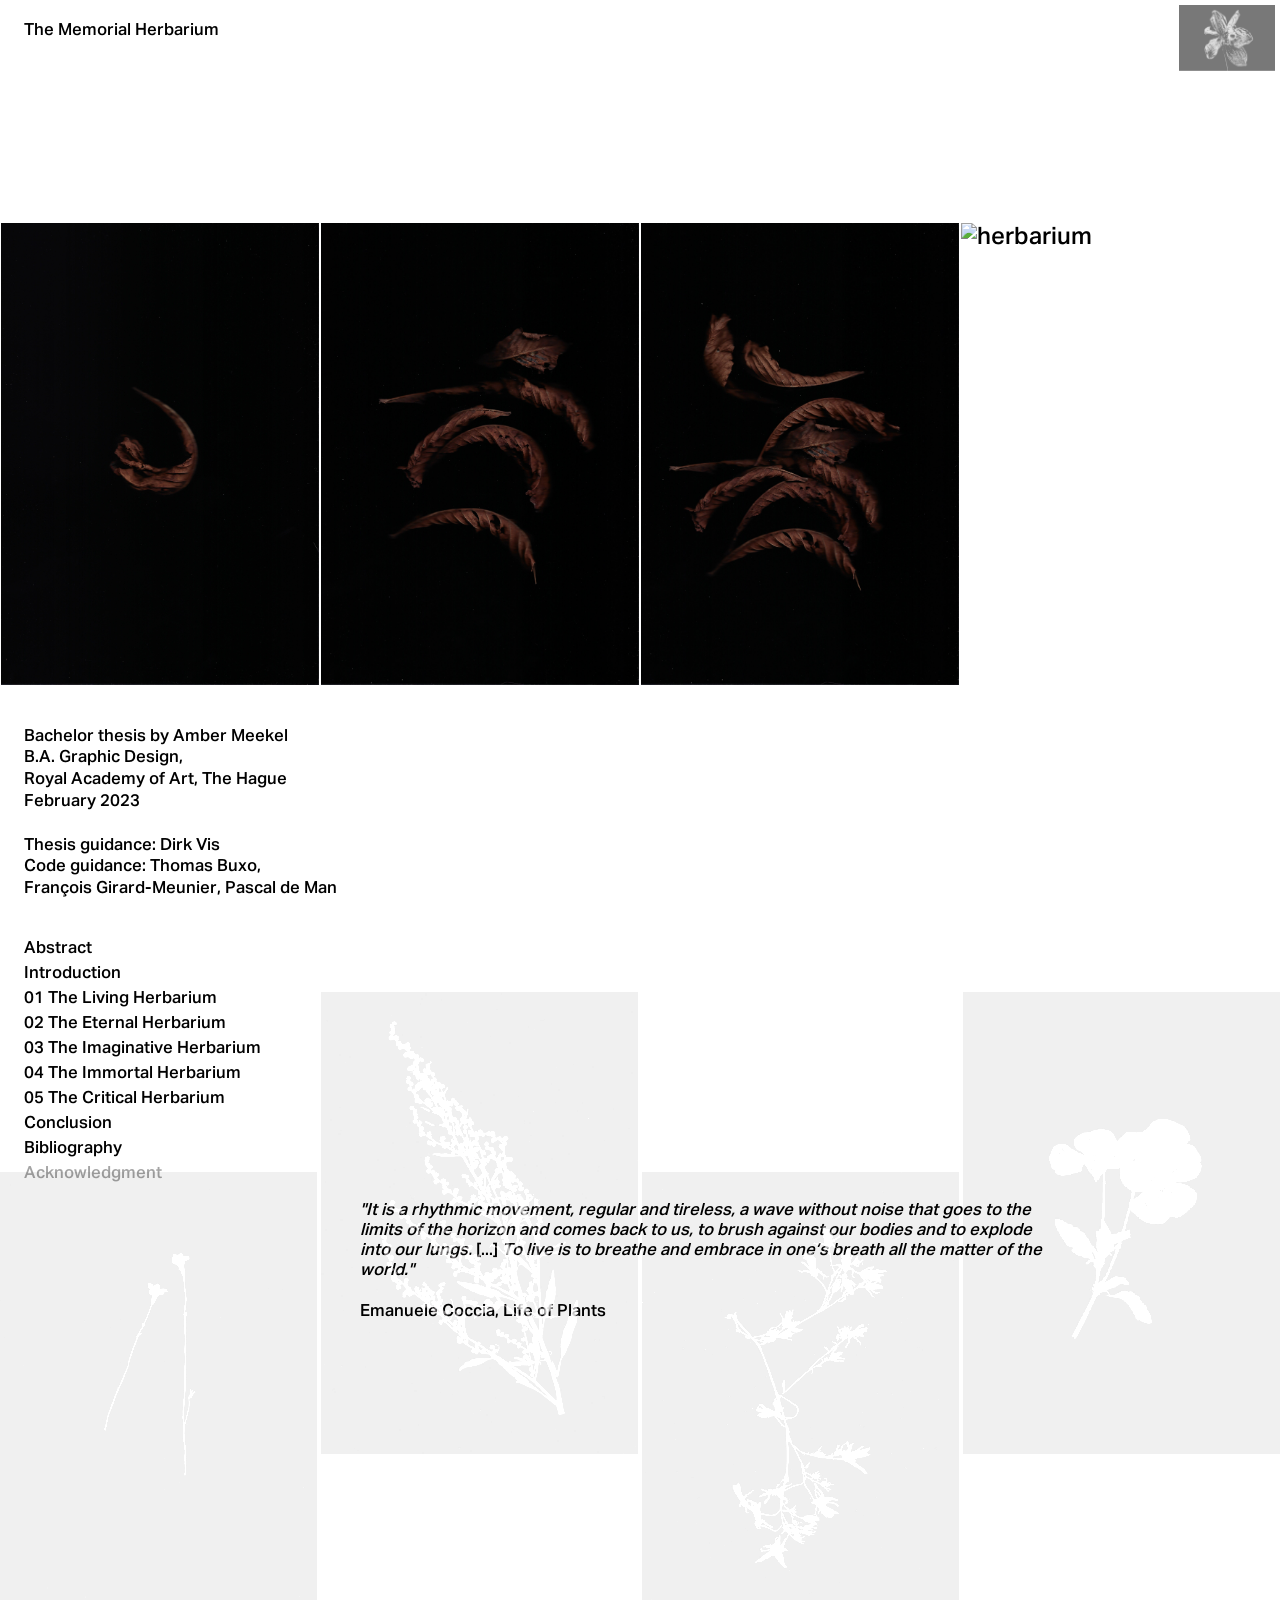
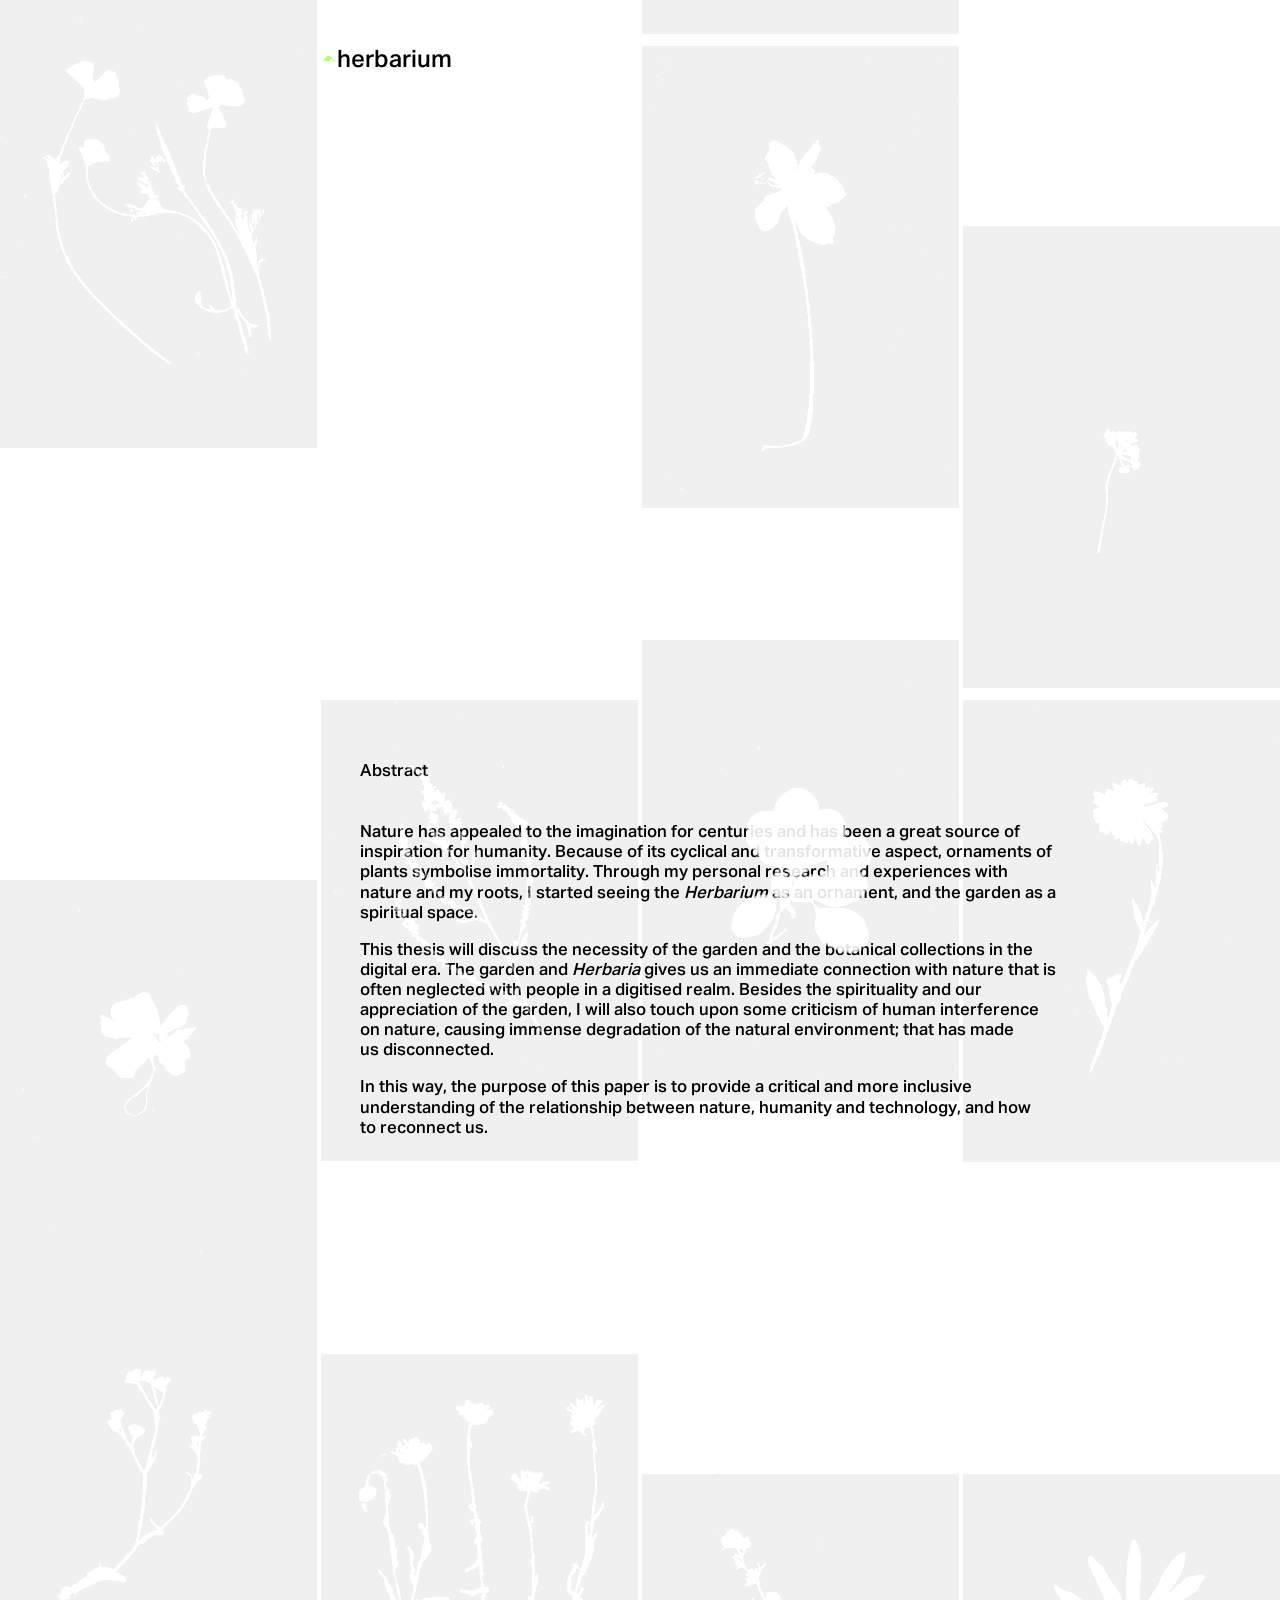
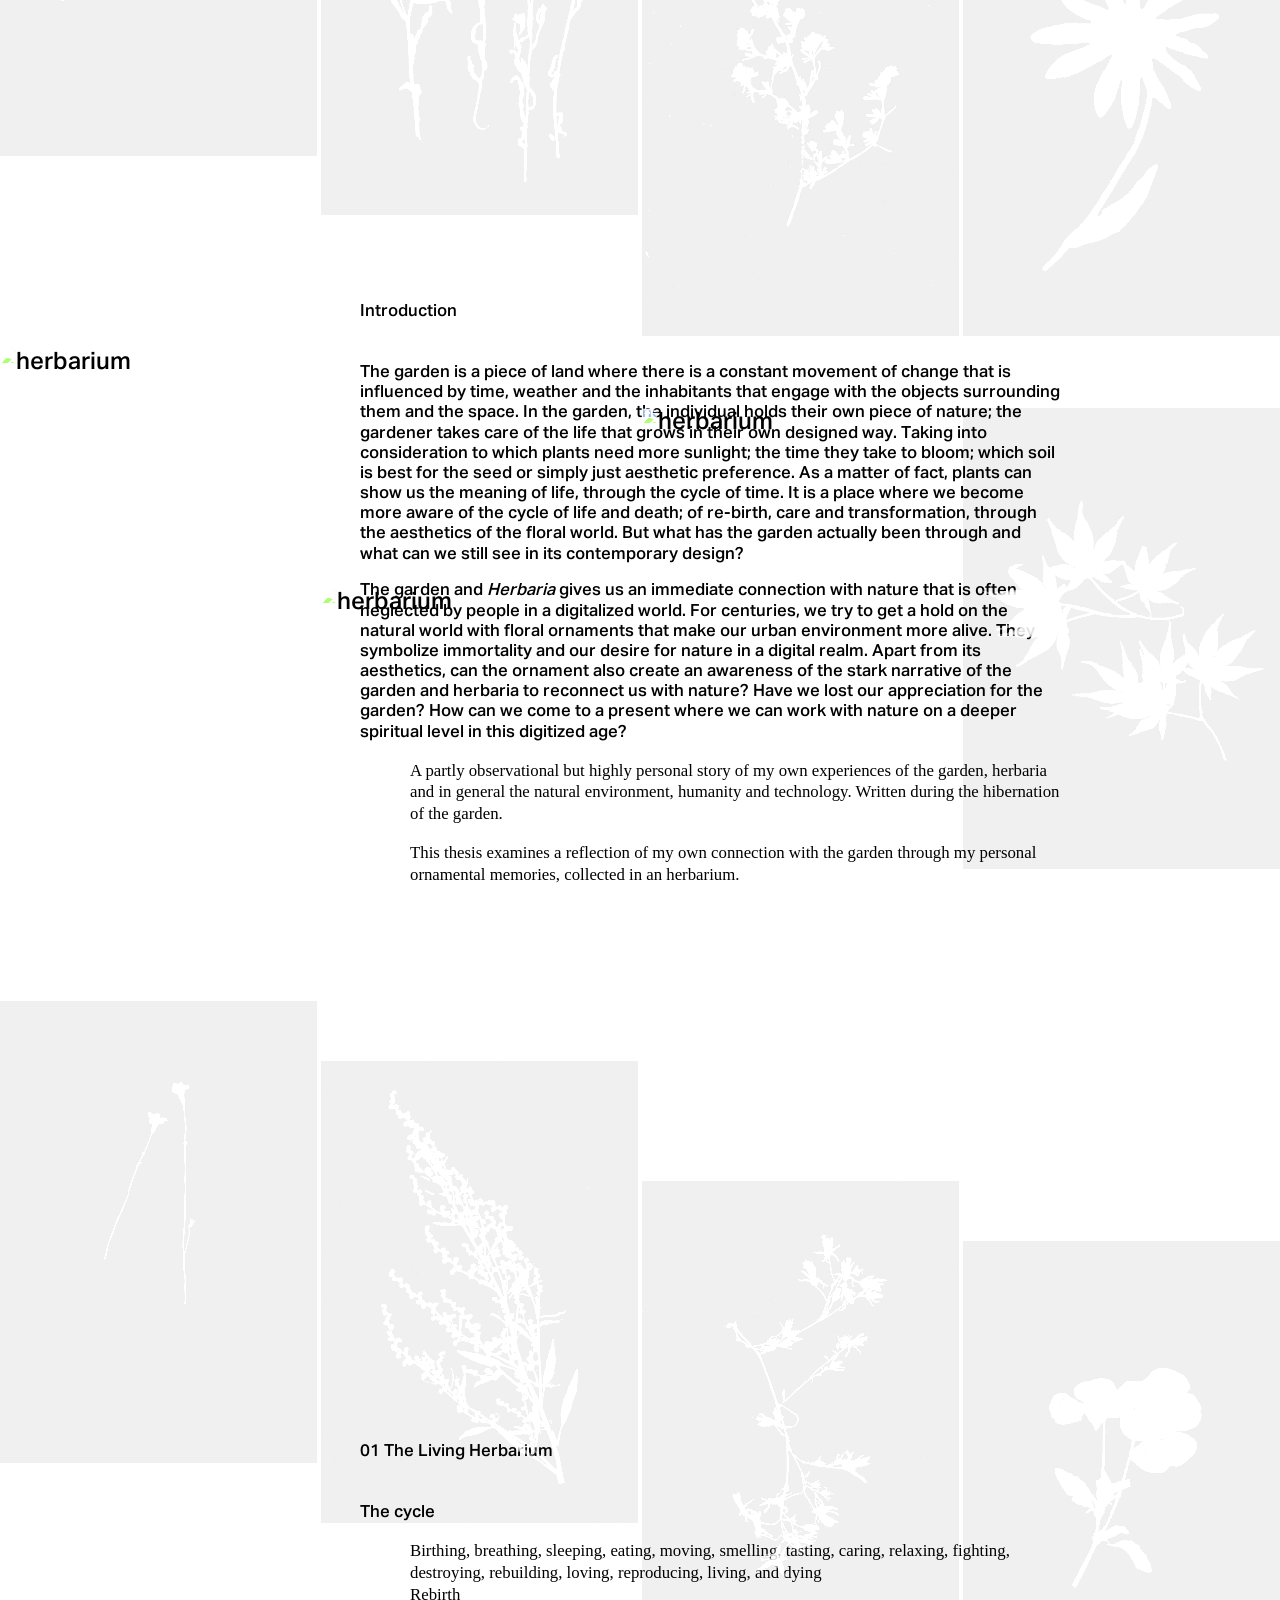
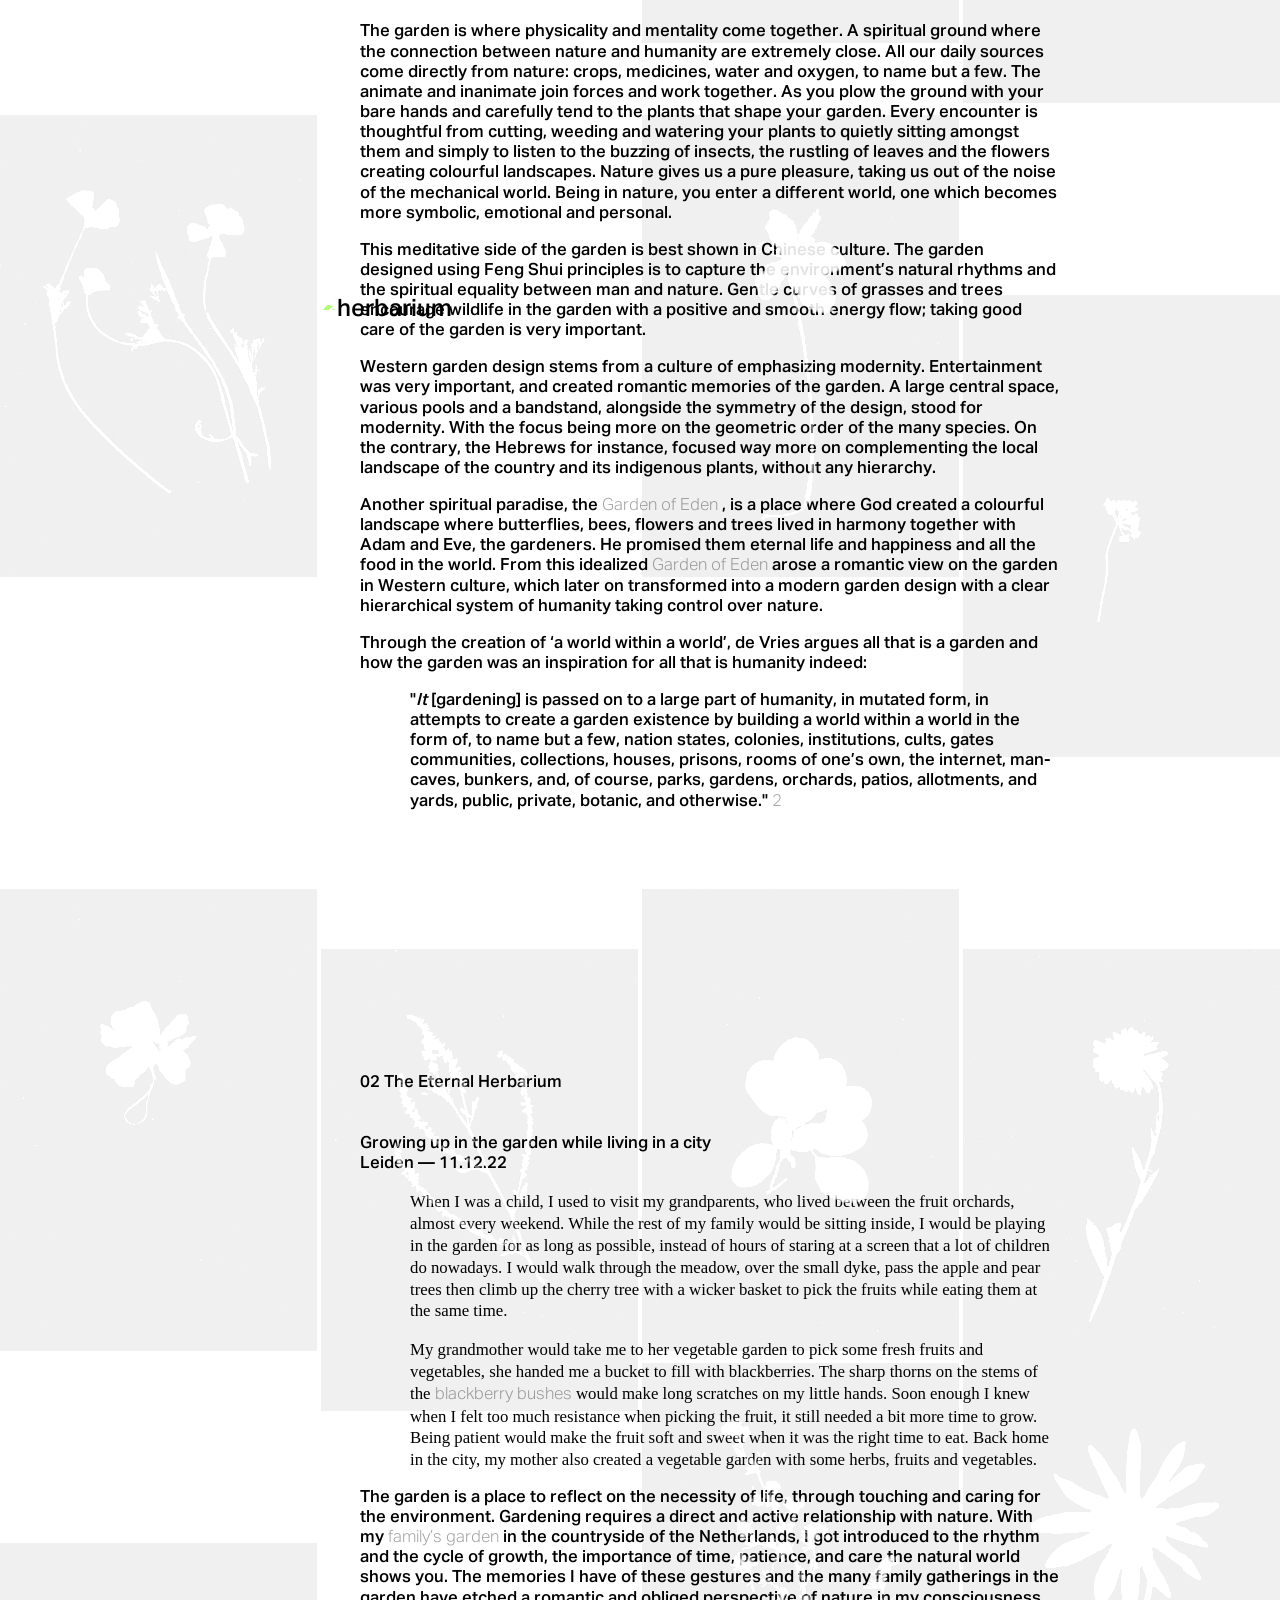
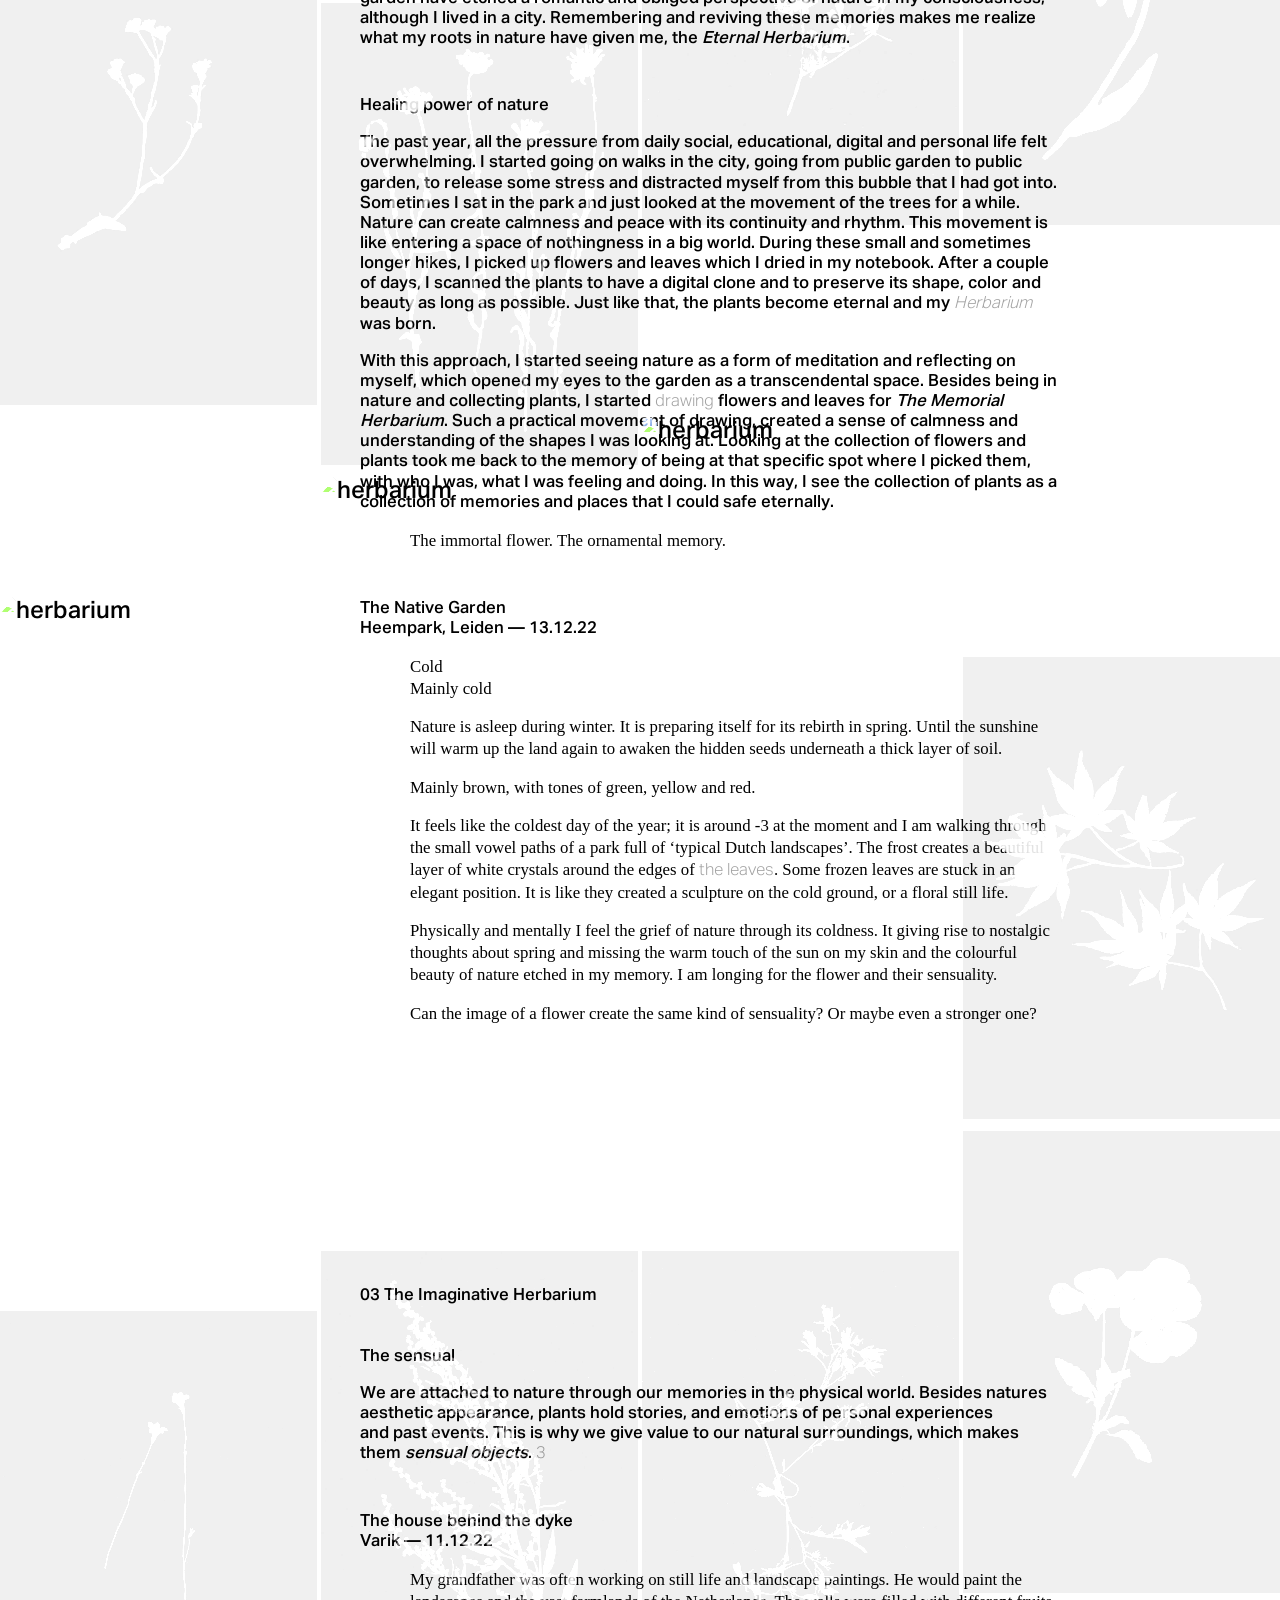
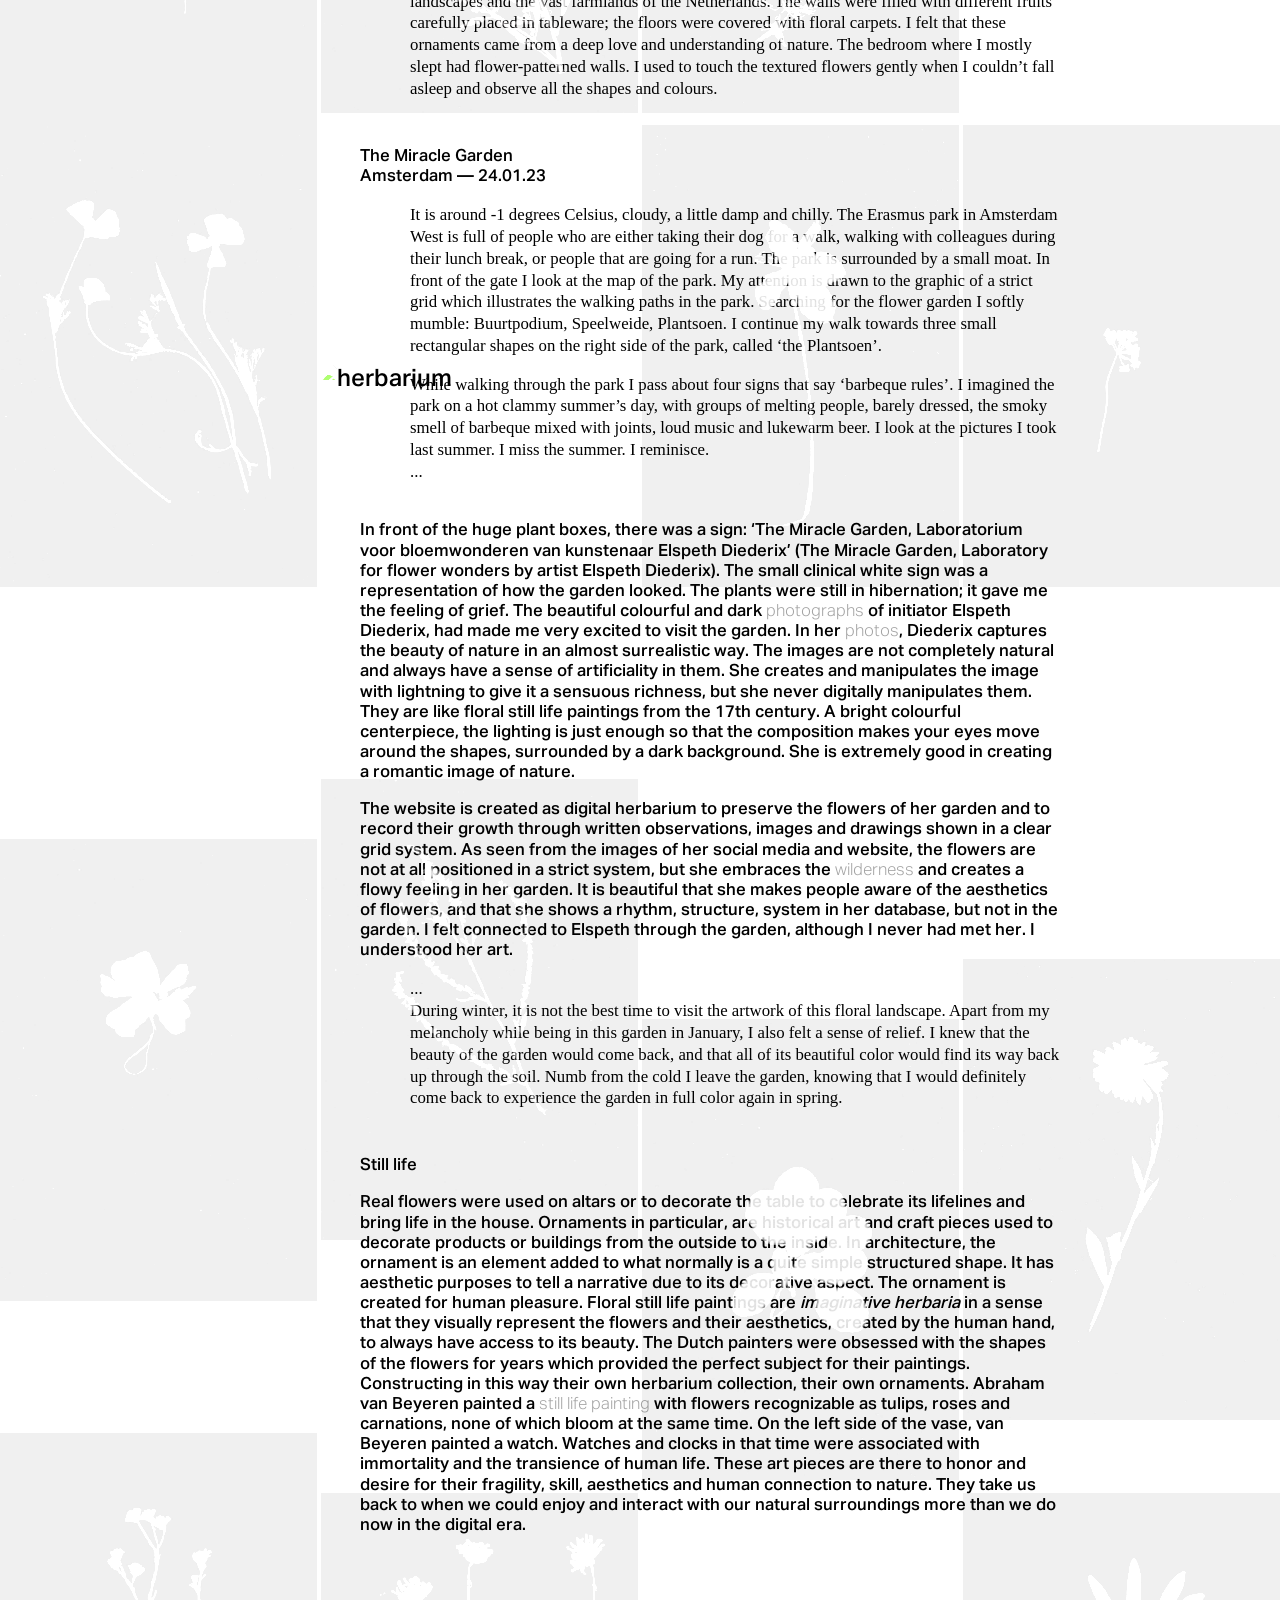
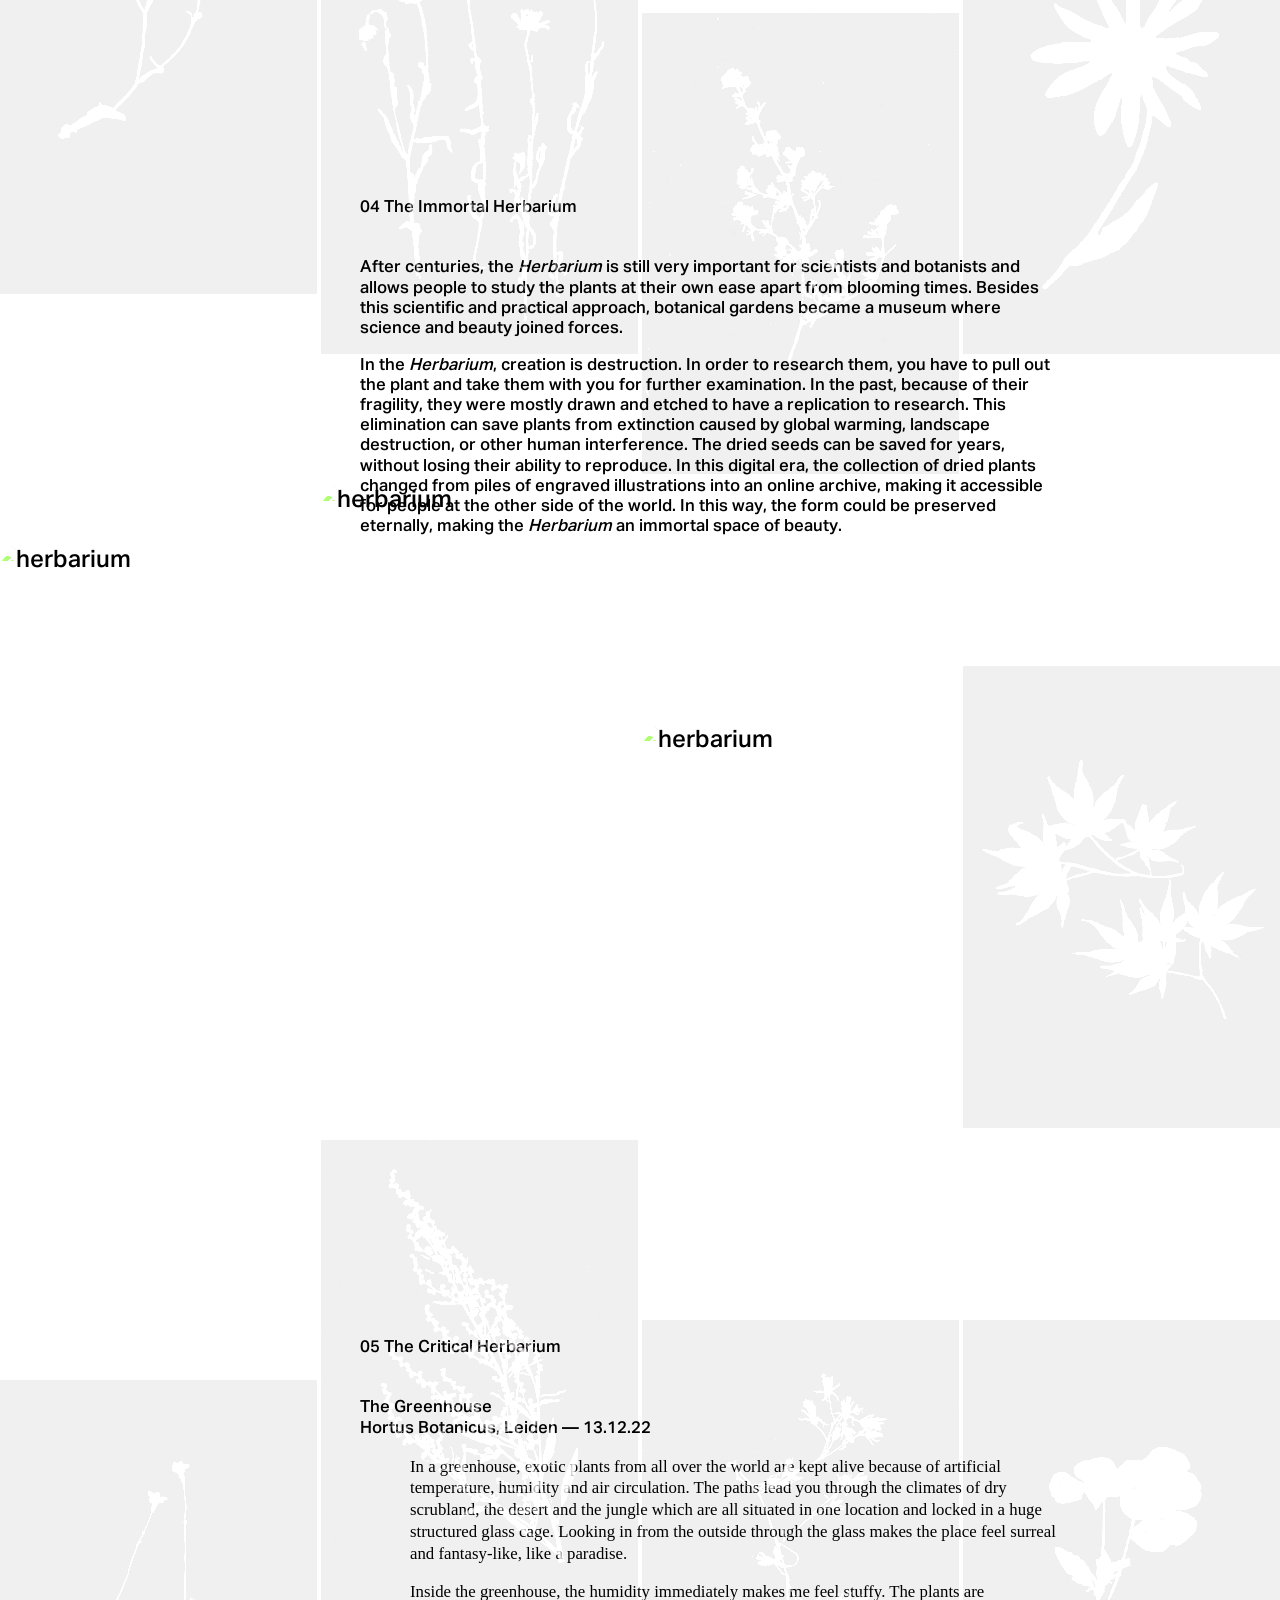
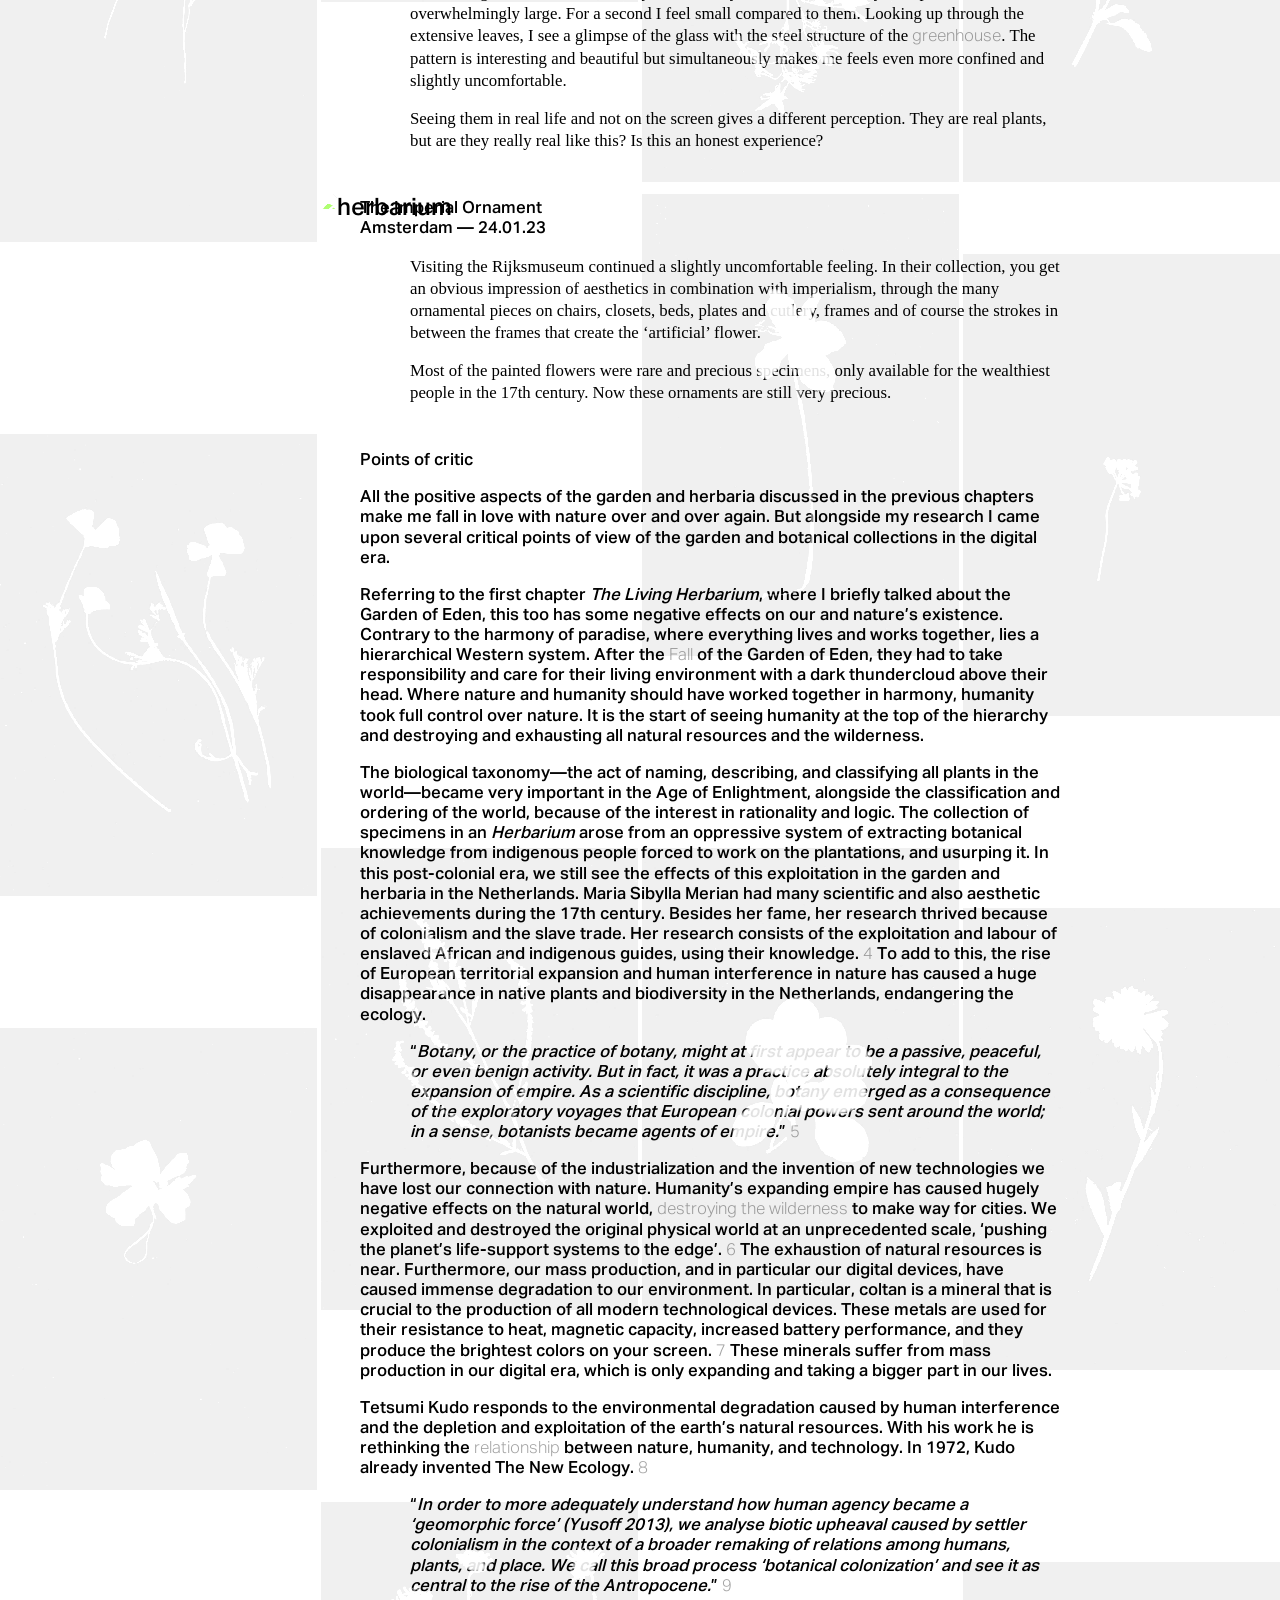
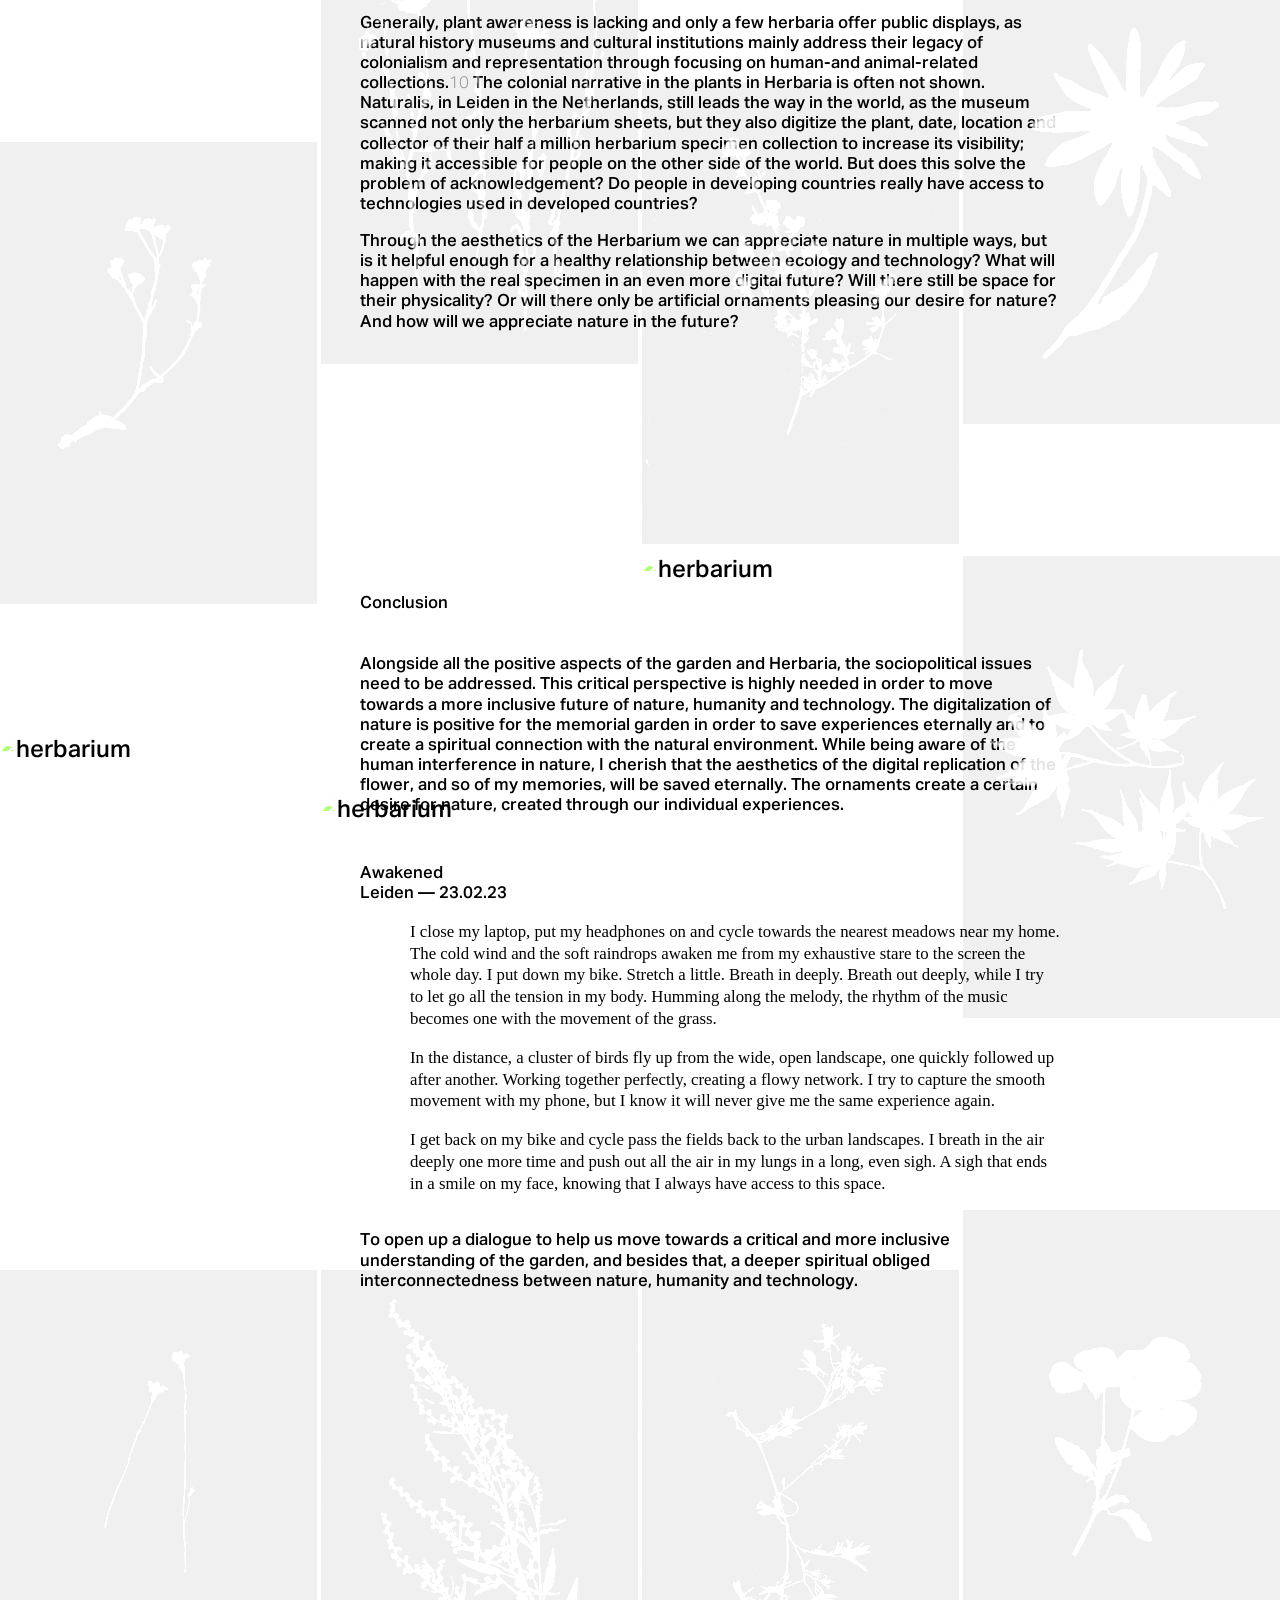
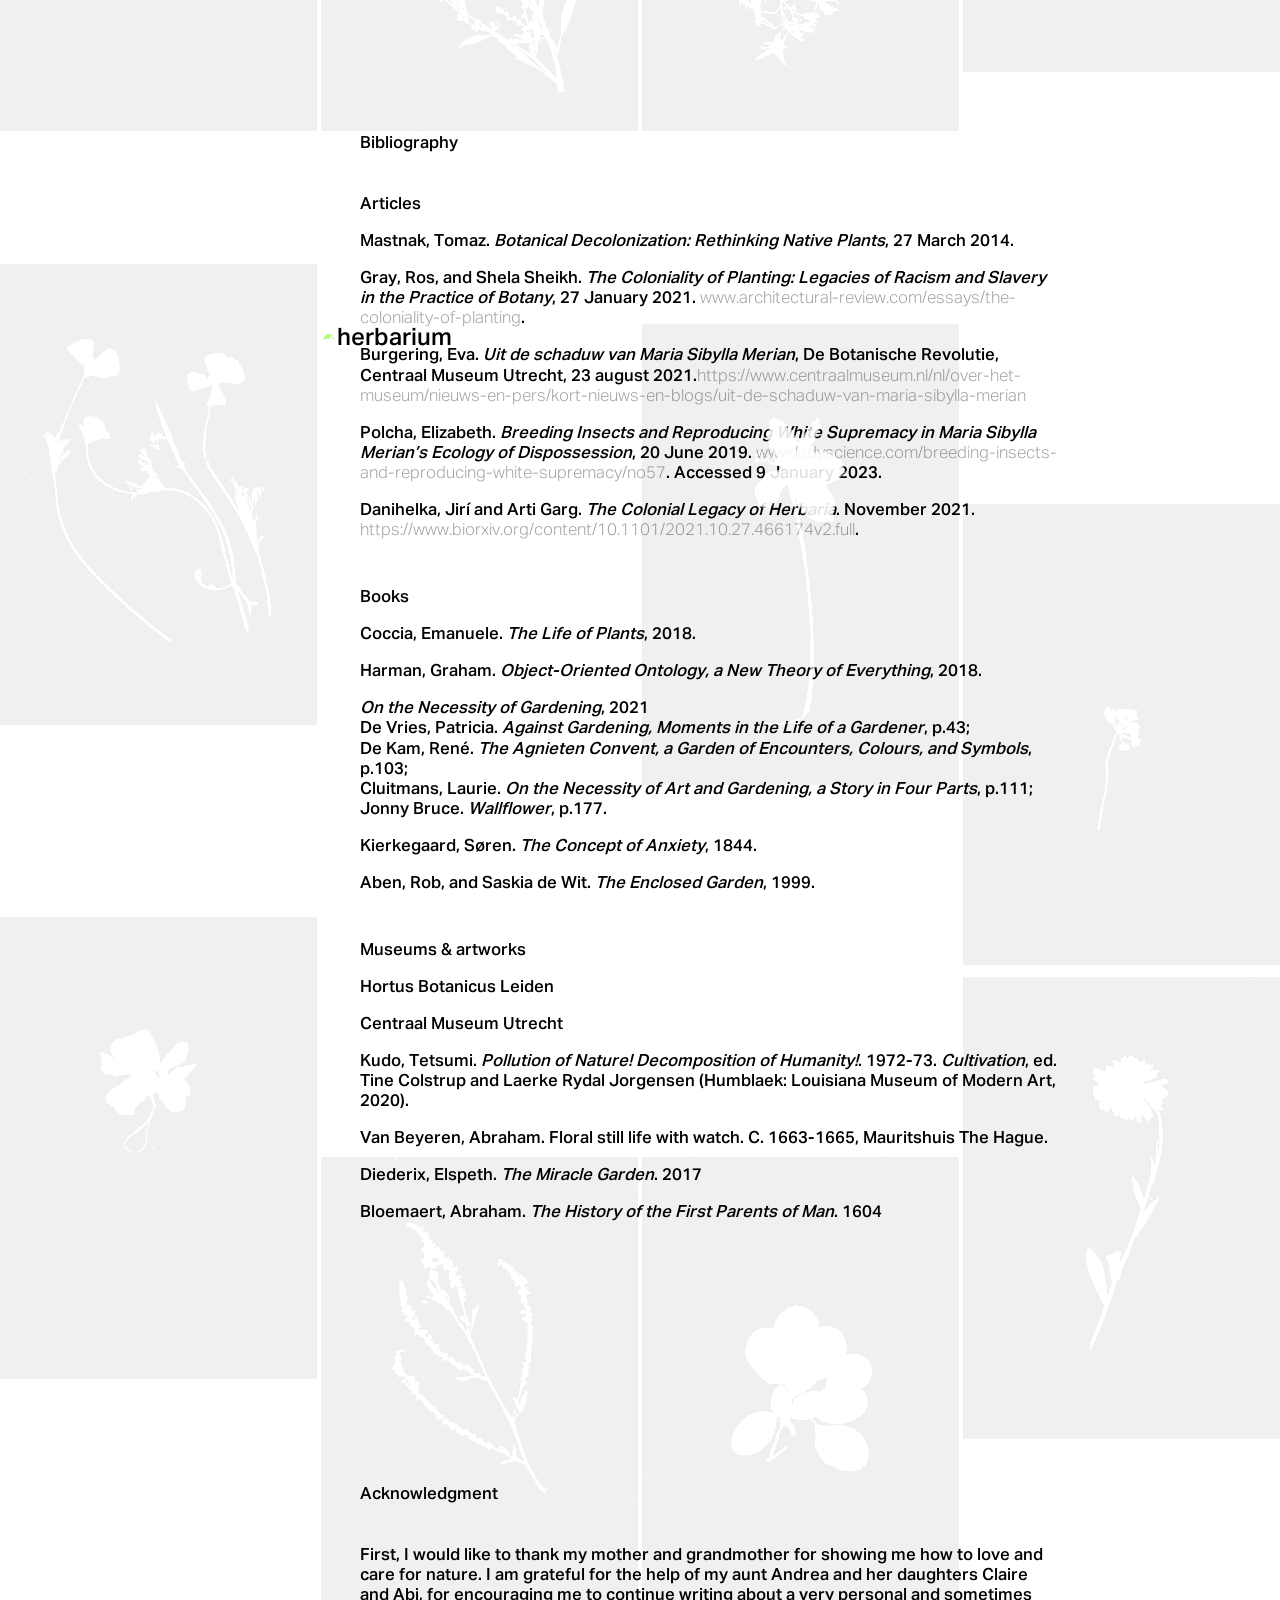
==== commit 85c8e1f3: "commit" ====
--- a/index.html
+++ b/index.html
@@ -202,7 +202,7 @@
 
 
 				<p>
-					<em>"It is a rhythmic movement, regular and tireless, a wave without noise that goes to the limits of the horizon and comes back to us, to brush against our bodies and to explode into our lungs. [...] To live is to breathe and embrace in one’s breath all the matter of the world."</em> <br /><br /> Emanuele Coccia, Life of Plants
+					<em>"It is a rhythmic movement, regular and tireless, a wave without noise that goes to the limits of the horizon and comes back to us, to brush against our bodies and to explode into our lungs. </em>[...]<em> To live is to breathe and embrace in one’s breath all the matter of the world."</em> <br /><br /> Emanuele Coccia, Life of Plants
 				</p>
 	
 			</article>
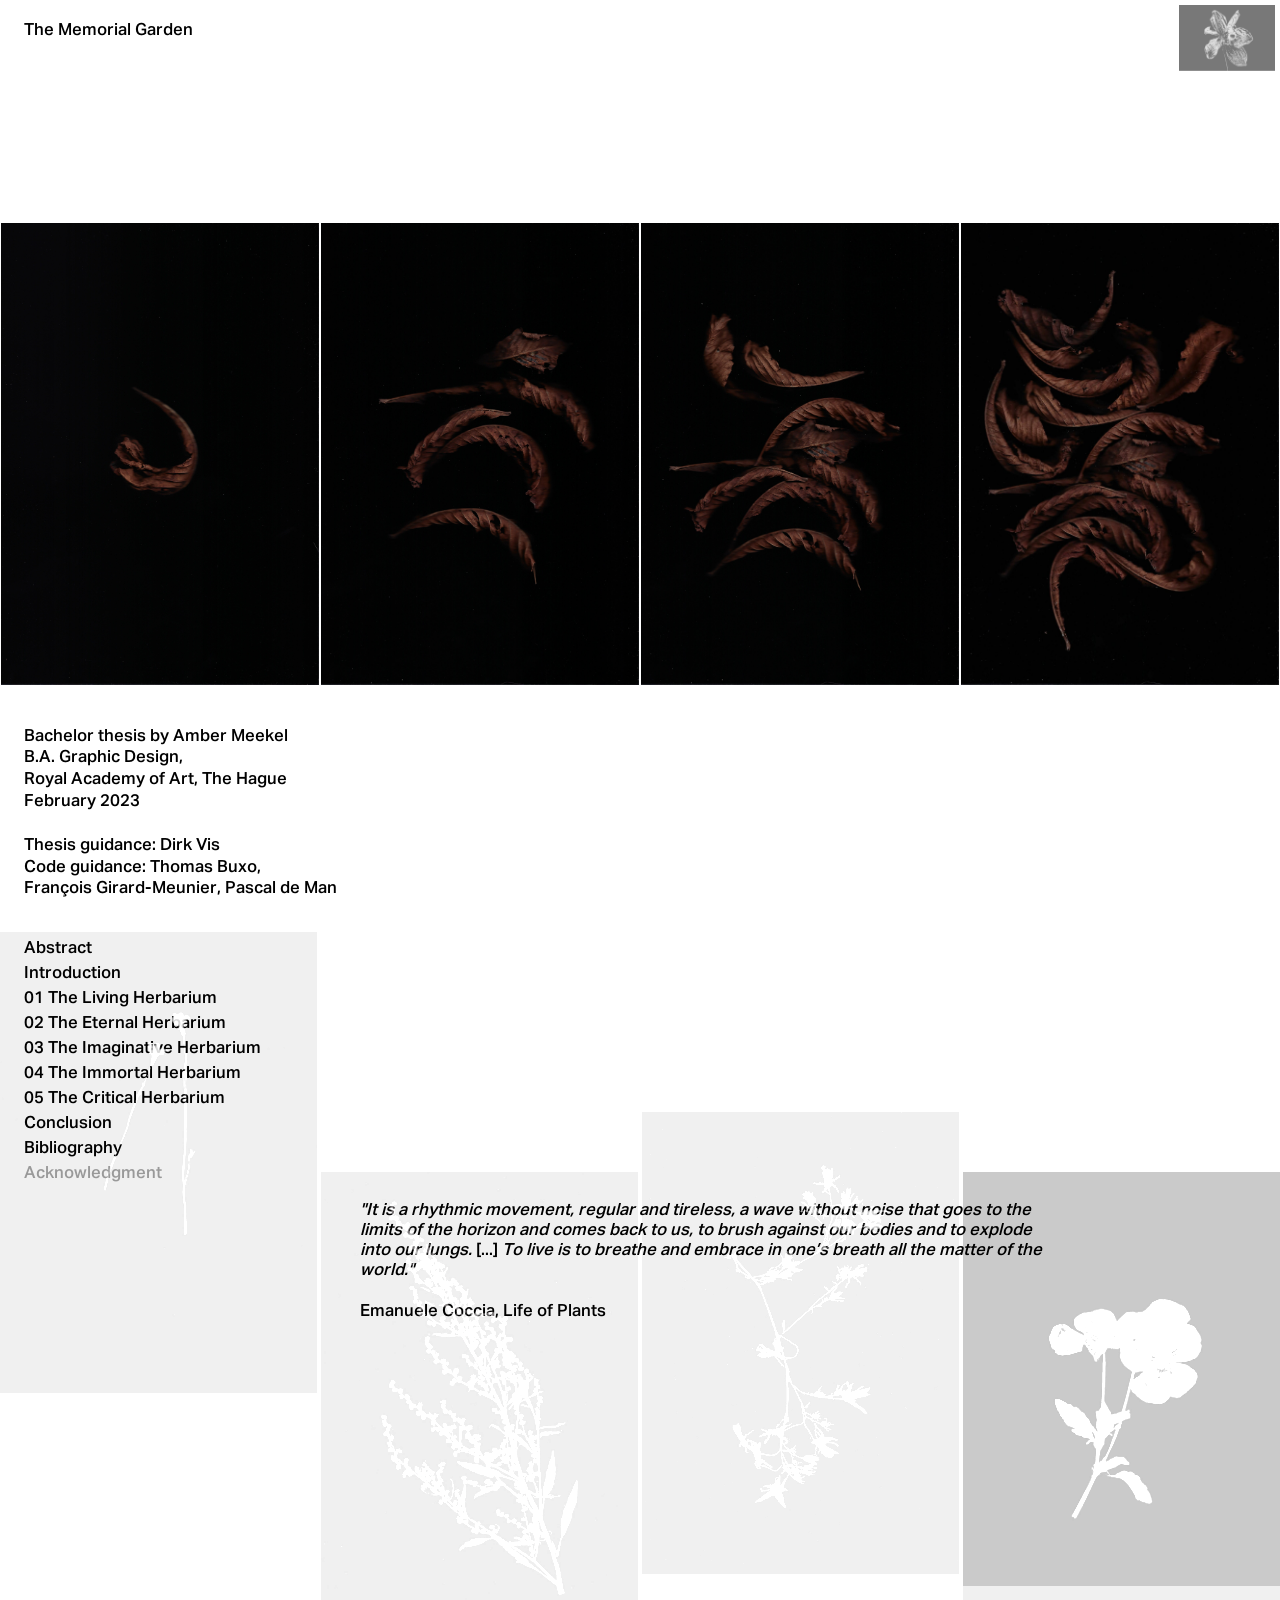
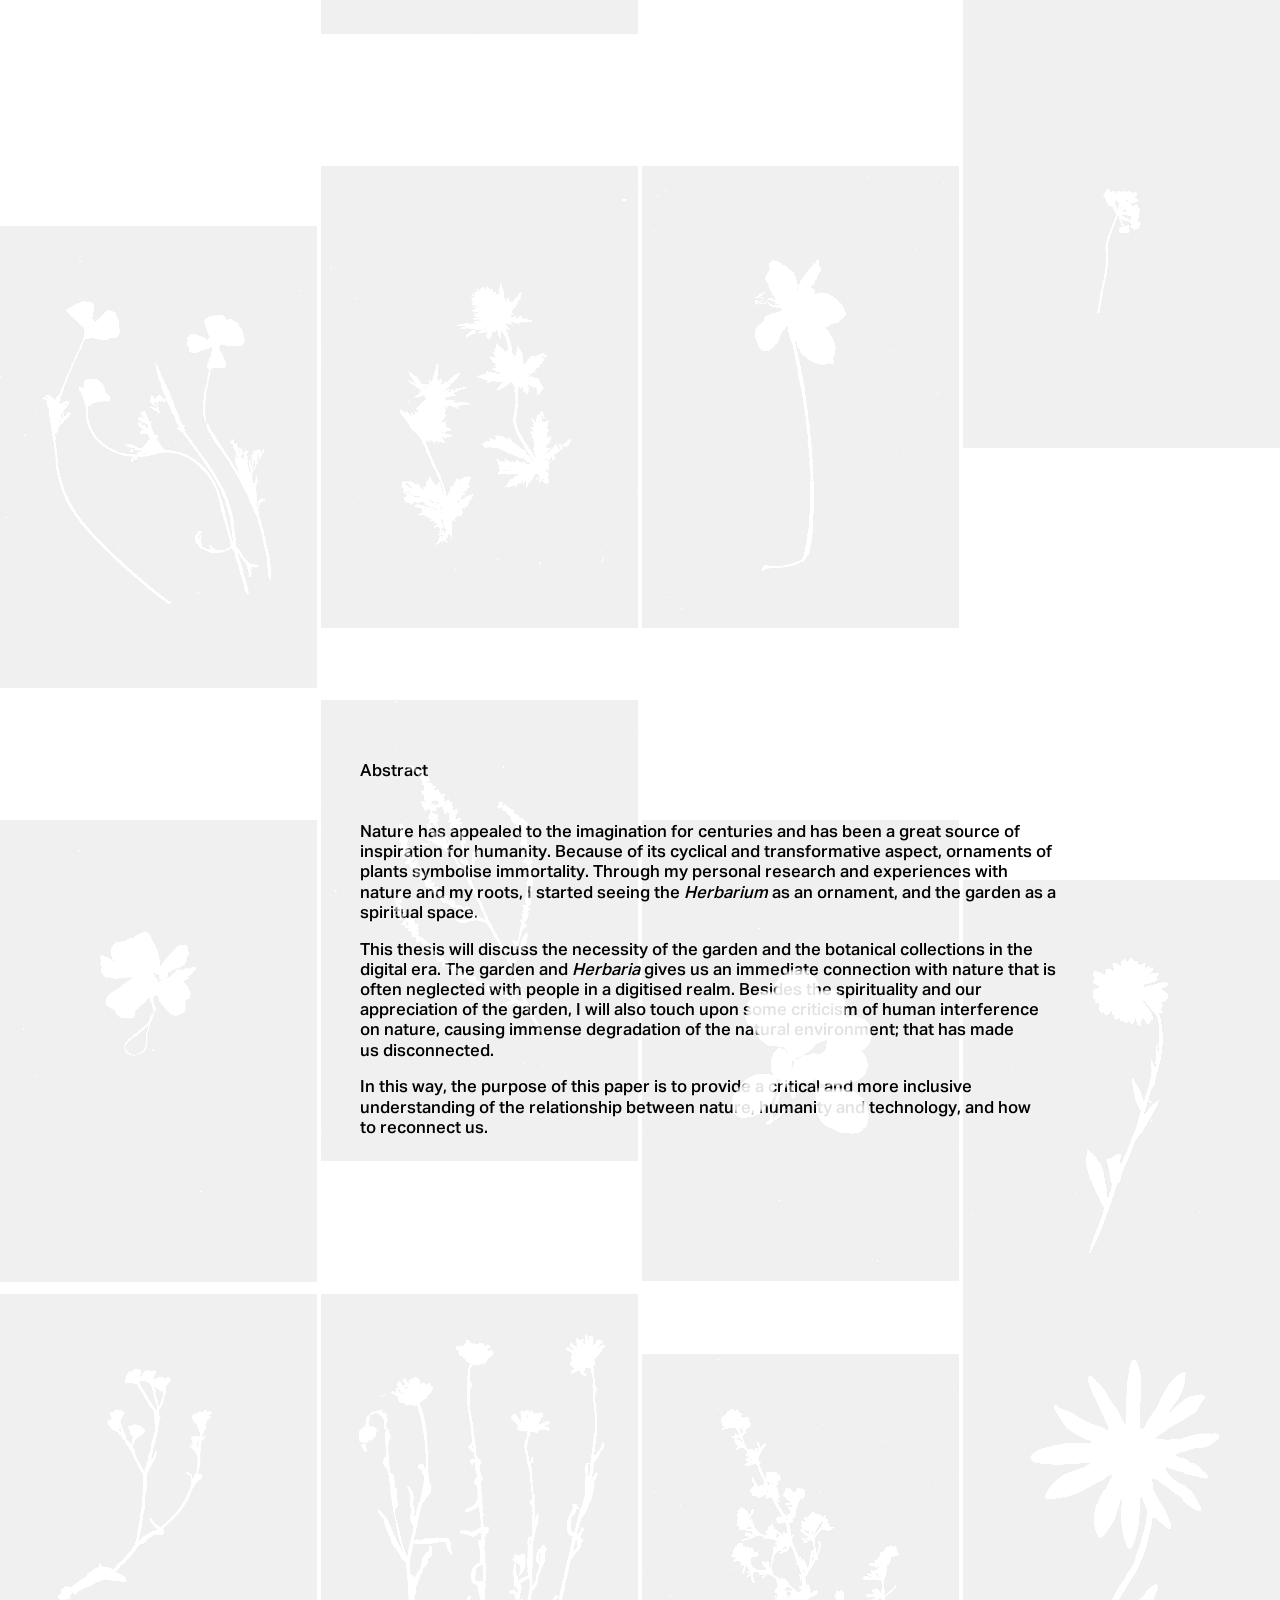
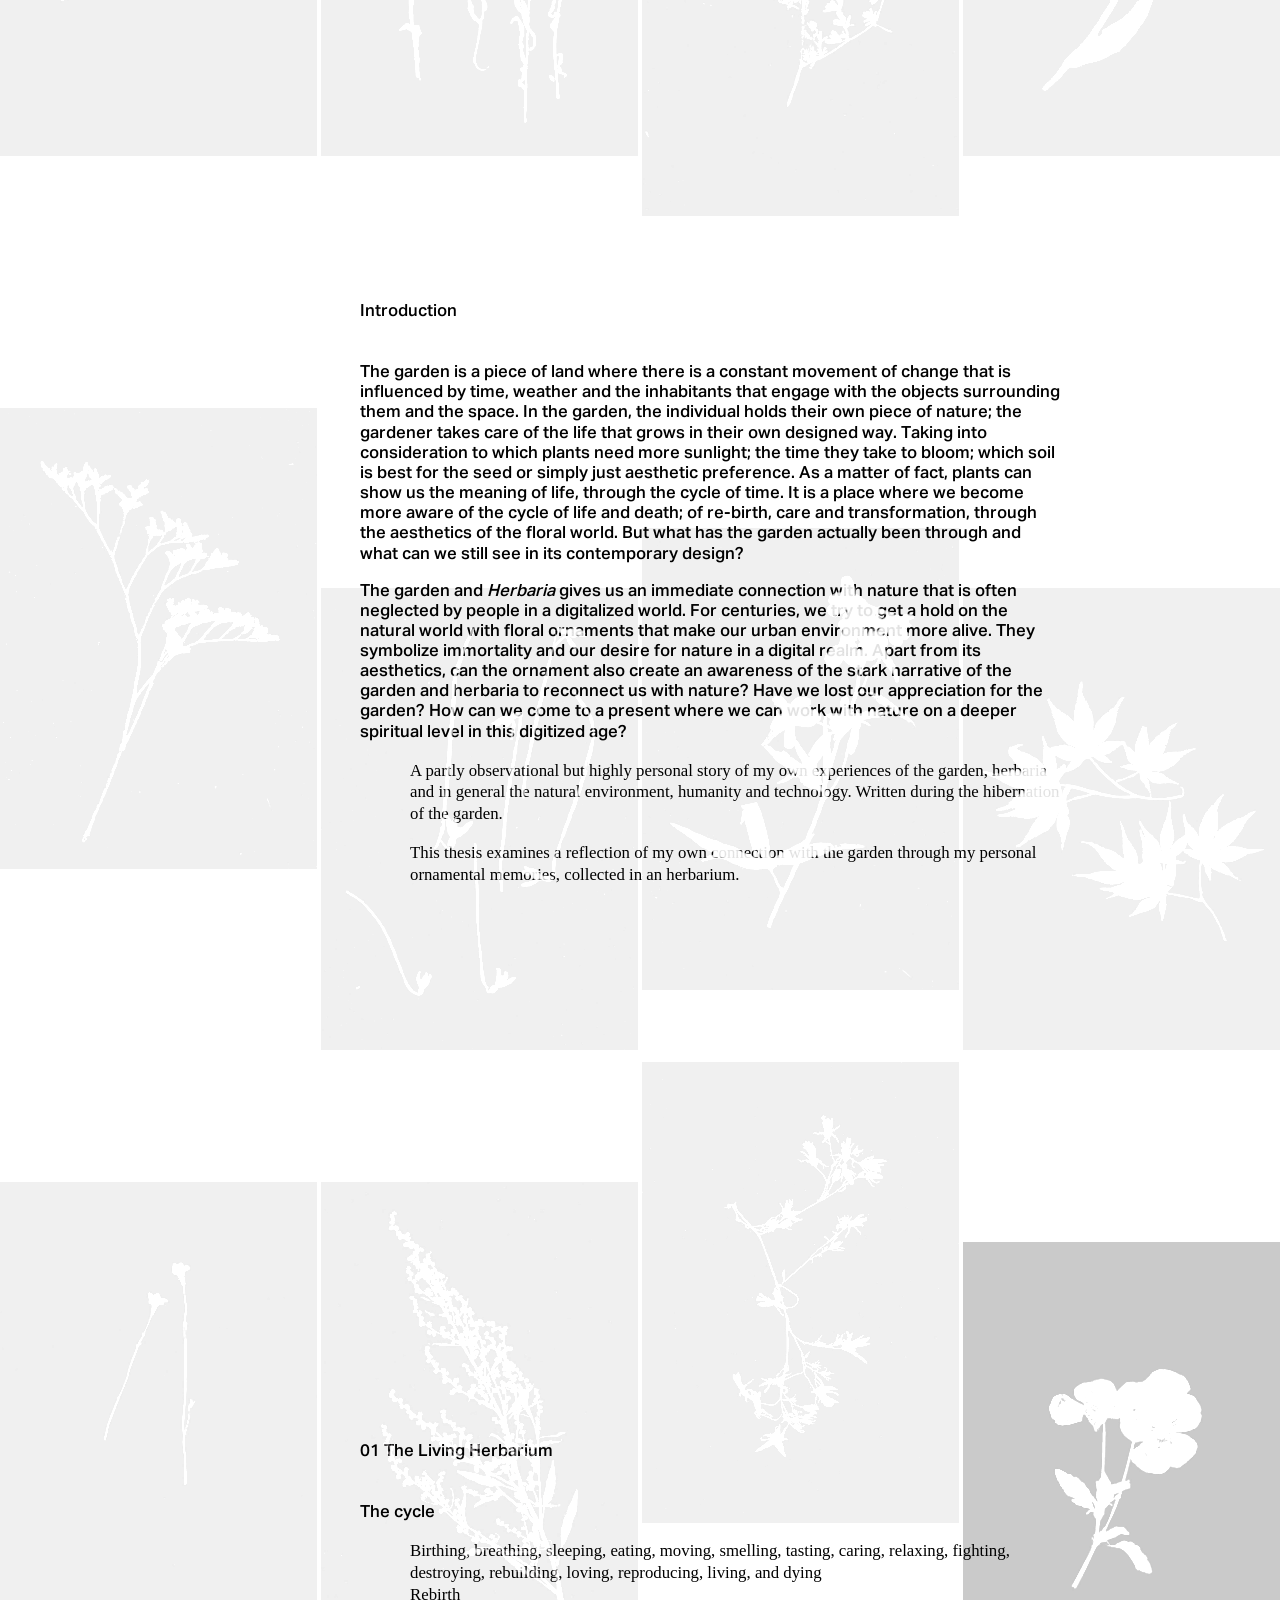
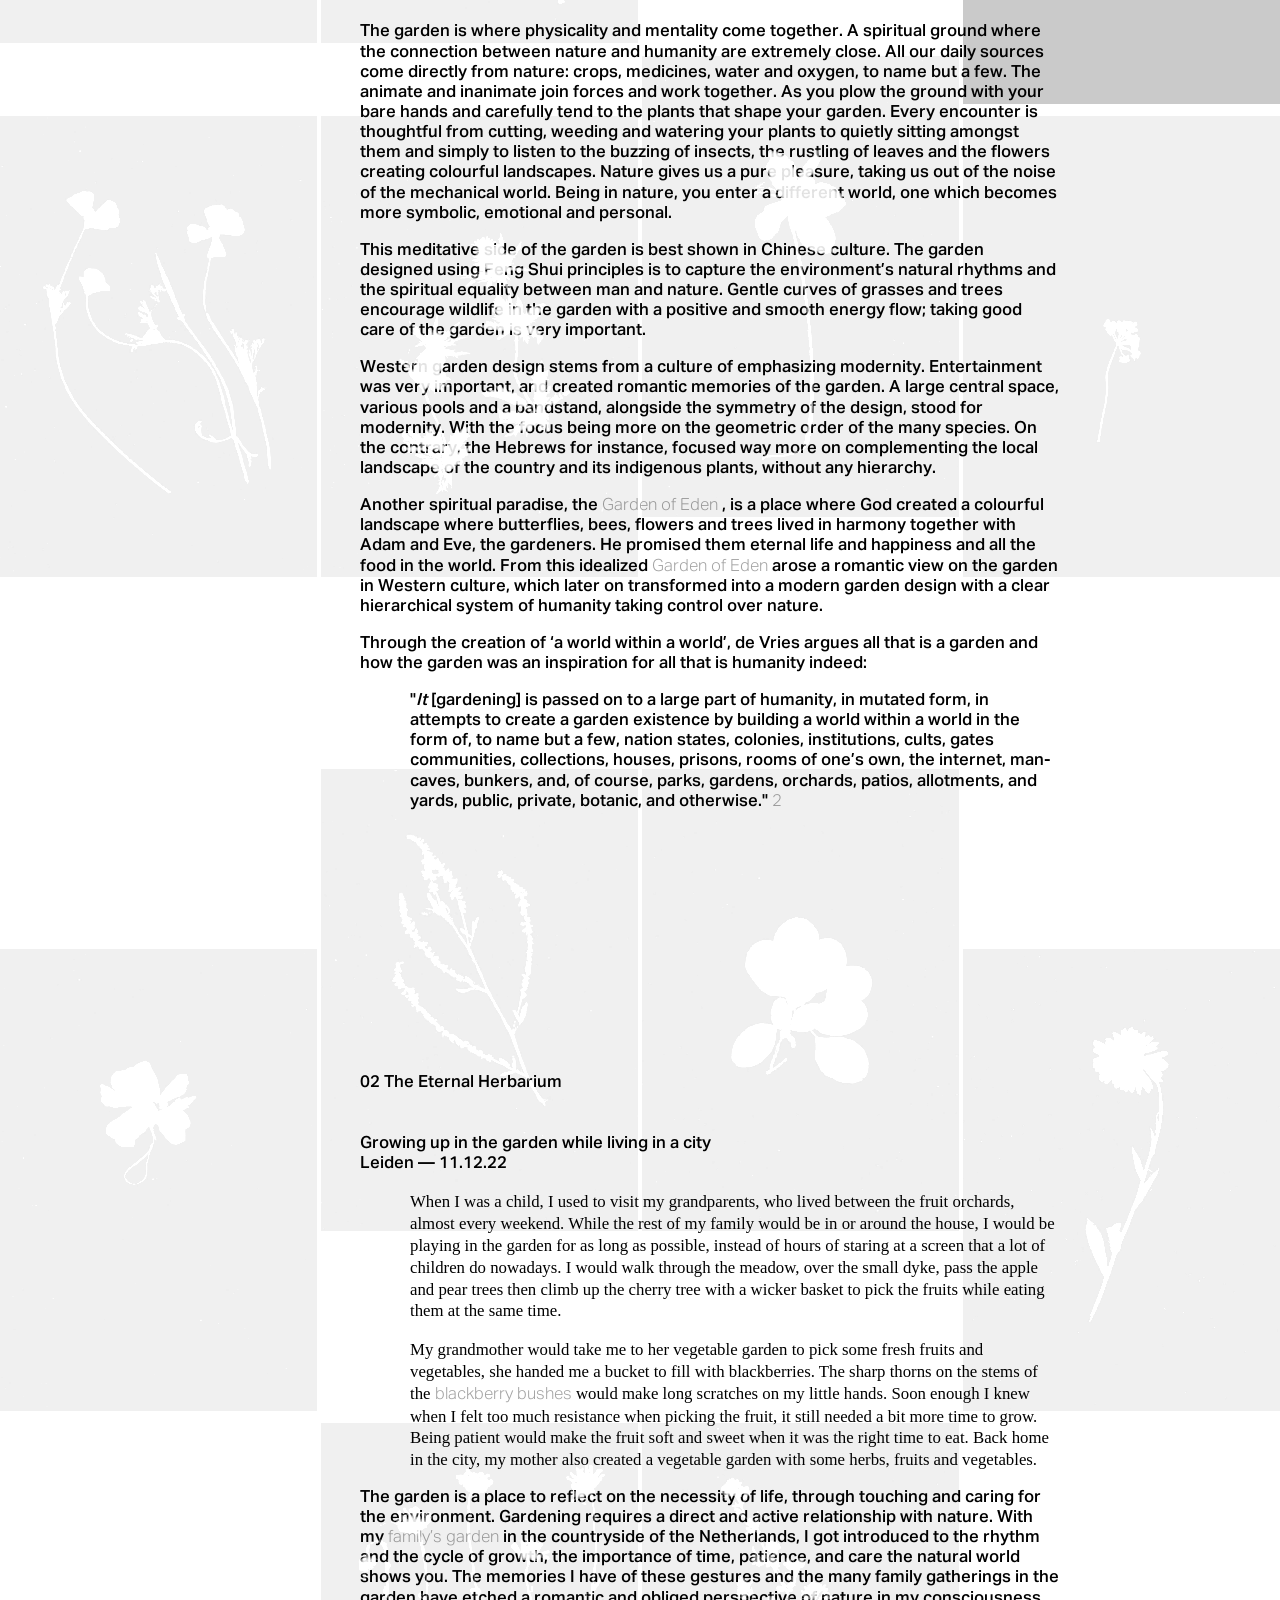
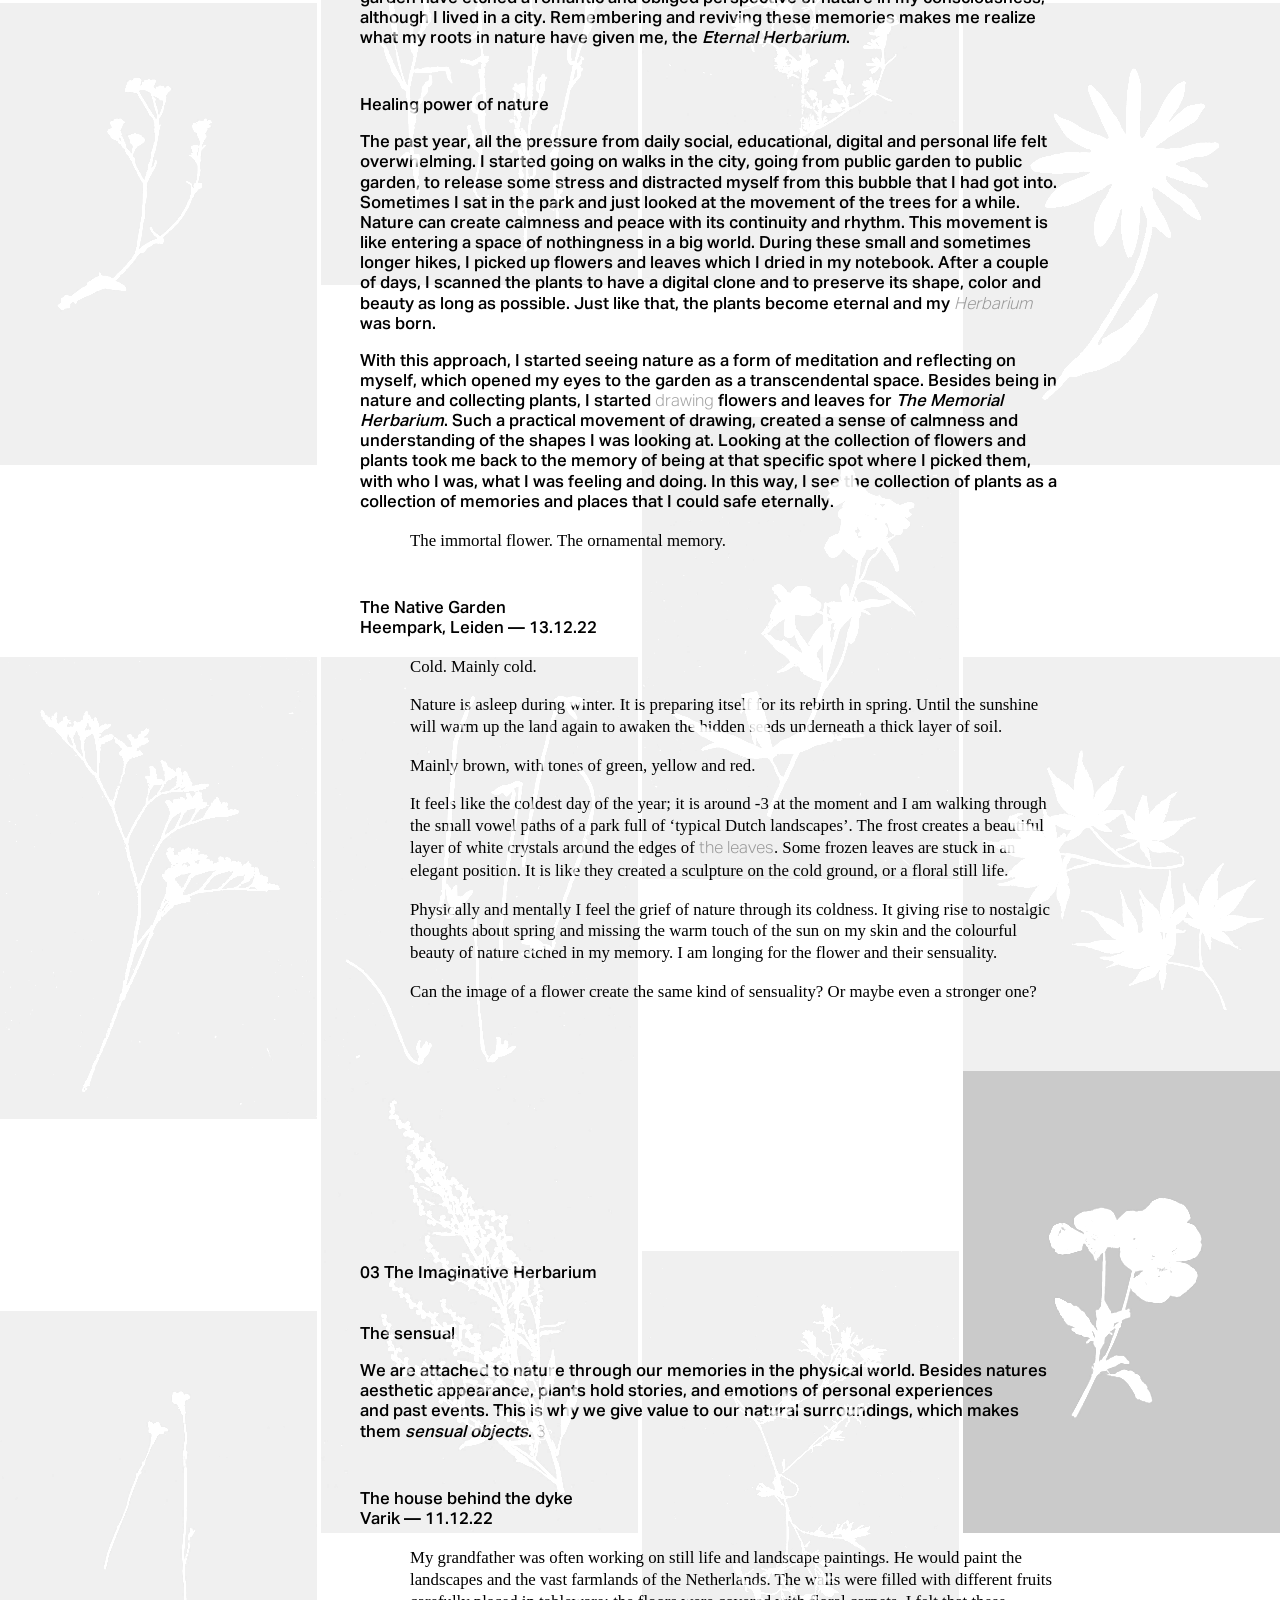
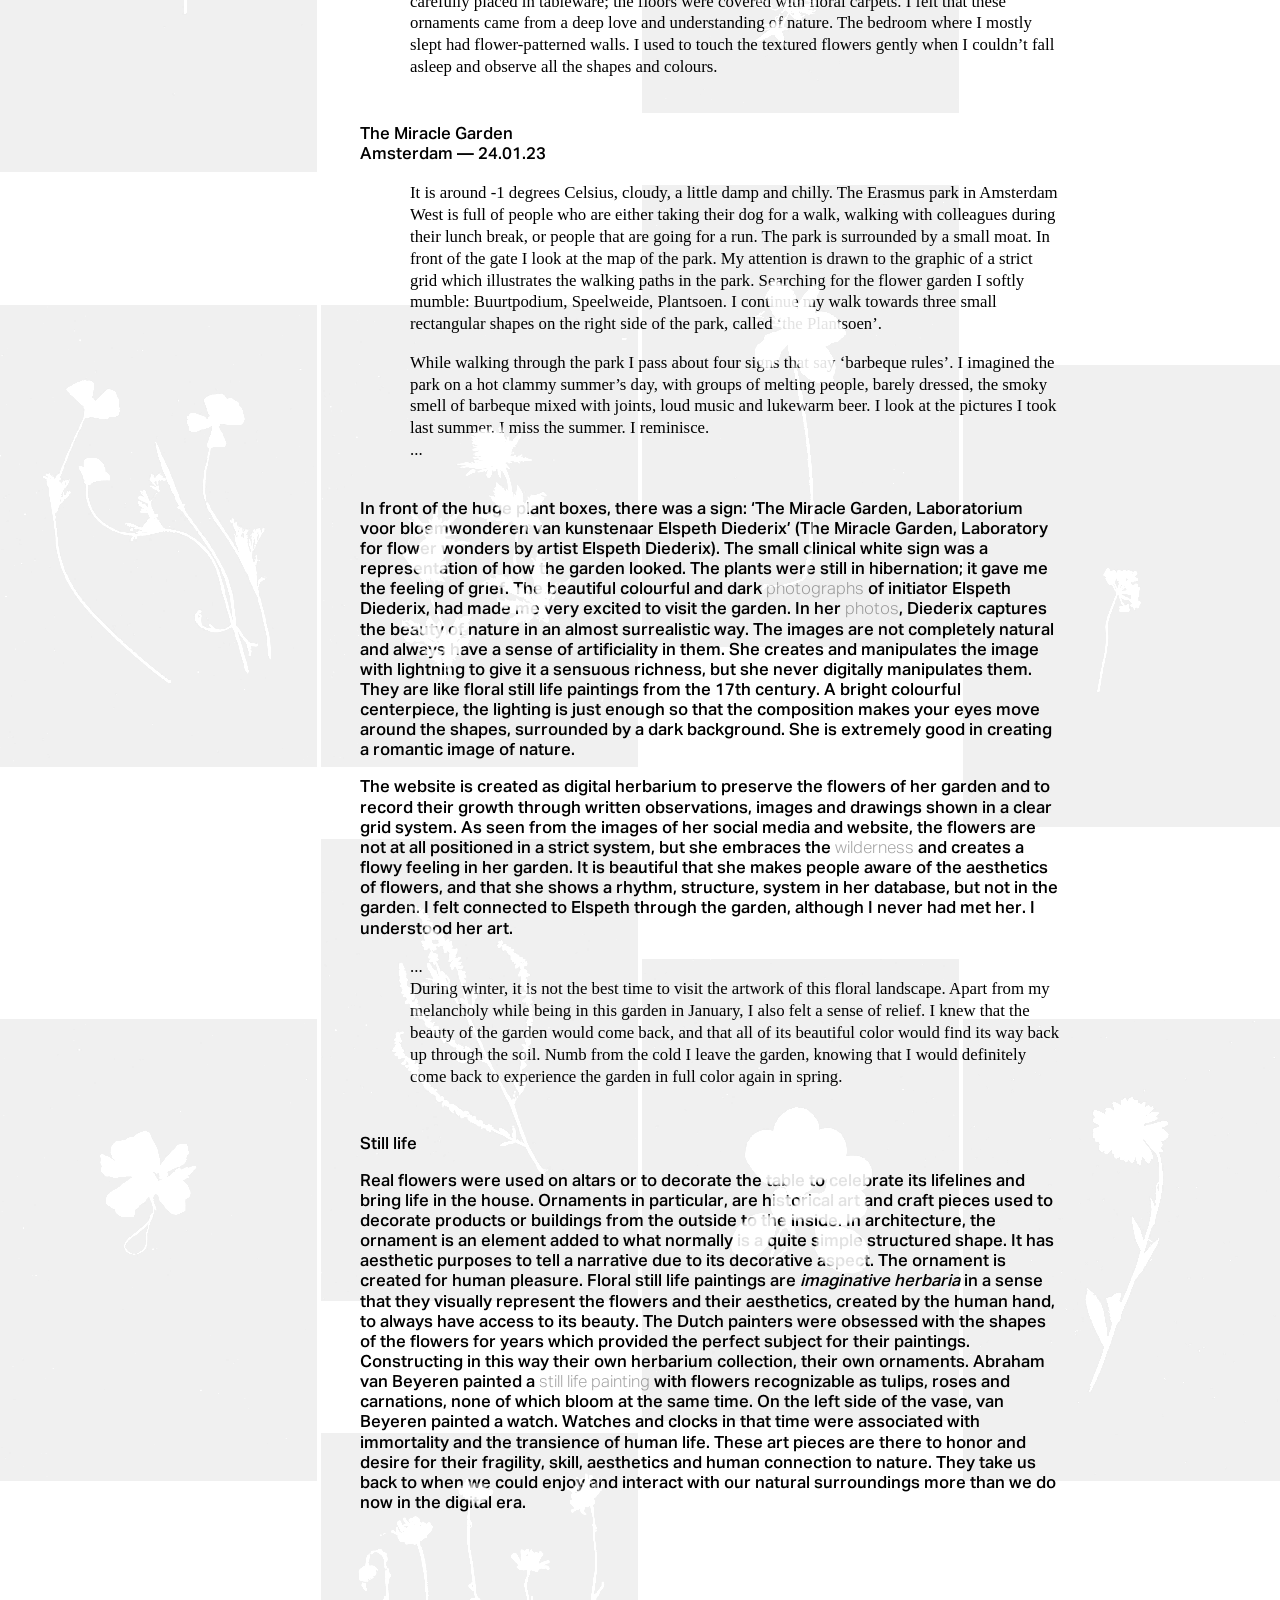
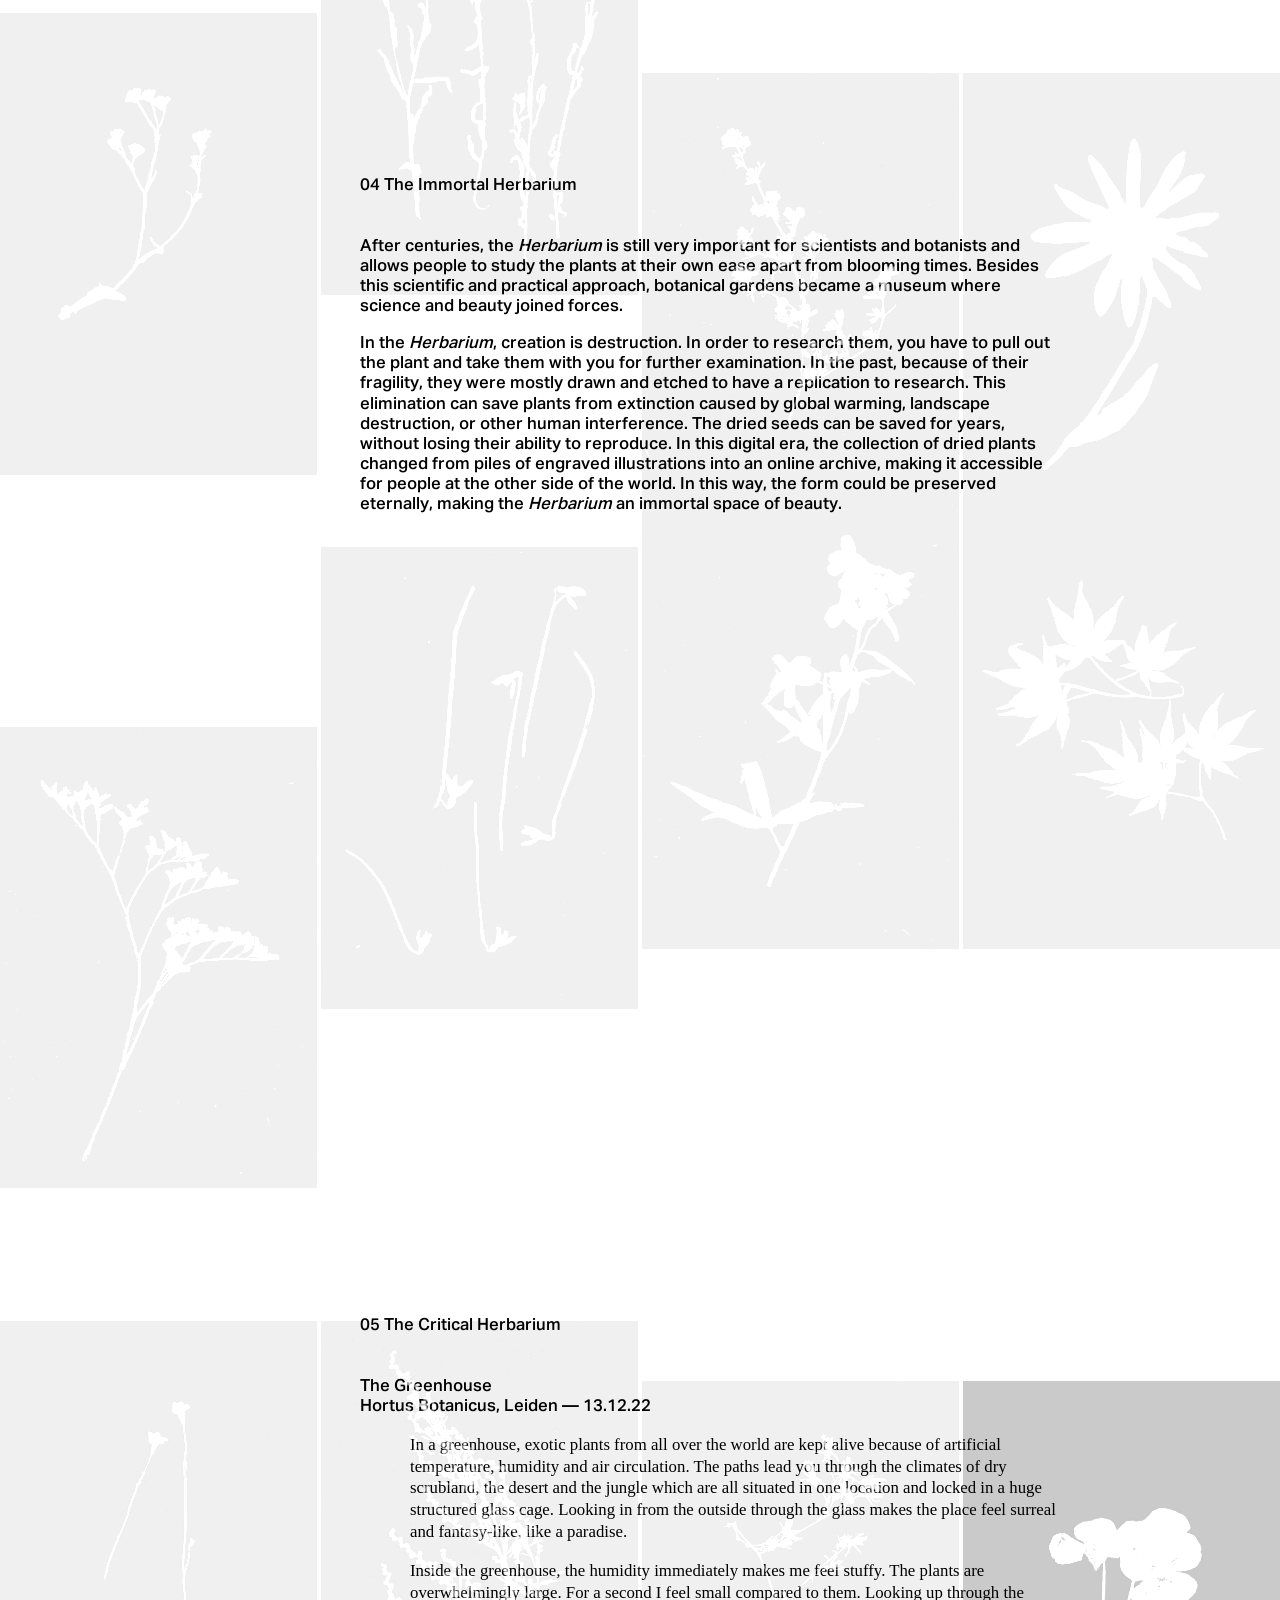
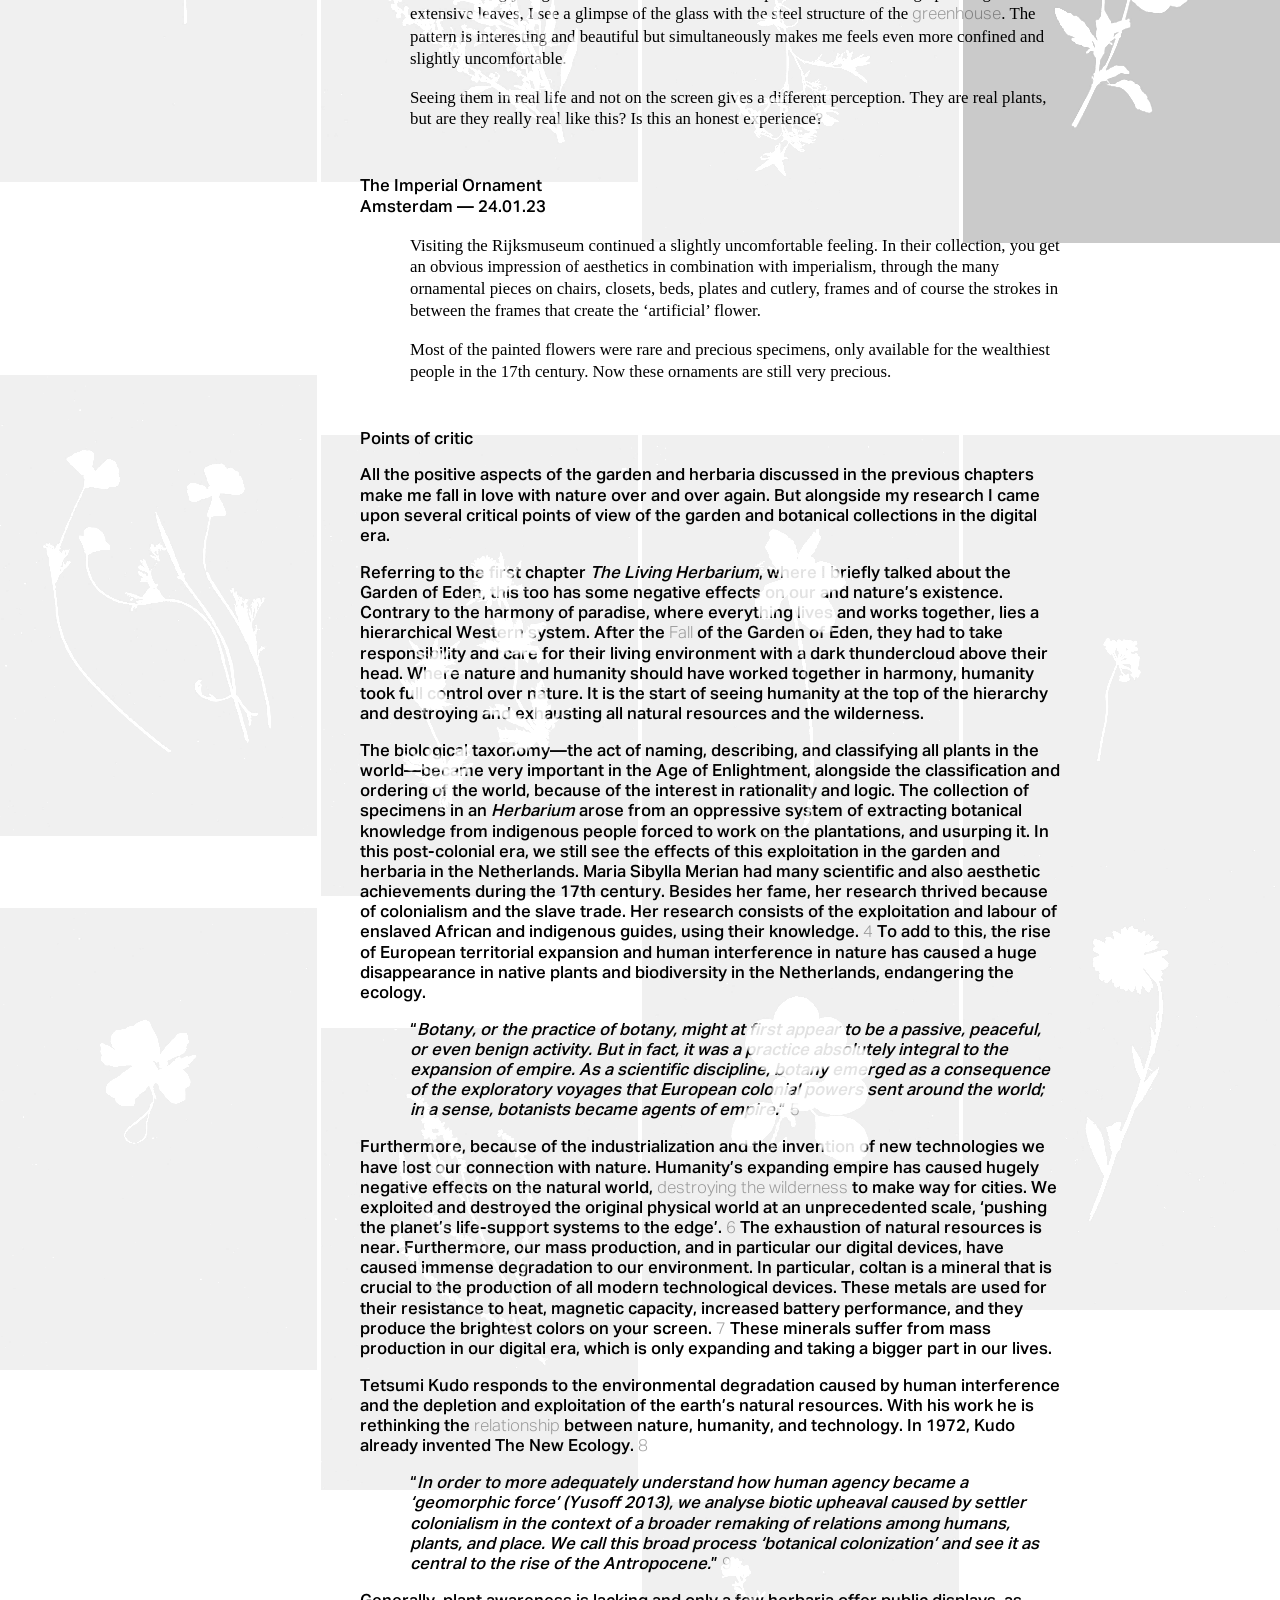
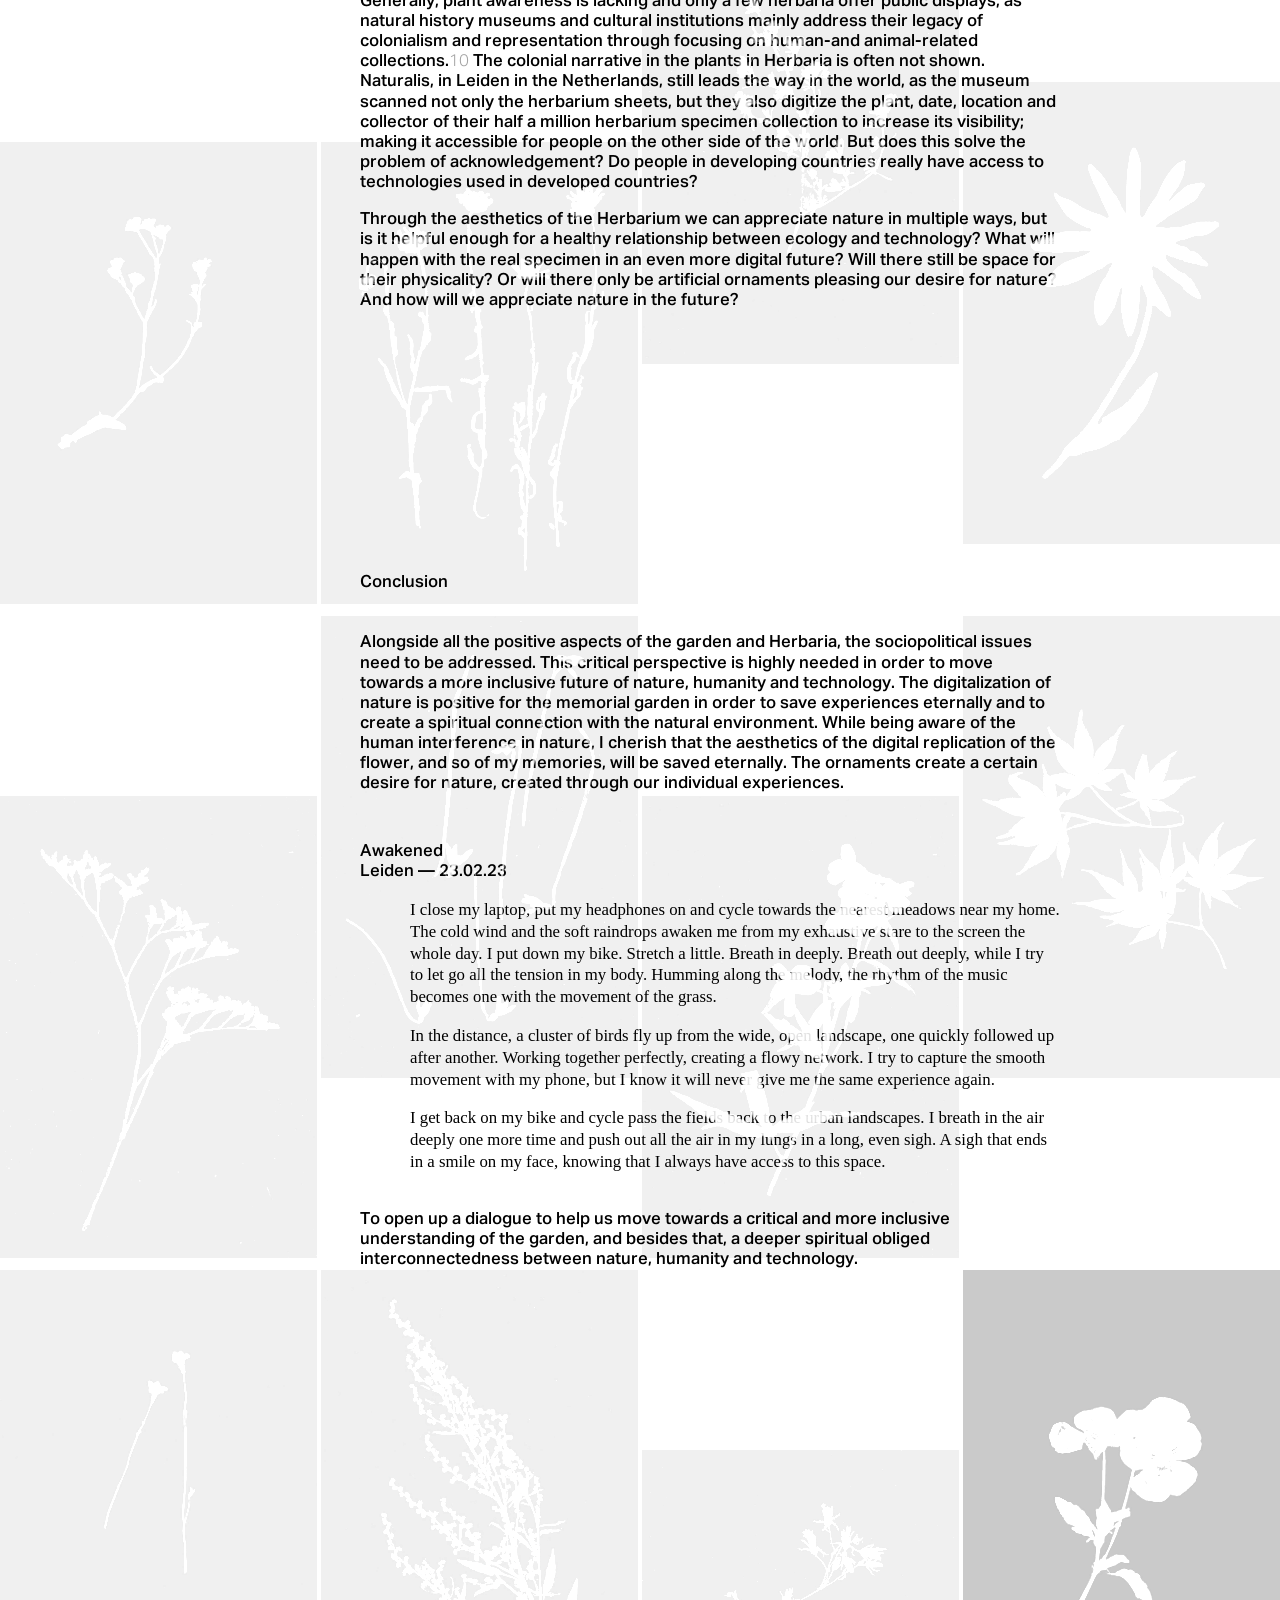
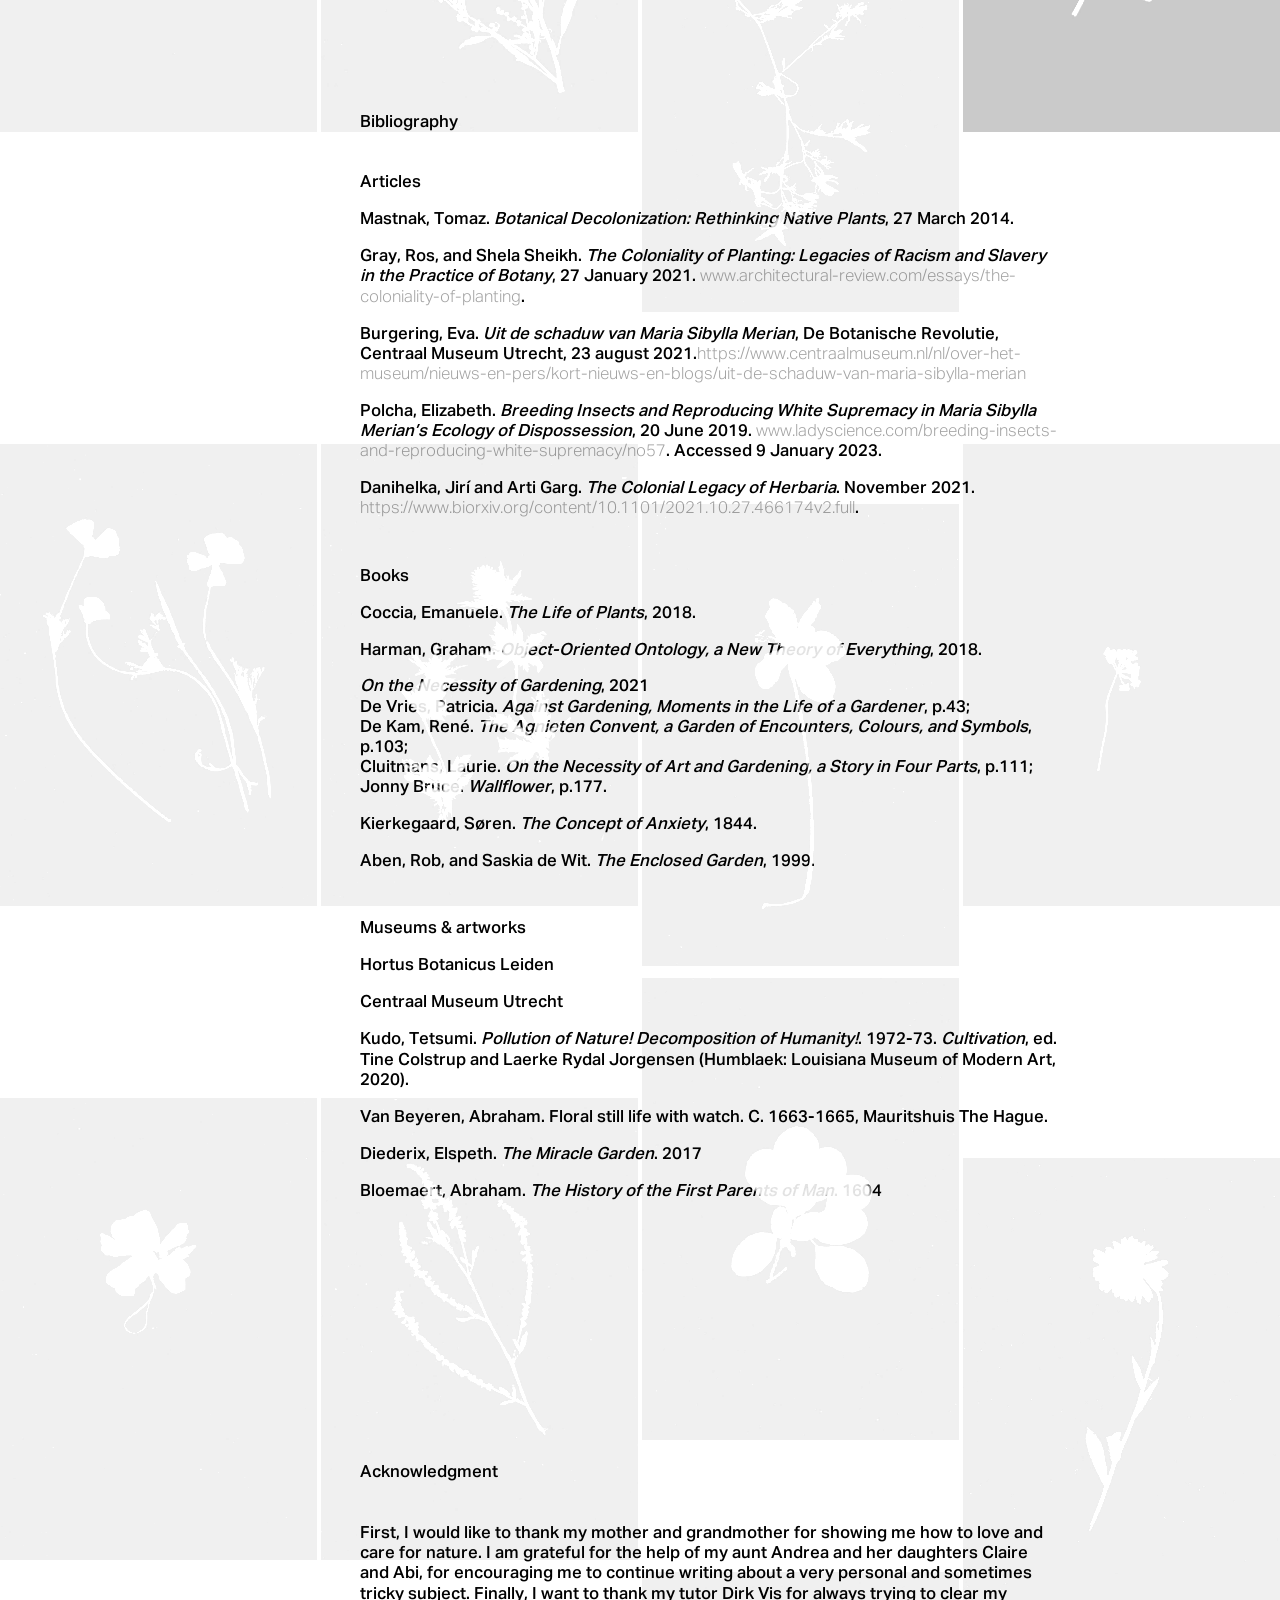
==== commit 02c9d915: "commit" ====
--- a/index.html
+++ b/index.html
@@ -29,7 +29,7 @@
 	<meta property="og:image" content="assets/images/imageforsocialmedias.jpg" />
 
 	<!-- website title, visible in the browser window and on link sharing -->
-	<title>The Memorial Herbarium</title>
+	<title>The Memorial Garden</title>
 
 	<!-- links for extensions and dependencies -->
 
@@ -156,7 +156,7 @@
 
 		<header>
 
-			<h1>The Memorial Herbarium</h1>
+			<h1>The Memorial Garden</h1>
 
 			<h3>Bachelor thesis by Amber Meekel<br />
 				B.A. Graphic Design, <br />
@@ -454,7 +454,7 @@
 
 				<p class="observation">
 					When I was a child, I used to visit my grandparents, who lived between the fruit orchards, almost
-					every weekend. While the rest of my family would be sitting inside, I would be playing in the garden
+					every weekend. While the rest of my family would be in or around the house, I would be playing in the garden
 					for as long as possible, instead of hours of staring at a screen that a lot of children do nowadays. I
 					would walk through the meadow, over the small dyke, pass the apple and pear trees then climb up the
 					cherry tree with a wicker basket to pick the fruits while eating them at the same time.
@@ -596,8 +596,8 @@
 				</p>
 
 				<p class="observation">
-					Cold<br />
-					Mainly cold
+					Cold.
+					Mainly cold.
 				</p>
 
 				<p class="observation">
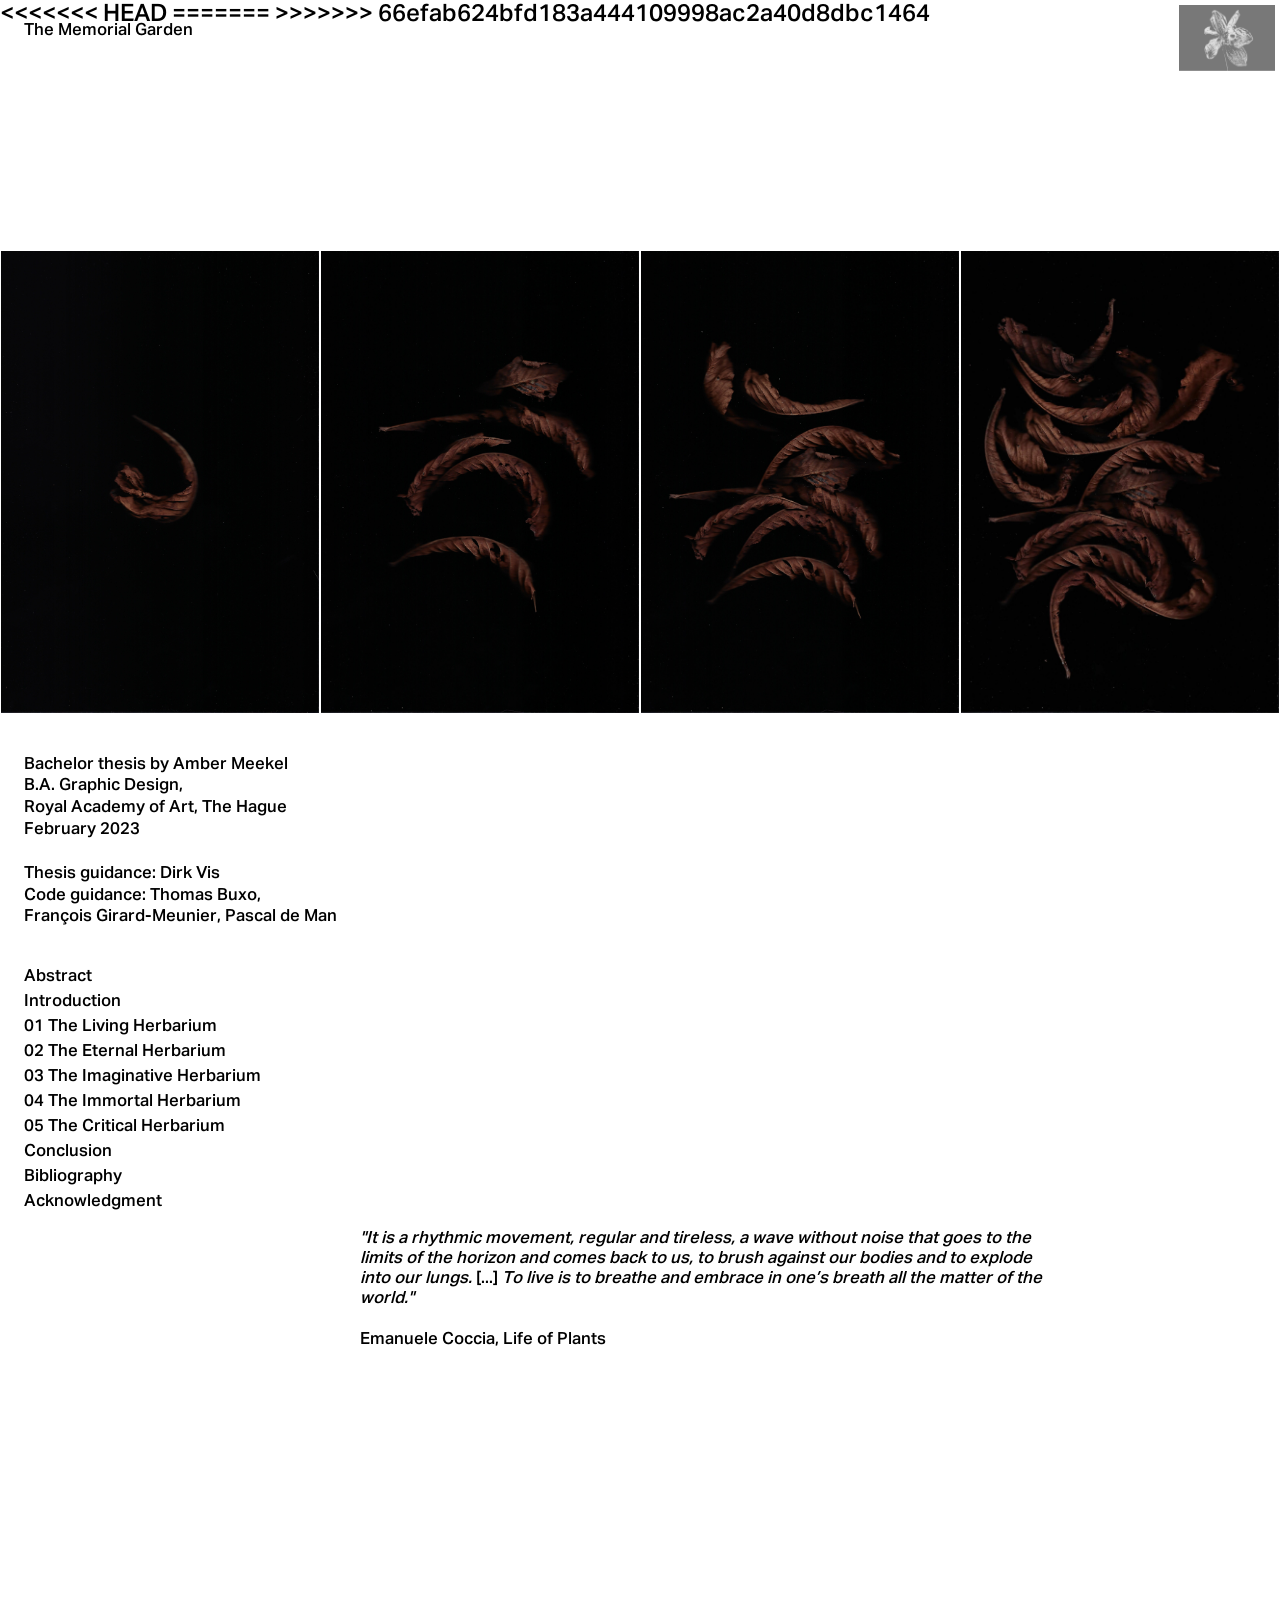
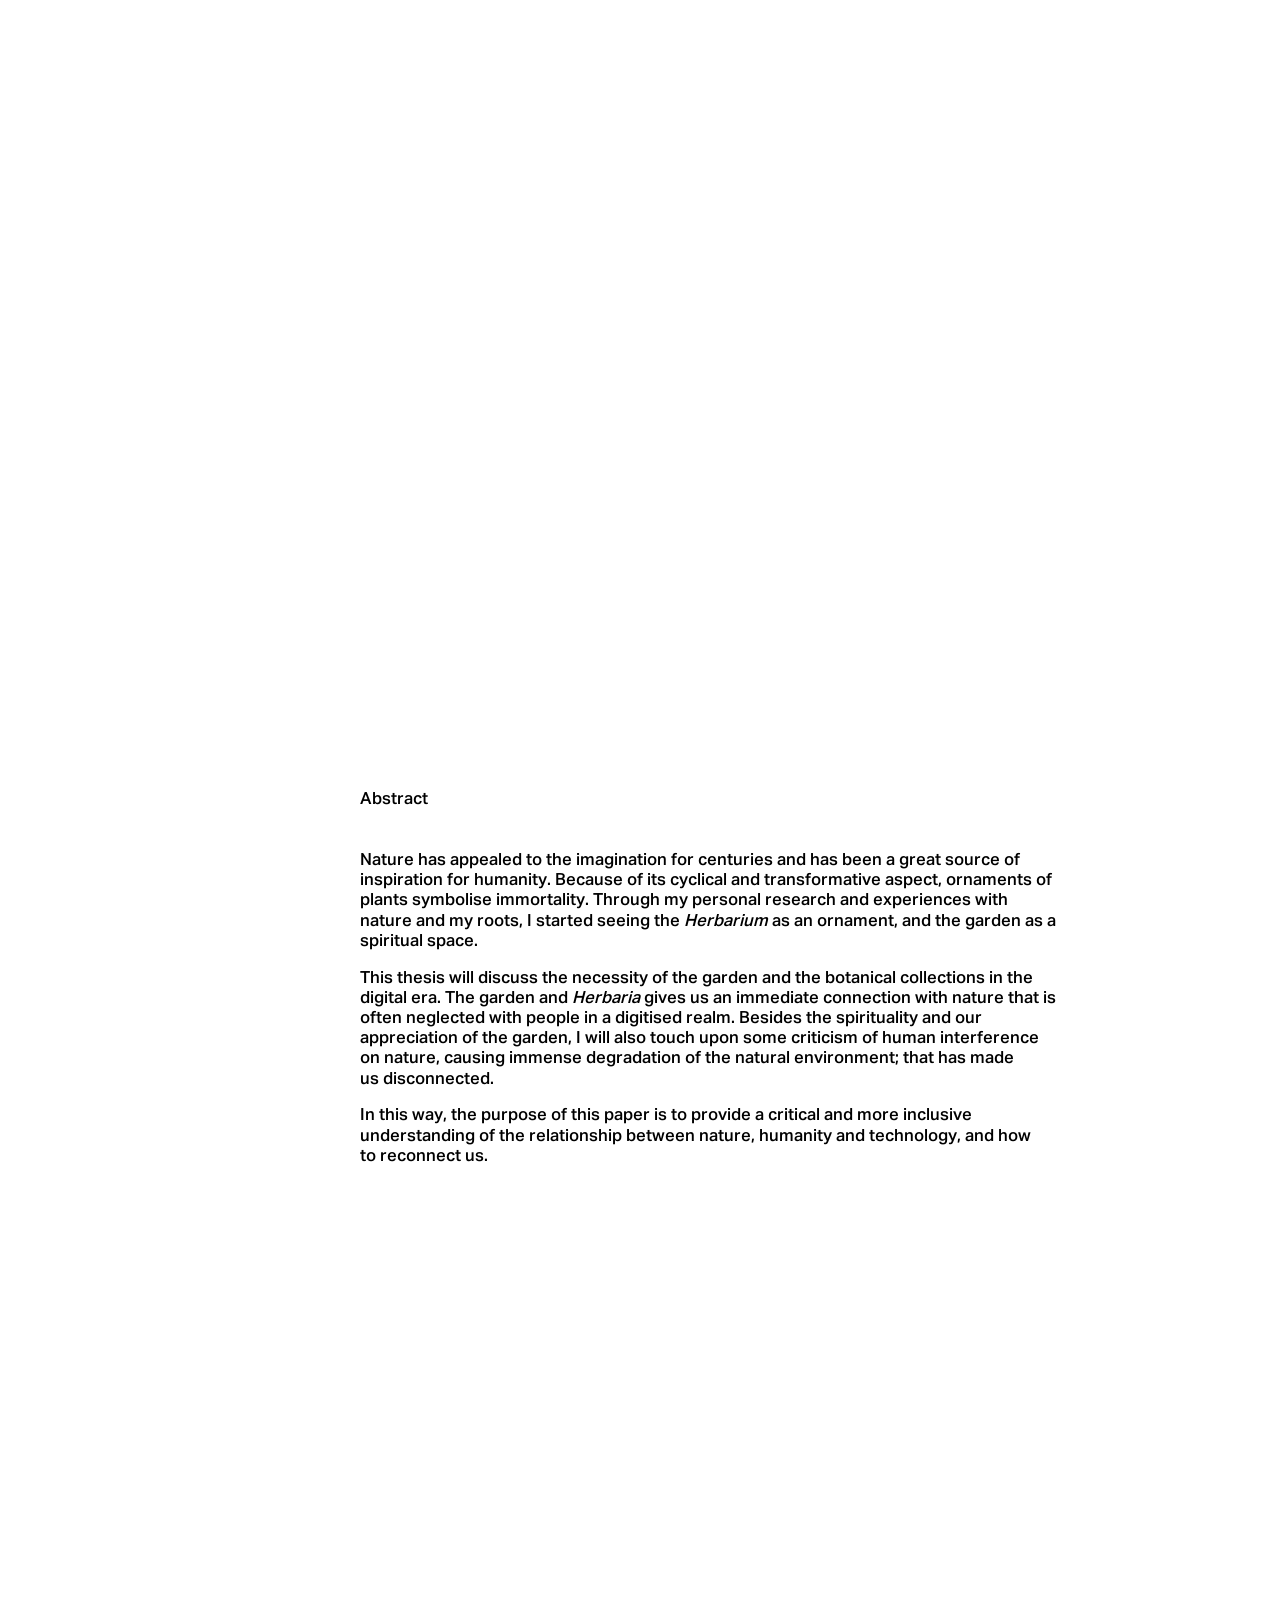
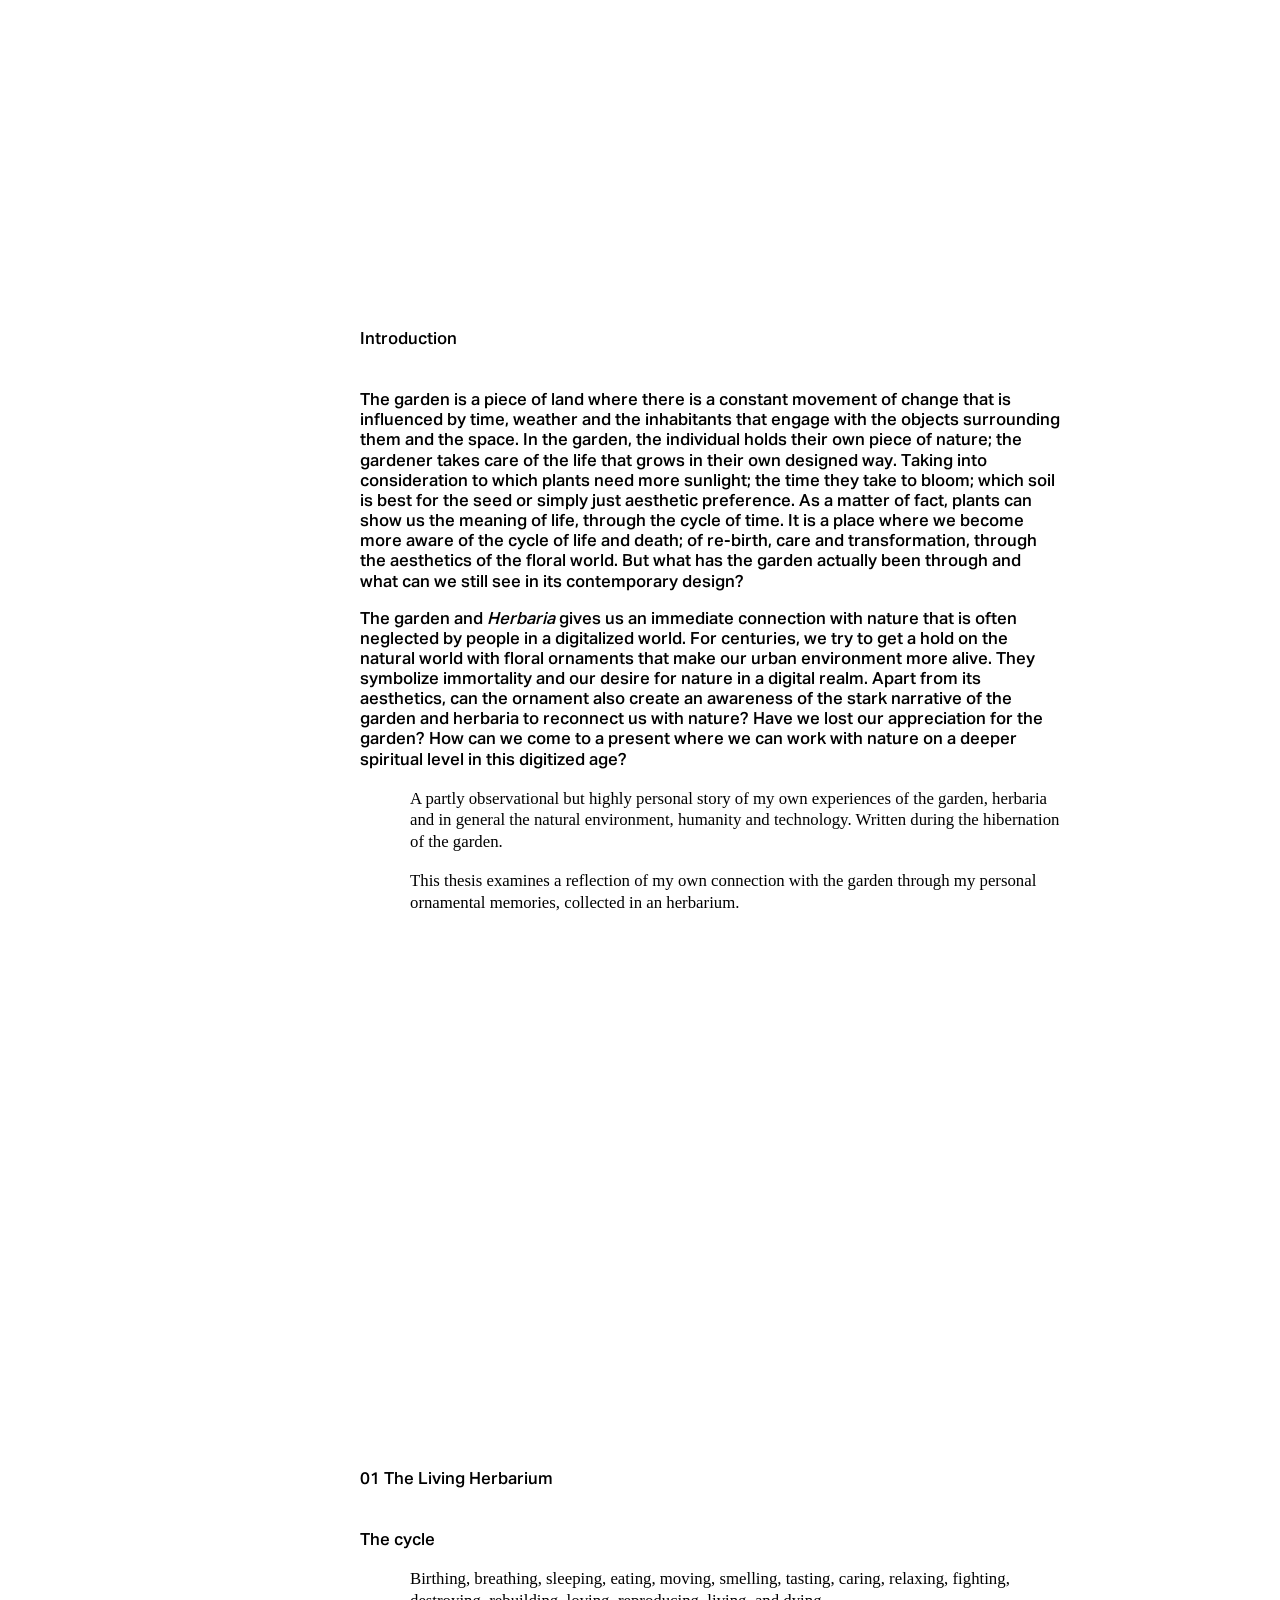
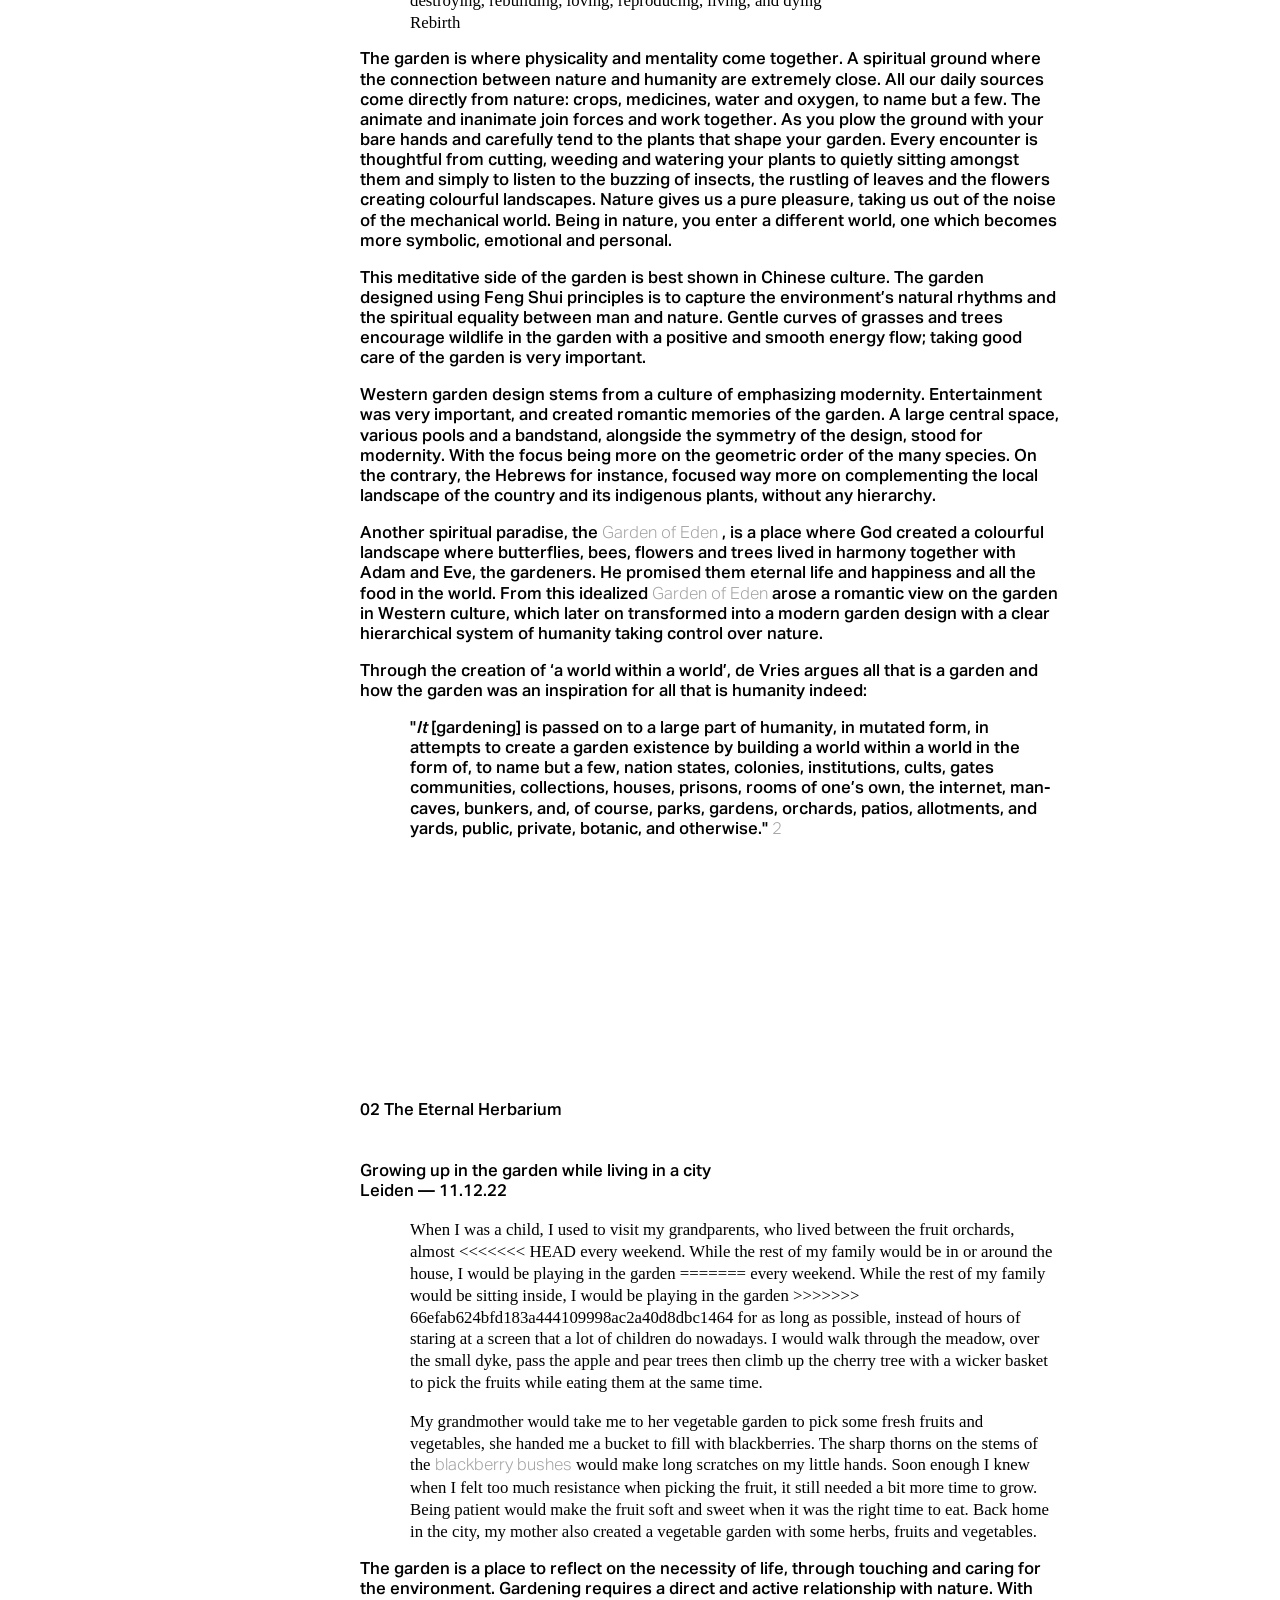
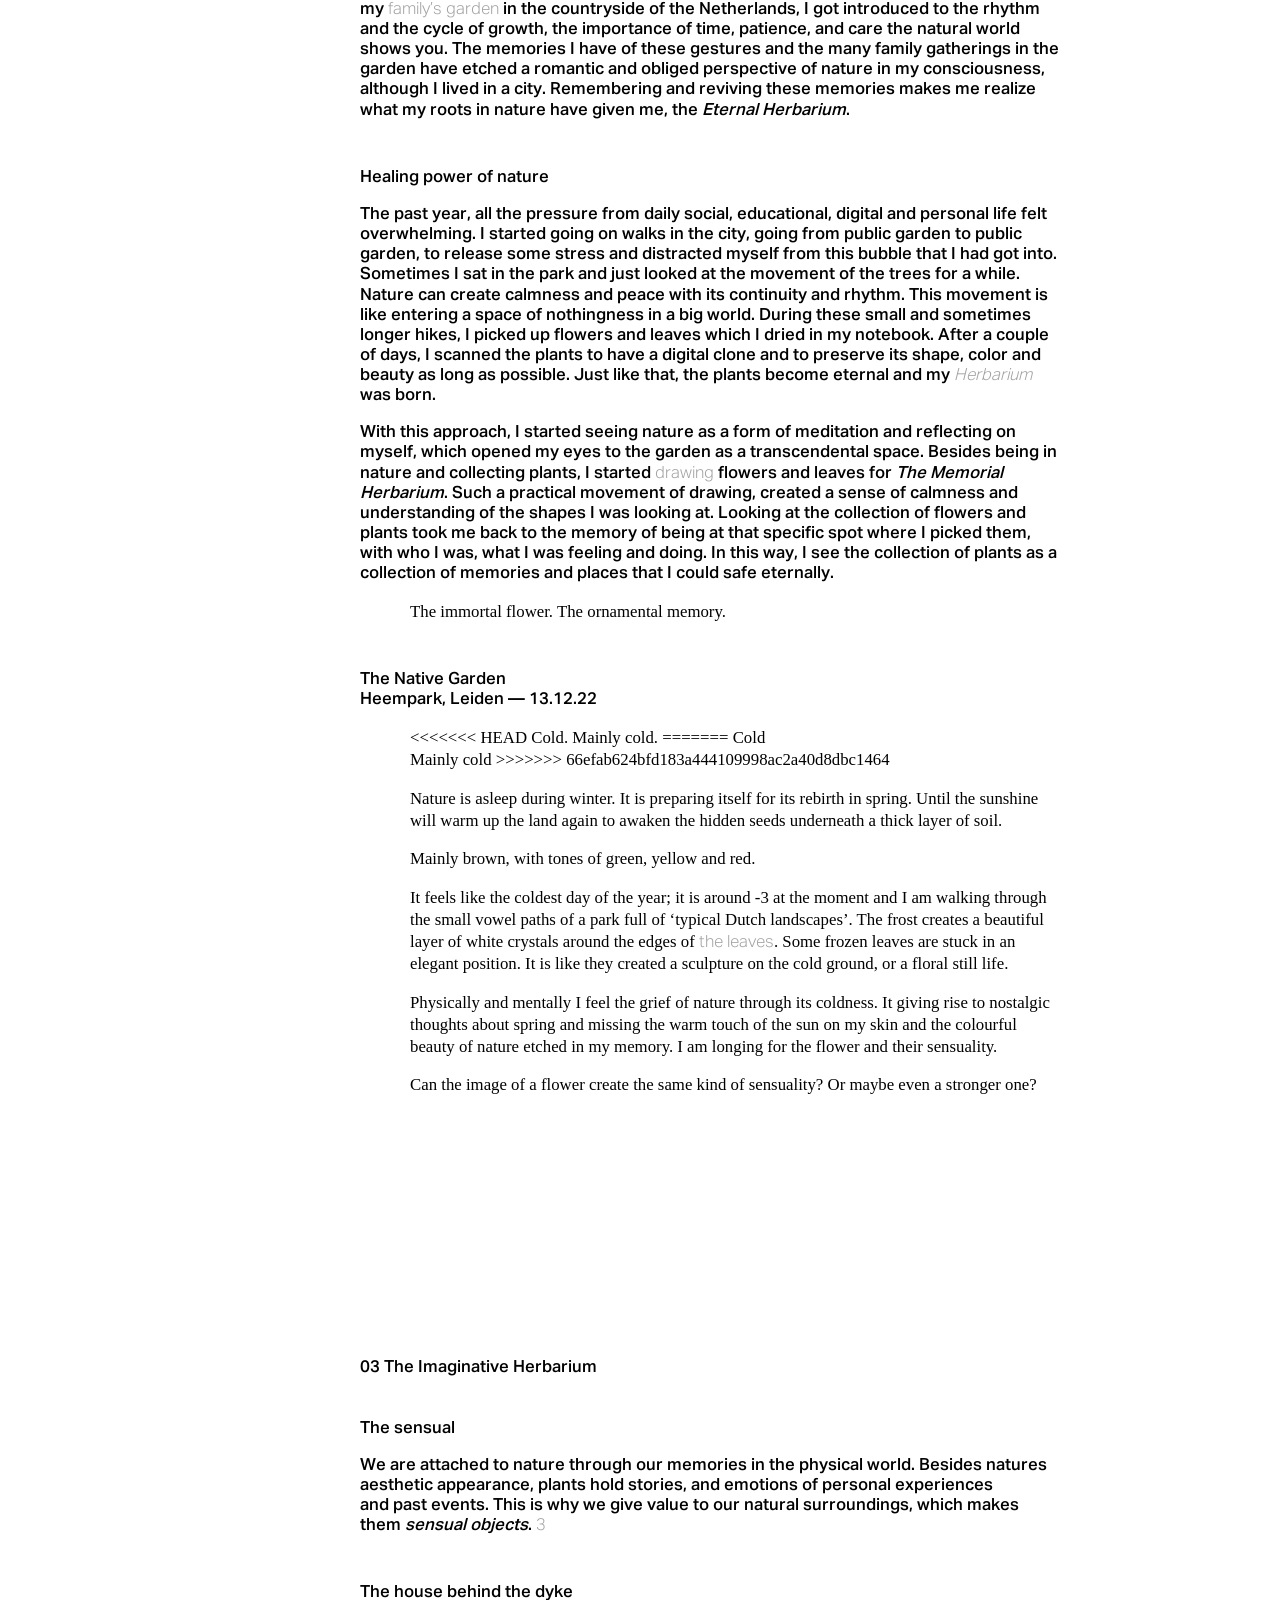
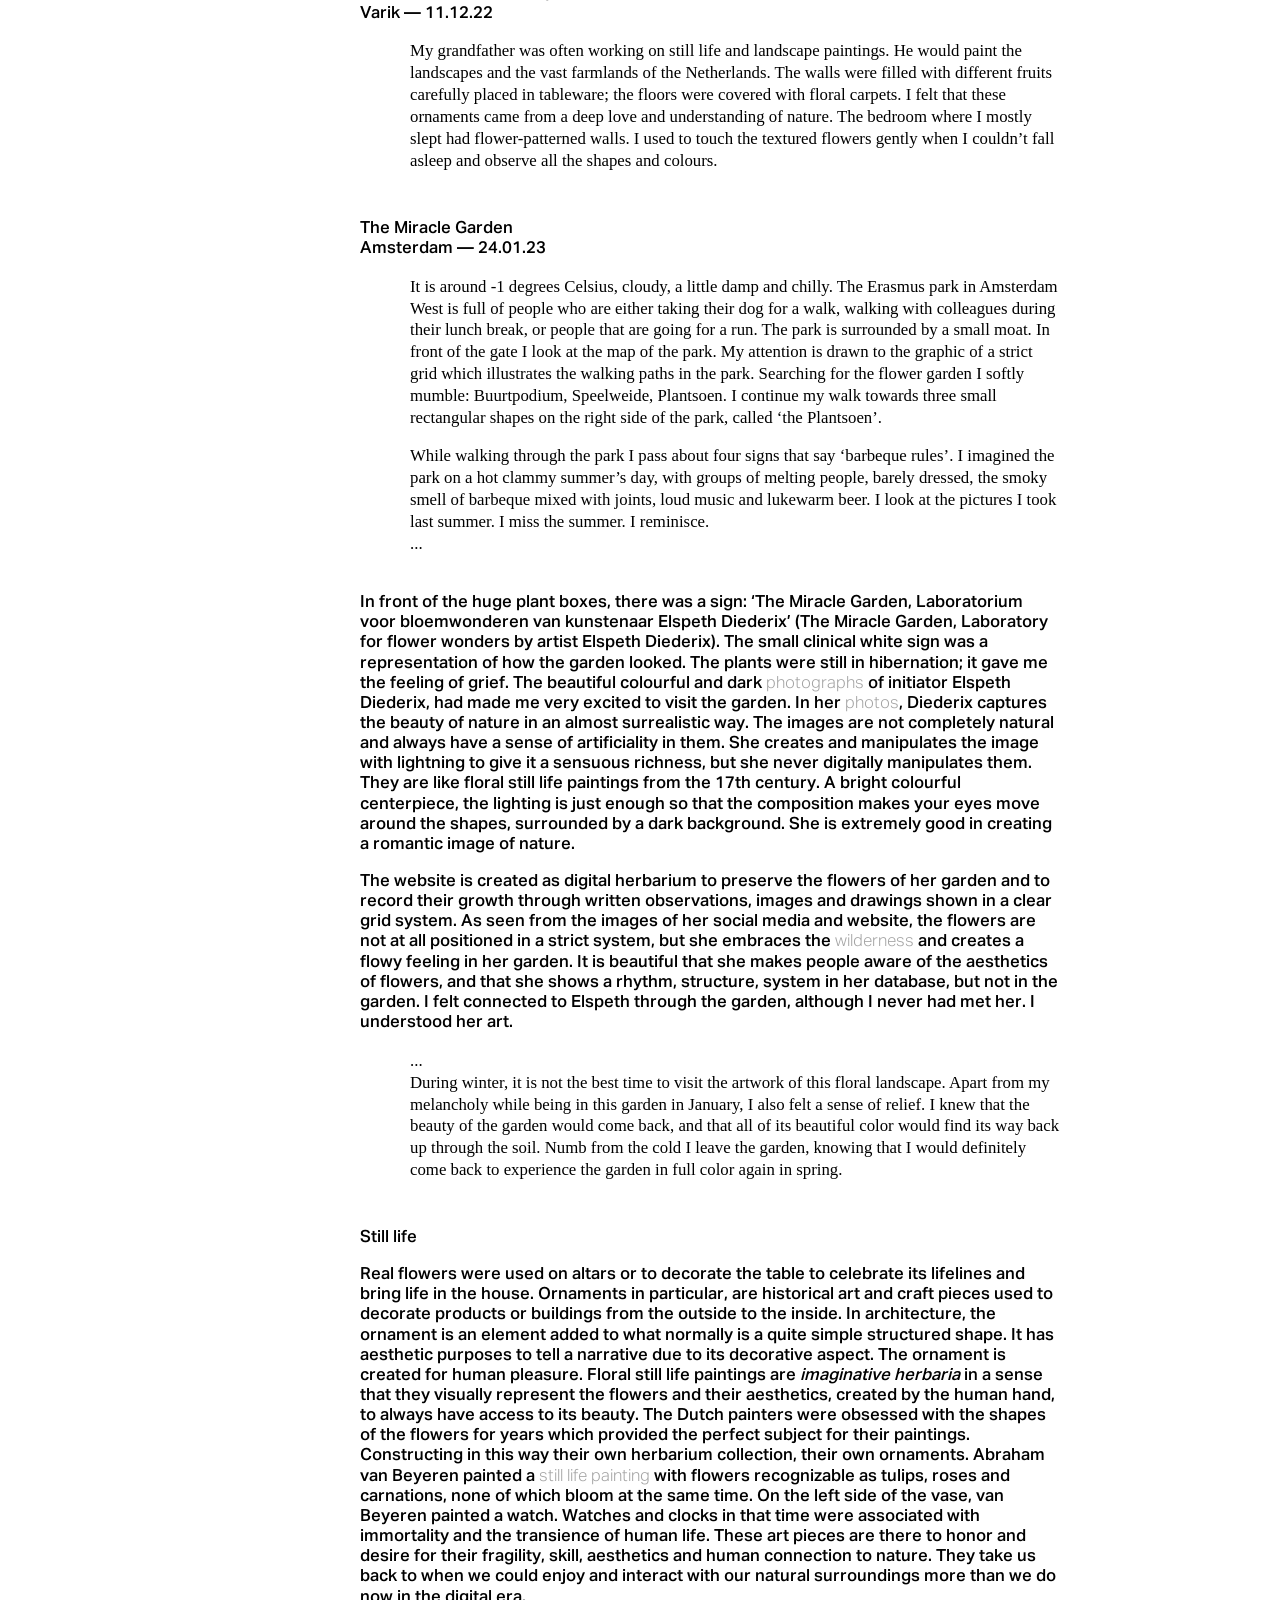
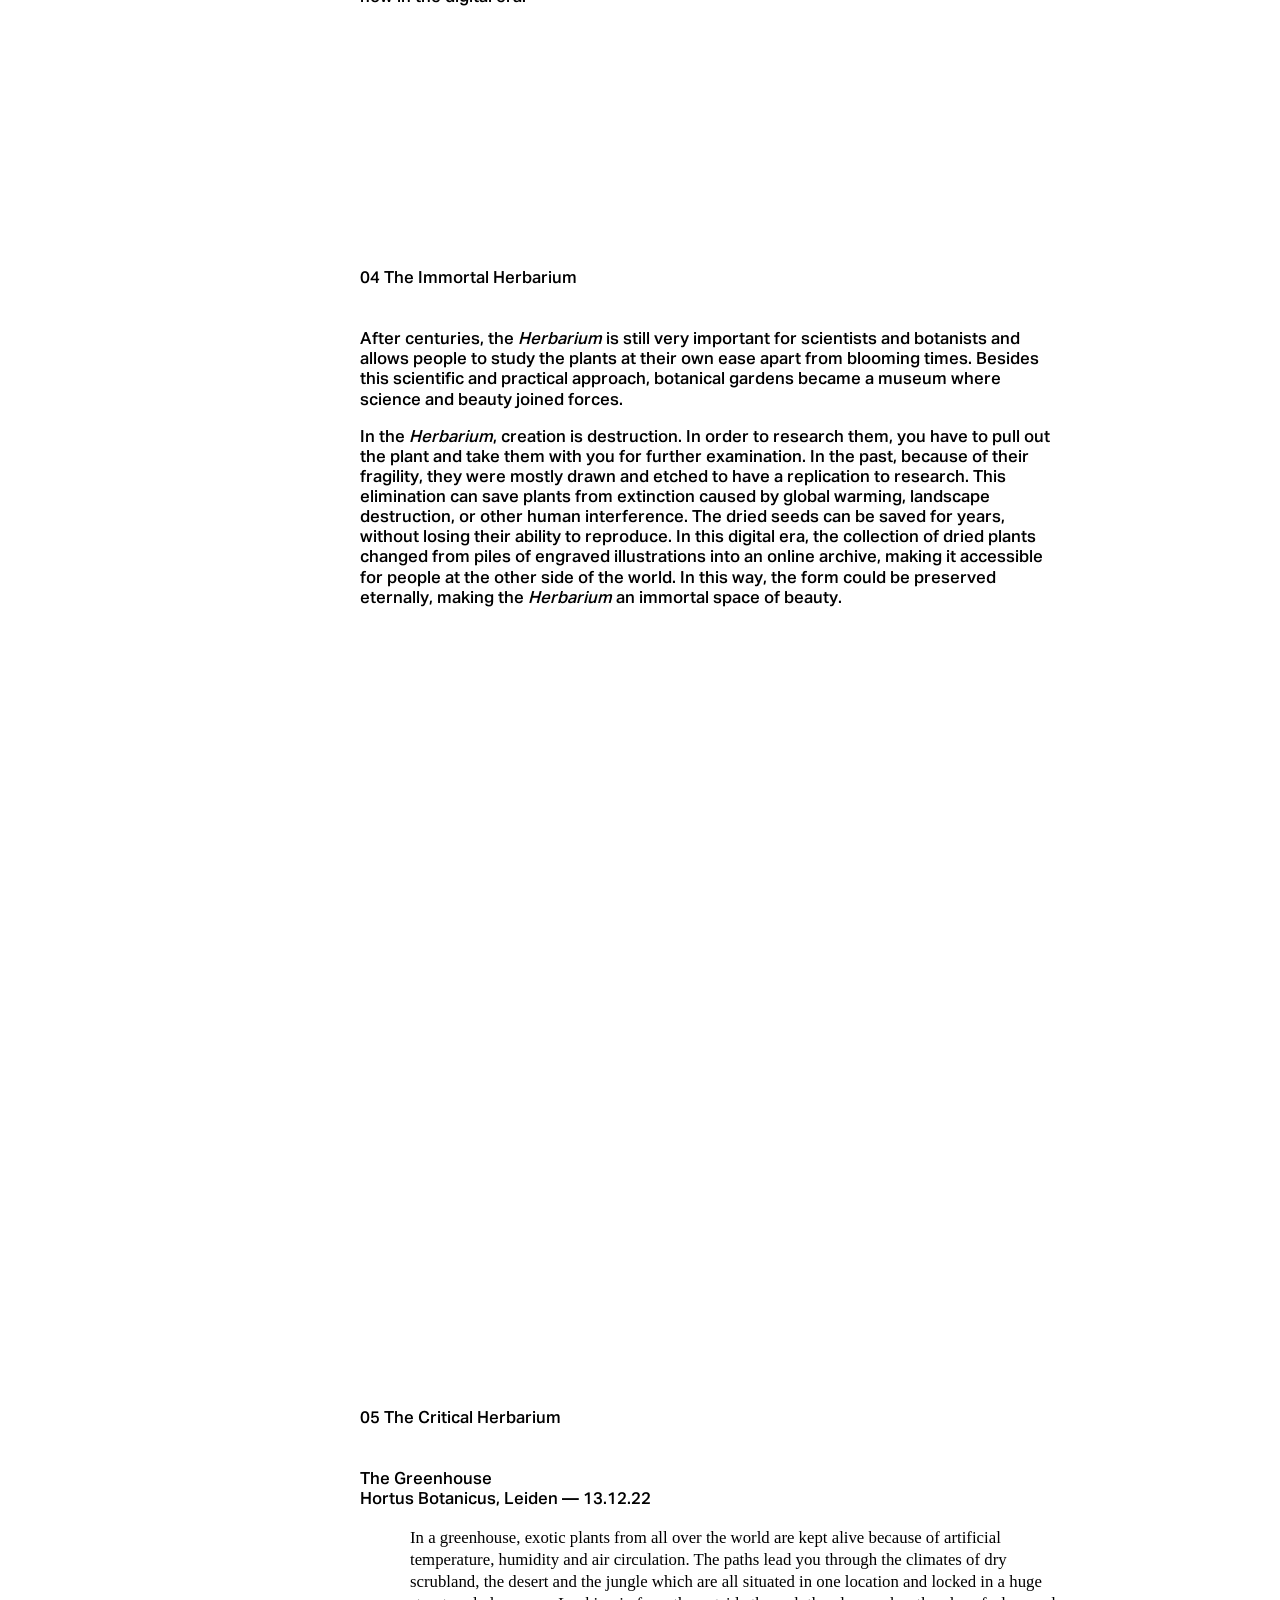
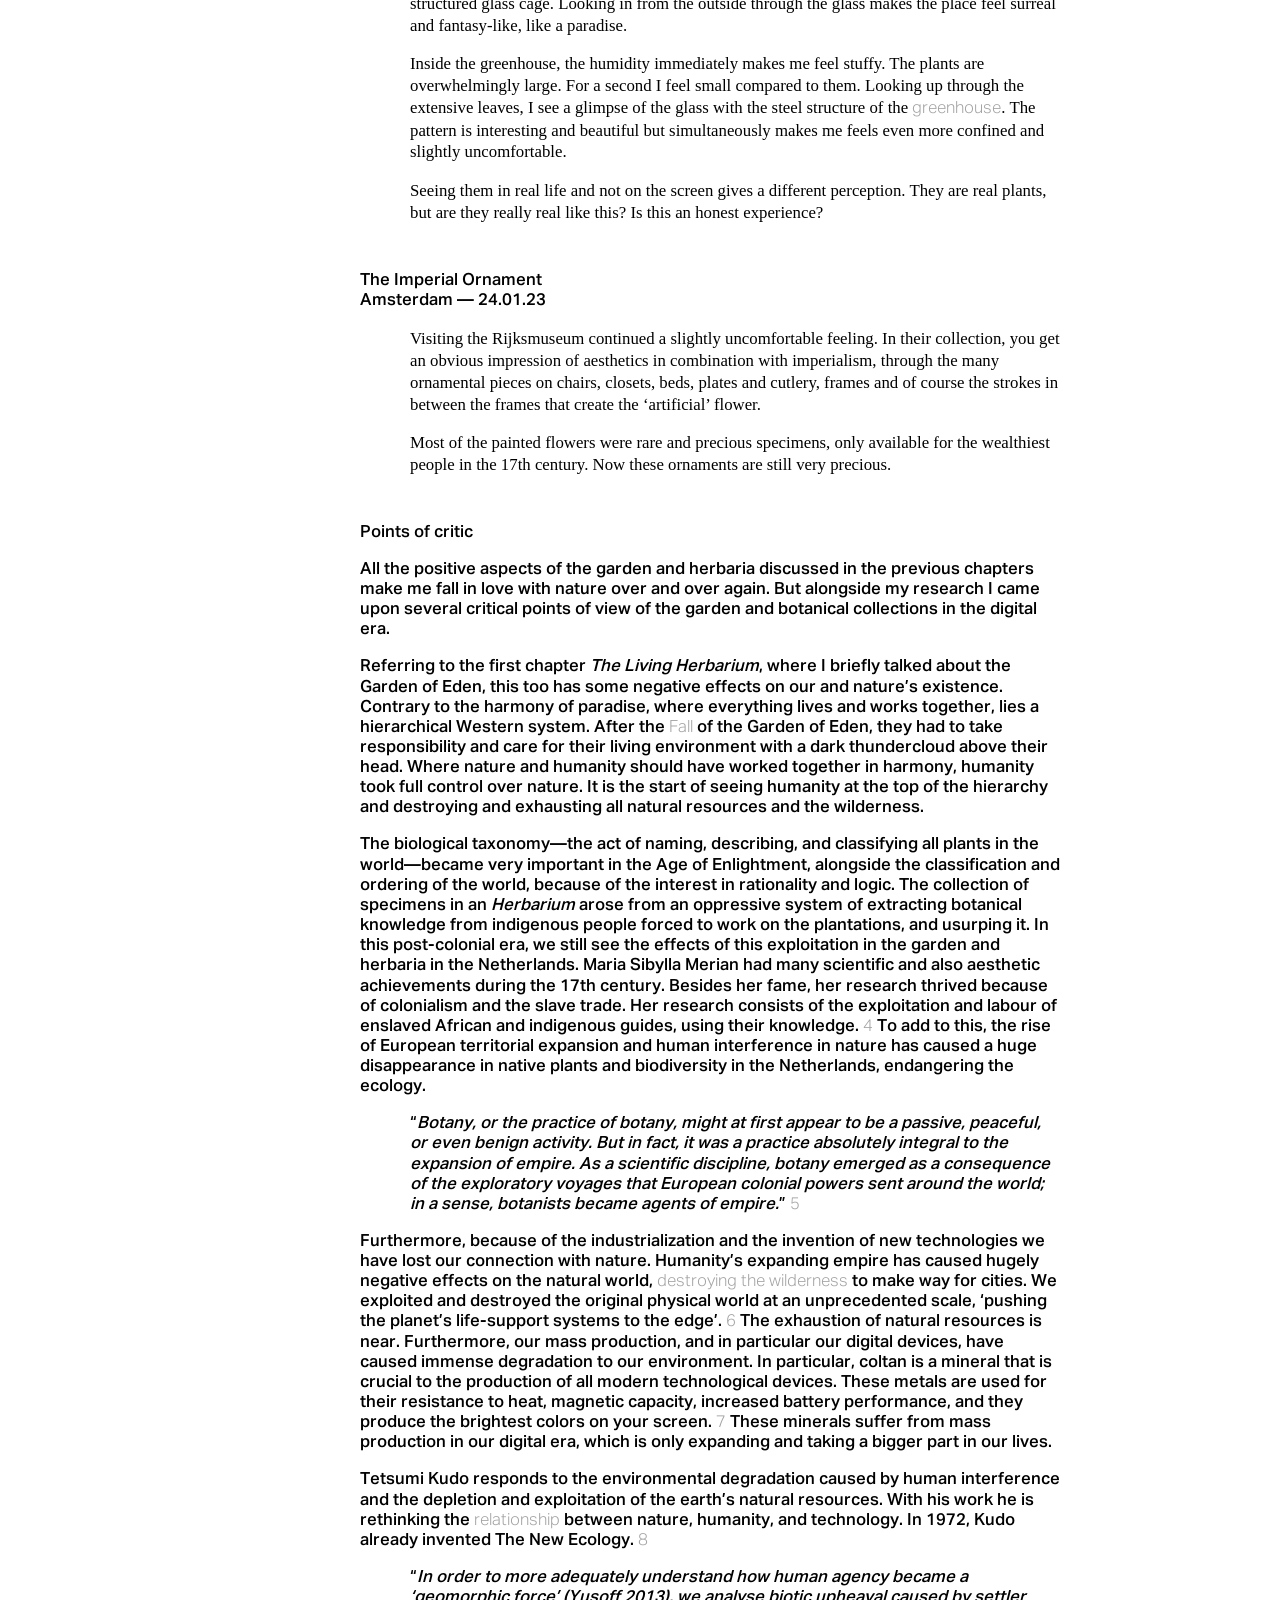
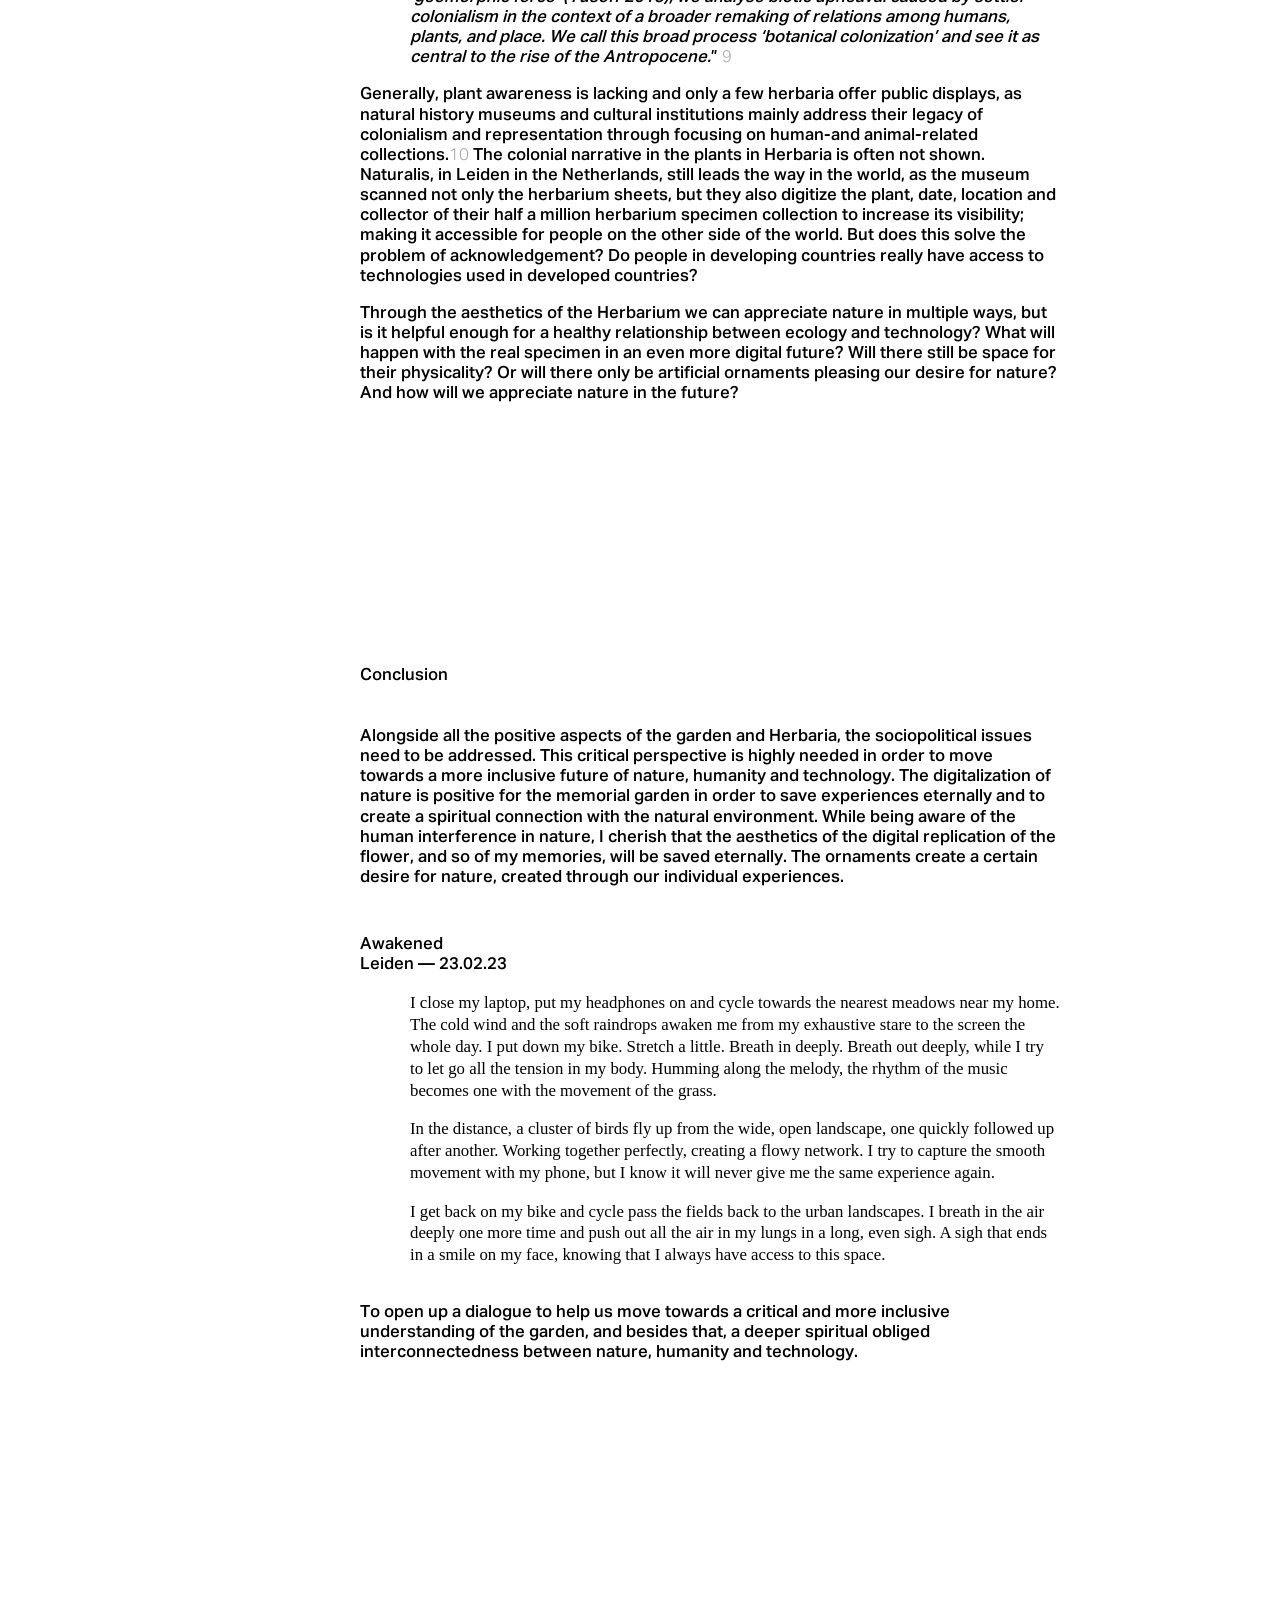
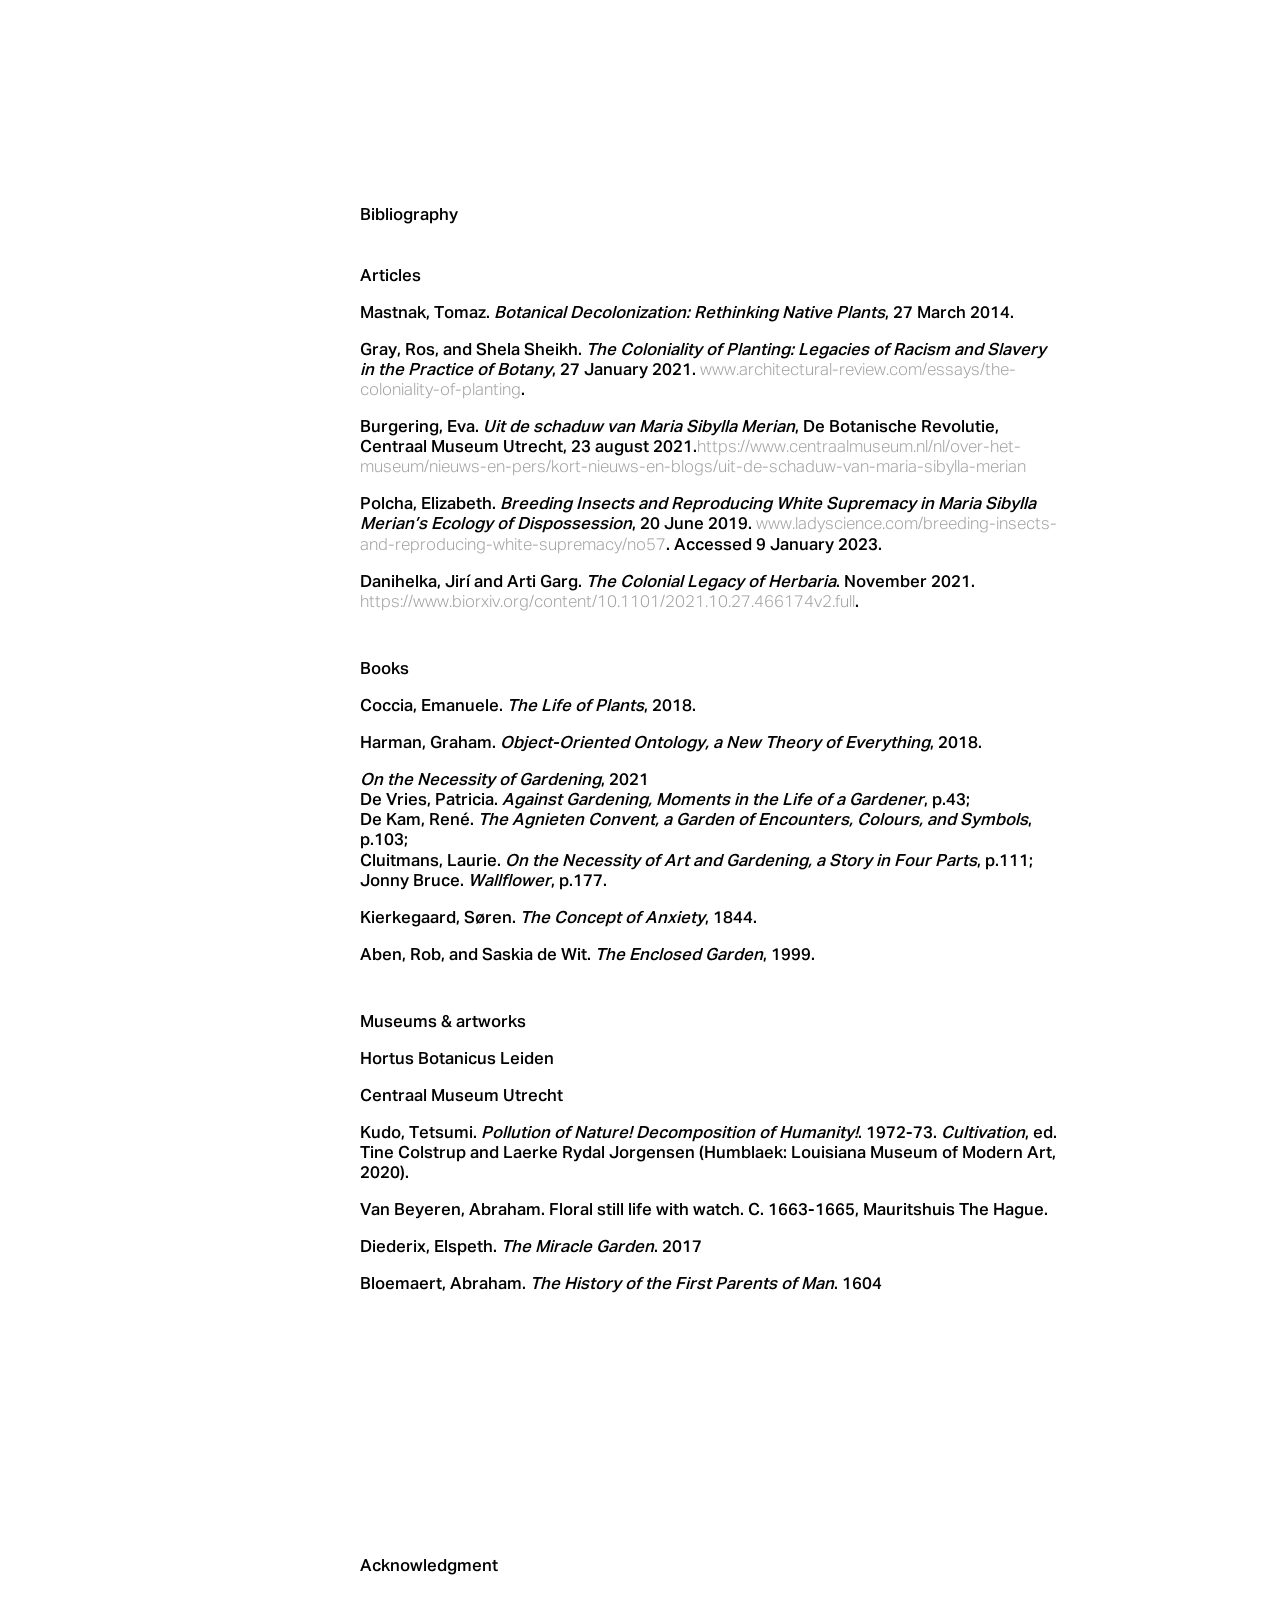
==== commit 2065ee86: "commit" ====
--- a/index.html
+++ b/index.html
@@ -29,7 +29,11 @@
 	<meta property="og:image" content="assets/images/imageforsocialmedias.jpg" />
 
 	<!-- website title, visible in the browser window and on link sharing -->
+<<<<<<< HEAD
 	<title>The Memorial Garden</title>
+=======
+	<title>The Memorial Herbarium</title>
+>>>>>>> 66efab624bfd183a444109998ac2a40d8dbc1464
 
 	<!-- links for extensions and dependencies -->
 
@@ -454,7 +458,11 @@
 
 				<p class="observation">
 					When I was a child, I used to visit my grandparents, who lived between the fruit orchards, almost
+<<<<<<< HEAD
 					every weekend. While the rest of my family would be in or around the house, I would be playing in the garden
+=======
+					every weekend. While the rest of my family would be sitting inside, I would be playing in the garden
+>>>>>>> 66efab624bfd183a444109998ac2a40d8dbc1464
 					for as long as possible, instead of hours of staring at a screen that a lot of children do nowadays. I
 					would walk through the meadow, over the small dyke, pass the apple and pear trees then climb up the
 					cherry tree with a wicker basket to pick the fruits while eating them at the same time.
@@ -596,8 +604,13 @@
 				</p>
 
 				<p class="observation">
+<<<<<<< HEAD
 					Cold.
 					Mainly cold.
+=======
+					Cold<br />
+					Mainly cold
+>>>>>>> 66efab624bfd183a444109998ac2a40d8dbc1464
 				</p>
 
 				<p class="observation">
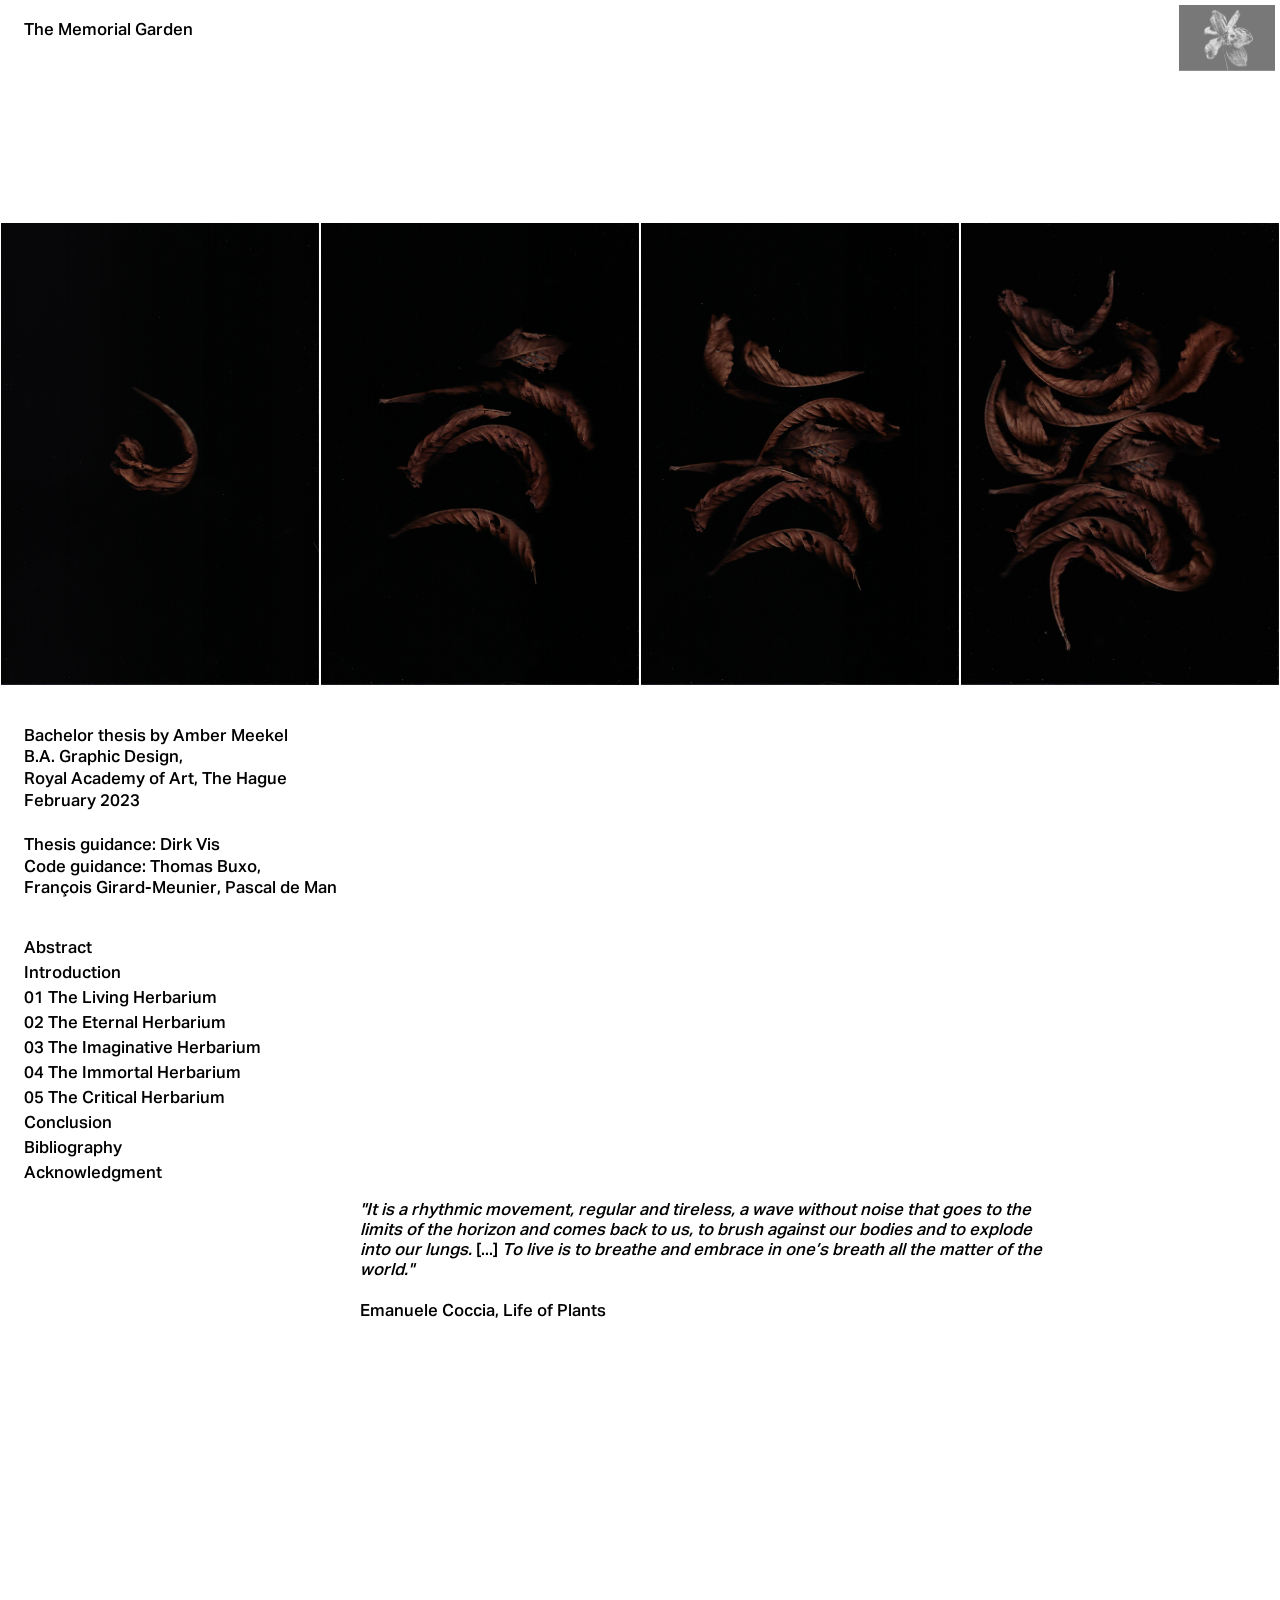
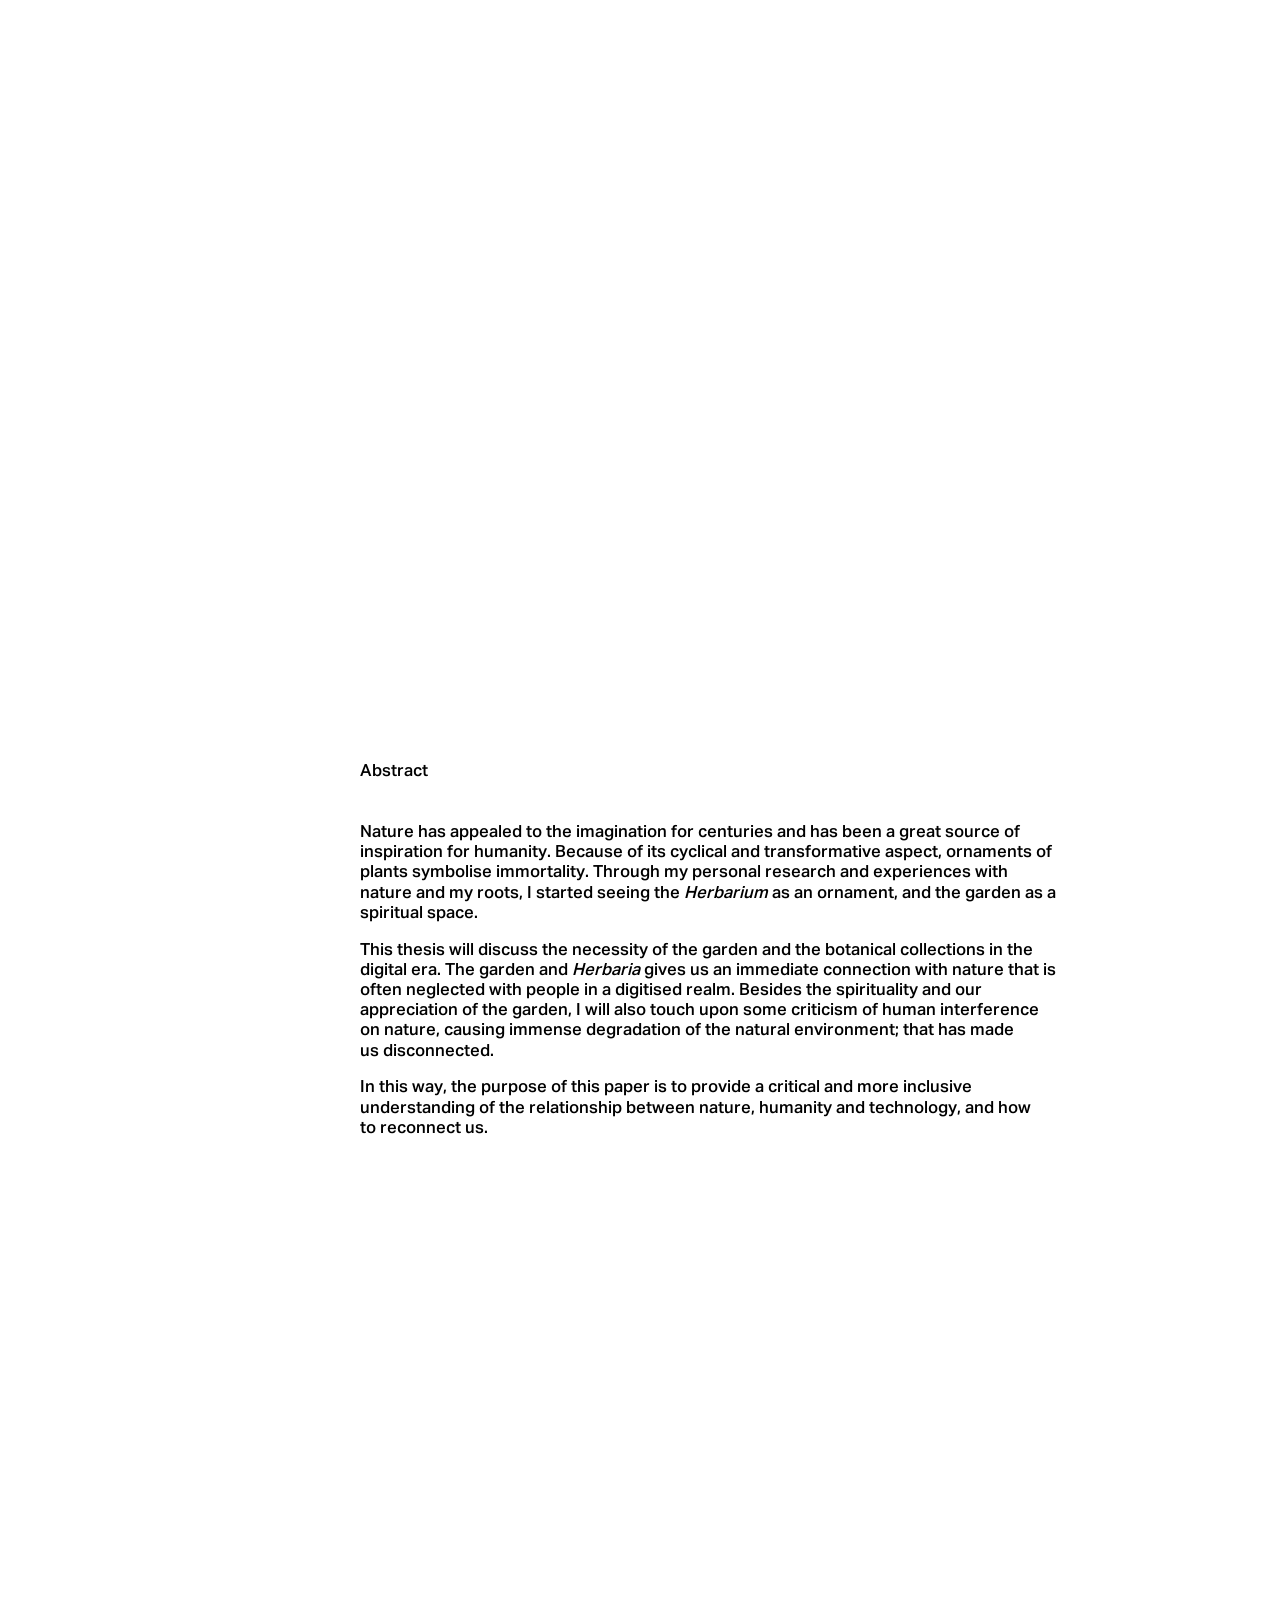
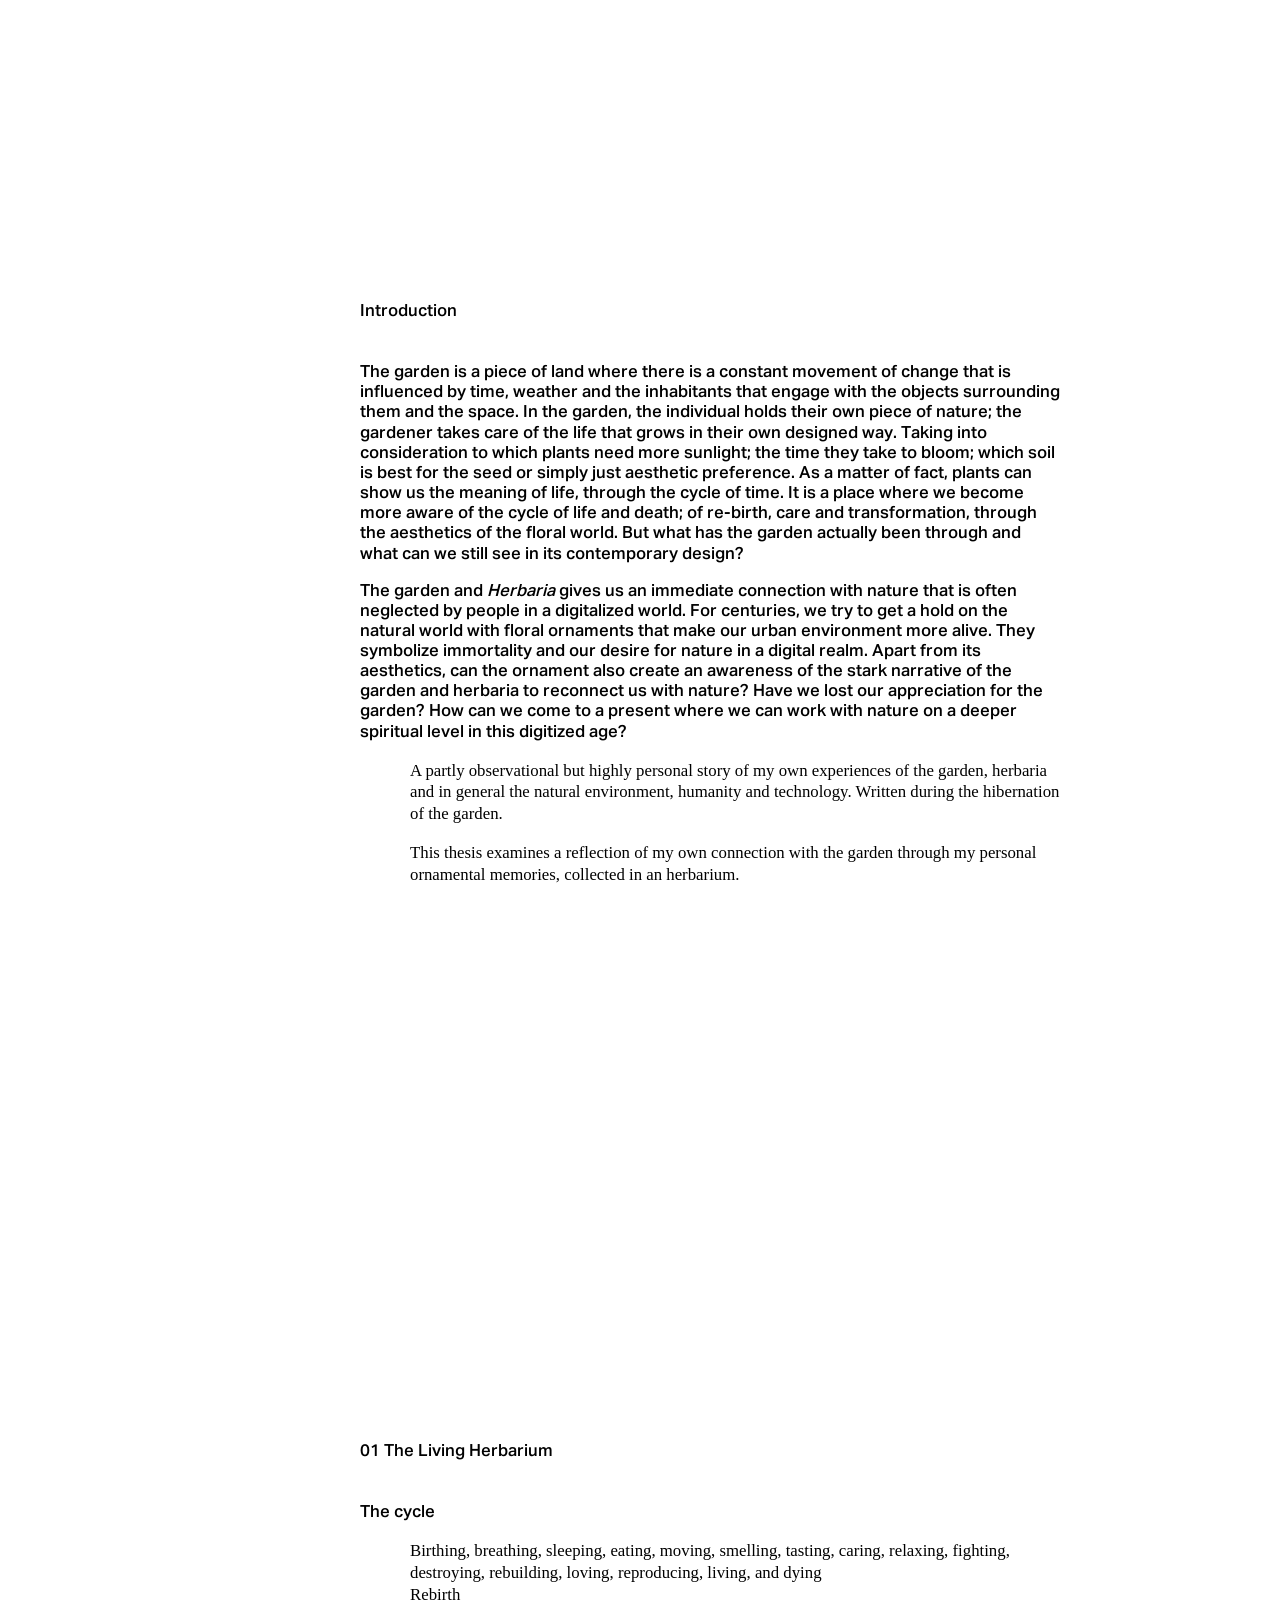
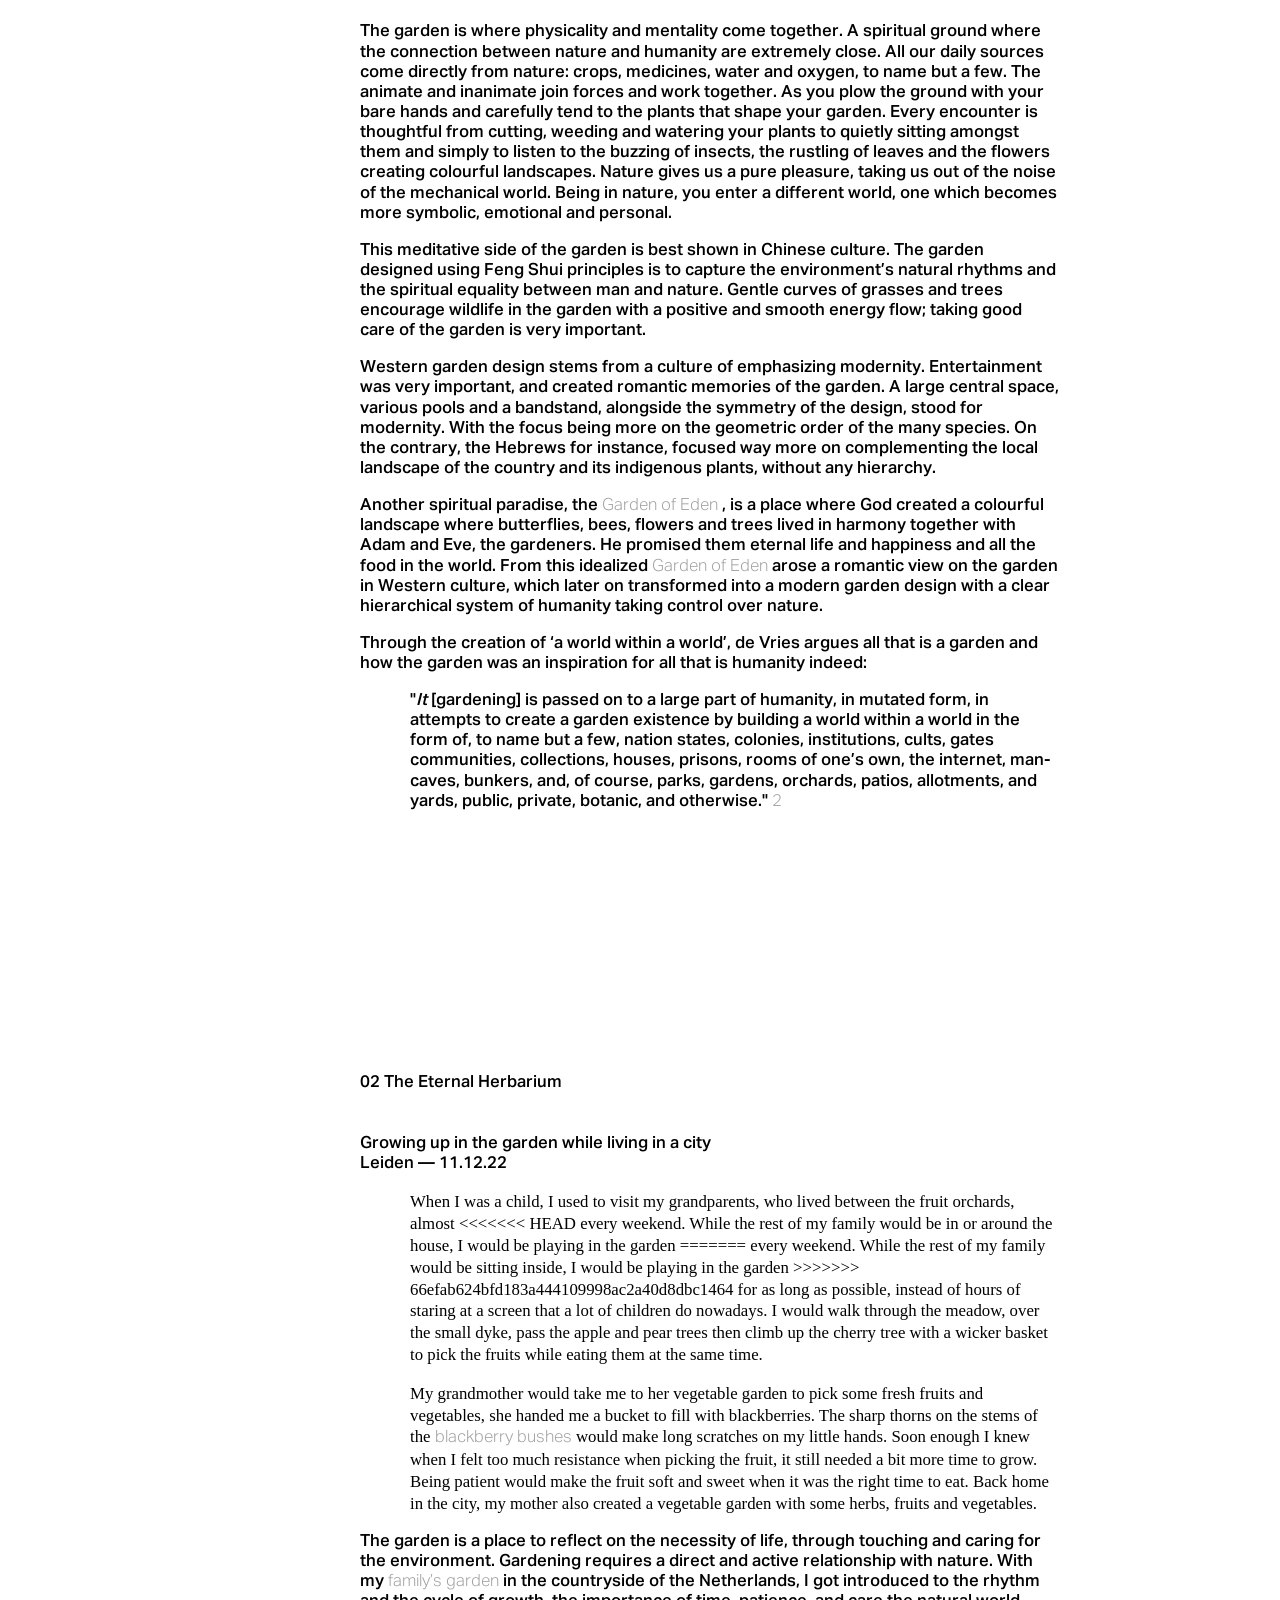
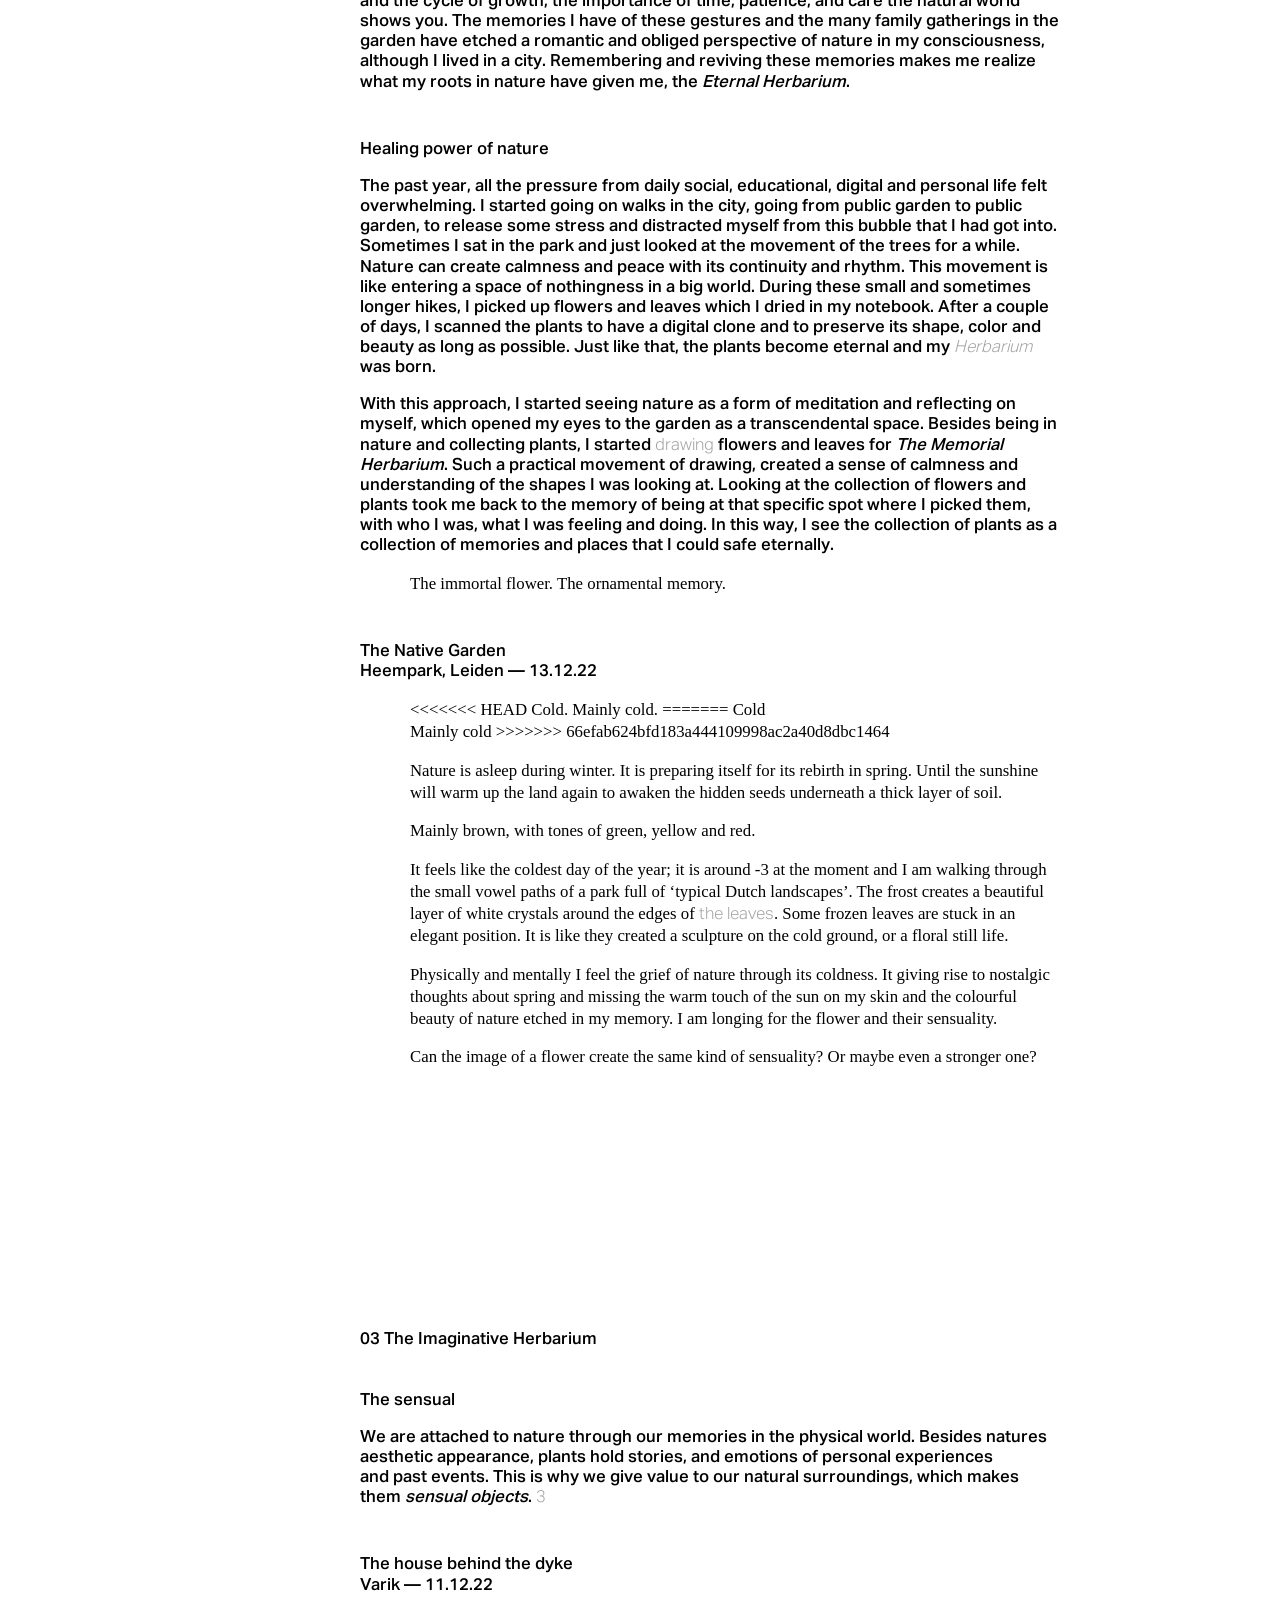
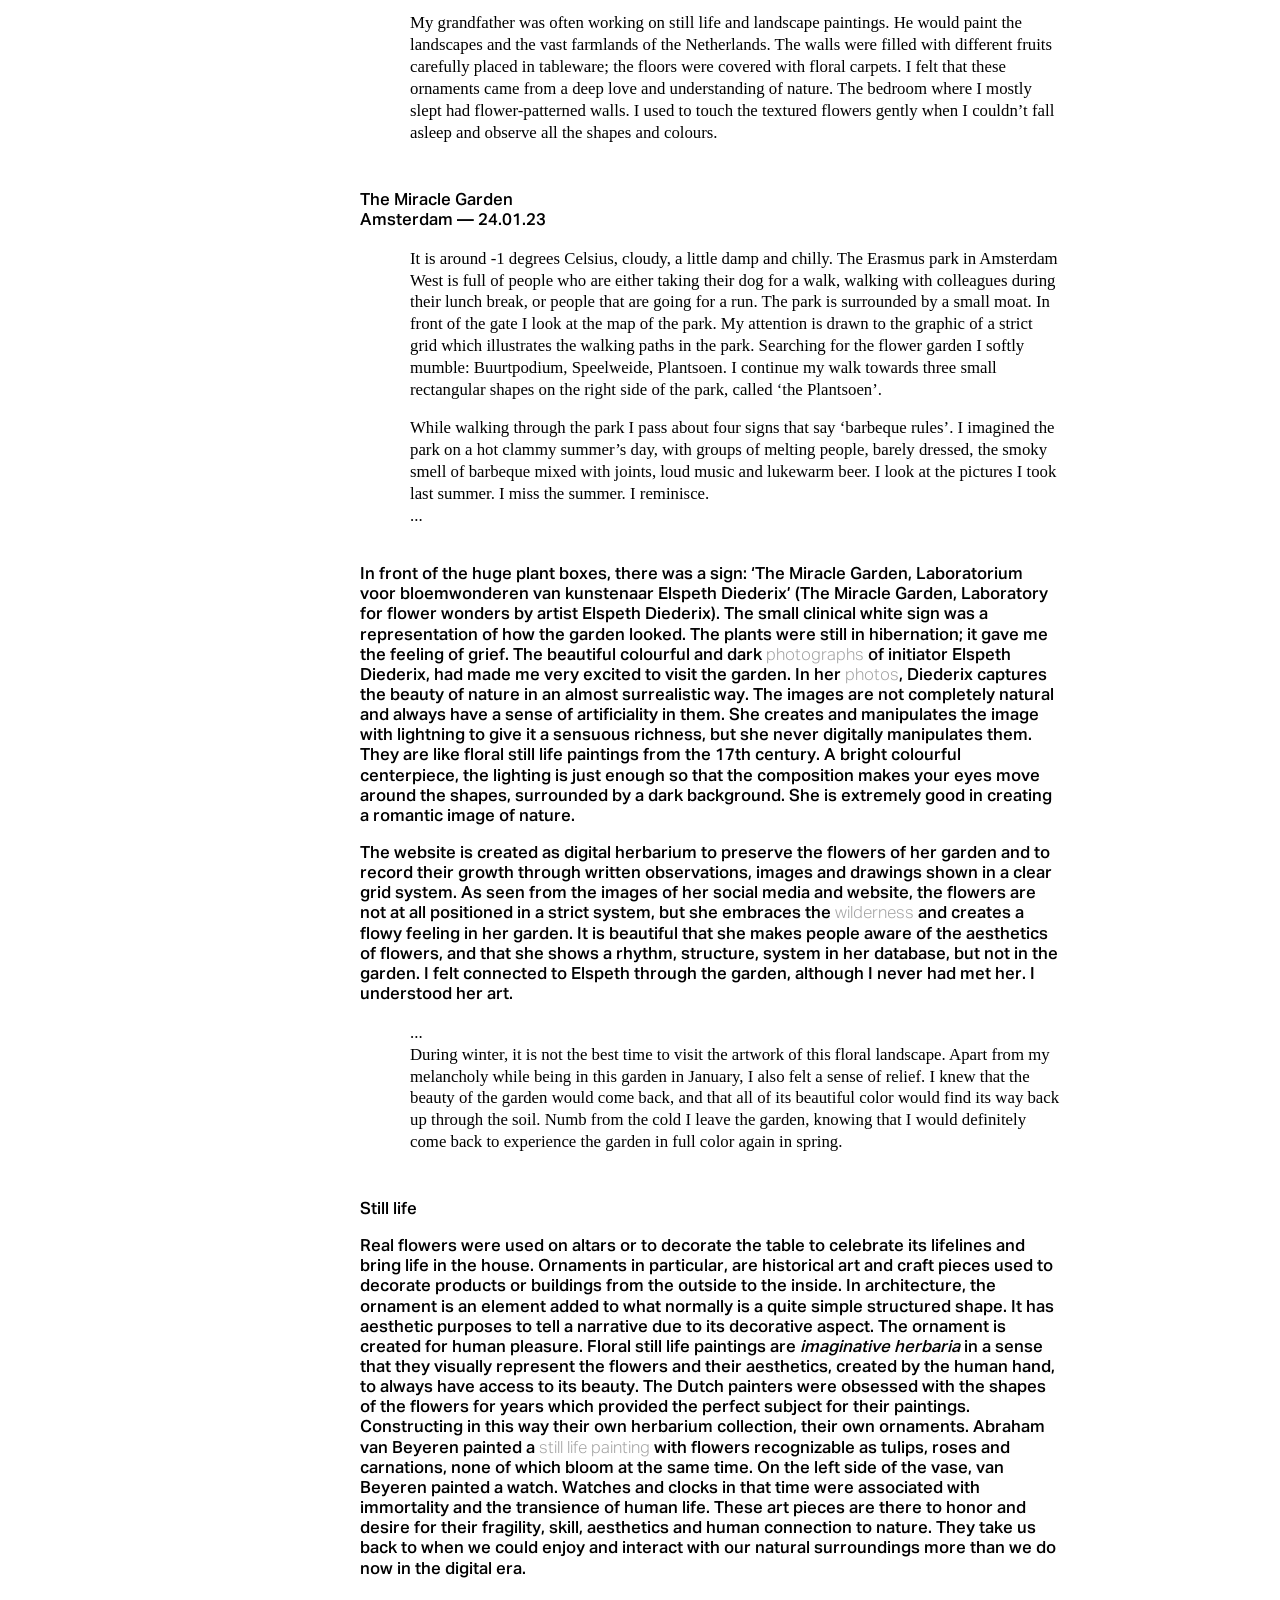
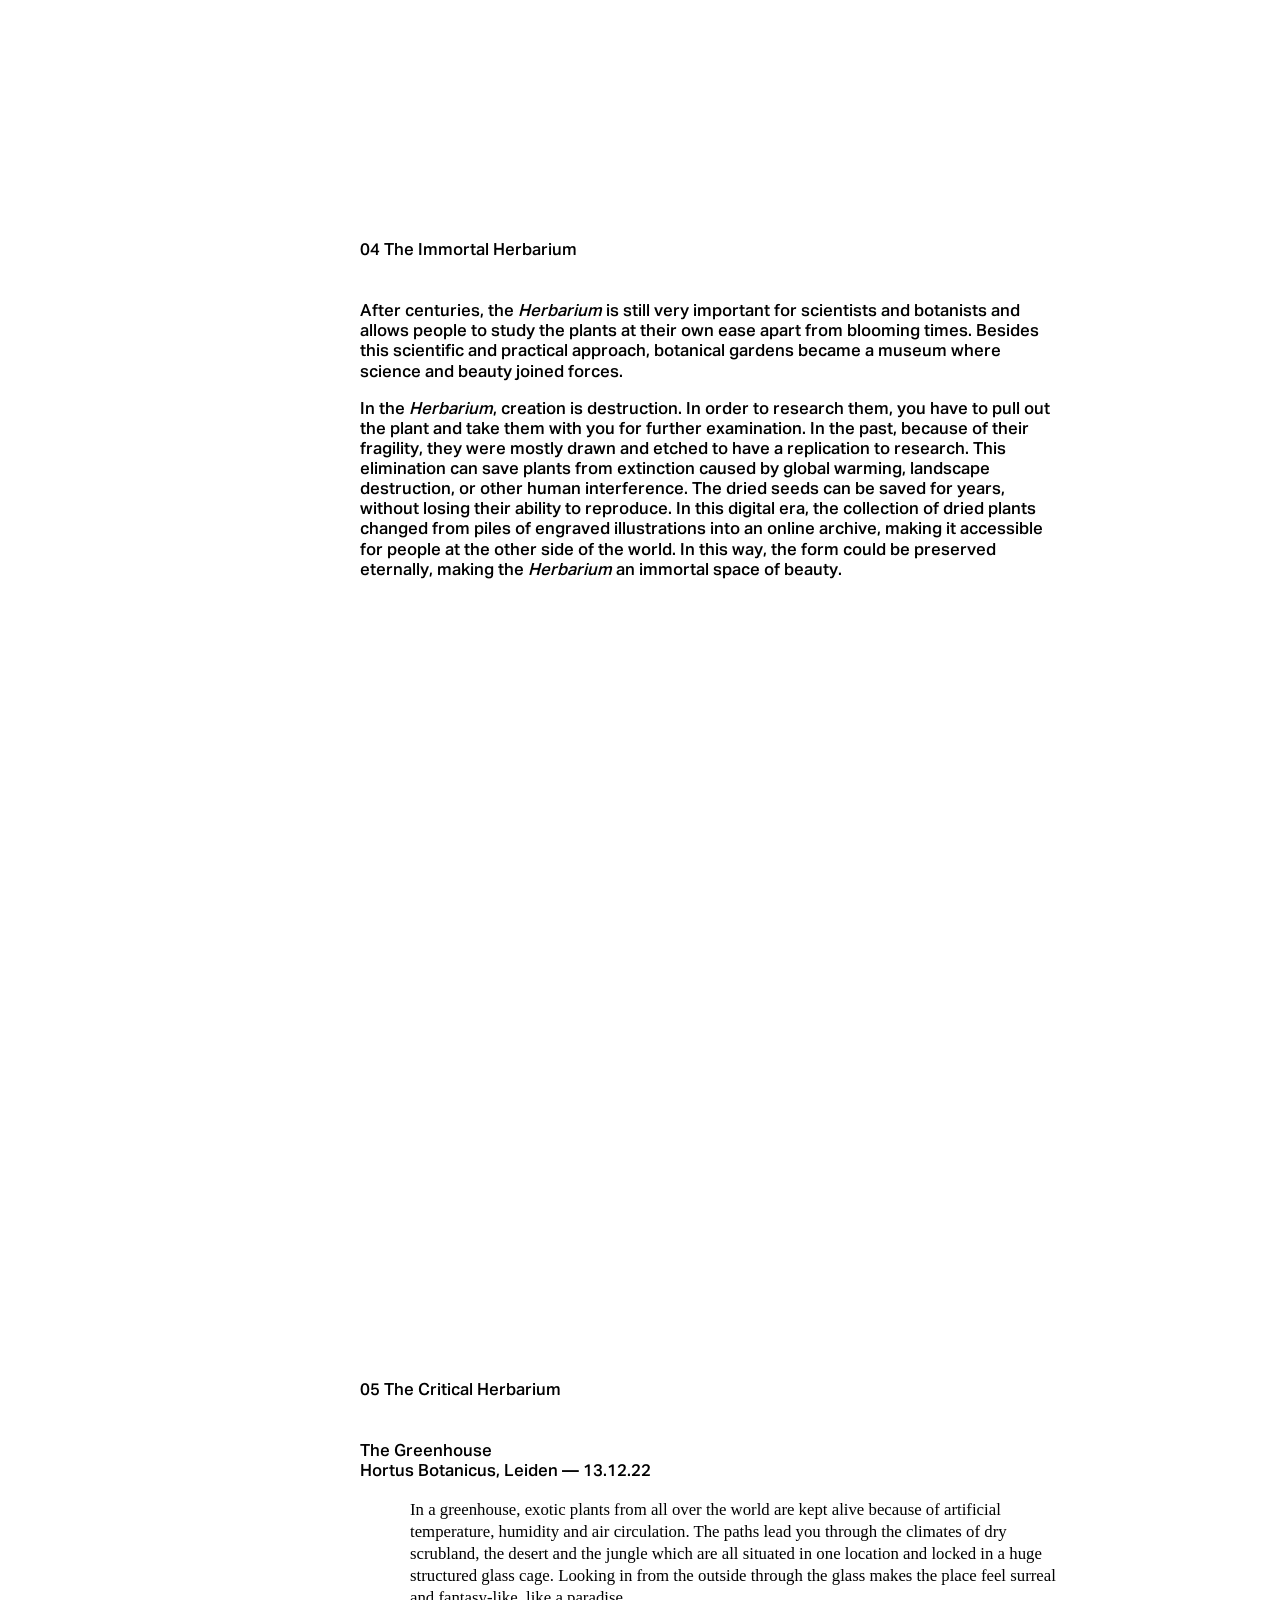
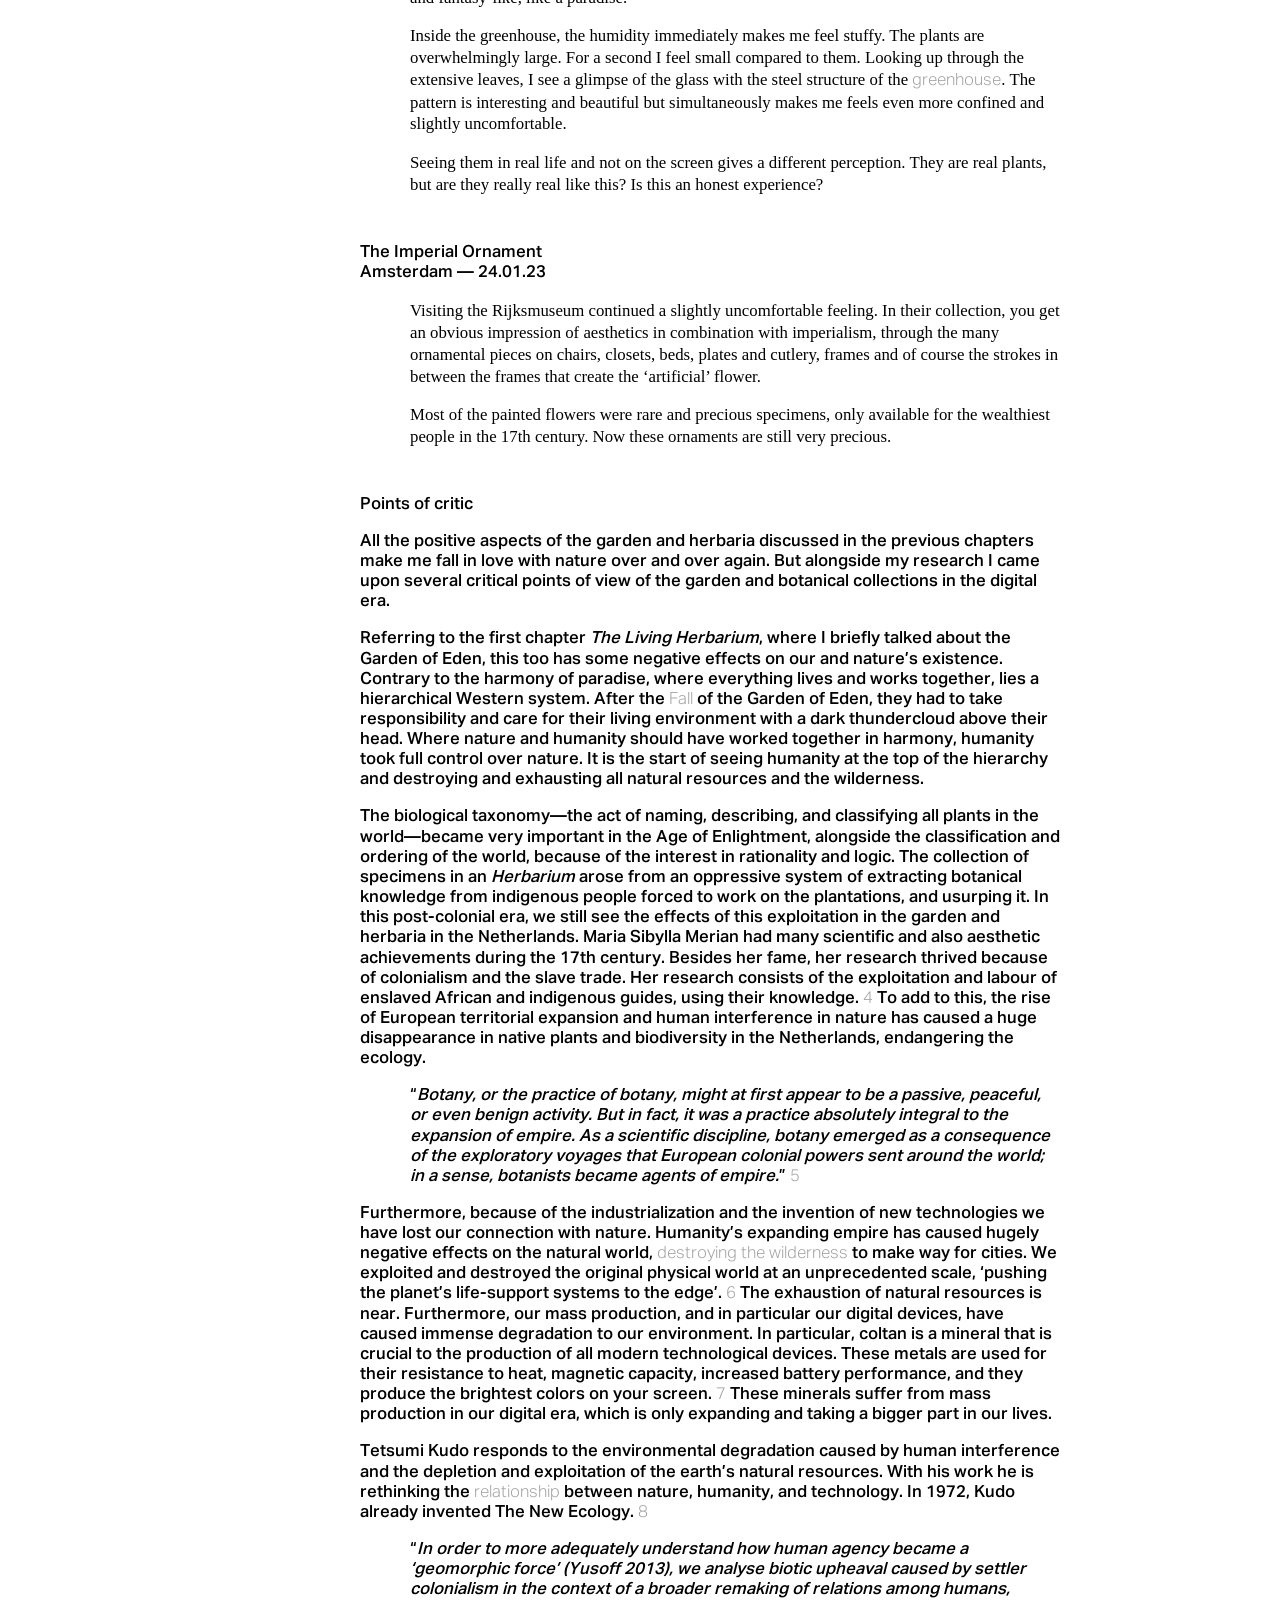
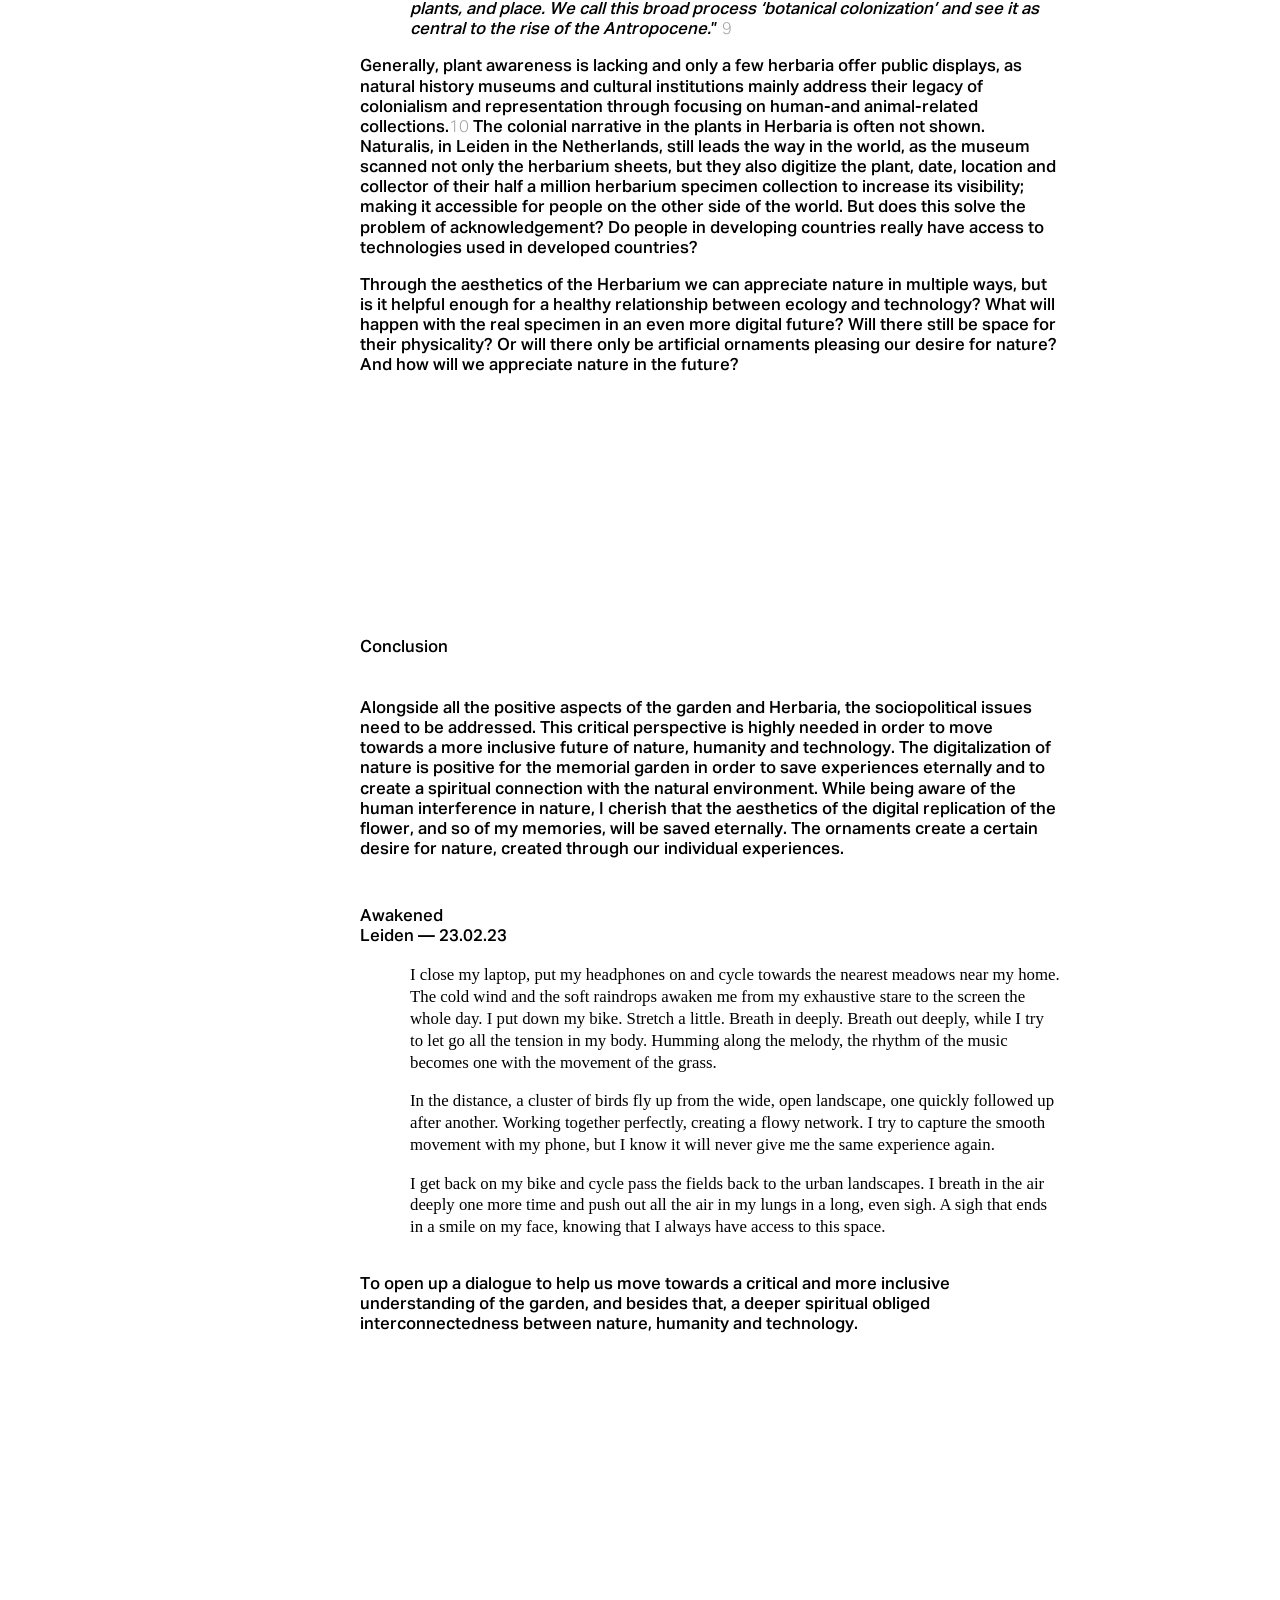
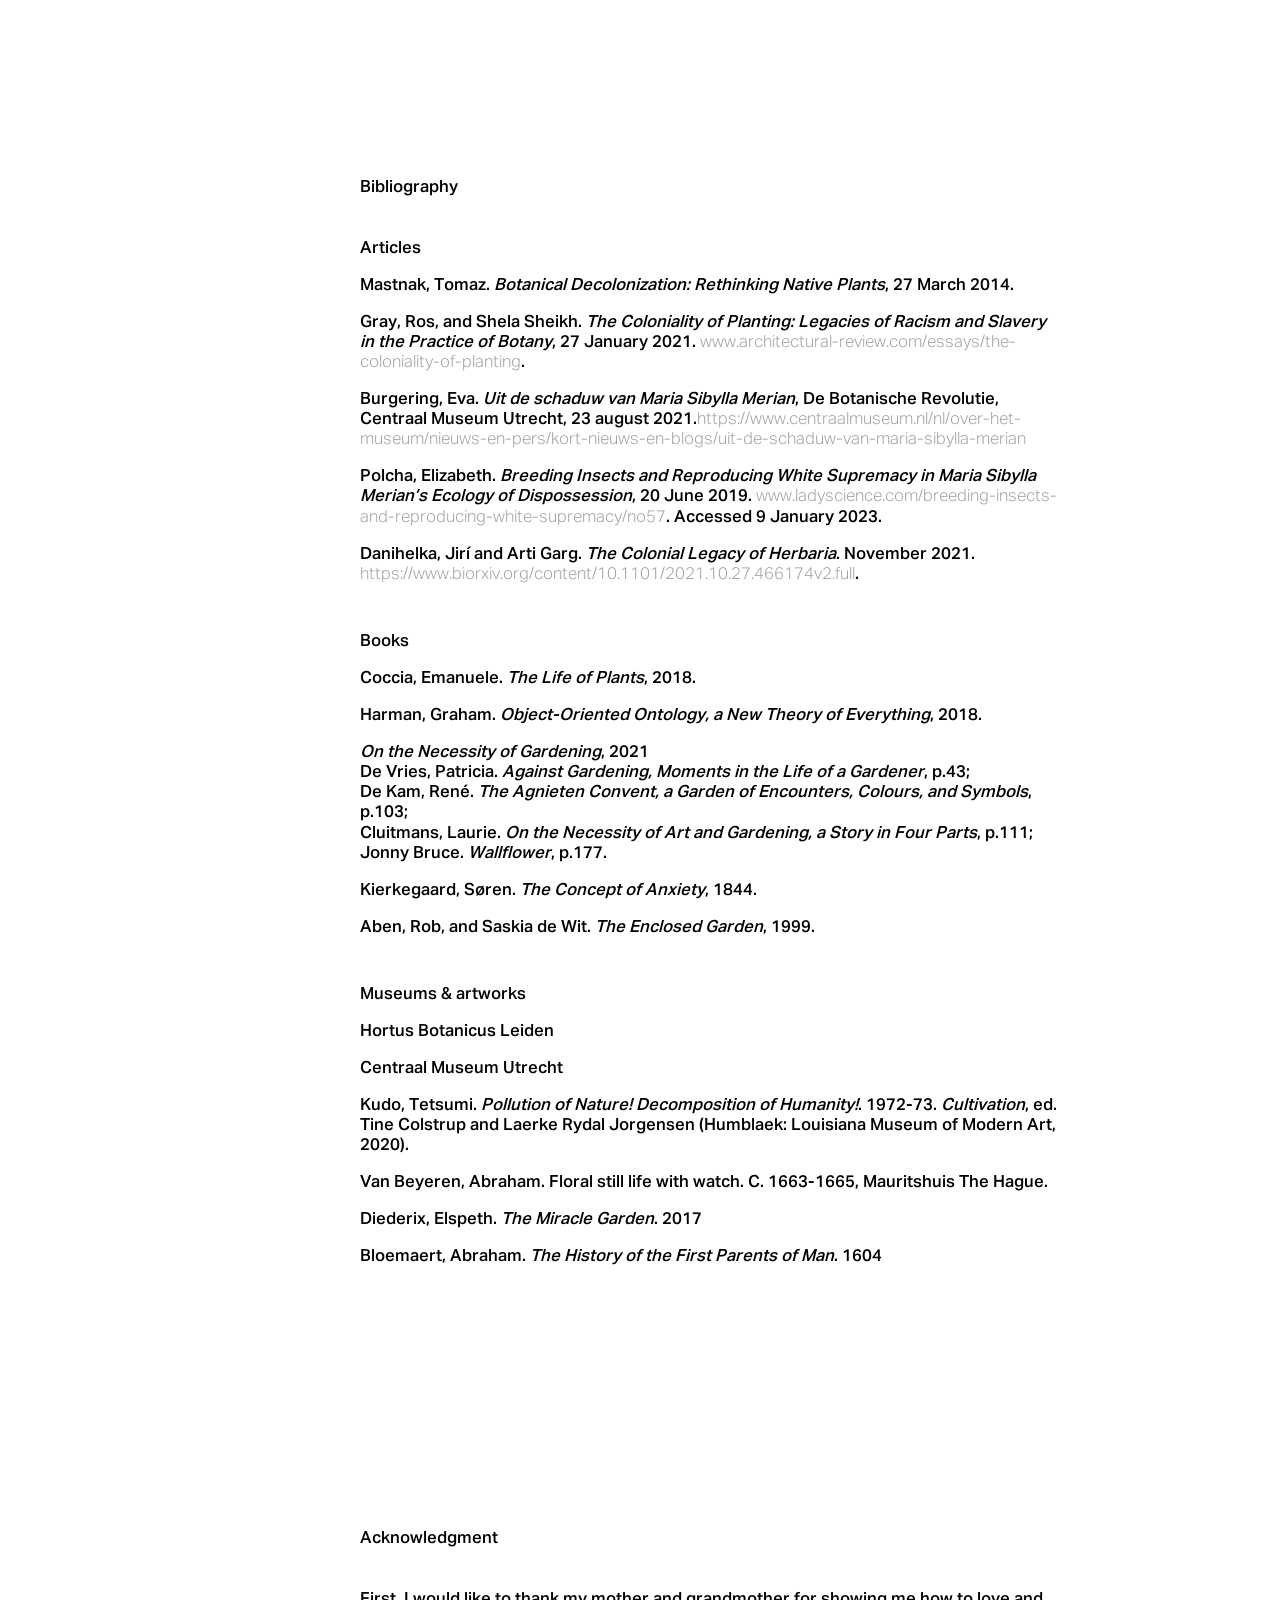
==== commit 7f8e97e5: "commit" ====
--- a/index.html
+++ b/index.html
@@ -29,11 +29,11 @@
 	<meta property="og:image" content="assets/images/imageforsocialmedias.jpg" />
 
 	<!-- website title, visible in the browser window and on link sharing -->
-<<<<<<< HEAD
+
 	<title>The Memorial Garden</title>
-=======
+
 	<title>The Memorial Herbarium</title>
->>>>>>> 66efab624bfd183a444109998ac2a40d8dbc1464
+
 
 	<!-- links for extensions and dependencies -->
 
